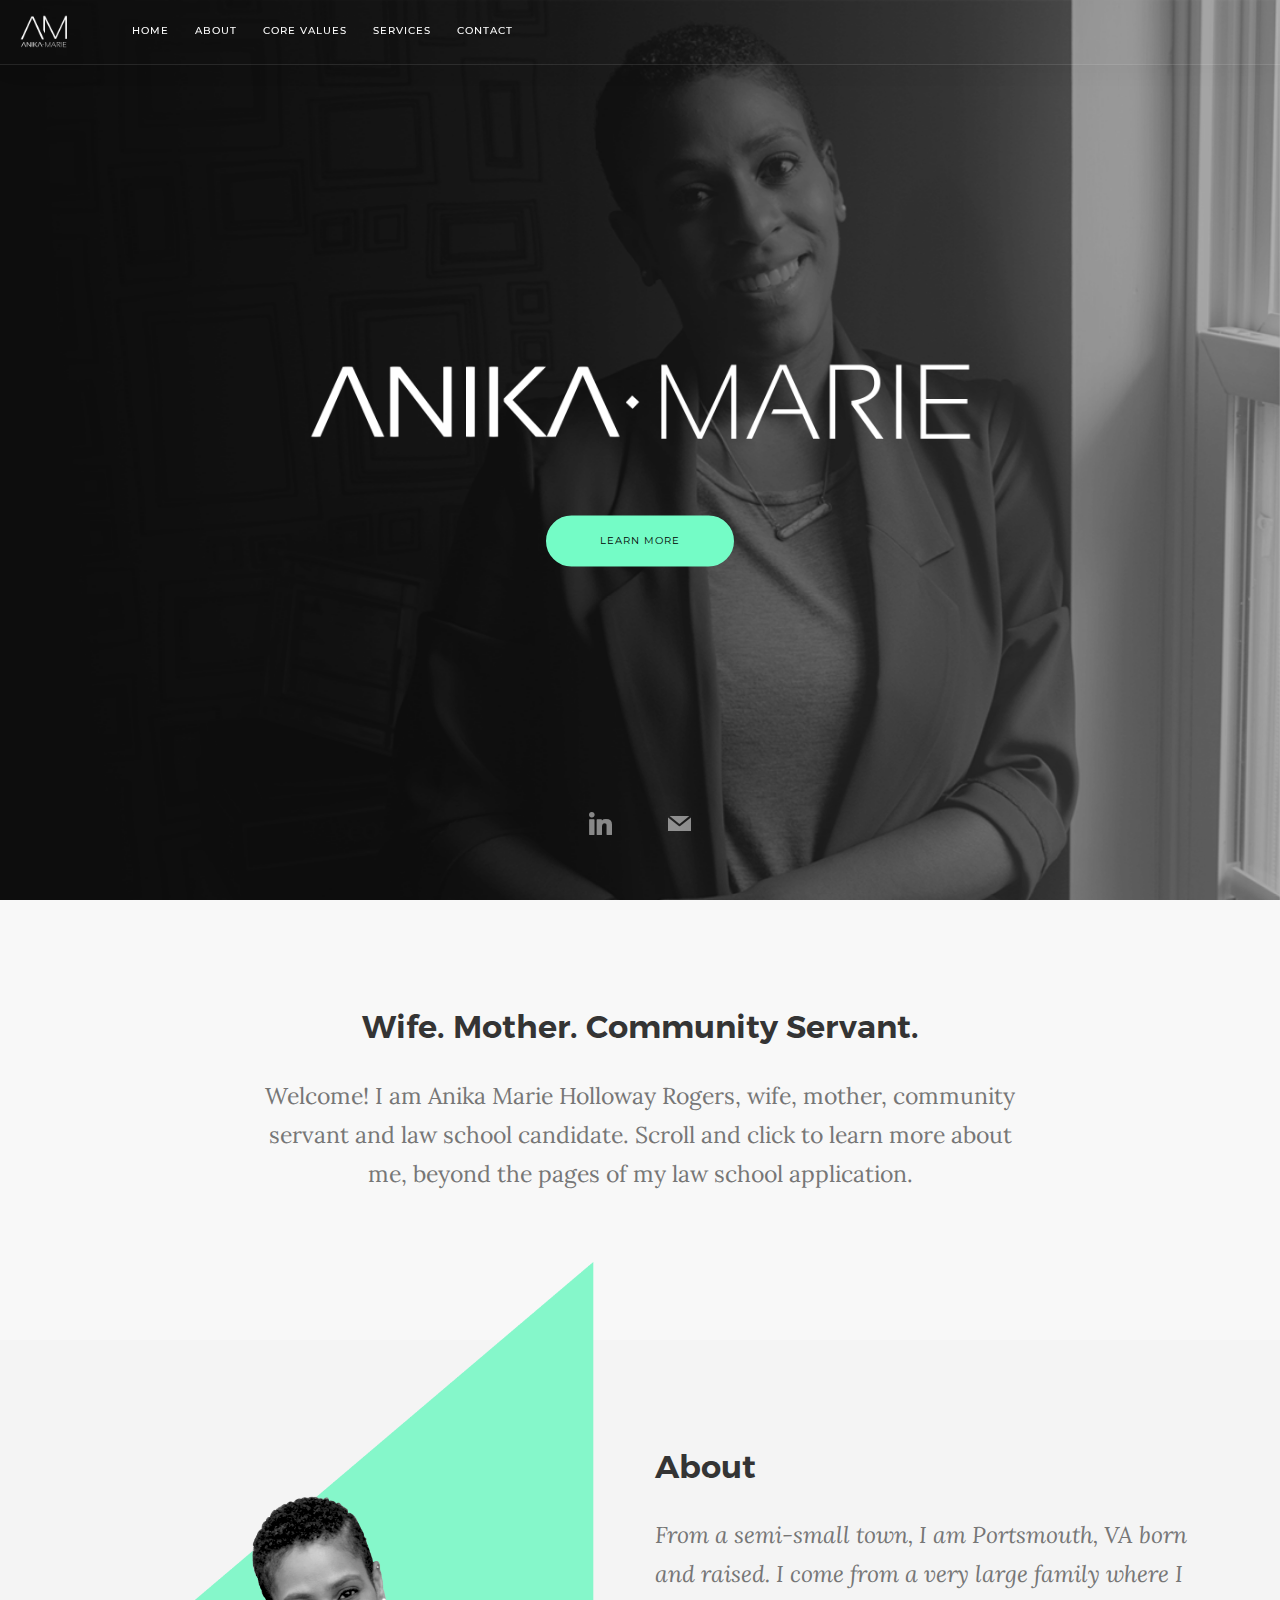
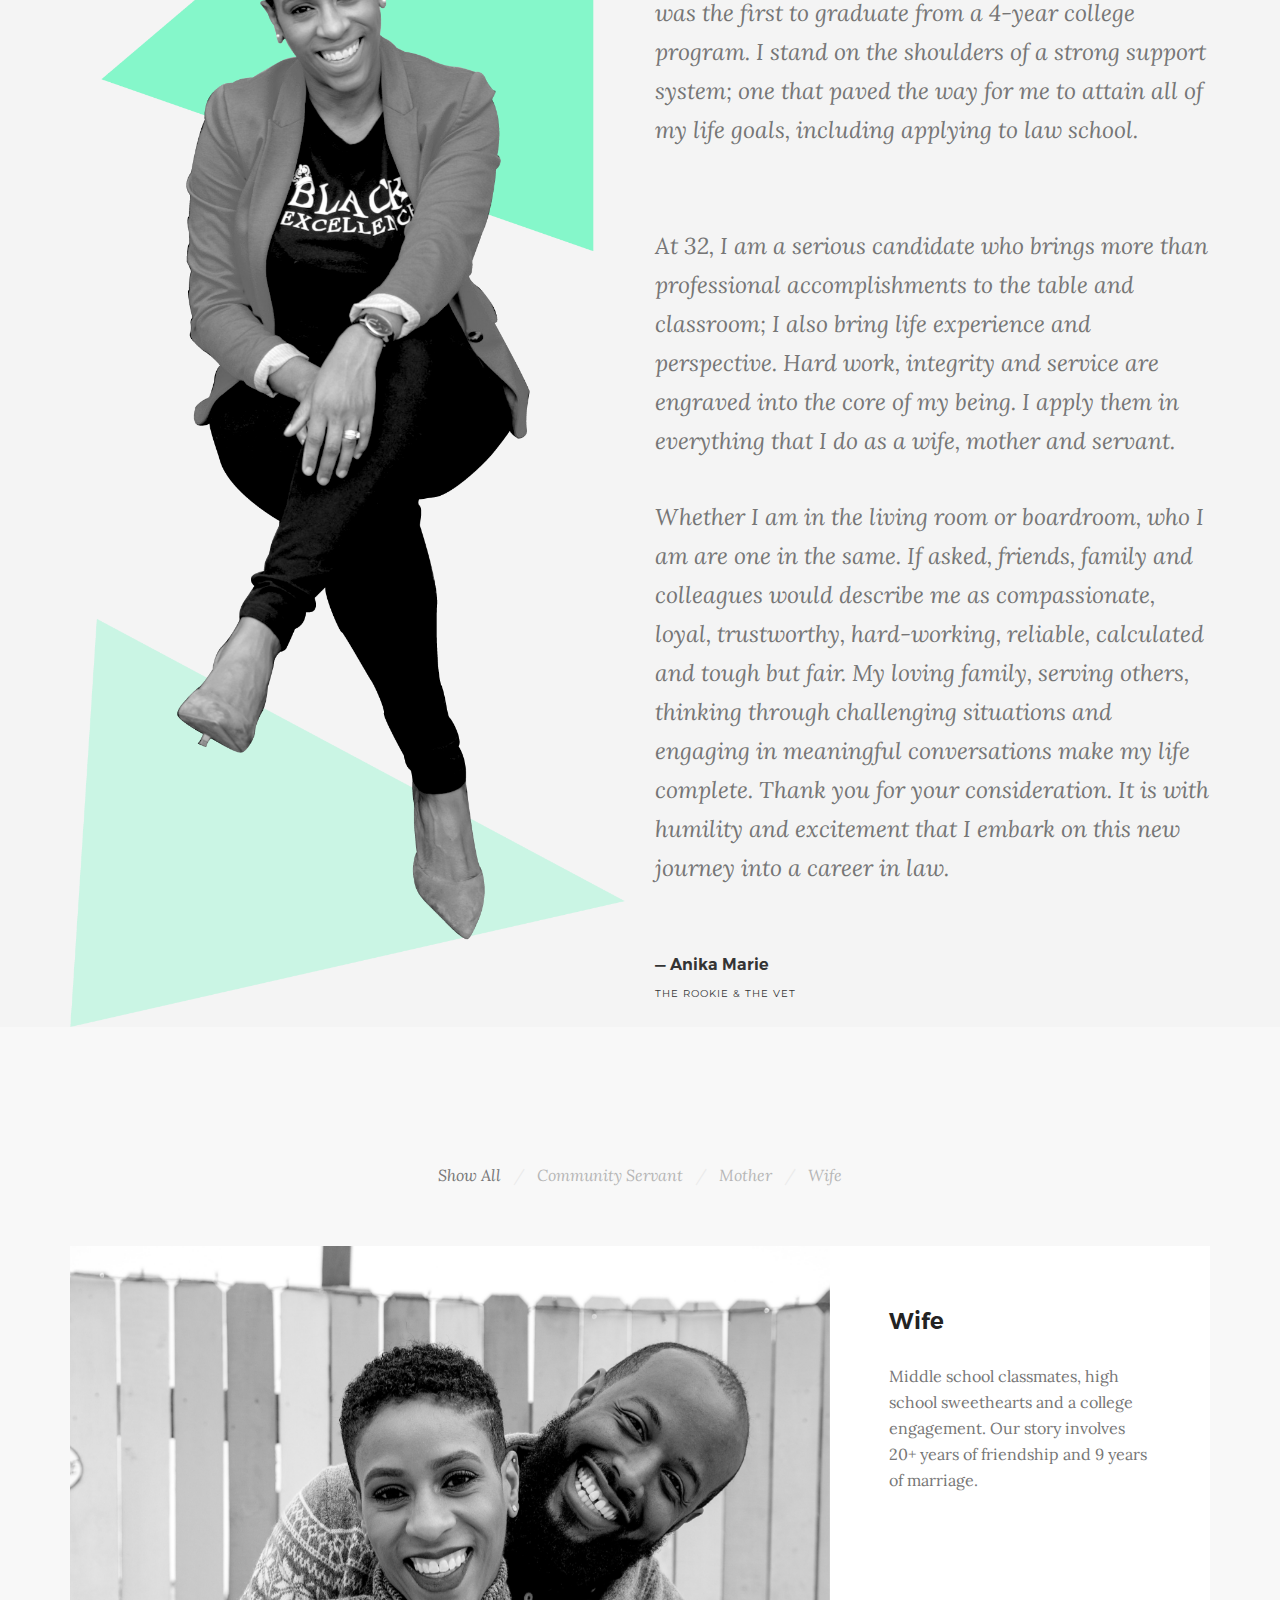
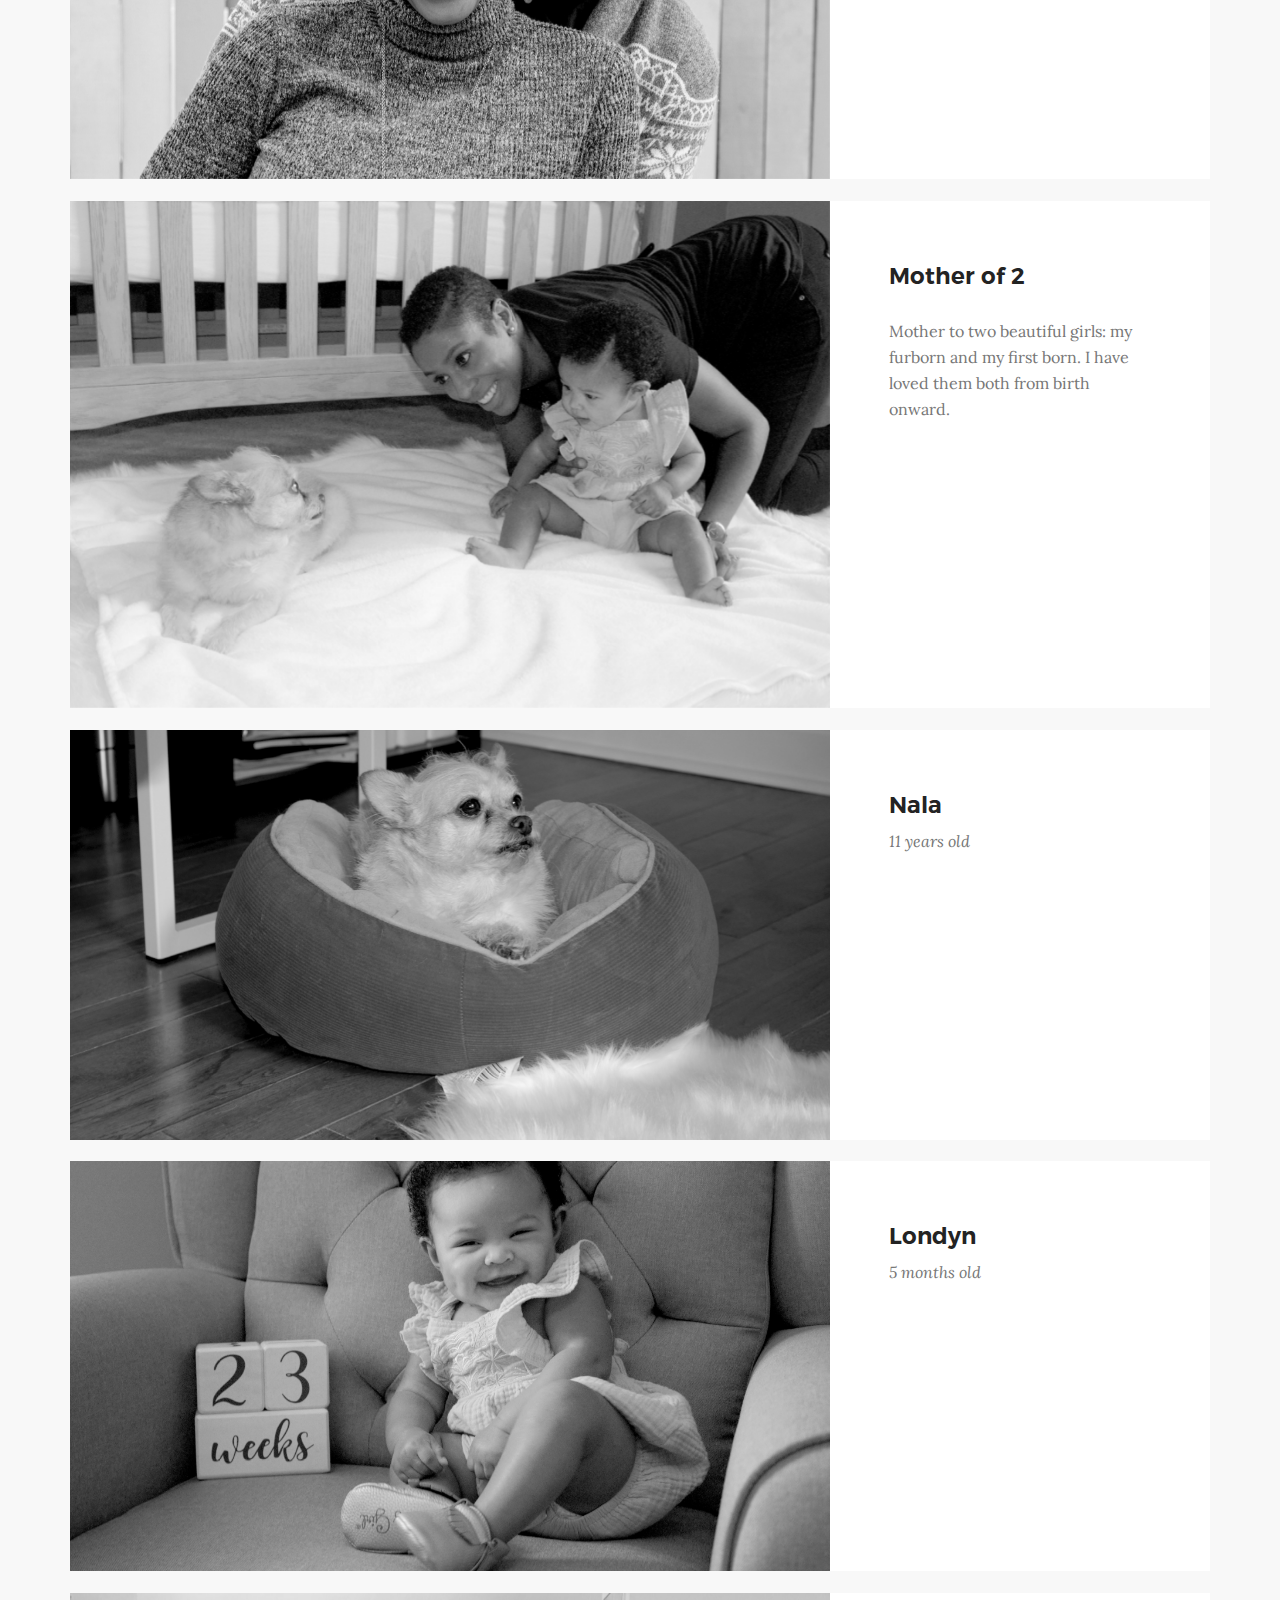
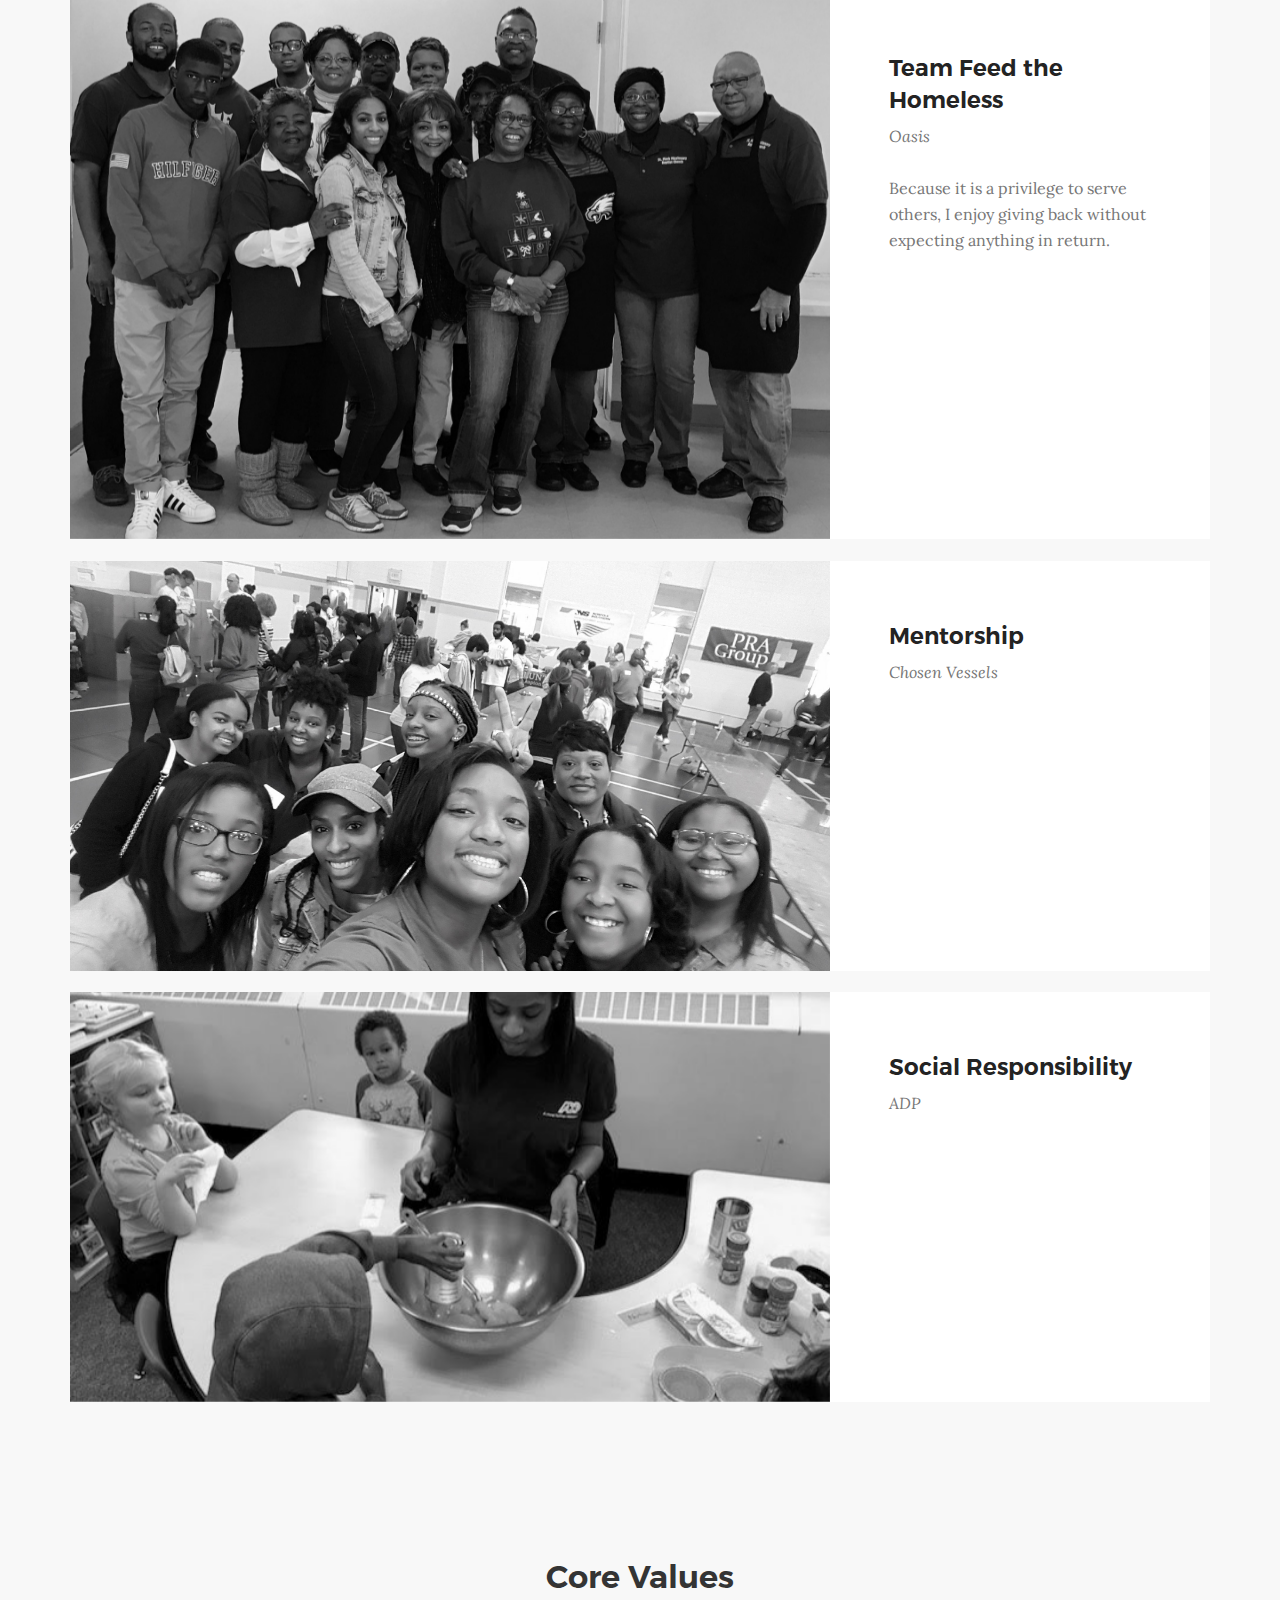
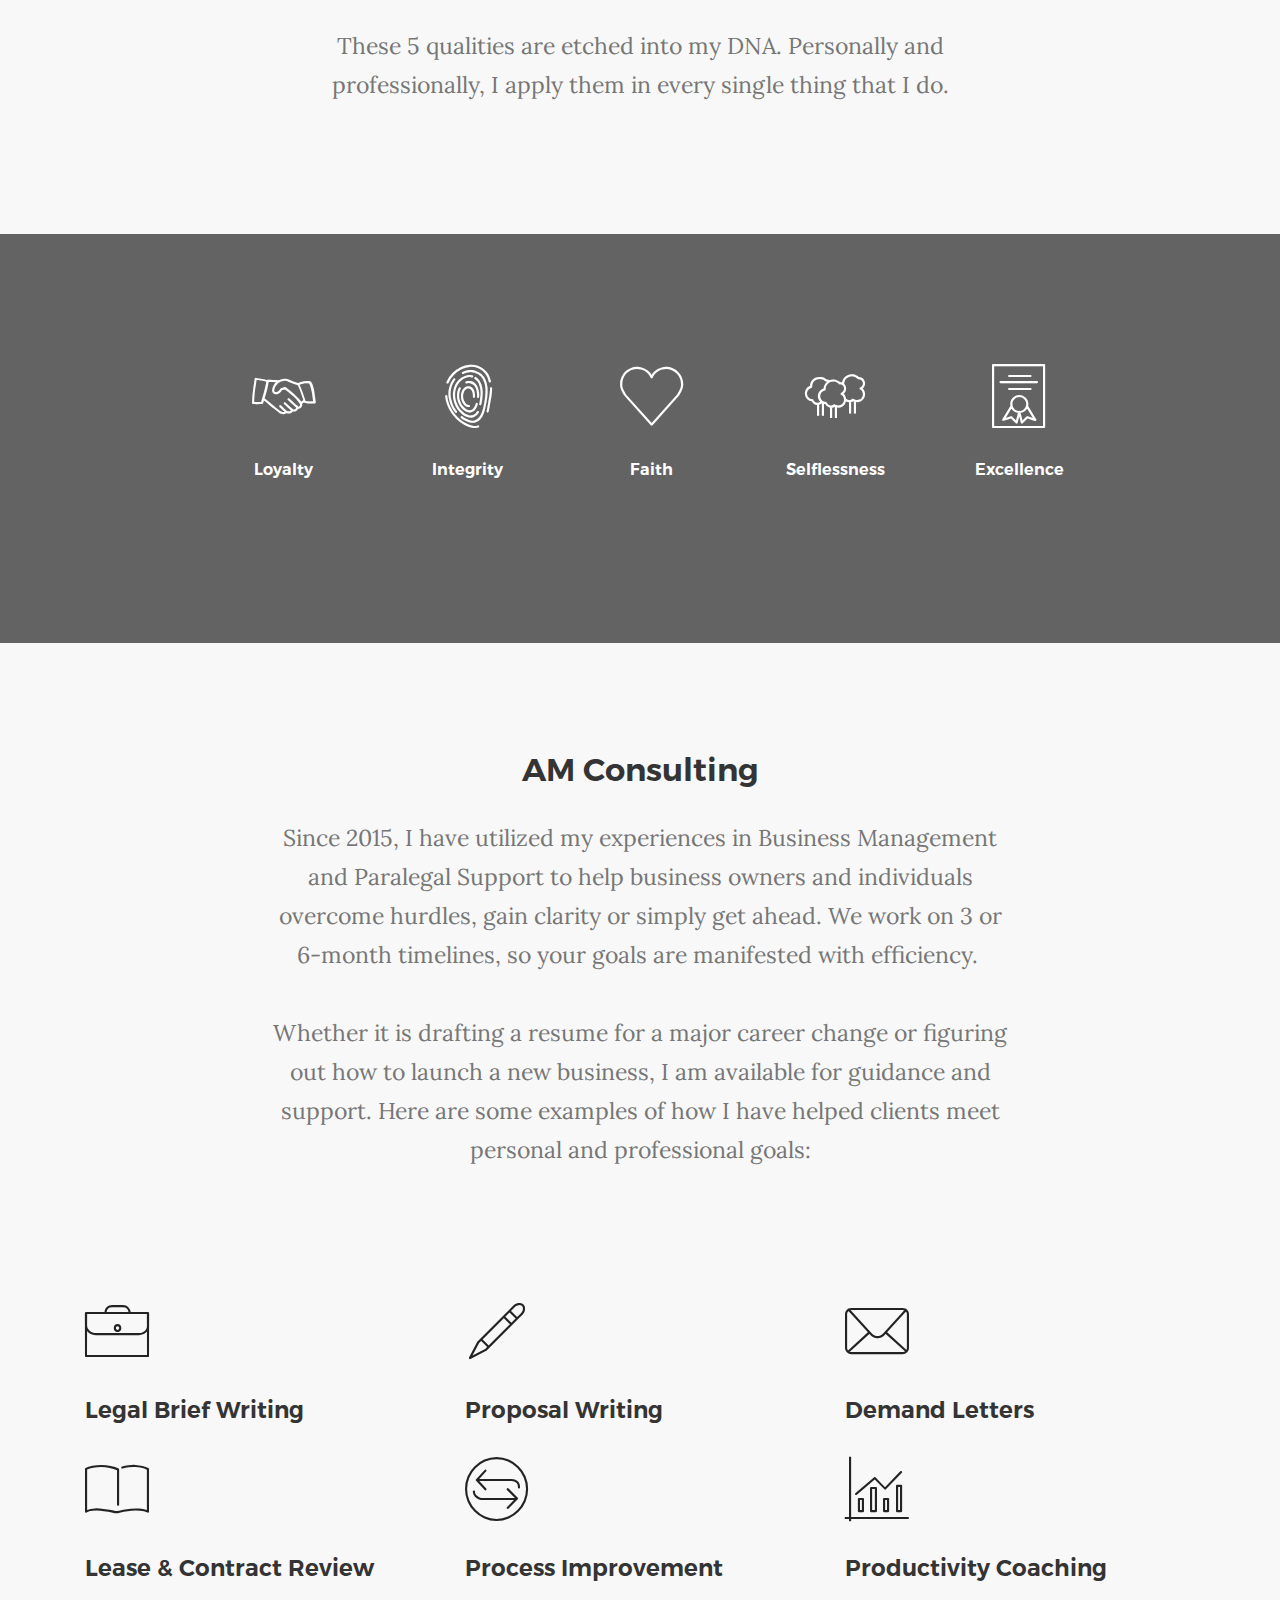
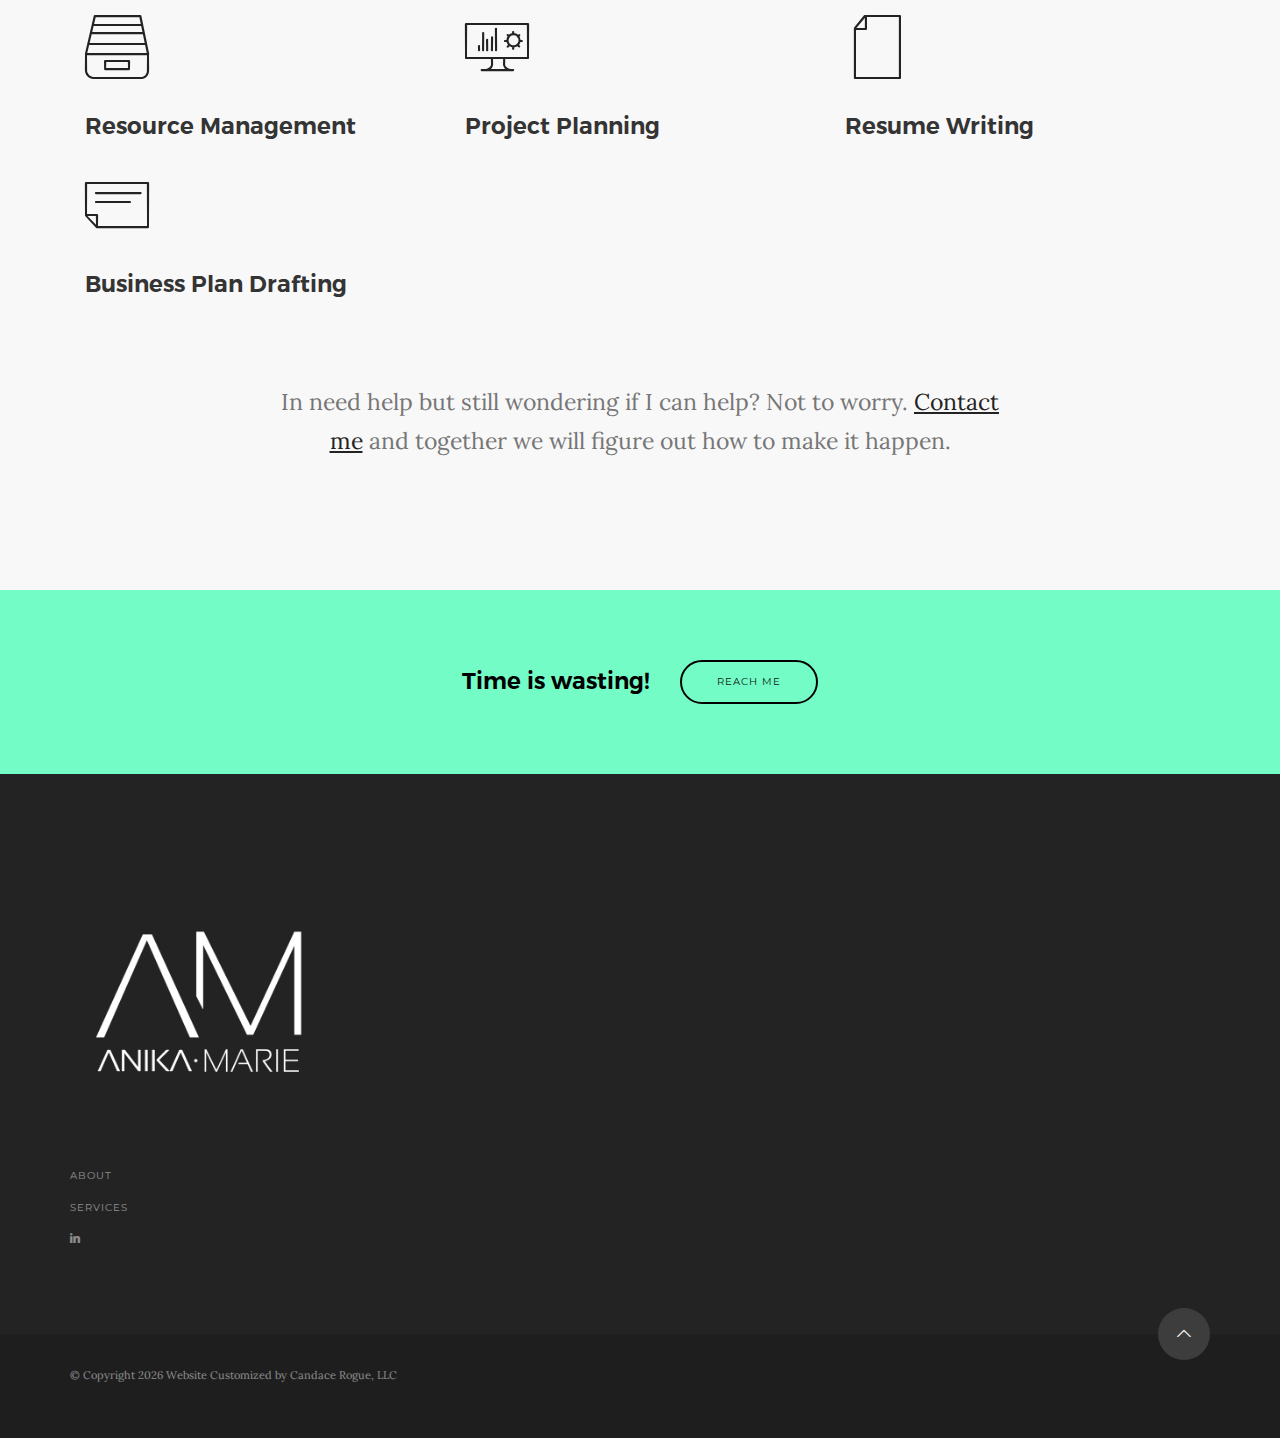
==== home.html @ 7bc2d52d "Updates for deployment" ====
<!doctype html>
<html lang="en">
    <head>
        <meta charset="utf-8">
        <title>Anika Marie Rogers - Law Student Candidate</title>
        <meta name="viewport" content="width=device-width, initial-scale=1.0">
        <link href="css/bootstrap.css" rel="stylesheet" type="text/css" media="all" />
        <link href="css/socicon.css" rel="stylesheet" type="text/css" media="all" />
        <link href="css/iconsmind.css" rel="stylesheet" type="text/css" media="all" />
        <link href="css/interface-icons.css" rel="stylesheet" type="text/css" media="all" />
        <link href="css/owl.carousel.css" rel="stylesheet" type="text/css" media="all" />
        <link href="css/lightbox.min.css" rel="stylesheet" type="text/css" media="all" />
        <link href="css/theme.css" rel="stylesheet" type="text/css" media="all" />
        <link href="css/custom.css" rel="stylesheet" type="text/css" media="all" />
        <link href='https://fonts.googleapis.com/css?family=Lora:400,400italic,700%7CMontserrat:400,700' rel='stylesheet' type='text/css'>
    </head>
    <body class="scroll-assist">
        <a id="top"></a>
        <div class="loader"></div>
        <nav class="transition--fade">
            <div class="nav-bar nav--absolute nav--transparent" data-fixed-at="200">
                <div class="nav-module logo-module left">
                    <a href="index.html">
                        <img class="logo logo-dark" alt="logo" src="img/Anika-logo-black.png" />
                        <img class="logo logo-light" alt="logo" src="img/Anika-logo-white.png" />
                    </a>
                </div>
                <div class="nav-module menu-module left">
                    <ul class="menu">
                        <li>
                            <a href="#">
                                Home
                            </a>
                        </li>
                        <li>
                            <a href="#about">
                                About
                            </a>
                        </li>
                        <li>
                            <a href="#core">
                                Core Values
                            </a>
                        </li>
                        <li>
                            <a href="#services">
                                Services
                            </a>
                        </li>
                        <li>
                            <a href="#contact">
                                Contact
                            </a>
                            <!--end multi column-->
                        </li>
                    </ul>
                </div>
                <!--end nav module-->
            </div>
            <!--end nav bar-->
        </nav>
        <!--end of modal-container-->
        <div class="main-container transition--fade">
            <section class="height-100 imagebg cover cover-1 parallax" data-overlay="3">
                <div class="background-image-holder">
                    <img alt="image" src="img/Anika-Header-2.png" />
                </div>
                <div class="container pos-vertical-center">
                    <div class="row">
                        <div class="col-lg text-center text-center-lg">
                            <img class="logo" alt="Anika-Wordmark-Logo" src="img/Anika-long-white.png" />
                        </div>
                    </div>
                    <div class="row">
                        <div class="col-sm-12 text-center">
                            <div class="modal-instance modal-video-1">
                                <a class="btn btn--primary" href="#about">
                                    <span class="btn__text" style="color: black;">
                                        Learn More
                                    </span>
                                </a>
                                <!--end of modal-container-->
                            </div>
                            <!--end of modal instance-->
                        </div>
                    </div>
                </div>
                <div class="col-sm-12 pos-absolute pos-bottom">
                    <div class="row">
                        <div class="col-sm-12 text-center">
                            <ul class="social-list">
                                <li>
                                    <a href="https://www.linkedin.com/in/anikarogers/">
                                        <i class="socicon-linkedin"></i>
                                    </a>
                                </li>
                                <li>
                                    <a href="malito:anika@anika-marie.com">
                                        <i class="socicon-mail"></i>
                                    </a>
                                </li>
                            </ul>
                        </div>
                    </div>
                </div>
            </section>
            <section class="space-bottom--sm">
                <div class="container">
                    <div class="row">
                        <div class="col-sm-8 col-sm-offset-2 text-center">
                            <h3>Wife. Mother. Community Servant.</h3>
                            <p class="lead">
                                Welcome! I am Anika Marie Holloway Rogers, wife, mother, community servant and law school candidate. Scroll and click to learn more about me, beyond the pages of my law school application.
                            </p>
                        </div>
                    </div>
                    <!--end of row-->
                </div>
                <!--end of container-->
            </section>
            <section class="testimonial testimonial-3" id="about">
                <div class="container">
                    <div class="row">
                        <div class="col-sm-6 col-sm-push-6">
                            <div class="testimonial__text">
                                <h3>About</h3>
                                <blockquote>
                                    <p>From a semi-small town, I am Portsmouth, VA born and raised. I come from a very large family where I was the first to graduate from a 4-year college program. I stand on the shoulders of a strong support system; one that paved the way for me to attain all of my life goals, including applying to law school.</p> 
                                    <p>At 32, I am a serious candidate who brings more than professional accomplishments to the table and classroom; I also bring life experience and perspective. Hard work, integrity and service are engraved into the core of my being. I apply them in everything that I do as a wife, mother and servant.</p>
                                     <p>Whether I am in the living room or boardroom, who I am are one in the same. If asked, friends, family and colleagues would describe me as compassionate, loyal, trustworthy, hard-working, reliable, calculated and tough but fair. My loving family, serving others, thinking through challenging situations and engaging in meaningful conversations make my life complete.
                                    Thank you for your consideration. It is with humility and excitement that I embark on this new journey into a career in law.</p> 
                                </blockquote>
                                <h5>&mdash; Anika Marie</h5>
                                <span class="h6">The Rookie & The Vet</span>
                            </div>
                        </div>
                        <div class="col-sm-6 col-sm-pull-6">
                            <img alt="avatar" src="img/Anika-Outline-2.png" />
                        </div>
                    </div>
                    <!--end of row-->
                </div>
                <!--end of container-->
            </section>
            <section class="masonry-contained">
                <div class="container">
                    <div class="row">
                        <div class="masonry">
                            <div class="masonry__filters text-center" data-filter-all-text="Show All"></div>
                            <div class="masonry__container masonry--animate">
                                <div class="col-sm-12 masonry__item" data-masonry-filter="wife">
                                    <a href="#">
                                        <div class="card card--horizontal card-5">
                                            <div class="card__image col-sm-7 col-md-8">
                                                <div class="background-image-holder">
                                                    <img alt="Pic" src="img/wife.jpg" />
                                                </div>
                                            </div>
                                            <div class="card__body col-sm-5 col-md-4 boxed boxed--lg bg--white">
                                                <div class="card__title">
                                                    <h4>Wife</h4>
                                                </div>
                                                <!-- <span>
                                                    <em>Digital Storefront</em>
                                                </span> -->
                                                <p>
                                                    Middle school classmates, high school sweethearts and a college engagement. Our story involves 20+ years of friendship and 9 years of marriage.
                                                </p>
                                            </div>
                                        </div>
                                    </a>
                                </div>
                                <!--end item-->                                
                                <div class="col-sm-12 masonry__item" data-masonry-filter="mother">
                                    <a href="#">
                                        <div class="card card--horizontal card-5">
                                            <div class="card__image col-sm-7 col-md-8">
                                                <div class="background-image-holder">
                                                    <img alt="Pic" src="img/lon-nala-mommy.jpg" />
                                                </div>
                                            </div>
                                            <div class="card__body col-sm-5 col-md-4 boxed boxed--lg bg--white">
                                                <div class="card__title">
                                                    <h4>Mother of 2</h4>
                                                </div>
                                                <!-- <span>
                                                    <em>11 years old</em>
                                                </span> -->
                                                <p>
                                                    Mother to two beautiful girls: my furborn and my first born. I have loved them both from birth onward. 
                                                </p>
                                            </div>
                                        </div>
                                    </a>
                                </div>
                                <!--end item-->
                                <div class="col-sm-12 masonry__item" data-masonry-filter="mother">
                                    <a href="#">
                                        <div class="card card--horizontal card-5">
                                            <div class="card__image col-sm-7 col-md-8">
                                                <div class="background-image-holder">
                                                    <img alt="Pic" src="img/nala.jpg" />
                                                </div>
                                            </div>
                                            <div class="card__body col-sm-5 col-md-4 boxed boxed--lg bg--white">
                                                <div class="card__title">
                                                    <h4>Nala</h4>
                                                </div>
                                                <span>
                                                    <em>11 years old</em>
                                                </span>
                                                <!-- <p>
                                                    Mother to two beautiful girls: my furborn and my first born. I have loved them both from birth onward. 
                                                </p> -->
                                            </div>
                                        </div>
                                    </a>
                                </div>
                                <!--end item-->
                                <div class="col-sm-12 masonry__item" data-masonry-filter="mother">
                                    <a href="#">
                                        <div class="card card--horizontal card-5">
                                            <div class="card__image col-sm-7 col-md-8">
                                                <div class="background-image-holder">
                                                    <img alt="Pic" src="img/londyn.jpg" />
                                                </div>
                                            </div>
                                            <div class="card__body col-sm-5 col-md-4 boxed boxed--lg bg--white">
                                                <div class="card__title">
                                                    <h4>Londyn</h4>
                                                </div>
                                                <span>
                                                    <em>5 months old</em>
                                                </span>
                                                <!-- <p>
                                                    Mother to two beautiful girls: my furborn and my first born. I have loved them both from birth onward. 
                                                </p> -->
                                            </div>
                                        </div>
                                    </a>
                                </div>
                                <!--end item-->
                                <div class="col-sm-12 masonry__item" data-masonry-filter="community servant">
                                    <a href="#">
                                        <div class="card card--horizontal card-5">
                                            <div class="card__image col-sm-7 col-md-8">
                                                <div class="background-image-holder">
                                                    <img alt="Pic" src="img/oasis.jpg" />
                                                </div>
                                            </div>
                                            <div class="card__body col-sm-5 col-md-4 boxed boxed--lg bg--white">
                                                <div class="card__title">
                                                    <h4>Team Feed the Homeless</h4>
                                                </div>
                                                <span>
                                                    <em>Oasis</em>
                                                </span>
                                                <p>
                                                    Because it is a privilege to serve others, I enjoy giving back without expecting anything in return.
                                                </p>
                                            </div>
                                        </div>
                                    </a>
                                </div>
                                <!--end item-->
                                <div class="col-sm-12 masonry__item" data-masonry-filter="community servant">
                                    <a href="#">
                                        <div class="card card--horizontal card-5">
                                            <div class="card__image col-sm-7 col-md-8">
                                                <div class="background-image-holder">
                                                    <img alt="Pic" src="img/mentorship.jpg" />
                                                </div>
                                            </div>
                                            <div class="card__body col-sm-5 col-md-4 boxed boxed--lg bg--white">
                                                <div class="card__title">
                                                    <h4>Mentorship</h4>
                                                </div>
                                                <span>
                                                    <em>Chosen Vessels</em>
                                                </span>
                                                <!-- <p>
                                                    Sticky note agile personas engaging ship it ideate disrupt earned media.
                                                </p> -->
                                            </div>
                                        </div>
                                    </a>
                                </div>
                                <!--end item-->
                                <div class="col-sm-12 masonry__item" data-masonry-filter="community servant">
                                    <a href="#">
                                        <div class="card card--horizontal card-5">
                                            <div class="card__image col-sm-7 col-md-8">
                                                <div class="background-image-holder">
                                                    <img alt="Pic" src="img/adp.jpg" />
                                                </div>
                                            </div>
                                            <div class="card__body col-sm-5 col-md-4 boxed boxed--lg bg--white">
                                                <div class="card__title">
                                                    <h4>Social Responsibility</h4>
                                                </div>
                                                <span>
                                                    <em>ADP</em>
                                                </span>
                                                <!-- <p>
                                                    Sticky note agile personas engaging ship it ideate disrupt earned media.
                                                </p> -->
                                            </div>
                                        </div>
                                    </a>
                                </div>
                                <!--end item-->
                            </div>
                            <!--end masonry container-->
                        </div>
                    </div>
                    <!--end of row-->
                </div>
                <!--end of container-->
            </section>
            <section id="core">
                <div class="container">
                    <div class="row">
                        <div class="col-sm-8 col-sm-offset-2 text-center">
                            <h3>Core Values</h3>
                            <p class="lead">
                                These 5 qualities are etched into my DNA. Personally and professionally, I apply them in every single thing that I do.
                            </p>
                        </div>
                    </div>
                    <!--end of row-->
                </div>
                <!--end of container-->
            </section>
            <section class="imagebg section--even stats-1 parallax" data-overlay="7">
                <div class="background-image-holder">
                    <img alt="image" src="img/hero16.jpg" />
                </div>
                <div class="row wide-grid" style="margin-left: 15%;">
                    <div class="col-sm-2 col-xs-6 special-icon">
                        <div class="feature feature-1 text-center">
                            <i class="icon icon--lg icon-Handshake"></i>
                            <h5>Loyalty</h5>
                            <!-- <span>
                                <em>Customers strong</em>
                            </span> -->
                        </div>
                    </div>
                    <div class="col-sm-2 col-xs-6 special-icon">
                        <div class="feature feature-1 text-center">
                            <i class="icon icon--lg icon-Fingerprint"></i>
                            <h5>Integrity</h5>
                            <!-- <span>
                                <em>Passionate team members</em>
                            </span> -->
                        </div>
                    </div>
                    <div class="col-sm-2 col-xs-6 special-icon">
                        <div class="feature feature-1 text-center">
                            <i class="icon icon--lg icon-Heart"></i>
                            <h5>Faith</h5>
                            <!-- <span>
                                <em>Launched startups</em>
                            </span> -->
                        </div>
                    </div>
                    <div class="col-sm-2 col-xs-6 special-icon">
                        <div class="feature feature-1 text-center">
                            <i class="icon icon--lg icon-Forest"></i>
                            <h5>Selflessness</h5>
                            <!-- <span>
                                <em>Plaid cardigans</em>
                            </span> -->
                        </div>
                    </div>
                    <div class="col-sm-2 col-xs-6 special-icon">
                        <div class="feature feature-1 text-center">
                            <i class="icon icon--lg icon-Diploma-2"></i>
                            <h5>Excellence</h5>
                            <!-- <span>
                                <em>Plaid cardigans</em>
                            </span> -->
                        </div>
                    </div>
                </div>
                <!--end of row-->
            </section>
            <section id="services">
                <div class="container">
                    <div class="row">
                        <div class="col-sm-8 col-sm-offset-2 text-center">
                            <h3>AM Consulting</h3>
                            <p class="lead">
                                Since 2015, I have utilized my experiences in Business Management and Paralegal Support to help business owners and individuals overcome hurdles, gain clarity or simply get ahead. We work on 3 or 6-month timelines, so your goals are manifested with efficiency. </br></br>
                                Whether it is drafting a resume for a major career change or figuring out how to launch a new business, I am available for guidance and support. Here are some examples of how I have helped clients meet personal and professional goals:
                            </p>
                        </div>
                    </div>
                    <!--end of row-->
                </div>
                <!--end of container-->
            </section>
            <section>
                <div class="container">
                    <div class="row" style="margin: 0 auto;">
                        <!-- <div class="col-sm-12">
                            <div class="elements--title">
                                <h4>Large Grid-Based Icons</h4>
                            </div>
                        </div> -->
                        <div class="col-sm-4">
                            <div class="feature feature-1">
                                <i class="icon icon--lg icon-Management"></i>
                                <h4>Legal Brief Writing</h4>
                                <!-- <p>Grok integrate thinker-maker-doer piverate entrepreneur sticky note iterate waterfall is so 2000 and late 360 campaign cortado quantitative vs. qualitative.</p> -->
                            </div>
                        </div>
                        <div class="col-sm-4">
                            <div class="feature feature-1">
                                <i class="icon icon--lg icon-Pen-3"></i>
                                <h4>Proposal Writing</h4>
                                <!-- <p>Grok integrate thinker-maker-doer piverate entrepreneur sticky note iterate waterfall is so 2000 and late 360 campaign cortado quantitative vs. qualitative.</p> -->
                            </div>
                        </div>
                        <div class="col-sm-4">
                            <div class="feature feature-1">
                                <i class="icon icon--lg icon-Envelope"></i>
                                <h4>Demand Letters</h4>
                                <!-- <p>Grok integrate thinker-maker-doer piverate entrepreneur sticky note iterate waterfall is so 2000 and late 360 campaign cortado quantitative vs. qualitative.</p> -->
                            </div>
                        </div>
                        <div class="col-sm-4">
                            <div class="feature feature-1">
                                <i class="icon icon--lg icon-Open-Book"></i>
                                <h4>Lease & Contract Review</h4>
                                <!-- <p>Grok integrate thinker-maker-doer piverate entrepreneur sticky note iterate waterfall is so 2000 and late 360 campaign cortado quantitative vs. qualitative.</p> -->
                            </div>
                        </div>
                        <div class="col-sm-4">
                            <div class="feature feature-1">
                                <i class="icon icon--lg icon-Synchronize"></i>
                                <h4>Process Improvement</h4>
                                <!-- <p>Grok integrate thinker-maker-doer piverate entrepreneur sticky note iterate waterfall is so 2000 and late 360 campaign cortado quantitative vs. qualitative.</p> -->
                            </div>
                        </div>
                        <div class="col-sm-4">
                            <div class="feature feature-1">
                                <i class="icon icon--lg icon-Bar-Chart"></i>
                                <h4>Productivity Coaching</h4>
                                <!-- <p>One-on-one or team based.</p> -->
                            </div>
                        </div>
                        <div class="col-sm-4">
                            <div class="feature feature-1">
                                <i class="icon icon--lg icon-Folder-Organizing"></i>
                                <h4>Resource Management</h4>
                                <!-- <p>Human|Fiscal|Time|Asset</p> -->
                            </div>
                        </div>
                        <div class="col-sm-4">
                            <div class="feature feature-1">
                                <i class="icon icon--lg icon-Optimization"></i>
                                <h4>Project Planning</h4>
                                <!-- <p>Grok integrate thinker-maker-doer piverate entrepreneur sticky note iterate waterfall is so 2000 and late 360 campaign cortado quantitative vs. qualitative.</p> -->
                            </div>
                        </div>
                        <div class="col-sm-4">
                            <div class="feature feature-1">
                                <i class="icon icon--lg icon-Paper"></i>
                                <h4>Resume Writing</h4>
                                <!-- <p>One-on-one or team based.</p> -->
                            </div>
                        </div>
                        <div class="col-sm-4">
                            <div class="feature feature-1">
                                <i class="icon icon--lg icon-Note"></i>
                                <h4>Business Plan Drafting </h4>
                                <!-- <p>Human|Fiscal|Time|Asset</p> -->
                            </div>
                        </div>
                    </div>
                    <!--end row-->
                    <div class="row">
                        <div class="col-sm-8 col-sm-offset-2 text-center">
                            </br>
                            </br>
                            <p class="lead">
                                In need help but still wondering if I can help? Not to worry. <a href="malito:anika@anika-marie.com">Contact me</a> and together we will figure out how to make it happen.
                            </p>
                        </div>
                    </div>
                </div>
                <!--end of container-->
            </section>
            <section class="bg--primary space--sm cta cta-5" id="contact">
                <div class="container">
                    <div class="row">
                        <div class="col-sm-12 text-center">
                            <h4>Time is wasting!</h4>
                            <a class="btn btn--sm" href="malito:anika@anika-marie.com">
                                <span class="btn__text">
                                    Reach Me
                                </span>
                            </a>
                        </div>
                    </div>
                    <!--end of row-->
                </div>
                <!--end of container-->
            </section>
            <footer class="bg--dark footer-4">
                <div class="container">
                    <div class="row">
                        <div class="col-md-3 col-sm-4">
                            <img alt="logo" class="logo" src="img/Anika-logo-white.png" style="max-height: 20%;"/>
                            <!-- <p>
                                <em>Digital Design Melbourne</em>
                            </p> -->
                            <ul class="footer__navigation">
                                <li>
                                    <a href="#about">
                                        <span>About</span>
                                    </a>
                                </li>
                                <li>
                                    <a href="#services">
                                        <span>Services</span>
                                    </a>
                                </li>
                                <li>
                                    <a href="https://www.linkedin.com/in/anikarogers/">
                                        <i class="socicon-linkedin"></i>
                                    </a>
                                </li>
                            </ul>
                        </div>
                    </div>
                    <!--end of row-->
                </div>
                <!--end of container-->
                <div class="footer__lower">
                    <div class="container">
                        <div class="row">
                            <div class="col-sm-6 text-center-xs">
                                <span class="type--fine-print">&copy; Copyright
                                    <span class="update-year">2020</span> Website Customized by Candace Rogue, LLC</span>
                            </div>
                            <div class="col-sm-6 text-right text-center-xs">
                                <a href="#top" class="inner-link top-link">
                                    <i class="interface-up-open-big"></i>
                                </a>
                            </div>
                        </div>
                        <!--end of row-->
                    </div>
                    <!--end of container-->
                </div>
            </footer>
        </div>
        <script src="js/jquery-2.1.4.min.js"></script>
        <script src="js/isotope.min.js"></script>
        <script src="js/ytplayer.min.js"></script>
        <script src="js/easypiechart.min.js"></script>
        <script src="js/owl.carousel.min.js"></script>
        <script src="js/lightbox.min.js"></script>
        <script src="js/twitterfetcher.min.js"></script>
        <script src="js/smooth-scroll.min.js"></script>
        <script src="js/scrollreveal.min.js"></script>
        <script src="js/parallax.js"></script>
        <script src="js/scripts.js"></script>
    </body>
</html>
---- css/socicon.css ----
@charset "UTF-8";

@font-face {
  font-family: "socicon";
  src: url("../fonts/socicon.ttf") format("truetype");
  font-weight: normal;
  font-style: normal;

}

[data-icon]:before {
  font-family: "socicon" !important;
  content: attr(data-icon);
  font-style: normal !important;
  font-weight: normal !important;
  font-variant: normal !important;
  text-transform: none !important;
  speak: none;
  line-height: 1;
  -webkit-font-smoothing: antialiased;
  -moz-osx-font-smoothing: grayscale;
}

[class^="socicon-"]:before,
[class*=" socicon-"]:before {
  font-family: "socicon" !important;
  font-style: normal !important;
  font-weight: normal !important;
  font-variant: normal !important;
  text-transform: none !important;
  speak: none;
  line-height: 1;
  -webkit-font-smoothing: antialiased;
  -moz-osx-font-smoothing: grayscale;
}

.socicon-modelmayhem:before {
  content: "\e000";
}
.socicon-mixcloud:before {
  content: "\e001";
}
.socicon-drupal:before {
  content: "\e002";
}
.socicon-swarm:before {
  content: "\e003";
}
.socicon-istock:before {
  content: "\e004";
}
.socicon-yammer:before {
  content: "\e005";
}
.socicon-ello:before {
  content: "\e006";
}
.socicon-stackoverflow:before {
  content: "\e007";
}
.socicon-persona:before {
  content: "\e008";
}
.socicon-triplej:before {
  content: "\e009";
}
.socicon-houzz:before {
  content: "\e00a";
}
.socicon-rss:before {
  content: "\e00b";
}
.socicon-paypal:before {
  content: "\e00c";
}
.socicon-odnoklassniki:before {
  content: "\e00d";
}
.socicon-airbnb:before {
  content: "\e00e";
}
.socicon-periscope:before {
  content: "\e00f";
}
.socicon-outlook:before {
  content: "\e010";
}
.socicon-coderwall:before {
  content: "\e011";
}
.socicon-tripadvisor:before {
  content: "\e012";
}
.socicon-appnet:before {
  content: "\e013";
}
.socicon-goodreads:before {
  content: "\e014";
}
.socicon-tripit:before {
  content: "\e015";
}
.socicon-lanyrd:before {
  content: "\e016";
}
.socicon-slideshare:before {
  content: "\e017";
}
.socicon-buffer:before {
  content: "\e018";
}
.socicon-disqus:before {
  content: "\e019";
}
.socicon-vkontakte:before {
  content: "\e01a";
}
.socicon-whatsapp:before {
  content: "\e01b";
}
.socicon-patreon:before {
  content: "\e01c";
}
.socicon-storehouse:before {
  content: "\e01d";
}
.socicon-pocket:before {
  content: "\e01e";
}
.socicon-mail:before {
  content: "\e01f";
}
.socicon-blogger:before {
  content: "\e020";
}
.socicon-technorati:before {
  content: "\e021";
}
.socicon-reddit:before {
  content: "\e022";
}
.socicon-dribbble:before {
  content: "\e023";
}
.socicon-stumbleupon:before {
  content: "\e024";
}
.socicon-digg:before {
  content: "\e025";
}
.socicon-envato:before {
  content: "\e026";
}
.socicon-behance:before {
  content: "\e027";
}
.socicon-delicious:before {
  content: "\e028";
}
.socicon-deviantart:before {
  content: "\e029";
}
.socicon-forrst:before {
  content: "\e02a";
}
.socicon-play:before {
  content: "\e02b";
}
.socicon-zerply:before {
  content: "\e02c";
}
.socicon-wikipedia:before {
  content: "\e02d";
}
.socicon-apple:before {
  content: "\e02e";
}
.socicon-flattr:before {
  content: "\e02f";
}
.socicon-github:before {
  content: "\e030";
}
.socicon-renren:before {
  content: "\e031";
}
.socicon-friendfeed:before {
  content: "\e032";
}
.socicon-newsvine:before {
  content: "\e033";
}
.socicon-identica:before {
  content: "\e034";
}
.socicon-bebo:before {
  content: "\e035";
}
.socicon-zynga:before {
  content: "\e036";
}
.socicon-steam:before {
  content: "\e037";
}
.socicon-xbox:before {
  content: "\e038";
}
.socicon-windows:before {
  content: "\e039";
}
.socicon-qq:before {
  content: "\e03a";
}
.socicon-douban:before {
  content: "\e03b";
}
.socicon-meetup:before {
  content: "\e03c";
}
.socicon-playstation:before {
  content: "\e03d";
}
.socicon-android:before {
  content: "\e03e";
}
.socicon-snapchat:before {
  content: "\e03f";
}
.socicon-twitter:before {
  content: "\e040";
}
.socicon-facebook:before {
  content: "\e041";
}
.socicon-googleplus:before {
  content: "\e042";
}
.socicon-pinterest:before {
  content: "\e043";
}
.socicon-foursquare:before {
  content: "\e044";
}
.socicon-yahoo:before {
  content: "\e045";
}
.socicon-skype:before {
  content: "\e046";
}
.socicon-yelp:before {
  content: "\e047";
}
.socicon-feedburner:before {
  content: "\e048";
}
.socicon-linkedin:before {
  content: "\e049";
}
.socicon-viadeo:before {
  content: "\e04a";
}
.socicon-xing:before {
  content: "\e04b";
}
.socicon-myspace:before {
  content: "\e04c";
}
.socicon-soundcloud:before {
  content: "\e04d";
}
.socicon-spotify:before {
  content: "\e04e";
}
.socicon-grooveshark:before {
  content: "\e04f";
}
.socicon-lastfm:before {
  content: "\e050";
}
.socicon-youtube:before {
  content: "\e051";
}
.socicon-vimeo:before {
  content: "\e052";
}
.socicon-dailymotion:before {
  content: "\e053";
}
.socicon-vine:before {
  content: "\e054";
}
.socicon-flickr:before {
  content: "\e055";
}
.socicon-500px:before {
  content: "\e056";
}
.socicon-instagram:before {
  content: "\e057";
}
.socicon-wordpress:before {
  content: "\e058";
}
.socicon-tumblr:before {
  content: "\e059";
}
.socicon-twitch:before {
  content: "\e05a";
}
.socicon-8tracks:before {
  content: "\e05b";
}
.socicon-amazon:before {
  content: "\e05c";
}
.socicon-icq:before {
  content: "\e05d";
}
.socicon-smugmug:before {
  content: "\e05e";
}
.socicon-ravelry:before {
  content: "\e05f";
}
.socicon-weibo:before {
  content: "\e060";
}
.socicon-baidu:before {
  content: "\e061";
}
.socicon-angellist:before {
  content: "\e062";
}
.socicon-ebay:before {
  content: "\e063";
}
.socicon-imdb:before {
  content: "\e064";
}
.socicon-stayfriends:before {
  content: "\e065";
}
.socicon-residentadvisor:before {
  content: "\e066";
}
.socicon-google:before {
  content: "\e067";
}
.socicon-yandex:before {
  content: "\e068";
}
.socicon-sharethis:before {
  content: "\e069";
}
.socicon-bandcamp:before {
  content: "\e06a";
}
.socicon-itunes:before {
  content: "\e06b";
}
.socicon-deezer:before {
  content: "\e06c";
}
.socicon-medium:before {
  content: "\e06d";
}
.socicon-telegram:before {
  content: "\e06e";
}
.socicon-openid:before {
  content: "\e06f";
}
.socicon-amplement:before {
  content: "\e070";
}
---- css/iconsmind.css ----
@font-face {
	font-family: 'iconsmind';
	src:url('../fonts/iconsmind.eot?#iefix-rdmvgc') format('embedded-opentype');
	src:url('../fonts/iconsmind.woff') format('woff'),
		url('../fonts/iconsmind.ttf') format('truetype');
	font-weight: normal;
	font-style: normal;
}

[class^="icon-"], [class*=" icon-"] {
	font-family: 'iconsmind';
	speak: none;
	font-style: normal;
	font-weight: normal;
	font-variant: normal;
	text-transform: none;
	line-height: 1;
	/* Better Font Rendering =========== */
	-webkit-font-smoothing: antialiased;
	-moz-osx-font-smoothing: grayscale;
}

.icon-A-Z:before {
	content: "\e600";
}
.icon-Aa:before {
	content: "\e601";
}
.icon-Add-Bag:before {
	content: "\e602";
}
.icon-Add-Basket:before {
	content: "\e603";
}
.icon-Add-Cart:before {
	content: "\e604";
}
.icon-Add-File:before {
	content: "\e605";
}
.icon-Add-SpaceAfterParagraph:before {
	content: "\e606";
}
.icon-Add-SpaceBeforeParagraph:before {
	content: "\e607";
}
.icon-Add-User:before {
	content: "\e608";
}
.icon-Add-UserStar:before {
	content: "\e609";
}
.icon-Add-Window:before {
	content: "\e60a";
}
.icon-Add:before {
	content: "\e60b";
}
.icon-Address-Book:before {
	content: "\e60c";
}
.icon-Address-Book2:before {
	content: "\e60d";
}
.icon-Administrator:before {
	content: "\e60e";
}
.icon-Aerobics-2:before {
	content: "\e60f";
}
.icon-Aerobics-3:before {
	content: "\e610";
}
.icon-Aerobics:before {
	content: "\e611";
}
.icon-Affiliate:before {
	content: "\e612";
}
.icon-Aim:before {
	content: "\e613";
}
.icon-Air-Balloon:before {
	content: "\e614";
}
.icon-Airbrush:before {
	content: "\e615";
}
.icon-Airship:before {
	content: "\e616";
}
.icon-Alarm-Clock:before {
	content: "\e617";
}
.icon-Alarm-Clock2:before {
	content: "\e618";
}
.icon-Alarm:before {
	content: "\e619";
}
.icon-Alien-2:before {
	content: "\e61a";
}
.icon-Alien:before {
	content: "\e61b";
}
.icon-Aligator:before {
	content: "\e61c";
}
.icon-Align-Center:before {
	content: "\e61d";
}
.icon-Align-JustifyAll:before {
	content: "\e61e";
}
.icon-Align-JustifyCenter:before {
	content: "\e61f";
}
.icon-Align-JustifyLeft:before {
	content: "\e620";
}
.icon-Align-JustifyRight:before {
	content: "\e621";
}
.icon-Align-Left:before {
	content: "\e622";
}
.icon-Align-Right:before {
	content: "\e623";
}
.icon-Alpha:before {
	content: "\e624";
}
.icon-Ambulance:before {
	content: "\e625";
}
.icon-AMX:before {
	content: "\e626";
}
.icon-Anchor-2:before {
	content: "\e627";
}
.icon-Anchor:before {
	content: "\e628";
}
.icon-Android-Store:before {
	content: "\e629";
}
.icon-Android:before {
	content: "\e62a";
}
.icon-Angel-Smiley:before {
	content: "\e62b";
}
.icon-Angel:before {
	content: "\e62c";
}
.icon-Angry:before {
	content: "\e62d";
}
.icon-Apple-Bite:before {
	content: "\e62e";
}
.icon-Apple-Store:before {
	content: "\e62f";
}
.icon-Apple:before {
	content: "\e630";
}
.icon-Approved-Window:before {
	content: "\e631";
}
.icon-Aquarius-2:before {
	content: "\e632";
}
.icon-Aquarius:before {
	content: "\e633";
}
.icon-Archery-2:before {
	content: "\e634";
}
.icon-Archery:before {
	content: "\e635";
}
.icon-Argentina:before {
	content: "\e636";
}
.icon-Aries-2:before {
	content: "\e637";
}
.icon-Aries:before {
	content: "\e638";
}
.icon-Army-Key:before {
	content: "\e639";
}
.icon-Arrow-Around:before {
	content: "\e63a";
}
.icon-Arrow-Back3:before {
	content: "\e63b";
}
.icon-Arrow-Back:before {
	content: "\e63c";
}
.icon-Arrow-Back2:before {
	content: "\e63d";
}
.icon-Arrow-Barrier:before {
	content: "\e63e";
}
.icon-Arrow-Circle:before {
	content: "\e63f";
}
.icon-Arrow-Cross:before {
	content: "\e640";
}
.icon-Arrow-Down:before {
	content: "\e641";
}
.icon-Arrow-Down2:before {
	content: "\e642";
}
.icon-Arrow-Down3:before {
	content: "\e643";
}
.icon-Arrow-DowninCircle:before {
	content: "\e644";
}
.icon-Arrow-Fork:before {
	content: "\e645";
}
.icon-Arrow-Forward:before {
	content: "\e646";
}
.icon-Arrow-Forward2:before {
	content: "\e647";
}
.icon-Arrow-From:before {
	content: "\e648";
}
.icon-Arrow-Inside:before {
	content: "\e649";
}
.icon-Arrow-Inside45:before {
	content: "\e64a";
}
.icon-Arrow-InsideGap:before {
	content: "\e64b";
}
.icon-Arrow-InsideGap45:before {
	content: "\e64c";
}
.icon-Arrow-Into:before {
	content: "\e64d";
}
.icon-Arrow-Join:before {
	content: "\e64e";
}
.icon-Arrow-Junction:before {
	content: "\e64f";
}
.icon-Arrow-Left:before {
	content: "\e650";
}
.icon-Arrow-Left2:before {
	content: "\e651";
}
.icon-Arrow-LeftinCircle:before {
	content: "\e652";
}
.icon-Arrow-Loop:before {
	content: "\e653";
}
.icon-Arrow-Merge:before {
	content: "\e654";
}
.icon-Arrow-Mix:before {
	content: "\e655";
}
.icon-Arrow-Next:before {
	content: "\e656";
}
.icon-Arrow-OutLeft:before {
	content: "\e657";
}
.icon-Arrow-OutRight:before {
	content: "\e658";
}
.icon-Arrow-Outside:before {
	content: "\e659";
}
.icon-Arrow-Outside45:before {
	content: "\e65a";
}
.icon-Arrow-OutsideGap:before {
	content: "\e65b";
}
.icon-Arrow-OutsideGap45:before {
	content: "\e65c";
}
.icon-Arrow-Over:before {
	content: "\e65d";
}
.icon-Arrow-Refresh:before {
	content: "\e65e";
}
.icon-Arrow-Refresh2:before {
	content: "\e65f";
}
.icon-Arrow-Right:before {
	content: "\e660";
}
.icon-Arrow-Right2:before {
	content: "\e661";
}
.icon-Arrow-RightinCircle:before {
	content: "\e662";
}
.icon-Arrow-Shuffle:before {
	content: "\e663";
}
.icon-Arrow-Squiggly:before {
	content: "\e664";
}
.icon-Arrow-Through:before {
	content: "\e665";
}
.icon-Arrow-To:before {
	content: "\e666";
}
.icon-Arrow-TurnLeft:before {
	content: "\e667";
}
.icon-Arrow-TurnRight:before {
	content: "\e668";
}
.icon-Arrow-Up:before {
	content: "\e669";
}
.icon-Arrow-Up2:before {
	content: "\e66a";
}
.icon-Arrow-Up3:before {
	content: "\e66b";
}
.icon-Arrow-UpinCircle:before {
	content: "\e66c";
}
.icon-Arrow-XLeft:before {
	content: "\e66d";
}
.icon-Arrow-XRight:before {
	content: "\e66e";
}
.icon-Ask:before {
	content: "\e66f";
}
.icon-Assistant:before {
	content: "\e670";
}
.icon-Astronaut:before {
	content: "\e671";
}
.icon-At-Sign:before {
	content: "\e672";
}
.icon-ATM:before {
	content: "\e673";
}
.icon-Atom:before {
	content: "\e674";
}
.icon-Audio:before {
	content: "\e675";
}
.icon-Auto-Flash:before {
	content: "\e676";
}
.icon-Autumn:before {
	content: "\e677";
}
.icon-Baby-Clothes:before {
	content: "\e678";
}
.icon-Baby-Clothes2:before {
	content: "\e679";
}
.icon-Baby-Cry:before {
	content: "\e67a";
}
.icon-Baby:before {
	content: "\e67b";
}
.icon-Back2:before {
	content: "\e67c";
}
.icon-Back-Media:before {
	content: "\e67d";
}
.icon-Back-Music:before {
	content: "\e67e";
}
.icon-Back:before {
	content: "\e67f";
}
.icon-Background:before {
	content: "\e680";
}
.icon-Bacteria:before {
	content: "\e681";
}
.icon-Bag-Coins:before {
	content: "\e682";
}
.icon-Bag-Items:before {
	content: "\e683";
}
.icon-Bag-Quantity:before {
	content: "\e684";
}
.icon-Bag:before {
	content: "\e685";
}
.icon-Bakelite:before {
	content: "\e686";
}
.icon-Ballet-Shoes:before {
	content: "\e687";
}
.icon-Balloon:before {
	content: "\e688";
}
.icon-Banana:before {
	content: "\e689";
}
.icon-Band-Aid:before {
	content: "\e68a";
}
.icon-Bank:before {
	content: "\e68b";
}
.icon-Bar-Chart:before {
	content: "\e68c";
}
.icon-Bar-Chart2:before {
	content: "\e68d";
}
.icon-Bar-Chart3:before {
	content: "\e68e";
}
.icon-Bar-Chart4:before {
	content: "\e68f";
}
.icon-Bar-Chart5:before {
	content: "\e690";
}
.icon-Bar-Code:before {
	content: "\e691";
}
.icon-Barricade-2:before {
	content: "\e692";
}
.icon-Barricade:before {
	content: "\e693";
}
.icon-Baseball:before {
	content: "\e694";
}
.icon-Basket-Ball:before {
	content: "\e695";
}
.icon-Basket-Coins:before {
	content: "\e696";
}
.icon-Basket-Items:before {
	content: "\e697";
}
.icon-Basket-Quantity:before {
	content: "\e698";
}
.icon-Bat-2:before {
	content: "\e699";
}
.icon-Bat:before {
	content: "\e69a";
}
.icon-Bathrobe:before {
	content: "\e69b";
}
.icon-Batman-Mask:before {
	content: "\e69c";
}
.icon-Battery-0:before {
	content: "\e69d";
}
.icon-Battery-25:before {
	content: "\e69e";
}
.icon-Battery-50:before {
	content: "\e69f";
}
.icon-Battery-75:before {
	content: "\e6a0";
}
.icon-Battery-100:before {
	content: "\e6a1";
}
.icon-Battery-Charge:before {
	content: "\e6a2";
}
.icon-Bear:before {
	content: "\e6a3";
}
.icon-Beard-2:before {
	content: "\e6a4";
}
.icon-Beard-3:before {
	content: "\e6a5";
}
.icon-Beard:before {
	content: "\e6a6";
}
.icon-Bebo:before {
	content: "\e6a7";
}
.icon-Bee:before {
	content: "\e6a8";
}
.icon-Beer-Glass:before {
	content: "\e6a9";
}
.icon-Beer:before {
	content: "\e6aa";
}
.icon-Bell-2:before {
	content: "\e6ab";
}
.icon-Bell:before {
	content: "\e6ac";
}
.icon-Belt-2:before {
	content: "\e6ad";
}
.icon-Belt-3:before {
	content: "\e6ae";
}
.icon-Belt:before {
	content: "\e6af";
}
.icon-Berlin-Tower:before {
	content: "\e6b0";
}
.icon-Beta:before {
	content: "\e6b1";
}
.icon-Betvibes:before {
	content: "\e6b2";
}
.icon-Bicycle-2:before {
	content: "\e6b3";
}
.icon-Bicycle-3:before {
	content: "\e6b4";
}
.icon-Bicycle:before {
	content: "\e6b5";
}
.icon-Big-Bang:before {
	content: "\e6b6";
}
.icon-Big-Data:before {
	content: "\e6b7";
}
.icon-Bike-Helmet:before {
	content: "\e6b8";
}
.icon-Bikini:before {
	content: "\e6b9";
}
.icon-Bilk-Bottle2:before {
	content: "\e6ba";
}
.icon-Billing:before {
	content: "\e6bb";
}
.icon-Bing:before {
	content: "\e6bc";
}
.icon-Binocular:before {
	content: "\e6bd";
}
.icon-Bio-Hazard:before {
	content: "\e6be";
}
.icon-Biotech:before {
	content: "\e6bf";
}
.icon-Bird-DeliveringLetter:before {
	content: "\e6c0";
}
.icon-Bird:before {
	content: "\e6c1";
}
.icon-Birthday-Cake:before {
	content: "\e6c2";
}
.icon-Bisexual:before {
	content: "\e6c3";
}
.icon-Bishop:before {
	content: "\e6c4";
}
.icon-Bitcoin:before {
	content: "\e6c5";
}
.icon-Black-Cat:before {
	content: "\e6c6";
}
.icon-Blackboard:before {
	content: "\e6c7";
}
.icon-Blinklist:before {
	content: "\e6c8";
}
.icon-Block-Cloud:before {
	content: "\e6c9";
}
.icon-Block-Window:before {
	content: "\e6ca";
}
.icon-Blogger:before {
	content: "\e6cb";
}
.icon-Blood:before {
	content: "\e6cc";
}
.icon-Blouse:before {
	content: "\e6cd";
}
.icon-Blueprint:before {
	content: "\e6ce";
}
.icon-Board:before {
	content: "\e6cf";
}
.icon-Bodybuilding:before {
	content: "\e6d0";
}
.icon-Bold-Text:before {
	content: "\e6d1";
}
.icon-Bone:before {
	content: "\e6d2";
}
.icon-Bones:before {
	content: "\e6d3";
}
.icon-Book:before {
	content: "\e6d4";
}
.icon-Bookmark:before {
	content: "\e6d5";
}
.icon-Books-2:before {
	content: "\e6d6";
}
.icon-Books:before {
	content: "\e6d7";
}
.icon-Boom:before {
	content: "\e6d8";
}
.icon-Boot-2:before {
	content: "\e6d9";
}
.icon-Boot:before {
	content: "\e6da";
}
.icon-Bottom-ToTop:before {
	content: "\e6db";
}
.icon-Bow-2:before {
	content: "\e6dc";
}
.icon-Bow-3:before {
	content: "\e6dd";
}
.icon-Bow-4:before {
	content: "\e6de";
}
.icon-Bow-5:before {
	content: "\e6df";
}
.icon-Bow-6:before {
	content: "\e6e0";
}
.icon-Bow:before {
	content: "\e6e1";
}
.icon-Bowling-2:before {
	content: "\e6e2";
}
.icon-Bowling:before {
	content: "\e6e3";
}
.icon-Box2:before {
	content: "\e6e4";
}
.icon-Box-Close:before {
	content: "\e6e5";
}
.icon-Box-Full:before {
	content: "\e6e6";
}
.icon-Box-Open:before {
	content: "\e6e7";
}
.icon-Box-withFolders:before {
	content: "\e6e8";
}
.icon-Box:before {
	content: "\e6e9";
}
.icon-Boy:before {
	content: "\e6ea";
}
.icon-Bra:before {
	content: "\e6eb";
}
.icon-Brain-2:before {
	content: "\e6ec";
}
.icon-Brain-3:before {
	content: "\e6ed";
}
.icon-Brain:before {
	content: "\e6ee";
}
.icon-Brazil:before {
	content: "\e6ef";
}
.icon-Bread-2:before {
	content: "\e6f0";
}
.icon-Bread:before {
	content: "\e6f1";
}
.icon-Bridge:before {
	content: "\e6f2";
}
.icon-Brightkite:before {
	content: "\e6f3";
}
.icon-Broke-Link2:before {
	content: "\e6f4";
}
.icon-Broken-Link:before {
	content: "\e6f5";
}
.icon-Broom:before {
	content: "\e6f6";
}
.icon-Brush:before {
	content: "\e6f7";
}
.icon-Bucket:before {
	content: "\e6f8";
}
.icon-Bug:before {
	content: "\e6f9";
}
.icon-Building:before {
	content: "\e6fa";
}
.icon-Bulleted-List:before {
	content: "\e6fb";
}
.icon-Bus-2:before {
	content: "\e6fc";
}
.icon-Bus:before {
	content: "\e6fd";
}
.icon-Business-Man:before {
	content: "\e6fe";
}
.icon-Business-ManWoman:before {
	content: "\e6ff";
}
.icon-Business-Mens:before {
	content: "\e700";
}
.icon-Business-Woman:before {
	content: "\e701";
}
.icon-Butterfly:before {
	content: "\e702";
}
.icon-Button:before {
	content: "\e703";
}
.icon-Cable-Car:before {
	content: "\e704";
}
.icon-Cake:before {
	content: "\e705";
}
.icon-Calculator-2:before {
	content: "\e706";
}
.icon-Calculator-3:before {
	content: "\e707";
}
.icon-Calculator:before {
	content: "\e708";
}
.icon-Calendar-2:before {
	content: "\e709";
}
.icon-Calendar-3:before {
	content: "\e70a";
}
.icon-Calendar-4:before {
	content: "\e70b";
}
.icon-Calendar-Clock:before {
	content: "\e70c";
}
.icon-Calendar:before {
	content: "\e70d";
}
.icon-Camel:before {
	content: "\e70e";
}
.icon-Camera-2:before {
	content: "\e70f";
}
.icon-Camera-3:before {
	content: "\e710";
}
.icon-Camera-4:before {
	content: "\e711";
}
.icon-Camera-5:before {
	content: "\e712";
}
.icon-Camera-Back:before {
	content: "\e713";
}
.icon-Camera:before {
	content: "\e714";
}
.icon-Can-2:before {
	content: "\e715";
}
.icon-Can:before {
	content: "\e716";
}
.icon-Canada:before {
	content: "\e717";
}
.icon-Cancer-2:before {
	content: "\e718";
}
.icon-Cancer-3:before {
	content: "\e719";
}
.icon-Cancer:before {
	content: "\e71a";
}
.icon-Candle:before {
	content: "\e71b";
}
.icon-Candy-Cane:before {
	content: "\e71c";
}
.icon-Candy:before {
	content: "\e71d";
}
.icon-Cannon:before {
	content: "\e71e";
}
.icon-Cap-2:before {
	content: "\e71f";
}
.icon-Cap-3:before {
	content: "\e720";
}
.icon-Cap-Smiley:before {
	content: "\e721";
}
.icon-Cap:before {
	content: "\e722";
}
.icon-Capricorn-2:before {
	content: "\e723";
}
.icon-Capricorn:before {
	content: "\e724";
}
.icon-Car-2:before {
	content: "\e725";
}
.icon-Car-3:before {
	content: "\e726";
}
.icon-Car-Coins:before {
	content: "\e727";
}
.icon-Car-Items:before {
	content: "\e728";
}
.icon-Car-Wheel:before {
	content: "\e729";
}
.icon-Car:before {
	content: "\e72a";
}
.icon-Cardigan:before {
	content: "\e72b";
}
.icon-Cardiovascular:before {
	content: "\e72c";
}
.icon-Cart-Quantity:before {
	content: "\e72d";
}
.icon-Casette-Tape:before {
	content: "\e72e";
}
.icon-Cash-Register:before {
	content: "\e72f";
}
.icon-Cash-register2:before {
	content: "\e730";
}
.icon-Castle:before {
	content: "\e731";
}
.icon-Cat:before {
	content: "\e732";
}
.icon-Cathedral:before {
	content: "\e733";
}
.icon-Cauldron:before {
	content: "\e734";
}
.icon-CD-2:before {
	content: "\e735";
}
.icon-CD-Cover:before {
	content: "\e736";
}
.icon-CD:before {
	content: "\e737";
}
.icon-Cello:before {
	content: "\e738";
}
.icon-Celsius:before {
	content: "\e739";
}
.icon-Chacked-Flag:before {
	content: "\e73a";
}
.icon-Chair:before {
	content: "\e73b";
}
.icon-Charger:before {
	content: "\e73c";
}
.icon-Check-2:before {
	content: "\e73d";
}
.icon-Check:before {
	content: "\e73e";
}
.icon-Checked-User:before {
	content: "\e73f";
}
.icon-Checkmate:before {
	content: "\e740";
}
.icon-Checkout-Bag:before {
	content: "\e741";
}
.icon-Checkout-Basket:before {
	content: "\e742";
}
.icon-Checkout:before {
	content: "\e743";
}
.icon-Cheese:before {
	content: "\e744";
}
.icon-Cheetah:before {
	content: "\e745";
}
.icon-Chef-Hat:before {
	content: "\e746";
}
.icon-Chef-Hat2:before {
	content: "\e747";
}
.icon-Chef:before {
	content: "\e748";
}
.icon-Chemical-2:before {
	content: "\e749";
}
.icon-Chemical-3:before {
	content: "\e74a";
}
.icon-Chemical-4:before {
	content: "\e74b";
}
.icon-Chemical-5:before {
	content: "\e74c";
}
.icon-Chemical:before {
	content: "\e74d";
}
.icon-Chess-Board:before {
	content: "\e74e";
}
.icon-Chess:before {
	content: "\e74f";
}
.icon-Chicken:before {
	content: "\e750";
}
.icon-Chile:before {
	content: "\e751";
}
.icon-Chimney:before {
	content: "\e752";
}
.icon-China:before {
	content: "\e753";
}
.icon-Chinese-Temple:before {
	content: "\e754";
}
.icon-Chip:before {
	content: "\e755";
}
.icon-Chopsticks-2:before {
	content: "\e756";
}
.icon-Chopsticks:before {
	content: "\e757";
}
.icon-Christmas-Ball:before {
	content: "\e758";
}
.icon-Christmas-Bell:before {
	content: "\e759";
}
.icon-Christmas-Candle:before {
	content: "\e75a";
}
.icon-Christmas-Hat:before {
	content: "\e75b";
}
.icon-Christmas-Sleigh:before {
	content: "\e75c";
}
.icon-Christmas-Snowman:before {
	content: "\e75d";
}
.icon-Christmas-Sock:before {
	content: "\e75e";
}
.icon-Christmas-Tree:before {
	content: "\e75f";
}
.icon-Christmas:before {
	content: "\e760";
}
.icon-Chrome:before {
	content: "\e761";
}
.icon-Chrysler-Building:before {
	content: "\e762";
}
.icon-Cinema:before {
	content: "\e763";
}
.icon-Circular-Point:before {
	content: "\e764";
}
.icon-City-Hall:before {
	content: "\e765";
}
.icon-Clamp:before {
	content: "\e766";
}
.icon-Clapperboard-Close:before {
	content: "\e767";
}
.icon-Clapperboard-Open:before {
	content: "\e768";
}
.icon-Claps:before {
	content: "\e769";
}
.icon-Clef:before {
	content: "\e76a";
}
.icon-Clinic:before {
	content: "\e76b";
}
.icon-Clock-2:before {
	content: "\e76c";
}
.icon-Clock-3:before {
	content: "\e76d";
}
.icon-Clock-4:before {
	content: "\e76e";
}
.icon-Clock-Back:before {
	content: "\e76f";
}
.icon-Clock-Forward:before {
	content: "\e770";
}
.icon-Clock:before {
	content: "\e771";
}
.icon-Close-Window:before {
	content: "\e772";
}
.icon-Close:before {
	content: "\e773";
}
.icon-Clothing-Store:before {
	content: "\e774";
}
.icon-Cloud--:before {
	content: "\e775";
}
.icon-Cloud-:before {
	content: "\e776";
}
.icon-Cloud-Camera:before {
	content: "\e777";
}
.icon-Cloud-Computer:before {
	content: "\e778";
}
.icon-Cloud-Email:before {
	content: "\e779";
}
.icon-Cloud-Hail:before {
	content: "\e77a";
}
.icon-Cloud-Laptop:before {
	content: "\e77b";
}
.icon-Cloud-Lock:before {
	content: "\e77c";
}
.icon-Cloud-Moon:before {
	content: "\e77d";
}
.icon-Cloud-Music:before {
	content: "\e77e";
}
.icon-Cloud-Picture:before {
	content: "\e77f";
}
.icon-Cloud-Rain:before {
	content: "\e780";
}
.icon-Cloud-Remove:before {
	content: "\e781";
}
.icon-Cloud-Secure:before {
	content: "\e782";
}
.icon-Cloud-Settings:before {
	content: "\e783";
}
.icon-Cloud-Smartphone:before {
	content: "\e784";
}
.icon-Cloud-Snow:before {
	content: "\e785";
}
.icon-Cloud-Sun:before {
	content: "\e786";
}
.icon-Cloud-Tablet:before {
	content: "\e787";
}
.icon-Cloud-Video:before {
	content: "\e788";
}
.icon-Cloud-Weather:before {
	content: "\e789";
}
.icon-Cloud:before {
	content: "\e78a";
}
.icon-Clouds-Weather:before {
	content: "\e78b";
}
.icon-Clouds:before {
	content: "\e78c";
}
.icon-Clown:before {
	content: "\e78d";
}
.icon-CMYK:before {
	content: "\e78e";
}
.icon-Coat:before {
	content: "\e78f";
}
.icon-Cocktail:before {
	content: "\e790";
}
.icon-Coconut:before {
	content: "\e791";
}
.icon-Code-Window:before {
	content: "\e792";
}
.icon-Coding:before {
	content: "\e793";
}
.icon-Coffee-2:before {
	content: "\e794";
}
.icon-Coffee-Bean:before {
	content: "\e795";
}
.icon-Coffee-Machine:before {
	content: "\e796";
}
.icon-Coffee-toGo:before {
	content: "\e797";
}
.icon-Coffee:before {
	content: "\e798";
}
.icon-Coffin:before {
	content: "\e799";
}
.icon-Coin:before {
	content: "\e79a";
}
.icon-Coins-2:before {
	content: "\e79b";
}
.icon-Coins-3:before {
	content: "\e79c";
}
.icon-Coins:before {
	content: "\e79d";
}
.icon-Colombia:before {
	content: "\e79e";
}
.icon-Colosseum:before {
	content: "\e79f";
}
.icon-Column-2:before {
	content: "\e7a0";
}
.icon-Column-3:before {
	content: "\e7a1";
}
.icon-Column:before {
	content: "\e7a2";
}
.icon-Comb-2:before {
	content: "\e7a3";
}
.icon-Comb:before {
	content: "\e7a4";
}
.icon-Communication-Tower:before {
	content: "\e7a5";
}
.icon-Communication-Tower2:before {
	content: "\e7a6";
}
.icon-Compass-2:before {
	content: "\e7a7";
}
.icon-Compass-3:before {
	content: "\e7a8";
}
.icon-Compass-4:before {
	content: "\e7a9";
}
.icon-Compass-Rose:before {
	content: "\e7aa";
}
.icon-Compass:before {
	content: "\e7ab";
}
.icon-Computer-2:before {
	content: "\e7ac";
}
.icon-Computer-3:before {
	content: "\e7ad";
}
.icon-Computer-Secure:before {
	content: "\e7ae";
}
.icon-Computer:before {
	content: "\e7af";
}
.icon-Conference:before {
	content: "\e7b0";
}
.icon-Confused:before {
	content: "\e7b1";
}
.icon-Conservation:before {
	content: "\e7b2";
}
.icon-Consulting:before {
	content: "\e7b3";
}
.icon-Contrast:before {
	content: "\e7b4";
}
.icon-Control-2:before {
	content: "\e7b5";
}
.icon-Control:before {
	content: "\e7b6";
}
.icon-Cookie-Man:before {
	content: "\e7b7";
}
.icon-Cookies:before {
	content: "\e7b8";
}
.icon-Cool-Guy:before {
	content: "\e7b9";
}
.icon-Cool:before {
	content: "\e7ba";
}
.icon-Copyright:before {
	content: "\e7bb";
}
.icon-Costume:before {
	content: "\e7bc";
}
.icon-Couple-Sign:before {
	content: "\e7bd";
}
.icon-Cow:before {
	content: "\e7be";
}
.icon-CPU:before {
	content: "\e7bf";
}
.icon-Crane:before {
	content: "\e7c0";
}
.icon-Cranium:before {
	content: "\e7c1";
}
.icon-Credit-Card:before {
	content: "\e7c2";
}
.icon-Credit-Card2:before {
	content: "\e7c3";
}
.icon-Credit-Card3:before {
	content: "\e7c4";
}
.icon-Cricket:before {
	content: "\e7c5";
}
.icon-Criminal:before {
	content: "\e7c6";
}
.icon-Croissant:before {
	content: "\e7c7";
}
.icon-Crop-2:before {
	content: "\e7c8";
}
.icon-Crop-3:before {
	content: "\e7c9";
}
.icon-Crown-2:before {
	content: "\e7ca";
}
.icon-Crown:before {
	content: "\e7cb";
}
.icon-Crying:before {
	content: "\e7cc";
}
.icon-Cube-Molecule:before {
	content: "\e7cd";
}
.icon-Cube-Molecule2:before {
	content: "\e7ce";
}
.icon-Cupcake:before {
	content: "\e7cf";
}
.icon-Cursor-Click:before {
	content: "\e7d0";
}
.icon-Cursor-Click2:before {
	content: "\e7d1";
}
.icon-Cursor-Move:before {
	content: "\e7d2";
}
.icon-Cursor-Move2:before {
	content: "\e7d3";
}
.icon-Cursor-Select:before {
	content: "\e7d4";
}
.icon-Cursor:before {
	content: "\e7d5";
}
.icon-D-Eyeglasses:before {
	content: "\e7d6";
}
.icon-D-Eyeglasses2:before {
	content: "\e7d7";
}
.icon-Dam:before {
	content: "\e7d8";
}
.icon-Danemark:before {
	content: "\e7d9";
}
.icon-Danger-2:before {
	content: "\e7da";
}
.icon-Danger:before {
	content: "\e7db";
}
.icon-Dashboard:before {
	content: "\e7dc";
}
.icon-Data-Backup:before {
	content: "\e7dd";
}
.icon-Data-Block:before {
	content: "\e7de";
}
.icon-Data-Center:before {
	content: "\e7df";
}
.icon-Data-Clock:before {
	content: "\e7e0";
}
.icon-Data-Cloud:before {
	content: "\e7e1";
}
.icon-Data-Compress:before {
	content: "\e7e2";
}
.icon-Data-Copy:before {
	content: "\e7e3";
}
.icon-Data-Download:before {
	content: "\e7e4";
}
.icon-Data-Financial:before {
	content: "\e7e5";
}
.icon-Data-Key:before {
	content: "\e7e6";
}
.icon-Data-Lock:before {
	content: "\e7e7";
}
.icon-Data-Network:before {
	content: "\e7e8";
}
.icon-Data-Password:before {
	content: "\e7e9";
}
.icon-Data-Power:before {
	content: "\e7ea";
}
.icon-Data-Refresh:before {
	content: "\e7eb";
}
.icon-Data-Save:before {
	content: "\e7ec";
}
.icon-Data-Search:before {
	content: "\e7ed";
}
.icon-Data-Security:before {
	content: "\e7ee";
}
.icon-Data-Settings:before {
	content: "\e7ef";
}
.icon-Data-Sharing:before {
	content: "\e7f0";
}
.icon-Data-Shield:before {
	content: "\e7f1";
}
.icon-Data-Signal:before {
	content: "\e7f2";
}
.icon-Data-Storage:before {
	content: "\e7f3";
}
.icon-Data-Stream:before {
	content: "\e7f4";
}
.icon-Data-Transfer:before {
	content: "\e7f5";
}
.icon-Data-Unlock:before {
	content: "\e7f6";
}
.icon-Data-Upload:before {
	content: "\e7f7";
}
.icon-Data-Yes:before {
	content: "\e7f8";
}
.icon-Data:before {
	content: "\e7f9";
}
.icon-David-Star:before {
	content: "\e7fa";
}
.icon-Daylight:before {
	content: "\e7fb";
}
.icon-Death:before {
	content: "\e7fc";
}
.icon-Debian:before {
	content: "\e7fd";
}
.icon-Dec:before {
	content: "\e7fe";
}
.icon-Decrase-Inedit:before {
	content: "\e7ff";
}
.icon-Deer-2:before {
	content: "\e800";
}
.icon-Deer:before {
	content: "\e801";
}
.icon-Delete-File:before {
	content: "\e802";
}
.icon-Delete-Window:before {
	content: "\e803";
}
.icon-Delicious:before {
	content: "\e804";
}
.icon-Depression:before {
	content: "\e805";
}
.icon-Deviantart:before {
	content: "\e806";
}
.icon-Device-SyncwithCloud:before {
	content: "\e807";
}
.icon-Diamond:before {
	content: "\e808";
}
.icon-Dice-2:before {
	content: "\e809";
}
.icon-Dice:before {
	content: "\e80a";
}
.icon-Digg:before {
	content: "\e80b";
}
.icon-Digital-Drawing:before {
	content: "\e80c";
}
.icon-Diigo:before {
	content: "\e80d";
}
.icon-Dinosaur:before {
	content: "\e80e";
}
.icon-Diploma-2:before {
	content: "\e80f";
}
.icon-Diploma:before {
	content: "\e810";
}
.icon-Direction-East:before {
	content: "\e811";
}
.icon-Direction-North:before {
	content: "\e812";
}
.icon-Direction-South:before {
	content: "\e813";
}
.icon-Direction-West:before {
	content: "\e814";
}
.icon-Director:before {
	content: "\e815";
}
.icon-Disk:before {
	content: "\e816";
}
.icon-Dj:before {
	content: "\e817";
}
.icon-DNA-2:before {
	content: "\e818";
}
.icon-DNA-Helix:before {
	content: "\e819";
}
.icon-DNA:before {
	content: "\e81a";
}
.icon-Doctor:before {
	content: "\e81b";
}
.icon-Dog:before {
	content: "\e81c";
}
.icon-Dollar-Sign:before {
	content: "\e81d";
}
.icon-Dollar-Sign2:before {
	content: "\e81e";
}
.icon-Dollar:before {
	content: "\e81f";
}
.icon-Dolphin:before {
	content: "\e820";
}
.icon-Domino:before {
	content: "\e821";
}
.icon-Door-Hanger:before {
	content: "\e822";
}
.icon-Door:before {
	content: "\e823";
}
.icon-Doplr:before {
	content: "\e824";
}
.icon-Double-Circle:before {
	content: "\e825";
}
.icon-Double-Tap:before {
	content: "\e826";
}
.icon-Doughnut:before {
	content: "\e827";
}
.icon-Dove:before {
	content: "\e828";
}
.icon-Down-2:before {
	content: "\e829";
}
.icon-Down-3:before {
	content: "\e82a";
}
.icon-Down-4:before {
	content: "\e82b";
}
.icon-Down:before {
	content: "\e82c";
}
.icon-Download-2:before {
	content: "\e82d";
}
.icon-Download-fromCloud:before {
	content: "\e82e";
}
.icon-Download-Window:before {
	content: "\e82f";
}
.icon-Download:before {
	content: "\e830";
}
.icon-Downward:before {
	content: "\e831";
}
.icon-Drag-Down:before {
	content: "\e832";
}
.icon-Drag-Left:before {
	content: "\e833";
}
.icon-Drag-Right:before {
	content: "\e834";
}
.icon-Drag-Up:before {
	content: "\e835";
}
.icon-Drag:before {
	content: "\e836";
}
.icon-Dress:before {
	content: "\e837";
}
.icon-Drill-2:before {
	content: "\e838";
}
.icon-Drill:before {
	content: "\e839";
}
.icon-Drop:before {
	content: "\e83a";
}
.icon-Dropbox:before {
	content: "\e83b";
}
.icon-Drum:before {
	content: "\e83c";
}
.icon-Dry:before {
	content: "\e83d";
}
.icon-Duck:before {
	content: "\e83e";
}
.icon-Dumbbell:before {
	content: "\e83f";
}
.icon-Duplicate-Layer:before {
	content: "\e840";
}
.icon-Duplicate-Window:before {
	content: "\e841";
}
.icon-DVD:before {
	content: "\e842";
}
.icon-Eagle:before {
	content: "\e843";
}
.icon-Ear:before {
	content: "\e844";
}
.icon-Earphones-2:before {
	content: "\e845";
}
.icon-Earphones:before {
	content: "\e846";
}
.icon-Eci-Icon:before {
	content: "\e847";
}
.icon-Edit-Map:before {
	content: "\e848";
}
.icon-Edit:before {
	content: "\e849";
}
.icon-Eggs:before {
	content: "\e84a";
}
.icon-Egypt:before {
	content: "\e84b";
}
.icon-Eifel-Tower:before {
	content: "\e84c";
}
.icon-eject-2:before {
	content: "\e84d";
}
.icon-Eject:before {
	content: "\e84e";
}
.icon-El-Castillo:before {
	content: "\e84f";
}
.icon-Elbow:before {
	content: "\e850";
}
.icon-Electric-Guitar:before {
	content: "\e851";
}
.icon-Electricity:before {
	content: "\e852";
}
.icon-Elephant:before {
	content: "\e853";
}
.icon-Email:before {
	content: "\e854";
}
.icon-Embassy:before {
	content: "\e855";
}
.icon-Empire-StateBuilding:before {
	content: "\e856";
}
.icon-Empty-Box:before {
	content: "\e857";
}
.icon-End2:before {
	content: "\e858";
}
.icon-End-2:before {
	content: "\e859";
}
.icon-End:before {
	content: "\e85a";
}
.icon-Endways:before {
	content: "\e85b";
}
.icon-Engineering:before {
	content: "\e85c";
}
.icon-Envelope-2:before {
	content: "\e85d";
}
.icon-Envelope:before {
	content: "\e85e";
}
.icon-Environmental-2:before {
	content: "\e85f";
}
.icon-Environmental-3:before {
	content: "\e860";
}
.icon-Environmental:before {
	content: "\e861";
}
.icon-Equalizer:before {
	content: "\e862";
}
.icon-Eraser-2:before {
	content: "\e863";
}
.icon-Eraser-3:before {
	content: "\e864";
}
.icon-Eraser:before {
	content: "\e865";
}
.icon-Error-404Window:before {
	content: "\e866";
}
.icon-Euro-Sign:before {
	content: "\e867";
}
.icon-Euro-Sign2:before {
	content: "\e868";
}
.icon-Euro:before {
	content: "\e869";
}
.icon-Evernote:before {
	content: "\e86a";
}
.icon-Evil:before {
	content: "\e86b";
}
.icon-Explode:before {
	content: "\e86c";
}
.icon-Eye-2:before {
	content: "\e86d";
}
.icon-Eye-Blind:before {
	content: "\e86e";
}
.icon-Eye-Invisible:before {
	content: "\e86f";
}
.icon-Eye-Scan:before {
	content: "\e870";
}
.icon-Eye-Visible:before {
	content: "\e871";
}
.icon-Eye:before {
	content: "\e872";
}
.icon-Eyebrow-2:before {
	content: "\e873";
}
.icon-Eyebrow-3:before {
	content: "\e874";
}
.icon-Eyebrow:before {
	content: "\e875";
}
.icon-Eyeglasses-Smiley:before {
	content: "\e876";
}
.icon-Eyeglasses-Smiley2:before {
	content: "\e877";
}
.icon-Face-Style:before {
	content: "\e878";
}
.icon-Face-Style2:before {
	content: "\e879";
}
.icon-Face-Style3:before {
	content: "\e87a";
}
.icon-Face-Style4:before {
	content: "\e87b";
}
.icon-Face-Style5:before {
	content: "\e87c";
}
.icon-Face-Style6:before {
	content: "\e87d";
}
.icon-Facebook-2:before {
	content: "\e87e";
}
.icon-Facebook:before {
	content: "\e87f";
}
.icon-Factory-2:before {
	content: "\e880";
}
.icon-Factory:before {
	content: "\e881";
}
.icon-Fahrenheit:before {
	content: "\e882";
}
.icon-Family-Sign:before {
	content: "\e883";
}
.icon-Fan:before {
	content: "\e884";
}
.icon-Farmer:before {
	content: "\e885";
}
.icon-Fashion:before {
	content: "\e886";
}
.icon-Favorite-Window:before {
	content: "\e887";
}
.icon-Fax:before {
	content: "\e888";
}
.icon-Feather:before {
	content: "\e889";
}
.icon-Feedburner:before {
	content: "\e88a";
}
.icon-Female-2:before {
	content: "\e88b";
}
.icon-Female-Sign:before {
	content: "\e88c";
}
.icon-Female:before {
	content: "\e88d";
}
.icon-File-Block:before {
	content: "\e88e";
}
.icon-File-Bookmark:before {
	content: "\e88f";
}
.icon-File-Chart:before {
	content: "\e890";
}
.icon-File-Clipboard:before {
	content: "\e891";
}
.icon-File-ClipboardFileText:before {
	content: "\e892";
}
.icon-File-ClipboardTextImage:before {
	content: "\e893";
}
.icon-File-Cloud:before {
	content: "\e894";
}
.icon-File-Copy:before {
	content: "\e895";
}
.icon-File-Copy2:before {
	content: "\e896";
}
.icon-File-CSV:before {
	content: "\e897";
}
.icon-File-Download:before {
	content: "\e898";
}
.icon-File-Edit:before {
	content: "\e899";
}
.icon-File-Excel:before {
	content: "\e89a";
}
.icon-File-Favorite:before {
	content: "\e89b";
}
.icon-File-Fire:before {
	content: "\e89c";
}
.icon-File-Graph:before {
	content: "\e89d";
}
.icon-File-Hide:before {
	content: "\e89e";
}
.icon-File-Horizontal:before {
	content: "\e89f";
}
.icon-File-HorizontalText:before {
	content: "\e8a0";
}
.icon-File-HTML:before {
	content: "\e8a1";
}
.icon-File-JPG:before {
	content: "\e8a2";
}
.icon-File-Link:before {
	content: "\e8a3";
}
.icon-File-Loading:before {
	content: "\e8a4";
}
.icon-File-Lock:before {
	content: "\e8a5";
}
.icon-File-Love:before {
	content: "\e8a6";
}
.icon-File-Music:before {
	content: "\e8a7";
}
.icon-File-Network:before {
	content: "\e8a8";
}
.icon-File-Pictures:before {
	content: "\e8a9";
}
.icon-File-Pie:before {
	content: "\e8aa";
}
.icon-File-Presentation:before {
	content: "\e8ab";
}
.icon-File-Refresh:before {
	content: "\e8ac";
}
.icon-File-Search:before {
	content: "\e8ad";
}
.icon-File-Settings:before {
	content: "\e8ae";
}
.icon-File-Share:before {
	content: "\e8af";
}
.icon-File-TextImage:before {
	content: "\e8b0";
}
.icon-File-Trash:before {
	content: "\e8b1";
}
.icon-File-TXT:before {
	content: "\e8b2";
}
.icon-File-Upload:before {
	content: "\e8b3";
}
.icon-File-Video:before {
	content: "\e8b4";
}
.icon-File-Word:before {
	content: "\e8b5";
}
.icon-File-Zip:before {
	content: "\e8b6";
}
.icon-File:before {
	content: "\e8b7";
}
.icon-Files:before {
	content: "\e8b8";
}
.icon-Film-Board:before {
	content: "\e8b9";
}
.icon-Film-Cartridge:before {
	content: "\e8ba";
}
.icon-Film-Strip:before {
	content: "\e8bb";
}
.icon-Film-Video:before {
	content: "\e8bc";
}
.icon-Film:before {
	content: "\e8bd";
}
.icon-Filter-2:before {
	content: "\e8be";
}
.icon-Filter:before {
	content: "\e8bf";
}
.icon-Financial:before {
	content: "\e8c0";
}
.icon-Find-User:before {
	content: "\e8c1";
}
.icon-Finger-DragFourSides:before {
	content: "\e8c2";
}
.icon-Finger-DragTwoSides:before {
	content: "\e8c3";
}
.icon-Finger-Print:before {
	content: "\e8c4";
}
.icon-Finger:before {
	content: "\e8c5";
}
.icon-Fingerprint-2:before {
	content: "\e8c6";
}
.icon-Fingerprint:before {
	content: "\e8c7";
}
.icon-Fire-Flame:before {
	content: "\e8c8";
}
.icon-Fire-Flame2:before {
	content: "\e8c9";
}
.icon-Fire-Hydrant:before {
	content: "\e8ca";
}
.icon-Fire-Staion:before {
	content: "\e8cb";
}
.icon-Firefox:before {
	content: "\e8cc";
}
.icon-Firewall:before {
	content: "\e8cd";
}
.icon-First-Aid:before {
	content: "\e8ce";
}
.icon-First:before {
	content: "\e8cf";
}
.icon-Fish-Food:before {
	content: "\e8d0";
}
.icon-Fish:before {
	content: "\e8d1";
}
.icon-Fit-To:before {
	content: "\e8d2";
}
.icon-Fit-To2:before {
	content: "\e8d3";
}
.icon-Five-Fingers:before {
	content: "\e8d4";
}
.icon-Five-FingersDrag:before {
	content: "\e8d5";
}
.icon-Five-FingersDrag2:before {
	content: "\e8d6";
}
.icon-Five-FingersTouch:before {
	content: "\e8d7";
}
.icon-Flag-2:before {
	content: "\e8d8";
}
.icon-Flag-3:before {
	content: "\e8d9";
}
.icon-Flag-4:before {
	content: "\e8da";
}
.icon-Flag-5:before {
	content: "\e8db";
}
.icon-Flag-6:before {
	content: "\e8dc";
}
.icon-Flag:before {
	content: "\e8dd";
}
.icon-Flamingo:before {
	content: "\e8de";
}
.icon-Flash-2:before {
	content: "\e8df";
}
.icon-Flash-Video:before {
	content: "\e8e0";
}
.icon-Flash:before {
	content: "\e8e1";
}
.icon-Flashlight:before {
	content: "\e8e2";
}
.icon-Flask-2:before {
	content: "\e8e3";
}
.icon-Flask:before {
	content: "\e8e4";
}
.icon-Flick:before {
	content: "\e8e5";
}
.icon-Flickr:before {
	content: "\e8e6";
}
.icon-Flowerpot:before {
	content: "\e8e7";
}
.icon-Fluorescent:before {
	content: "\e8e8";
}
.icon-Fog-Day:before {
	content: "\e8e9";
}
.icon-Fog-Night:before {
	content: "\e8ea";
}
.icon-Folder-Add:before {
	content: "\e8eb";
}
.icon-Folder-Archive:before {
	content: "\e8ec";
}
.icon-Folder-Binder:before {
	content: "\e8ed";
}
.icon-Folder-Binder2:before {
	content: "\e8ee";
}
.icon-Folder-Block:before {
	content: "\e8ef";
}
.icon-Folder-Bookmark:before {
	content: "\e8f0";
}
.icon-Folder-Close:before {
	content: "\e8f1";
}
.icon-Folder-Cloud:before {
	content: "\e8f2";
}
.icon-Folder-Delete:before {
	content: "\e8f3";
}
.icon-Folder-Download:before {
	content: "\e8f4";
}
.icon-Folder-Edit:before {
	content: "\e8f5";
}
.icon-Folder-Favorite:before {
	content: "\e8f6";
}
.icon-Folder-Fire:before {
	content: "\e8f7";
}
.icon-Folder-Hide:before {
	content: "\e8f8";
}
.icon-Folder-Link:before {
	content: "\e8f9";
}
.icon-Folder-Loading:before {
	content: "\e8fa";
}
.icon-Folder-Lock:before {
	content: "\e8fb";
}
.icon-Folder-Love:before {
	content: "\e8fc";
}
.icon-Folder-Music:before {
	content: "\e8fd";
}
.icon-Folder-Network:before {
	content: "\e8fe";
}
.icon-Folder-Open:before {
	content: "\e8ff";
}
.icon-Folder-Open2:before {
	content: "\e900";
}
.icon-Folder-Organizing:before {
	content: "\e901";
}
.icon-Folder-Pictures:before {
	content: "\e902";
}
.icon-Folder-Refresh:before {
	content: "\e903";
}
.icon-Folder-Remove-:before {
	content: "\e904";
}
.icon-Folder-Search:before {
	content: "\e905";
}
.icon-Folder-Settings:before {
	content: "\e906";
}
.icon-Folder-Share:before {
	content: "\e907";
}
.icon-Folder-Trash:before {
	content: "\e908";
}
.icon-Folder-Upload:before {
	content: "\e909";
}
.icon-Folder-Video:before {
	content: "\e90a";
}
.icon-Folder-WithDocument:before {
	content: "\e90b";
}
.icon-Folder-Zip:before {
	content: "\e90c";
}
.icon-Folder:before {
	content: "\e90d";
}
.icon-Folders:before {
	content: "\e90e";
}
.icon-Font-Color:before {
	content: "\e90f";
}
.icon-Font-Name:before {
	content: "\e910";
}
.icon-Font-Size:before {
	content: "\e911";
}
.icon-Font-Style:before {
	content: "\e912";
}
.icon-Font-StyleSubscript:before {
	content: "\e913";
}
.icon-Font-StyleSuperscript:before {
	content: "\e914";
}
.icon-Font-Window:before {
	content: "\e915";
}
.icon-Foot-2:before {
	content: "\e916";
}
.icon-Foot:before {
	content: "\e917";
}
.icon-Football-2:before {
	content: "\e918";
}
.icon-Football:before {
	content: "\e919";
}
.icon-Footprint-2:before {
	content: "\e91a";
}
.icon-Footprint-3:before {
	content: "\e91b";
}
.icon-Footprint:before {
	content: "\e91c";
}
.icon-Forest:before {
	content: "\e91d";
}
.icon-Fork:before {
	content: "\e91e";
}
.icon-Formspring:before {
	content: "\e91f";
}
.icon-Formula:before {
	content: "\e920";
}
.icon-Forsquare:before {
	content: "\e921";
}
.icon-Forward:before {
	content: "\e922";
}
.icon-Fountain-Pen:before {
	content: "\e923";
}
.icon-Four-Fingers:before {
	content: "\e924";
}
.icon-Four-FingersDrag:before {
	content: "\e925";
}
.icon-Four-FingersDrag2:before {
	content: "\e926";
}
.icon-Four-FingersTouch:before {
	content: "\e927";
}
.icon-Fox:before {
	content: "\e928";
}
.icon-Frankenstein:before {
	content: "\e929";
}
.icon-French-Fries:before {
	content: "\e92a";
}
.icon-Friendfeed:before {
	content: "\e92b";
}
.icon-Friendster:before {
	content: "\e92c";
}
.icon-Frog:before {
	content: "\e92d";
}
.icon-Fruits:before {
	content: "\e92e";
}
.icon-Fuel:before {
	content: "\e92f";
}
.icon-Full-Bag:before {
	content: "\e930";
}
.icon-Full-Basket:before {
	content: "\e931";
}
.icon-Full-Cart:before {
	content: "\e932";
}
.icon-Full-Moon:before {
	content: "\e933";
}
.icon-Full-Screen:before {
	content: "\e934";
}
.icon-Full-Screen2:before {
	content: "\e935";
}
.icon-Full-View:before {
	content: "\e936";
}
.icon-Full-View2:before {
	content: "\e937";
}
.icon-Full-ViewWindow:before {
	content: "\e938";
}
.icon-Function:before {
	content: "\e939";
}
.icon-Funky:before {
	content: "\e93a";
}
.icon-Funny-Bicycle:before {
	content: "\e93b";
}
.icon-Furl:before {
	content: "\e93c";
}
.icon-Gamepad-2:before {
	content: "\e93d";
}
.icon-Gamepad:before {
	content: "\e93e";
}
.icon-Gas-Pump:before {
	content: "\e93f";
}
.icon-Gaugage-2:before {
	content: "\e940";
}
.icon-Gaugage:before {
	content: "\e941";
}
.icon-Gay:before {
	content: "\e942";
}
.icon-Gear-2:before {
	content: "\e943";
}
.icon-Gear:before {
	content: "\e944";
}
.icon-Gears-2:before {
	content: "\e945";
}
.icon-Gears:before {
	content: "\e946";
}
.icon-Geek-2:before {
	content: "\e947";
}
.icon-Geek:before {
	content: "\e948";
}
.icon-Gemini-2:before {
	content: "\e949";
}
.icon-Gemini:before {
	content: "\e94a";
}
.icon-Genius:before {
	content: "\e94b";
}
.icon-Gentleman:before {
	content: "\e94c";
}
.icon-Geo--:before {
	content: "\e94d";
}
.icon-Geo-:before {
	content: "\e94e";
}
.icon-Geo-Close:before {
	content: "\e94f";
}
.icon-Geo-Love:before {
	content: "\e950";
}
.icon-Geo-Number:before {
	content: "\e951";
}
.icon-Geo-Star:before {
	content: "\e952";
}
.icon-Geo:before {
	content: "\e953";
}
.icon-Geo2--:before {
	content: "\e954";
}
.icon-Geo2-:before {
	content: "\e955";
}
.icon-Geo2-Close:before {
	content: "\e956";
}
.icon-Geo2-Love:before {
	content: "\e957";
}
.icon-Geo2-Number:before {
	content: "\e958";
}
.icon-Geo2-Star:before {
	content: "\e959";
}
.icon-Geo2:before {
	content: "\e95a";
}
.icon-Geo3--:before {
	content: "\e95b";
}
.icon-Geo3-:before {
	content: "\e95c";
}
.icon-Geo3-Close:before {
	content: "\e95d";
}
.icon-Geo3-Love:before {
	content: "\e95e";
}
.icon-Geo3-Number:before {
	content: "\e95f";
}
.icon-Geo3-Star:before {
	content: "\e960";
}
.icon-Geo3:before {
	content: "\e961";
}
.icon-Gey:before {
	content: "\e962";
}
.icon-Gift-Box:before {
	content: "\e963";
}
.icon-Giraffe:before {
	content: "\e964";
}
.icon-Girl:before {
	content: "\e965";
}
.icon-Glass-Water:before {
	content: "\e966";
}
.icon-Glasses-2:before {
	content: "\e967";
}
.icon-Glasses-3:before {
	content: "\e968";
}
.icon-Glasses:before {
	content: "\e969";
}
.icon-Global-Position:before {
	content: "\e96a";
}
.icon-Globe-2:before {
	content: "\e96b";
}
.icon-Globe:before {
	content: "\e96c";
}
.icon-Gloves:before {
	content: "\e96d";
}
.icon-Go-Bottom:before {
	content: "\e96e";
}
.icon-Go-Top:before {
	content: "\e96f";
}
.icon-Goggles:before {
	content: "\e970";
}
.icon-Golf-2:before {
	content: "\e971";
}
.icon-Golf:before {
	content: "\e972";
}
.icon-Google-Buzz:before {
	content: "\e973";
}
.icon-Google-Drive:before {
	content: "\e974";
}
.icon-Google-Play:before {
	content: "\e975";
}
.icon-Google-Plus:before {
	content: "\e976";
}
.icon-Google:before {
	content: "\e977";
}
.icon-Gopro:before {
	content: "\e978";
}
.icon-Gorilla:before {
	content: "\e979";
}
.icon-Gowalla:before {
	content: "\e97a";
}
.icon-Grave:before {
	content: "\e97b";
}
.icon-Graveyard:before {
	content: "\e97c";
}
.icon-Greece:before {
	content: "\e97d";
}
.icon-Green-Energy:before {
	content: "\e97e";
}
.icon-Green-House:before {
	content: "\e97f";
}
.icon-Guitar:before {
	content: "\e980";
}
.icon-Gun-2:before {
	content: "\e981";
}
.icon-Gun-3:before {
	content: "\e982";
}
.icon-Gun:before {
	content: "\e983";
}
.icon-Gymnastics:before {
	content: "\e984";
}
.icon-Hair-2:before {
	content: "\e985";
}
.icon-Hair-3:before {
	content: "\e986";
}
.icon-Hair-4:before {
	content: "\e987";
}
.icon-Hair:before {
	content: "\e988";
}
.icon-Half-Moon:before {
	content: "\e989";
}
.icon-Halloween-HalfMoon:before {
	content: "\e98a";
}
.icon-Halloween-Moon:before {
	content: "\e98b";
}
.icon-Hamburger:before {
	content: "\e98c";
}
.icon-Hammer:before {
	content: "\e98d";
}
.icon-Hand-Touch:before {
	content: "\e98e";
}
.icon-Hand-Touch2:before {
	content: "\e98f";
}
.icon-Hand-TouchSmartphone:before {
	content: "\e990";
}
.icon-Hand:before {
	content: "\e991";
}
.icon-Hands:before {
	content: "\e992";
}
.icon-Handshake:before {
	content: "\e993";
}
.icon-Hanger:before {
	content: "\e994";
}
.icon-Happy:before {
	content: "\e995";
}
.icon-Hat-2:before {
	content: "\e996";
}
.icon-Hat:before {
	content: "\e997";
}
.icon-Haunted-House:before {
	content: "\e998";
}
.icon-HD-Video:before {
	content: "\e999";
}
.icon-HD:before {
	content: "\e99a";
}
.icon-HDD:before {
	content: "\e99b";
}
.icon-Headphone:before {
	content: "\e99c";
}
.icon-Headphones:before {
	content: "\e99d";
}
.icon-Headset:before {
	content: "\e99e";
}
.icon-Heart-2:before {
	content: "\e99f";
}
.icon-Heart:before {
	content: "\e9a0";
}
.icon-Heels-2:before {
	content: "\e9a1";
}
.icon-Heels:before {
	content: "\e9a2";
}
.icon-Height-Window:before {
	content: "\e9a3";
}
.icon-Helicopter-2:before {
	content: "\e9a4";
}
.icon-Helicopter:before {
	content: "\e9a5";
}
.icon-Helix-2:before {
	content: "\e9a6";
}
.icon-Hello:before {
	content: "\e9a7";
}
.icon-Helmet-2:before {
	content: "\e9a8";
}
.icon-Helmet-3:before {
	content: "\e9a9";
}
.icon-Helmet:before {
	content: "\e9aa";
}
.icon-Hipo:before {
	content: "\e9ab";
}
.icon-Hipster-Glasses:before {
	content: "\e9ac";
}
.icon-Hipster-Glasses2:before {
	content: "\e9ad";
}
.icon-Hipster-Glasses3:before {
	content: "\e9ae";
}
.icon-Hipster-Headphones:before {
	content: "\e9af";
}
.icon-Hipster-Men:before {
	content: "\e9b0";
}
.icon-Hipster-Men2:before {
	content: "\e9b1";
}
.icon-Hipster-Men3:before {
	content: "\e9b2";
}
.icon-Hipster-Sunglasses:before {
	content: "\e9b3";
}
.icon-Hipster-Sunglasses2:before {
	content: "\e9b4";
}
.icon-Hipster-Sunglasses3:before {
	content: "\e9b5";
}
.icon-Hokey:before {
	content: "\e9b6";
}
.icon-Holly:before {
	content: "\e9b7";
}
.icon-Home-2:before {
	content: "\e9b8";
}
.icon-Home-3:before {
	content: "\e9b9";
}
.icon-Home-4:before {
	content: "\e9ba";
}
.icon-Home-5:before {
	content: "\e9bb";
}
.icon-Home-Window:before {
	content: "\e9bc";
}
.icon-Home:before {
	content: "\e9bd";
}
.icon-Homosexual:before {
	content: "\e9be";
}
.icon-Honey:before {
	content: "\e9bf";
}
.icon-Hong-Kong:before {
	content: "\e9c0";
}
.icon-Hoodie:before {
	content: "\e9c1";
}
.icon-Horror:before {
	content: "\e9c2";
}
.icon-Horse:before {
	content: "\e9c3";
}
.icon-Hospital-2:before {
	content: "\e9c4";
}
.icon-Hospital:before {
	content: "\e9c5";
}
.icon-Host:before {
	content: "\e9c6";
}
.icon-Hot-Dog:before {
	content: "\e9c7";
}
.icon-Hotel:before {
	content: "\e9c8";
}
.icon-Hour:before {
	content: "\e9c9";
}
.icon-Hub:before {
	content: "\e9ca";
}
.icon-Humor:before {
	content: "\e9cb";
}
.icon-Hurt:before {
	content: "\e9cc";
}
.icon-Ice-Cream:before {
	content: "\e9cd";
}
.icon-ICQ:before {
	content: "\e9ce";
}
.icon-ID-2:before {
	content: "\e9cf";
}
.icon-ID-3:before {
	content: "\e9d0";
}
.icon-ID-Card:before {
	content: "\e9d1";
}
.icon-Idea-2:before {
	content: "\e9d2";
}
.icon-Idea-3:before {
	content: "\e9d3";
}
.icon-Idea-4:before {
	content: "\e9d4";
}
.icon-Idea-5:before {
	content: "\e9d5";
}
.icon-Idea:before {
	content: "\e9d6";
}
.icon-Identification-Badge:before {
	content: "\e9d7";
}
.icon-ImDB:before {
	content: "\e9d8";
}
.icon-Inbox-Empty:before {
	content: "\e9d9";
}
.icon-Inbox-Forward:before {
	content: "\e9da";
}
.icon-Inbox-Full:before {
	content: "\e9db";
}
.icon-Inbox-Into:before {
	content: "\e9dc";
}
.icon-Inbox-Out:before {
	content: "\e9dd";
}
.icon-Inbox-Reply:before {
	content: "\e9de";
}
.icon-Inbox:before {
	content: "\e9df";
}
.icon-Increase-Inedit:before {
	content: "\e9e0";
}
.icon-Indent-FirstLine:before {
	content: "\e9e1";
}
.icon-Indent-LeftMargin:before {
	content: "\e9e2";
}
.icon-Indent-RightMargin:before {
	content: "\e9e3";
}
.icon-India:before {
	content: "\e9e4";
}
.icon-Info-Window:before {
	content: "\e9e5";
}
.icon-Information:before {
	content: "\e9e6";
}
.icon-Inifity:before {
	content: "\e9e7";
}
.icon-Instagram:before {
	content: "\e9e8";
}
.icon-Internet-2:before {
	content: "\e9e9";
}
.icon-Internet-Explorer:before {
	content: "\e9ea";
}
.icon-Internet-Smiley:before {
	content: "\e9eb";
}
.icon-Internet:before {
	content: "\e9ec";
}
.icon-iOS-Apple:before {
	content: "\e9ed";
}
.icon-Israel:before {
	content: "\e9ee";
}
.icon-Italic-Text:before {
	content: "\e9ef";
}
.icon-Jacket-2:before {
	content: "\e9f0";
}
.icon-Jacket:before {
	content: "\e9f1";
}
.icon-Jamaica:before {
	content: "\e9f2";
}
.icon-Japan:before {
	content: "\e9f3";
}
.icon-Japanese-Gate:before {
	content: "\e9f4";
}
.icon-Jeans:before {
	content: "\e9f5";
}
.icon-Jeep-2:before {
	content: "\e9f6";
}
.icon-Jeep:before {
	content: "\e9f7";
}
.icon-Jet:before {
	content: "\e9f8";
}
.icon-Joystick:before {
	content: "\e9f9";
}
.icon-Juice:before {
	content: "\e9fa";
}
.icon-Jump-Rope:before {
	content: "\e9fb";
}
.icon-Kangoroo:before {
	content: "\e9fc";
}
.icon-Kenya:before {
	content: "\e9fd";
}
.icon-Key-2:before {
	content: "\e9fe";
}
.icon-Key-3:before {
	content: "\e9ff";
}
.icon-Key-Lock:before {
	content: "\ea00";
}
.icon-Key:before {
	content: "\ea01";
}
.icon-Keyboard:before {
	content: "\ea02";
}
.icon-Keyboard3:before {
	content: "\ea03";
}
.icon-Keypad:before {
	content: "\ea04";
}
.icon-King-2:before {
	content: "\ea05";
}
.icon-King:before {
	content: "\ea06";
}
.icon-Kiss:before {
	content: "\ea07";
}
.icon-Knee:before {
	content: "\ea08";
}
.icon-Knife-2:before {
	content: "\ea09";
}
.icon-Knife:before {
	content: "\ea0a";
}
.icon-Knight:before {
	content: "\ea0b";
}
.icon-Koala:before {
	content: "\ea0c";
}
.icon-Korea:before {
	content: "\ea0d";
}
.icon-Lamp:before {
	content: "\ea0e";
}
.icon-Landscape-2:before {
	content: "\ea0f";
}
.icon-Landscape:before {
	content: "\ea10";
}
.icon-Lantern:before {
	content: "\ea11";
}
.icon-Laptop-2:before {
	content: "\ea12";
}
.icon-Laptop-3:before {
	content: "\ea13";
}
.icon-Laptop-Phone:before {
	content: "\ea14";
}
.icon-Laptop-Secure:before {
	content: "\ea15";
}
.icon-Laptop-Tablet:before {
	content: "\ea16";
}
.icon-Laptop:before {
	content: "\ea17";
}
.icon-Laser:before {
	content: "\ea18";
}
.icon-Last-FM:before {
	content: "\ea19";
}
.icon-Last:before {
	content: "\ea1a";
}
.icon-Laughing:before {
	content: "\ea1b";
}
.icon-Layer-1635:before {
	content: "\ea1c";
}
.icon-Layer-1646:before {
	content: "\ea1d";
}
.icon-Layer-Backward:before {
	content: "\ea1e";
}
.icon-Layer-Forward:before {
	content: "\ea1f";
}
.icon-Leafs-2:before {
	content: "\ea20";
}
.icon-Leafs:before {
	content: "\ea21";
}
.icon-Leaning-Tower:before {
	content: "\ea22";
}
.icon-Left--Right:before {
	content: "\ea23";
}
.icon-Left--Right3:before {
	content: "\ea24";
}
.icon-Left-2:before {
	content: "\ea25";
}
.icon-Left-3:before {
	content: "\ea26";
}
.icon-Left-4:before {
	content: "\ea27";
}
.icon-Left-ToRight:before {
	content: "\ea28";
}
.icon-Left:before {
	content: "\ea29";
}
.icon-Leg-2:before {
	content: "\ea2a";
}
.icon-Leg:before {
	content: "\ea2b";
}
.icon-Lego:before {
	content: "\ea2c";
}
.icon-Lemon:before {
	content: "\ea2d";
}
.icon-Len-2:before {
	content: "\ea2e";
}
.icon-Len-3:before {
	content: "\ea2f";
}
.icon-Len:before {
	content: "\ea30";
}
.icon-Leo-2:before {
	content: "\ea31";
}
.icon-Leo:before {
	content: "\ea32";
}
.icon-Leopard:before {
	content: "\ea33";
}
.icon-Lesbian:before {
	content: "\ea34";
}
.icon-Lesbians:before {
	content: "\ea35";
}
.icon-Letter-Close:before {
	content: "\ea36";
}
.icon-Letter-Open:before {
	content: "\ea37";
}
.icon-Letter-Sent:before {
	content: "\ea38";
}
.icon-Libra-2:before {
	content: "\ea39";
}
.icon-Libra:before {
	content: "\ea3a";
}
.icon-Library-2:before {
	content: "\ea3b";
}
.icon-Library:before {
	content: "\ea3c";
}
.icon-Life-Jacket:before {
	content: "\ea3d";
}
.icon-Life-Safer:before {
	content: "\ea3e";
}
.icon-Light-Bulb:before {
	content: "\ea3f";
}
.icon-Light-Bulb2:before {
	content: "\ea40";
}
.icon-Light-BulbLeaf:before {
	content: "\ea41";
}
.icon-Lighthouse:before {
	content: "\ea42";
}
.icon-Like-2:before {
	content: "\ea43";
}
.icon-Like:before {
	content: "\ea44";
}
.icon-Line-Chart:before {
	content: "\ea45";
}
.icon-Line-Chart2:before {
	content: "\ea46";
}
.icon-Line-Chart3:before {
	content: "\ea47";
}
.icon-Line-Chart4:before {
	content: "\ea48";
}
.icon-Line-Spacing:before {
	content: "\ea49";
}
.icon-Line-SpacingText:before {
	content: "\ea4a";
}
.icon-Link-2:before {
	content: "\ea4b";
}
.icon-Link:before {
	content: "\ea4c";
}
.icon-Linkedin-2:before {
	content: "\ea4d";
}
.icon-Linkedin:before {
	content: "\ea4e";
}
.icon-Linux:before {
	content: "\ea4f";
}
.icon-Lion:before {
	content: "\ea50";
}
.icon-Livejournal:before {
	content: "\ea51";
}
.icon-Loading-2:before {
	content: "\ea52";
}
.icon-Loading-3:before {
	content: "\ea53";
}
.icon-Loading-Window:before {
	content: "\ea54";
}
.icon-Loading:before {
	content: "\ea55";
}
.icon-Location-2:before {
	content: "\ea56";
}
.icon-Location:before {
	content: "\ea57";
}
.icon-Lock-2:before {
	content: "\ea58";
}
.icon-Lock-3:before {
	content: "\ea59";
}
.icon-Lock-User:before {
	content: "\ea5a";
}
.icon-Lock-Window:before {
	content: "\ea5b";
}
.icon-Lock:before {
	content: "\ea5c";
}
.icon-Lollipop-2:before {
	content: "\ea5d";
}
.icon-Lollipop-3:before {
	content: "\ea5e";
}
.icon-Lollipop:before {
	content: "\ea5f";
}
.icon-Loop:before {
	content: "\ea60";
}
.icon-Loud:before {
	content: "\ea61";
}
.icon-Loudspeaker:before {
	content: "\ea62";
}
.icon-Love-2:before {
	content: "\ea63";
}
.icon-Love-User:before {
	content: "\ea64";
}
.icon-Love-Window:before {
	content: "\ea65";
}
.icon-Love:before {
	content: "\ea66";
}
.icon-Lowercase-Text:before {
	content: "\ea67";
}
.icon-Luggafe-Front:before {
	content: "\ea68";
}
.icon-Luggage-2:before {
	content: "\ea69";
}
.icon-Macro:before {
	content: "\ea6a";
}
.icon-Magic-Wand:before {
	content: "\ea6b";
}
.icon-Magnet:before {
	content: "\ea6c";
}
.icon-Magnifi-Glass-:before {
	content: "\ea6d";
}
.icon-Magnifi-Glass:before {
	content: "\ea6e";
}
.icon-Magnifi-Glass2:before {
	content: "\ea6f";
}
.icon-Mail-2:before {
	content: "\ea70";
}
.icon-Mail-3:before {
	content: "\ea71";
}
.icon-Mail-Add:before {
	content: "\ea72";
}
.icon-Mail-Attachement:before {
	content: "\ea73";
}
.icon-Mail-Block:before {
	content: "\ea74";
}
.icon-Mail-Delete:before {
	content: "\ea75";
}
.icon-Mail-Favorite:before {
	content: "\ea76";
}
.icon-Mail-Forward:before {
	content: "\ea77";
}
.icon-Mail-Gallery:before {
	content: "\ea78";
}
.icon-Mail-Inbox:before {
	content: "\ea79";
}
.icon-Mail-Link:before {
	content: "\ea7a";
}
.icon-Mail-Lock:before {
	content: "\ea7b";
}
.icon-Mail-Love:before {
	content: "\ea7c";
}
.icon-Mail-Money:before {
	content: "\ea7d";
}
.icon-Mail-Open:before {
	content: "\ea7e";
}
.icon-Mail-Outbox:before {
	content: "\ea7f";
}
.icon-Mail-Password:before {
	content: "\ea80";
}
.icon-Mail-Photo:before {
	content: "\ea81";
}
.icon-Mail-Read:before {
	content: "\ea82";
}
.icon-Mail-Removex:before {
	content: "\ea83";
}
.icon-Mail-Reply:before {
	content: "\ea84";
}
.icon-Mail-ReplyAll:before {
	content: "\ea85";
}
.icon-Mail-Search:before {
	content: "\ea86";
}
.icon-Mail-Send:before {
	content: "\ea87";
}
.icon-Mail-Settings:before {
	content: "\ea88";
}
.icon-Mail-Unread:before {
	content: "\ea89";
}
.icon-Mail-Video:before {
	content: "\ea8a";
}
.icon-Mail-withAtSign:before {
	content: "\ea8b";
}
.icon-Mail-WithCursors:before {
	content: "\ea8c";
}
.icon-Mail:before {
	content: "\ea8d";
}
.icon-Mailbox-Empty:before {
	content: "\ea8e";
}
.icon-Mailbox-Full:before {
	content: "\ea8f";
}
.icon-Male-2:before {
	content: "\ea90";
}
.icon-Male-Sign:before {
	content: "\ea91";
}
.icon-Male:before {
	content: "\ea92";
}
.icon-MaleFemale:before {
	content: "\ea93";
}
.icon-Man-Sign:before {
	content: "\ea94";
}
.icon-Management:before {
	content: "\ea95";
}
.icon-Mans-Underwear:before {
	content: "\ea96";
}
.icon-Mans-Underwear2:before {
	content: "\ea97";
}
.icon-Map-Marker:before {
	content: "\ea98";
}
.icon-Map-Marker2:before {
	content: "\ea99";
}
.icon-Map-Marker3:before {
	content: "\ea9a";
}
.icon-Map:before {
	content: "\ea9b";
}
.icon-Map2:before {
	content: "\ea9c";
}
.icon-Marker-2:before {
	content: "\ea9d";
}
.icon-Marker-3:before {
	content: "\ea9e";
}
.icon-Marker:before {
	content: "\ea9f";
}
.icon-Martini-Glass:before {
	content: "\eaa0";
}
.icon-Mask:before {
	content: "\eaa1";
}
.icon-Master-Card:before {
	content: "\eaa2";
}
.icon-Maximize-Window:before {
	content: "\eaa3";
}
.icon-Maximize:before {
	content: "\eaa4";
}
.icon-Medal-2:before {
	content: "\eaa5";
}
.icon-Medal-3:before {
	content: "\eaa6";
}
.icon-Medal:before {
	content: "\eaa7";
}
.icon-Medical-Sign:before {
	content: "\eaa8";
}
.icon-Medicine-2:before {
	content: "\eaa9";
}
.icon-Medicine-3:before {
	content: "\eaaa";
}
.icon-Medicine:before {
	content: "\eaab";
}
.icon-Megaphone:before {
	content: "\eaac";
}
.icon-Memory-Card:before {
	content: "\eaad";
}
.icon-Memory-Card2:before {
	content: "\eaae";
}
.icon-Memory-Card3:before {
	content: "\eaaf";
}
.icon-Men:before {
	content: "\eab0";
}
.icon-Menorah:before {
	content: "\eab1";
}
.icon-Mens:before {
	content: "\eab2";
}
.icon-Metacafe:before {
	content: "\eab3";
}
.icon-Mexico:before {
	content: "\eab4";
}
.icon-Mic:before {
	content: "\eab5";
}
.icon-Microphone-2:before {
	content: "\eab6";
}
.icon-Microphone-3:before {
	content: "\eab7";
}
.icon-Microphone-4:before {
	content: "\eab8";
}
.icon-Microphone-5:before {
	content: "\eab9";
}
.icon-Microphone-6:before {
	content: "\eaba";
}
.icon-Microphone-7:before {
	content: "\eabb";
}
.icon-Microphone:before {
	content: "\eabc";
}
.icon-Microscope:before {
	content: "\eabd";
}
.icon-Milk-Bottle:before {
	content: "\eabe";
}
.icon-Mine:before {
	content: "\eabf";
}
.icon-Minimize-Maximize-Close-Window:before {
	content: "\eac0";
}
.icon-Minimize-Window:before {
	content: "\eac1";
}
.icon-Minimize:before {
	content: "\eac2";
}
.icon-Mirror:before {
	content: "\eac3";
}
.icon-Mixer:before {
	content: "\eac4";
}
.icon-Mixx:before {
	content: "\eac5";
}
.icon-Money-2:before {
	content: "\eac6";
}
.icon-Money-Bag:before {
	content: "\eac7";
}
.icon-Money-Smiley:before {
	content: "\eac8";
}
.icon-Money:before {
	content: "\eac9";
}
.icon-Monitor-2:before {
	content: "\eaca";
}
.icon-Monitor-3:before {
	content: "\eacb";
}
.icon-Monitor-4:before {
	content: "\eacc";
}
.icon-Monitor-5:before {
	content: "\eacd";
}
.icon-Monitor-Analytics:before {
	content: "\eace";
}
.icon-Monitor-Laptop:before {
	content: "\eacf";
}
.icon-Monitor-phone:before {
	content: "\ead0";
}
.icon-Monitor-Tablet:before {
	content: "\ead1";
}
.icon-Monitor-Vertical:before {
	content: "\ead2";
}
.icon-Monitor:before {
	content: "\ead3";
}
.icon-Monitoring:before {
	content: "\ead4";
}
.icon-Monkey:before {
	content: "\ead5";
}
.icon-Monster:before {
	content: "\ead6";
}
.icon-Morocco:before {
	content: "\ead7";
}
.icon-Motorcycle:before {
	content: "\ead8";
}
.icon-Mouse-2:before {
	content: "\ead9";
}
.icon-Mouse-3:before {
	content: "\eada";
}
.icon-Mouse-4:before {
	content: "\eadb";
}
.icon-Mouse-Pointer:before {
	content: "\eadc";
}
.icon-Mouse:before {
	content: "\eadd";
}
.icon-Moustache-Smiley:before {
	content: "\eade";
}
.icon-Movie-Ticket:before {
	content: "\eadf";
}
.icon-Movie:before {
	content: "\eae0";
}
.icon-Mp3-File:before {
	content: "\eae1";
}
.icon-Museum:before {
	content: "\eae2";
}
.icon-Mushroom:before {
	content: "\eae3";
}
.icon-Music-Note:before {
	content: "\eae4";
}
.icon-Music-Note2:before {
	content: "\eae5";
}
.icon-Music-Note3:before {
	content: "\eae6";
}
.icon-Music-Note4:before {
	content: "\eae7";
}
.icon-Music-Player:before {
	content: "\eae8";
}
.icon-Mustache-2:before {
	content: "\eae9";
}
.icon-Mustache-3:before {
	content: "\eaea";
}
.icon-Mustache-4:before {
	content: "\eaeb";
}
.icon-Mustache-5:before {
	content: "\eaec";
}
.icon-Mustache-6:before {
	content: "\eaed";
}
.icon-Mustache-7:before {
	content: "\eaee";
}
.icon-Mustache-8:before {
	content: "\eaef";
}
.icon-Mustache:before {
	content: "\eaf0";
}
.icon-Mute:before {
	content: "\eaf1";
}
.icon-Myspace:before {
	content: "\eaf2";
}
.icon-Navigat-Start:before {
	content: "\eaf3";
}
.icon-Navigate-End:before {
	content: "\eaf4";
}
.icon-Navigation-LeftWindow:before {
	content: "\eaf5";
}
.icon-Navigation-RightWindow:before {
	content: "\eaf6";
}
.icon-Nepal:before {
	content: "\eaf7";
}
.icon-Netscape:before {
	content: "\eaf8";
}
.icon-Network-Window:before {
	content: "\eaf9";
}
.icon-Network:before {
	content: "\eafa";
}
.icon-Neutron:before {
	content: "\eafb";
}
.icon-New-Mail:before {
	content: "\eafc";
}
.icon-New-Tab:before {
	content: "\eafd";
}
.icon-Newspaper-2:before {
	content: "\eafe";
}
.icon-Newspaper:before {
	content: "\eaff";
}
.icon-Newsvine:before {
	content: "\eb00";
}
.icon-Next2:before {
	content: "\eb01";
}
.icon-Next-3:before {
	content: "\eb02";
}
.icon-Next-Music:before {
	content: "\eb03";
}
.icon-Next:before {
	content: "\eb04";
}
.icon-No-Battery:before {
	content: "\eb05";
}
.icon-No-Drop:before {
	content: "\eb06";
}
.icon-No-Flash:before {
	content: "\eb07";
}
.icon-No-Smoking:before {
	content: "\eb08";
}
.icon-Noose:before {
	content: "\eb09";
}
.icon-Normal-Text:before {
	content: "\eb0a";
}
.icon-Note:before {
	content: "\eb0b";
}
.icon-Notepad-2:before {
	content: "\eb0c";
}
.icon-Notepad:before {
	content: "\eb0d";
}
.icon-Nuclear:before {
	content: "\eb0e";
}
.icon-Numbering-List:before {
	content: "\eb0f";
}
.icon-Nurse:before {
	content: "\eb10";
}
.icon-Office-Lamp:before {
	content: "\eb11";
}
.icon-Office:before {
	content: "\eb12";
}
.icon-Oil:before {
	content: "\eb13";
}
.icon-Old-Camera:before {
	content: "\eb14";
}
.icon-Old-Cassette:before {
	content: "\eb15";
}
.icon-Old-Clock:before {
	content: "\eb16";
}
.icon-Old-Radio:before {
	content: "\eb17";
}
.icon-Old-Sticky:before {
	content: "\eb18";
}
.icon-Old-Sticky2:before {
	content: "\eb19";
}
.icon-Old-Telephone:before {
	content: "\eb1a";
}
.icon-Old-TV:before {
	content: "\eb1b";
}
.icon-On-Air:before {
	content: "\eb1c";
}
.icon-On-Off-2:before {
	content: "\eb1d";
}
.icon-On-Off-3:before {
	content: "\eb1e";
}
.icon-On-off:before {
	content: "\eb1f";
}
.icon-One-Finger:before {
	content: "\eb20";
}
.icon-One-FingerTouch:before {
	content: "\eb21";
}
.icon-One-Window:before {
	content: "\eb22";
}
.icon-Open-Banana:before {
	content: "\eb23";
}
.icon-Open-Book:before {
	content: "\eb24";
}
.icon-Opera-House:before {
	content: "\eb25";
}
.icon-Opera:before {
	content: "\eb26";
}
.icon-Optimization:before {
	content: "\eb27";
}
.icon-Orientation-2:before {
	content: "\eb28";
}
.icon-Orientation-3:before {
	content: "\eb29";
}
.icon-Orientation:before {
	content: "\eb2a";
}
.icon-Orkut:before {
	content: "\eb2b";
}
.icon-Ornament:before {
	content: "\eb2c";
}
.icon-Over-Time:before {
	content: "\eb2d";
}
.icon-Over-Time2:before {
	content: "\eb2e";
}
.icon-Owl:before {
	content: "\eb2f";
}
.icon-Pac-Man:before {
	content: "\eb30";
}
.icon-Paint-Brush:before {
	content: "\eb31";
}
.icon-Paint-Bucket:before {
	content: "\eb32";
}
.icon-Paintbrush:before {
	content: "\eb33";
}
.icon-Palette:before {
	content: "\eb34";
}
.icon-Palm-Tree:before {
	content: "\eb35";
}
.icon-Panda:before {
	content: "\eb36";
}
.icon-Panorama:before {
	content: "\eb37";
}
.icon-Pantheon:before {
	content: "\eb38";
}
.icon-Pantone:before {
	content: "\eb39";
}
.icon-Pants:before {
	content: "\eb3a";
}
.icon-Paper-Plane:before {
	content: "\eb3b";
}
.icon-Paper:before {
	content: "\eb3c";
}
.icon-Parasailing:before {
	content: "\eb3d";
}
.icon-Parrot:before {
	content: "\eb3e";
}
.icon-Password-2shopping:before {
	content: "\eb3f";
}
.icon-Password-Field:before {
	content: "\eb40";
}
.icon-Password-shopping:before {
	content: "\eb41";
}
.icon-Password:before {
	content: "\eb42";
}
.icon-pause-2:before {
	content: "\eb43";
}
.icon-Pause:before {
	content: "\eb44";
}
.icon-Paw:before {
	content: "\eb45";
}
.icon-Pawn:before {
	content: "\eb46";
}
.icon-Paypal:before {
	content: "\eb47";
}
.icon-Pen-2:before {
	content: "\eb48";
}
.icon-Pen-3:before {
	content: "\eb49";
}
.icon-Pen-4:before {
	content: "\eb4a";
}
.icon-Pen-5:before {
	content: "\eb4b";
}
.icon-Pen-6:before {
	content: "\eb4c";
}
.icon-Pen:before {
	content: "\eb4d";
}
.icon-Pencil-Ruler:before {
	content: "\eb4e";
}
.icon-Pencil:before {
	content: "\eb4f";
}
.icon-Penguin:before {
	content: "\eb50";
}
.icon-Pentagon:before {
	content: "\eb51";
}
.icon-People-onCloud:before {
	content: "\eb52";
}
.icon-Pepper-withFire:before {
	content: "\eb53";
}
.icon-Pepper:before {
	content: "\eb54";
}
.icon-Petrol:before {
	content: "\eb55";
}
.icon-Petronas-Tower:before {
	content: "\eb56";
}
.icon-Philipines:before {
	content: "\eb57";
}
.icon-Phone-2:before {
	content: "\eb58";
}
.icon-Phone-3:before {
	content: "\eb59";
}
.icon-Phone-3G:before {
	content: "\eb5a";
}
.icon-Phone-4G:before {
	content: "\eb5b";
}
.icon-Phone-Simcard:before {
	content: "\eb5c";
}
.icon-Phone-SMS:before {
	content: "\eb5d";
}
.icon-Phone-Wifi:before {
	content: "\eb5e";
}
.icon-Phone:before {
	content: "\eb5f";
}
.icon-Photo-2:before {
	content: "\eb60";
}
.icon-Photo-3:before {
	content: "\eb61";
}
.icon-Photo-Album:before {
	content: "\eb62";
}
.icon-Photo-Album2:before {
	content: "\eb63";
}
.icon-Photo-Album3:before {
	content: "\eb64";
}
.icon-Photo:before {
	content: "\eb65";
}
.icon-Photos:before {
	content: "\eb66";
}
.icon-Physics:before {
	content: "\eb67";
}
.icon-Pi:before {
	content: "\eb68";
}
.icon-Piano:before {
	content: "\eb69";
}
.icon-Picasa:before {
	content: "\eb6a";
}
.icon-Pie-Chart:before {
	content: "\eb6b";
}
.icon-Pie-Chart2:before {
	content: "\eb6c";
}
.icon-Pie-Chart3:before {
	content: "\eb6d";
}
.icon-Pilates-2:before {
	content: "\eb6e";
}
.icon-Pilates-3:before {
	content: "\eb6f";
}
.icon-Pilates:before {
	content: "\eb70";
}
.icon-Pilot:before {
	content: "\eb71";
}
.icon-Pinch:before {
	content: "\eb72";
}
.icon-Ping-Pong:before {
	content: "\eb73";
}
.icon-Pinterest:before {
	content: "\eb74";
}
.icon-Pipe:before {
	content: "\eb75";
}
.icon-Pipette:before {
	content: "\eb76";
}
.icon-Piramids:before {
	content: "\eb77";
}
.icon-Pisces-2:before {
	content: "\eb78";
}
.icon-Pisces:before {
	content: "\eb79";
}
.icon-Pizza-Slice:before {
	content: "\eb7a";
}
.icon-Pizza:before {
	content: "\eb7b";
}
.icon-Plane-2:before {
	content: "\eb7c";
}
.icon-Plane:before {
	content: "\eb7d";
}
.icon-Plant:before {
	content: "\eb7e";
}
.icon-Plasmid:before {
	content: "\eb7f";
}
.icon-Plaster:before {
	content: "\eb80";
}
.icon-Plastic-CupPhone:before {
	content: "\eb81";
}
.icon-Plastic-CupPhone2:before {
	content: "\eb82";
}
.icon-Plate:before {
	content: "\eb83";
}
.icon-Plates:before {
	content: "\eb84";
}
.icon-Plaxo:before {
	content: "\eb85";
}
.icon-Play-Music:before {
	content: "\eb86";
}
.icon-Plug-In:before {
	content: "\eb87";
}
.icon-Plug-In2:before {
	content: "\eb88";
}
.icon-Plurk:before {
	content: "\eb89";
}
.icon-Pointer:before {
	content: "\eb8a";
}
.icon-Poland:before {
	content: "\eb8b";
}
.icon-Police-Man:before {
	content: "\eb8c";
}
.icon-Police-Station:before {
	content: "\eb8d";
}
.icon-Police-Woman:before {
	content: "\eb8e";
}
.icon-Police:before {
	content: "\eb8f";
}
.icon-Polo-Shirt:before {
	content: "\eb90";
}
.icon-Portrait:before {
	content: "\eb91";
}
.icon-Portugal:before {
	content: "\eb92";
}
.icon-Post-Mail:before {
	content: "\eb93";
}
.icon-Post-Mail2:before {
	content: "\eb94";
}
.icon-Post-Office:before {
	content: "\eb95";
}
.icon-Post-Sign:before {
	content: "\eb96";
}
.icon-Post-Sign2ways:before {
	content: "\eb97";
}
.icon-Posterous:before {
	content: "\eb98";
}
.icon-Pound-Sign:before {
	content: "\eb99";
}
.icon-Pound-Sign2:before {
	content: "\eb9a";
}
.icon-Pound:before {
	content: "\eb9b";
}
.icon-Power-2:before {
	content: "\eb9c";
}
.icon-Power-3:before {
	content: "\eb9d";
}
.icon-Power-Cable:before {
	content: "\eb9e";
}
.icon-Power-Station:before {
	content: "\eb9f";
}
.icon-Power:before {
	content: "\eba0";
}
.icon-Prater:before {
	content: "\eba1";
}
.icon-Present:before {
	content: "\eba2";
}
.icon-Presents:before {
	content: "\eba3";
}
.icon-Press:before {
	content: "\eba4";
}
.icon-Preview:before {
	content: "\eba5";
}
.icon-Previous:before {
	content: "\eba6";
}
.icon-Pricing:before {
	content: "\eba7";
}
.icon-Printer:before {
	content: "\eba8";
}
.icon-Professor:before {
	content: "\eba9";
}
.icon-Profile:before {
	content: "\ebaa";
}
.icon-Project:before {
	content: "\ebab";
}
.icon-Projector-2:before {
	content: "\ebac";
}
.icon-Projector:before {
	content: "\ebad";
}
.icon-Pulse:before {
	content: "\ebae";
}
.icon-Pumpkin:before {
	content: "\ebaf";
}
.icon-Punk:before {
	content: "\ebb0";
}
.icon-Punker:before {
	content: "\ebb1";
}
.icon-Puzzle:before {
	content: "\ebb2";
}
.icon-QIK:before {
	content: "\ebb3";
}
.icon-QR-Code:before {
	content: "\ebb4";
}
.icon-Queen-2:before {
	content: "\ebb5";
}
.icon-Queen:before {
	content: "\ebb6";
}
.icon-Quill-2:before {
	content: "\ebb7";
}
.icon-Quill-3:before {
	content: "\ebb8";
}
.icon-Quill:before {
	content: "\ebb9";
}
.icon-Quotes-2:before {
	content: "\ebba";
}
.icon-Quotes:before {
	content: "\ebbb";
}
.icon-Radio:before {
	content: "\ebbc";
}
.icon-Radioactive:before {
	content: "\ebbd";
}
.icon-Rafting:before {
	content: "\ebbe";
}
.icon-Rain-Drop:before {
	content: "\ebbf";
}
.icon-Rainbow-2:before {
	content: "\ebc0";
}
.icon-Rainbow:before {
	content: "\ebc1";
}
.icon-Ram:before {
	content: "\ebc2";
}
.icon-Razzor-Blade:before {
	content: "\ebc3";
}
.icon-Receipt-2:before {
	content: "\ebc4";
}
.icon-Receipt-3:before {
	content: "\ebc5";
}
.icon-Receipt-4:before {
	content: "\ebc6";
}
.icon-Receipt:before {
	content: "\ebc7";
}
.icon-Record2:before {
	content: "\ebc8";
}
.icon-Record-3:before {
	content: "\ebc9";
}
.icon-Record-Music:before {
	content: "\ebca";
}
.icon-Record:before {
	content: "\ebcb";
}
.icon-Recycling-2:before {
	content: "\ebcc";
}
.icon-Recycling:before {
	content: "\ebcd";
}
.icon-Reddit:before {
	content: "\ebce";
}
.icon-Redhat:before {
	content: "\ebcf";
}
.icon-Redirect:before {
	content: "\ebd0";
}
.icon-Redo:before {
	content: "\ebd1";
}
.icon-Reel:before {
	content: "\ebd2";
}
.icon-Refinery:before {
	content: "\ebd3";
}
.icon-Refresh-Window:before {
	content: "\ebd4";
}
.icon-Refresh:before {
	content: "\ebd5";
}
.icon-Reload-2:before {
	content: "\ebd6";
}
.icon-Reload-3:before {
	content: "\ebd7";
}
.icon-Reload:before {
	content: "\ebd8";
}
.icon-Remote-Controll:before {
	content: "\ebd9";
}
.icon-Remote-Controll2:before {
	content: "\ebda";
}
.icon-Remove-Bag:before {
	content: "\ebdb";
}
.icon-Remove-Basket:before {
	content: "\ebdc";
}
.icon-Remove-Cart:before {
	content: "\ebdd";
}
.icon-Remove-File:before {
	content: "\ebde";
}
.icon-Remove-User:before {
	content: "\ebdf";
}
.icon-Remove-Window:before {
	content: "\ebe0";
}
.icon-Remove:before {
	content: "\ebe1";
}
.icon-Rename:before {
	content: "\ebe2";
}
.icon-Repair:before {
	content: "\ebe3";
}
.icon-Repeat-2:before {
	content: "\ebe4";
}
.icon-Repeat-3:before {
	content: "\ebe5";
}
.icon-Repeat-4:before {
	content: "\ebe6";
}
.icon-Repeat-5:before {
	content: "\ebe7";
}
.icon-Repeat-6:before {
	content: "\ebe8";
}
.icon-Repeat-7:before {
	content: "\ebe9";
}
.icon-Repeat:before {
	content: "\ebea";
}
.icon-Reset:before {
	content: "\ebeb";
}
.icon-Resize:before {
	content: "\ebec";
}
.icon-Restore-Window:before {
	content: "\ebed";
}
.icon-Retouching:before {
	content: "\ebee";
}
.icon-Retro-Camera:before {
	content: "\ebef";
}
.icon-Retro:before {
	content: "\ebf0";
}
.icon-Retweet:before {
	content: "\ebf1";
}
.icon-Reverbnation:before {
	content: "\ebf2";
}
.icon-Rewind:before {
	content: "\ebf3";
}
.icon-RGB:before {
	content: "\ebf4";
}
.icon-Ribbon-2:before {
	content: "\ebf5";
}
.icon-Ribbon-3:before {
	content: "\ebf6";
}
.icon-Ribbon:before {
	content: "\ebf7";
}
.icon-Right-2:before {
	content: "\ebf8";
}
.icon-Right-3:before {
	content: "\ebf9";
}
.icon-Right-4:before {
	content: "\ebfa";
}
.icon-Right-ToLeft:before {
	content: "\ebfb";
}
.icon-Right:before {
	content: "\ebfc";
}
.icon-Road-2:before {
	content: "\ebfd";
}
.icon-Road-3:before {
	content: "\ebfe";
}
.icon-Road:before {
	content: "\ebff";
}
.icon-Robot-2:before {
	content: "\ec00";
}
.icon-Robot:before {
	content: "\ec01";
}
.icon-Rock-andRoll:before {
	content: "\ec02";
}
.icon-Rocket:before {
	content: "\ec03";
}
.icon-Roller:before {
	content: "\ec04";
}
.icon-Roof:before {
	content: "\ec05";
}
.icon-Rook:before {
	content: "\ec06";
}
.icon-Rotate-Gesture:before {
	content: "\ec07";
}
.icon-Rotate-Gesture2:before {
	content: "\ec08";
}
.icon-Rotate-Gesture3:before {
	content: "\ec09";
}
.icon-Rotation-390:before {
	content: "\ec0a";
}
.icon-Rotation:before {
	content: "\ec0b";
}
.icon-Router-2:before {
	content: "\ec0c";
}
.icon-Router:before {
	content: "\ec0d";
}
.icon-RSS:before {
	content: "\ec0e";
}
.icon-Ruler-2:before {
	content: "\ec0f";
}
.icon-Ruler:before {
	content: "\ec10";
}
.icon-Running-Shoes:before {
	content: "\ec11";
}
.icon-Running:before {
	content: "\ec12";
}
.icon-Safari:before {
	content: "\ec13";
}
.icon-Safe-Box:before {
	content: "\ec14";
}
.icon-Safe-Box2:before {
	content: "\ec15";
}
.icon-Safety-PinClose:before {
	content: "\ec16";
}
.icon-Safety-PinOpen:before {
	content: "\ec17";
}
.icon-Sagittarus-2:before {
	content: "\ec18";
}
.icon-Sagittarus:before {
	content: "\ec19";
}
.icon-Sailing-Ship:before {
	content: "\ec1a";
}
.icon-Sand-watch:before {
	content: "\ec1b";
}
.icon-Sand-watch2:before {
	content: "\ec1c";
}
.icon-Santa-Claus:before {
	content: "\ec1d";
}
.icon-Santa-Claus2:before {
	content: "\ec1e";
}
.icon-Santa-onSled:before {
	content: "\ec1f";
}
.icon-Satelite-2:before {
	content: "\ec20";
}
.icon-Satelite:before {
	content: "\ec21";
}
.icon-Save-Window:before {
	content: "\ec22";
}
.icon-Save:before {
	content: "\ec23";
}
.icon-Saw:before {
	content: "\ec24";
}
.icon-Saxophone:before {
	content: "\ec25";
}
.icon-Scale:before {
	content: "\ec26";
}
.icon-Scarf:before {
	content: "\ec27";
}
.icon-Scissor:before {
	content: "\ec28";
}
.icon-Scooter-Front:before {
	content: "\ec29";
}
.icon-Scooter:before {
	content: "\ec2a";
}
.icon-Scorpio-2:before {
	content: "\ec2b";
}
.icon-Scorpio:before {
	content: "\ec2c";
}
.icon-Scotland:before {
	content: "\ec2d";
}
.icon-Screwdriver:before {
	content: "\ec2e";
}
.icon-Scroll-Fast:before {
	content: "\ec2f";
}
.icon-Scroll:before {
	content: "\ec30";
}
.icon-Scroller-2:before {
	content: "\ec31";
}
.icon-Scroller:before {
	content: "\ec32";
}
.icon-Sea-Dog:before {
	content: "\ec33";
}
.icon-Search-onCloud:before {
	content: "\ec34";
}
.icon-Search-People:before {
	content: "\ec35";
}
.icon-secound:before {
	content: "\ec36";
}
.icon-secound2:before {
	content: "\ec37";
}
.icon-Security-Block:before {
	content: "\ec38";
}
.icon-Security-Bug:before {
	content: "\ec39";
}
.icon-Security-Camera:before {
	content: "\ec3a";
}
.icon-Security-Check:before {
	content: "\ec3b";
}
.icon-Security-Settings:before {
	content: "\ec3c";
}
.icon-Security-Smiley:before {
	content: "\ec3d";
}
.icon-Securiy-Remove:before {
	content: "\ec3e";
}
.icon-Seed:before {
	content: "\ec3f";
}
.icon-Selfie:before {
	content: "\ec40";
}
.icon-Serbia:before {
	content: "\ec41";
}
.icon-Server-2:before {
	content: "\ec42";
}
.icon-Server:before {
	content: "\ec43";
}
.icon-Servers:before {
	content: "\ec44";
}
.icon-Settings-Window:before {
	content: "\ec45";
}
.icon-Sewing-Machine:before {
	content: "\ec46";
}
.icon-Sexual:before {
	content: "\ec47";
}
.icon-Share-onCloud:before {
	content: "\ec48";
}
.icon-Share-Window:before {
	content: "\ec49";
}
.icon-Share:before {
	content: "\ec4a";
}
.icon-Sharethis:before {
	content: "\ec4b";
}
.icon-Shark:before {
	content: "\ec4c";
}
.icon-Sheep:before {
	content: "\ec4d";
}
.icon-Sheriff-Badge:before {
	content: "\ec4e";
}
.icon-Shield:before {
	content: "\ec4f";
}
.icon-Ship-2:before {
	content: "\ec50";
}
.icon-Ship:before {
	content: "\ec51";
}
.icon-Shirt:before {
	content: "\ec52";
}
.icon-Shoes-2:before {
	content: "\ec53";
}
.icon-Shoes-3:before {
	content: "\ec54";
}
.icon-Shoes:before {
	content: "\ec55";
}
.icon-Shop-2:before {
	content: "\ec56";
}
.icon-Shop-3:before {
	content: "\ec57";
}
.icon-Shop-4:before {
	content: "\ec58";
}
.icon-Shop:before {
	content: "\ec59";
}
.icon-Shopping-Bag:before {
	content: "\ec5a";
}
.icon-Shopping-Basket:before {
	content: "\ec5b";
}
.icon-Shopping-Cart:before {
	content: "\ec5c";
}
.icon-Short-Pants:before {
	content: "\ec5d";
}
.icon-Shoutwire:before {
	content: "\ec5e";
}
.icon-Shovel:before {
	content: "\ec5f";
}
.icon-Shuffle-2:before {
	content: "\ec60";
}
.icon-Shuffle-3:before {
	content: "\ec61";
}
.icon-Shuffle-4:before {
	content: "\ec62";
}
.icon-Shuffle:before {
	content: "\ec63";
}
.icon-Shutter:before {
	content: "\ec64";
}
.icon-Sidebar-Window:before {
	content: "\ec65";
}
.icon-Signal:before {
	content: "\ec66";
}
.icon-Singapore:before {
	content: "\ec67";
}
.icon-Skate-Shoes:before {
	content: "\ec68";
}
.icon-Skateboard-2:before {
	content: "\ec69";
}
.icon-Skateboard:before {
	content: "\ec6a";
}
.icon-Skeleton:before {
	content: "\ec6b";
}
.icon-Ski:before {
	content: "\ec6c";
}
.icon-Skirt:before {
	content: "\ec6d";
}
.icon-Skrill:before {
	content: "\ec6e";
}
.icon-Skull:before {
	content: "\ec6f";
}
.icon-Skydiving:before {
	content: "\ec70";
}
.icon-Skype:before {
	content: "\ec71";
}
.icon-Sled-withGifts:before {
	content: "\ec72";
}
.icon-Sled:before {
	content: "\ec73";
}
.icon-Sleeping:before {
	content: "\ec74";
}
.icon-Sleet:before {
	content: "\ec75";
}
.icon-Slippers:before {
	content: "\ec76";
}
.icon-Smart:before {
	content: "\ec77";
}
.icon-Smartphone-2:before {
	content: "\ec78";
}
.icon-Smartphone-3:before {
	content: "\ec79";
}
.icon-Smartphone-4:before {
	content: "\ec7a";
}
.icon-Smartphone-Secure:before {
	content: "\ec7b";
}
.icon-Smartphone:before {
	content: "\ec7c";
}
.icon-Smile:before {
	content: "\ec7d";
}
.icon-Smoking-Area:before {
	content: "\ec7e";
}
.icon-Smoking-Pipe:before {
	content: "\ec7f";
}
.icon-Snake:before {
	content: "\ec80";
}
.icon-Snorkel:before {
	content: "\ec81";
}
.icon-Snow-2:before {
	content: "\ec82";
}
.icon-Snow-Dome:before {
	content: "\ec83";
}
.icon-Snow-Storm:before {
	content: "\ec84";
}
.icon-Snow:before {
	content: "\ec85";
}
.icon-Snowflake-2:before {
	content: "\ec86";
}
.icon-Snowflake-3:before {
	content: "\ec87";
}
.icon-Snowflake-4:before {
	content: "\ec88";
}
.icon-Snowflake:before {
	content: "\ec89";
}
.icon-Snowman:before {
	content: "\ec8a";
}
.icon-Soccer-Ball:before {
	content: "\ec8b";
}
.icon-Soccer-Shoes:before {
	content: "\ec8c";
}
.icon-Socks:before {
	content: "\ec8d";
}
.icon-Solar:before {
	content: "\ec8e";
}
.icon-Sound-Wave:before {
	content: "\ec8f";
}
.icon-Sound:before {
	content: "\ec90";
}
.icon-Soundcloud:before {
	content: "\ec91";
}
.icon-Soup:before {
	content: "\ec92";
}
.icon-South-Africa:before {
	content: "\ec93";
}
.icon-Space-Needle:before {
	content: "\ec94";
}
.icon-Spain:before {
	content: "\ec95";
}
.icon-Spam-Mail:before {
	content: "\ec96";
}
.icon-Speach-Bubble:before {
	content: "\ec97";
}
.icon-Speach-Bubble2:before {
	content: "\ec98";
}
.icon-Speach-Bubble3:before {
	content: "\ec99";
}
.icon-Speach-Bubble4:before {
	content: "\ec9a";
}
.icon-Speach-Bubble5:before {
	content: "\ec9b";
}
.icon-Speach-Bubble6:before {
	content: "\ec9c";
}
.icon-Speach-Bubble7:before {
	content: "\ec9d";
}
.icon-Speach-Bubble8:before {
	content: "\ec9e";
}
.icon-Speach-Bubble9:before {
	content: "\ec9f";
}
.icon-Speach-Bubble10:before {
	content: "\eca0";
}
.icon-Speach-Bubble11:before {
	content: "\eca1";
}
.icon-Speach-Bubble12:before {
	content: "\eca2";
}
.icon-Speach-Bubble13:before {
	content: "\eca3";
}
.icon-Speach-BubbleAsking:before {
	content: "\eca4";
}
.icon-Speach-BubbleComic:before {
	content: "\eca5";
}
.icon-Speach-BubbleComic2:before {
	content: "\eca6";
}
.icon-Speach-BubbleComic3:before {
	content: "\eca7";
}
.icon-Speach-BubbleComic4:before {
	content: "\eca8";
}
.icon-Speach-BubbleDialog:before {
	content: "\eca9";
}
.icon-Speach-Bubbles:before {
	content: "\ecaa";
}
.icon-Speak-2:before {
	content: "\ecab";
}
.icon-Speak:before {
	content: "\ecac";
}
.icon-Speaker-2:before {
	content: "\ecad";
}
.icon-Speaker:before {
	content: "\ecae";
}
.icon-Spell-Check:before {
	content: "\ecaf";
}
.icon-Spell-CheckABC:before {
	content: "\ecb0";
}
.icon-Spermium:before {
	content: "\ecb1";
}
.icon-Spider:before {
	content: "\ecb2";
}
.icon-Spiderweb:before {
	content: "\ecb3";
}
.icon-Split-FourSquareWindow:before {
	content: "\ecb4";
}
.icon-Split-Horizontal:before {
	content: "\ecb5";
}
.icon-Split-Horizontal2Window:before {
	content: "\ecb6";
}
.icon-Split-Vertical:before {
	content: "\ecb7";
}
.icon-Split-Vertical2:before {
	content: "\ecb8";
}
.icon-Split-Window:before {
	content: "\ecb9";
}
.icon-Spoder:before {
	content: "\ecba";
}
.icon-Spoon:before {
	content: "\ecbb";
}
.icon-Sport-Mode:before {
	content: "\ecbc";
}
.icon-Sports-Clothings1:before {
	content: "\ecbd";
}
.icon-Sports-Clothings2:before {
	content: "\ecbe";
}
.icon-Sports-Shirt:before {
	content: "\ecbf";
}
.icon-Spot:before {
	content: "\ecc0";
}
.icon-Spray:before {
	content: "\ecc1";
}
.icon-Spread:before {
	content: "\ecc2";
}
.icon-Spring:before {
	content: "\ecc3";
}
.icon-Spurl:before {
	content: "\ecc4";
}
.icon-Spy:before {
	content: "\ecc5";
}
.icon-Squirrel:before {
	content: "\ecc6";
}
.icon-SSL:before {
	content: "\ecc7";
}
.icon-St-BasilsCathedral:before {
	content: "\ecc8";
}
.icon-St-PaulsCathedral:before {
	content: "\ecc9";
}
.icon-Stamp-2:before {
	content: "\ecca";
}
.icon-Stamp:before {
	content: "\eccb";
}
.icon-Stapler:before {
	content: "\eccc";
}
.icon-Star-Track:before {
	content: "\eccd";
}
.icon-Star:before {
	content: "\ecce";
}
.icon-Starfish:before {
	content: "\eccf";
}
.icon-Start2:before {
	content: "\ecd0";
}
.icon-Start-3:before {
	content: "\ecd1";
}
.icon-Start-ways:before {
	content: "\ecd2";
}
.icon-Start:before {
	content: "\ecd3";
}
.icon-Statistic:before {
	content: "\ecd4";
}
.icon-Stethoscope:before {
	content: "\ecd5";
}
.icon-stop--2:before {
	content: "\ecd6";
}
.icon-Stop-Music:before {
	content: "\ecd7";
}
.icon-Stop:before {
	content: "\ecd8";
}
.icon-Stopwatch-2:before {
	content: "\ecd9";
}
.icon-Stopwatch:before {
	content: "\ecda";
}
.icon-Storm:before {
	content: "\ecdb";
}
.icon-Street-View:before {
	content: "\ecdc";
}
.icon-Street-View2:before {
	content: "\ecdd";
}
.icon-Strikethrough-Text:before {
	content: "\ecde";
}
.icon-Stroller:before {
	content: "\ecdf";
}
.icon-Structure:before {
	content: "\ece0";
}
.icon-Student-Female:before {
	content: "\ece1";
}
.icon-Student-Hat:before {
	content: "\ece2";
}
.icon-Student-Hat2:before {
	content: "\ece3";
}
.icon-Student-Male:before {
	content: "\ece4";
}
.icon-Student-MaleFemale:before {
	content: "\ece5";
}
.icon-Students:before {
	content: "\ece6";
}
.icon-Studio-Flash:before {
	content: "\ece7";
}
.icon-Studio-Lightbox:before {
	content: "\ece8";
}
.icon-Stumbleupon:before {
	content: "\ece9";
}
.icon-Suit:before {
	content: "\ecea";
}
.icon-Suitcase:before {
	content: "\eceb";
}
.icon-Sum-2:before {
	content: "\ecec";
}
.icon-Sum:before {
	content: "\eced";
}
.icon-Summer:before {
	content: "\ecee";
}
.icon-Sun-CloudyRain:before {
	content: "\ecef";
}
.icon-Sun:before {
	content: "\ecf0";
}
.icon-Sunglasses-2:before {
	content: "\ecf1";
}
.icon-Sunglasses-3:before {
	content: "\ecf2";
}
.icon-Sunglasses-Smiley:before {
	content: "\ecf3";
}
.icon-Sunglasses-Smiley2:before {
	content: "\ecf4";
}
.icon-Sunglasses-W:before {
	content: "\ecf5";
}
.icon-Sunglasses-W2:before {
	content: "\ecf6";
}
.icon-Sunglasses-W3:before {
	content: "\ecf7";
}
.icon-Sunglasses:before {
	content: "\ecf8";
}
.icon-Sunrise:before {
	content: "\ecf9";
}
.icon-Sunset:before {
	content: "\ecfa";
}
.icon-Superman:before {
	content: "\ecfb";
}
.icon-Support:before {
	content: "\ecfc";
}
.icon-Surprise:before {
	content: "\ecfd";
}
.icon-Sushi:before {
	content: "\ecfe";
}
.icon-Sweden:before {
	content: "\ecff";
}
.icon-Swimming-Short:before {
	content: "\ed00";
}
.icon-Swimming:before {
	content: "\ed01";
}
.icon-Swimmwear:before {
	content: "\ed02";
}
.icon-Switch:before {
	content: "\ed03";
}
.icon-Switzerland:before {
	content: "\ed04";
}
.icon-Sync-Cloud:before {
	content: "\ed05";
}
.icon-Sync:before {
	content: "\ed06";
}
.icon-Synchronize-2:before {
	content: "\ed07";
}
.icon-Synchronize:before {
	content: "\ed08";
}
.icon-T-Shirt:before {
	content: "\ed09";
}
.icon-Tablet-2:before {
	content: "\ed0a";
}
.icon-Tablet-3:before {
	content: "\ed0b";
}
.icon-Tablet-Orientation:before {
	content: "\ed0c";
}
.icon-Tablet-Phone:before {
	content: "\ed0d";
}
.icon-Tablet-Secure:before {
	content: "\ed0e";
}
.icon-Tablet-Vertical:before {
	content: "\ed0f";
}
.icon-Tablet:before {
	content: "\ed10";
}
.icon-Tactic:before {
	content: "\ed11";
}
.icon-Tag-2:before {
	content: "\ed12";
}
.icon-Tag-3:before {
	content: "\ed13";
}
.icon-Tag-4:before {
	content: "\ed14";
}
.icon-Tag-5:before {
	content: "\ed15";
}
.icon-Tag:before {
	content: "\ed16";
}
.icon-Taj-Mahal:before {
	content: "\ed17";
}
.icon-Talk-Man:before {
	content: "\ed18";
}
.icon-Tap:before {
	content: "\ed19";
}
.icon-Target-Market:before {
	content: "\ed1a";
}
.icon-Target:before {
	content: "\ed1b";
}
.icon-Taurus-2:before {
	content: "\ed1c";
}
.icon-Taurus:before {
	content: "\ed1d";
}
.icon-Taxi-2:before {
	content: "\ed1e";
}
.icon-Taxi-Sign:before {
	content: "\ed1f";
}
.icon-Taxi:before {
	content: "\ed20";
}
.icon-Teacher:before {
	content: "\ed21";
}
.icon-Teapot:before {
	content: "\ed22";
}
.icon-Technorati:before {
	content: "\ed23";
}
.icon-Teddy-Bear:before {
	content: "\ed24";
}
.icon-Tee-Mug:before {
	content: "\ed25";
}
.icon-Telephone-2:before {
	content: "\ed26";
}
.icon-Telephone:before {
	content: "\ed27";
}
.icon-Telescope:before {
	content: "\ed28";
}
.icon-Temperature-2:before {
	content: "\ed29";
}
.icon-Temperature-3:before {
	content: "\ed2a";
}
.icon-Temperature:before {
	content: "\ed2b";
}
.icon-Temple:before {
	content: "\ed2c";
}
.icon-Tennis-Ball:before {
	content: "\ed2d";
}
.icon-Tennis:before {
	content: "\ed2e";
}
.icon-Tent:before {
	content: "\ed2f";
}
.icon-Test-Tube:before {
	content: "\ed30";
}
.icon-Test-Tube2:before {
	content: "\ed31";
}
.icon-Testimonal:before {
	content: "\ed32";
}
.icon-Text-Box:before {
	content: "\ed33";
}
.icon-Text-Effect:before {
	content: "\ed34";
}
.icon-Text-HighlightColor:before {
	content: "\ed35";
}
.icon-Text-Paragraph:before {
	content: "\ed36";
}
.icon-Thailand:before {
	content: "\ed37";
}
.icon-The-WhiteHouse:before {
	content: "\ed38";
}
.icon-This-SideUp:before {
	content: "\ed39";
}
.icon-Thread:before {
	content: "\ed3a";
}
.icon-Three-ArrowFork:before {
	content: "\ed3b";
}
.icon-Three-Fingers:before {
	content: "\ed3c";
}
.icon-Three-FingersDrag:before {
	content: "\ed3d";
}
.icon-Three-FingersDrag2:before {
	content: "\ed3e";
}
.icon-Three-FingersTouch:before {
	content: "\ed3f";
}
.icon-Thumb:before {
	content: "\ed40";
}
.icon-Thumbs-DownSmiley:before {
	content: "\ed41";
}
.icon-Thumbs-UpSmiley:before {
	content: "\ed42";
}
.icon-Thunder:before {
	content: "\ed43";
}
.icon-Thunderstorm:before {
	content: "\ed44";
}
.icon-Ticket:before {
	content: "\ed45";
}
.icon-Tie-2:before {
	content: "\ed46";
}
.icon-Tie-3:before {
	content: "\ed47";
}
.icon-Tie-4:before {
	content: "\ed48";
}
.icon-Tie:before {
	content: "\ed49";
}
.icon-Tiger:before {
	content: "\ed4a";
}
.icon-Time-Backup:before {
	content: "\ed4b";
}
.icon-Time-Bomb:before {
	content: "\ed4c";
}
.icon-Time-Clock:before {
	content: "\ed4d";
}
.icon-Time-Fire:before {
	content: "\ed4e";
}
.icon-Time-Machine:before {
	content: "\ed4f";
}
.icon-Time-Window:before {
	content: "\ed50";
}
.icon-Timer-2:before {
	content: "\ed51";
}
.icon-Timer:before {
	content: "\ed52";
}
.icon-To-Bottom:before {
	content: "\ed53";
}
.icon-To-Bottom2:before {
	content: "\ed54";
}
.icon-To-Left:before {
	content: "\ed55";
}
.icon-To-Right:before {
	content: "\ed56";
}
.icon-To-Top:before {
	content: "\ed57";
}
.icon-To-Top2:before {
	content: "\ed58";
}
.icon-Token-:before {
	content: "\ed59";
}
.icon-Tomato:before {
	content: "\ed5a";
}
.icon-Tongue:before {
	content: "\ed5b";
}
.icon-Tooth-2:before {
	content: "\ed5c";
}
.icon-Tooth:before {
	content: "\ed5d";
}
.icon-Top-ToBottom:before {
	content: "\ed5e";
}
.icon-Touch-Window:before {
	content: "\ed5f";
}
.icon-Tourch:before {
	content: "\ed60";
}
.icon-Tower-2:before {
	content: "\ed61";
}
.icon-Tower-Bridge:before {
	content: "\ed62";
}
.icon-Tower:before {
	content: "\ed63";
}
.icon-Trace:before {
	content: "\ed64";
}
.icon-Tractor:before {
	content: "\ed65";
}
.icon-traffic-Light:before {
	content: "\ed66";
}
.icon-Traffic-Light2:before {
	content: "\ed67";
}
.icon-Train-2:before {
	content: "\ed68";
}
.icon-Train:before {
	content: "\ed69";
}
.icon-Tram:before {
	content: "\ed6a";
}
.icon-Transform-2:before {
	content: "\ed6b";
}
.icon-Transform-3:before {
	content: "\ed6c";
}
.icon-Transform-4:before {
	content: "\ed6d";
}
.icon-Transform:before {
	content: "\ed6e";
}
.icon-Trash-withMen:before {
	content: "\ed6f";
}
.icon-Tree-2:before {
	content: "\ed70";
}
.icon-Tree-3:before {
	content: "\ed71";
}
.icon-Tree-4:before {
	content: "\ed72";
}
.icon-Tree-5:before {
	content: "\ed73";
}
.icon-Tree:before {
	content: "\ed74";
}
.icon-Trekking:before {
	content: "\ed75";
}
.icon-Triangle-ArrowDown:before {
	content: "\ed76";
}
.icon-Triangle-ArrowLeft:before {
	content: "\ed77";
}
.icon-Triangle-ArrowRight:before {
	content: "\ed78";
}
.icon-Triangle-ArrowUp:before {
	content: "\ed79";
}
.icon-Tripod-2:before {
	content: "\ed7a";
}
.icon-Tripod-andVideo:before {
	content: "\ed7b";
}
.icon-Tripod-withCamera:before {
	content: "\ed7c";
}
.icon-Tripod-withGopro:before {
	content: "\ed7d";
}
.icon-Trophy-2:before {
	content: "\ed7e";
}
.icon-Trophy:before {
	content: "\ed7f";
}
.icon-Truck:before {
	content: "\ed80";
}
.icon-Trumpet:before {
	content: "\ed81";
}
.icon-Tumblr:before {
	content: "\ed82";
}
.icon-Turkey:before {
	content: "\ed83";
}
.icon-Turn-Down:before {
	content: "\ed84";
}
.icon-Turn-Down2:before {
	content: "\ed85";
}
.icon-Turn-DownFromLeft:before {
	content: "\ed86";
}
.icon-Turn-DownFromRight:before {
	content: "\ed87";
}
.icon-Turn-Left:before {
	content: "\ed88";
}
.icon-Turn-Left3:before {
	content: "\ed89";
}
.icon-Turn-Right:before {
	content: "\ed8a";
}
.icon-Turn-Right3:before {
	content: "\ed8b";
}
.icon-Turn-Up:before {
	content: "\ed8c";
}
.icon-Turn-Up2:before {
	content: "\ed8d";
}
.icon-Turtle:before {
	content: "\ed8e";
}
.icon-Tuxedo:before {
	content: "\ed8f";
}
.icon-TV:before {
	content: "\ed90";
}
.icon-Twister:before {
	content: "\ed91";
}
.icon-Twitter-2:before {
	content: "\ed92";
}
.icon-Twitter:before {
	content: "\ed93";
}
.icon-Two-Fingers:before {
	content: "\ed94";
}
.icon-Two-FingersDrag:before {
	content: "\ed95";
}
.icon-Two-FingersDrag2:before {
	content: "\ed96";
}
.icon-Two-FingersScroll:before {
	content: "\ed97";
}
.icon-Two-FingersTouch:before {
	content: "\ed98";
}
.icon-Two-Windows:before {
	content: "\ed99";
}
.icon-Type-Pass:before {
	content: "\ed9a";
}
.icon-Ukraine:before {
	content: "\ed9b";
}
.icon-Umbrela:before {
	content: "\ed9c";
}
.icon-Umbrella-2:before {
	content: "\ed9d";
}
.icon-Umbrella-3:before {
	content: "\ed9e";
}
.icon-Under-LineText:before {
	content: "\ed9f";
}
.icon-Undo:before {
	content: "\eda0";
}
.icon-United-Kingdom:before {
	content: "\eda1";
}
.icon-United-States:before {
	content: "\eda2";
}
.icon-University-2:before {
	content: "\eda3";
}
.icon-University:before {
	content: "\eda4";
}
.icon-Unlike-2:before {
	content: "\eda5";
}
.icon-Unlike:before {
	content: "\eda6";
}
.icon-Unlock-2:before {
	content: "\eda7";
}
.icon-Unlock-3:before {
	content: "\eda8";
}
.icon-Unlock:before {
	content: "\eda9";
}
.icon-Up--Down:before {
	content: "\edaa";
}
.icon-Up--Down3:before {
	content: "\edab";
}
.icon-Up-2:before {
	content: "\edac";
}
.icon-Up-3:before {
	content: "\edad";
}
.icon-Up-4:before {
	content: "\edae";
}
.icon-Up:before {
	content: "\edaf";
}
.icon-Upgrade:before {
	content: "\edb0";
}
.icon-Upload-2:before {
	content: "\edb1";
}
.icon-Upload-toCloud:before {
	content: "\edb2";
}
.icon-Upload-Window:before {
	content: "\edb3";
}
.icon-Upload:before {
	content: "\edb4";
}
.icon-Uppercase-Text:before {
	content: "\edb5";
}
.icon-Upward:before {
	content: "\edb6";
}
.icon-URL-Window:before {
	content: "\edb7";
}
.icon-Usb-2:before {
	content: "\edb8";
}
.icon-Usb-Cable:before {
	content: "\edb9";
}
.icon-Usb:before {
	content: "\edba";
}
.icon-User:before {
	content: "\edbb";
}
.icon-Ustream:before {
	content: "\edbc";
}
.icon-Vase:before {
	content: "\edbd";
}
.icon-Vector-2:before {
	content: "\edbe";
}
.icon-Vector-3:before {
	content: "\edbf";
}
.icon-Vector-4:before {
	content: "\edc0";
}
.icon-Vector-5:before {
	content: "\edc1";
}
.icon-Vector:before {
	content: "\edc2";
}
.icon-Venn-Diagram:before {
	content: "\edc3";
}
.icon-Vest-2:before {
	content: "\edc4";
}
.icon-Vest:before {
	content: "\edc5";
}
.icon-Viddler:before {
	content: "\edc6";
}
.icon-Video-2:before {
	content: "\edc7";
}
.icon-Video-3:before {
	content: "\edc8";
}
.icon-Video-4:before {
	content: "\edc9";
}
.icon-Video-5:before {
	content: "\edca";
}
.icon-Video-6:before {
	content: "\edcb";
}
.icon-Video-GameController:before {
	content: "\edcc";
}
.icon-Video-Len:before {
	content: "\edcd";
}
.icon-Video-Len2:before {
	content: "\edce";
}
.icon-Video-Photographer:before {
	content: "\edcf";
}
.icon-Video-Tripod:before {
	content: "\edd0";
}
.icon-Video:before {
	content: "\edd1";
}
.icon-Vietnam:before {
	content: "\edd2";
}
.icon-View-Height:before {
	content: "\edd3";
}
.icon-View-Width:before {
	content: "\edd4";
}
.icon-Vimeo:before {
	content: "\edd5";
}
.icon-Virgo-2:before {
	content: "\edd6";
}
.icon-Virgo:before {
	content: "\edd7";
}
.icon-Virus-2:before {
	content: "\edd8";
}
.icon-Virus-3:before {
	content: "\edd9";
}
.icon-Virus:before {
	content: "\edda";
}
.icon-Visa:before {
	content: "\eddb";
}
.icon-Voice:before {
	content: "\eddc";
}
.icon-Voicemail:before {
	content: "\eddd";
}
.icon-Volleyball:before {
	content: "\edde";
}
.icon-Volume-Down:before {
	content: "\eddf";
}
.icon-Volume-Up:before {
	content: "\ede0";
}
.icon-VPN:before {
	content: "\ede1";
}
.icon-Wacom-Tablet:before {
	content: "\ede2";
}
.icon-Waiter:before {
	content: "\ede3";
}
.icon-Walkie-Talkie:before {
	content: "\ede4";
}
.icon-Wallet-2:before {
	content: "\ede5";
}
.icon-Wallet-3:before {
	content: "\ede6";
}
.icon-Wallet:before {
	content: "\ede7";
}
.icon-Warehouse:before {
	content: "\ede8";
}
.icon-Warning-Window:before {
	content: "\ede9";
}
.icon-Watch-2:before {
	content: "\edea";
}
.icon-Watch-3:before {
	content: "\edeb";
}
.icon-Watch:before {
	content: "\edec";
}
.icon-Wave-2:before {
	content: "\eded";
}
.icon-Wave:before {
	content: "\edee";
}
.icon-Webcam:before {
	content: "\edef";
}
.icon-weight-Lift:before {
	content: "\edf0";
}
.icon-Wheelbarrow:before {
	content: "\edf1";
}
.icon-Wheelchair:before {
	content: "\edf2";
}
.icon-Width-Window:before {
	content: "\edf3";
}
.icon-Wifi-2:before {
	content: "\edf4";
}
.icon-Wifi-Keyboard:before {
	content: "\edf5";
}
.icon-Wifi:before {
	content: "\edf6";
}
.icon-Wind-Turbine:before {
	content: "\edf7";
}
.icon-Windmill:before {
	content: "\edf8";
}
.icon-Window-2:before {
	content: "\edf9";
}
.icon-Window:before {
	content: "\edfa";
}
.icon-Windows-2:before {
	content: "\edfb";
}
.icon-Windows-Microsoft:before {
	content: "\edfc";
}
.icon-Windows:before {
	content: "\edfd";
}
.icon-Windsock:before {
	content: "\edfe";
}
.icon-Windy:before {
	content: "\edff";
}
.icon-Wine-Bottle:before {
	content: "\ee00";
}
.icon-Wine-Glass:before {
	content: "\ee01";
}
.icon-Wink:before {
	content: "\ee02";
}
.icon-Winter-2:before {
	content: "\ee03";
}
.icon-Winter:before {
	content: "\ee04";
}
.icon-Wireless:before {
	content: "\ee05";
}
.icon-Witch-Hat:before {
	content: "\ee06";
}
.icon-Witch:before {
	content: "\ee07";
}
.icon-Wizard:before {
	content: "\ee08";
}
.icon-Wolf:before {
	content: "\ee09";
}
.icon-Woman-Sign:before {
	content: "\ee0a";
}
.icon-WomanMan:before {
	content: "\ee0b";
}
.icon-Womans-Underwear:before {
	content: "\ee0c";
}
.icon-Womans-Underwear2:before {
	content: "\ee0d";
}
.icon-Women:before {
	content: "\ee0e";
}
.icon-Wonder-Woman:before {
	content: "\ee0f";
}
.icon-Wordpress:before {
	content: "\ee10";
}
.icon-Worker-Clothes:before {
	content: "\ee11";
}
.icon-Worker:before {
	content: "\ee12";
}
.icon-Wrap-Text:before {
	content: "\ee13";
}
.icon-Wreath:before {
	content: "\ee14";
}
.icon-Wrench:before {
	content: "\ee15";
}
.icon-X-Box:before {
	content: "\ee16";
}
.icon-X-ray:before {
	content: "\ee17";
}
.icon-Xanga:before {
	content: "\ee18";
}
.icon-Xing:before {
	content: "\ee19";
}
.icon-Yacht:before {
	content: "\ee1a";
}
.icon-Yahoo-Buzz:before {
	content: "\ee1b";
}
.icon-Yahoo:before {
	content: "\ee1c";
}
.icon-Yelp:before {
	content: "\ee1d";
}
.icon-Yes:before {
	content: "\ee1e";
}
.icon-Ying-Yang:before {
	content: "\ee1f";
}
.icon-Youtube:before {
	content: "\ee20";
}
.icon-Z-A:before {
	content: "\ee21";
}
.icon-Zebra:before {
	content: "\ee22";
}
.icon-Zombie:before {
	content: "\ee23";
}
.icon-Zoom-Gesture:before {
	content: "\ee24";
}
.icon-Zootool:before {
	content: "\ee25";
}
---- css/interface-icons.css ----
@font-face {
  font-family: 'pillar-interface';
  src: url('../fonts/pillar-interface.eot?95514741');
  src: url('../fonts/pillar-interface.eot?95514741#iefix') format('embedded-opentype'),
       url('../fonts/pillar-interface.woff2?95514741') format('woff2'),
       url('../fonts/pillar-interface.woff?95514741') format('woff'),
       url('../fonts/pillar-interface.ttf?95514741') format('truetype'),
       url('../fonts/pillar-interface.svg?95514741#pillar-interface') format('svg');
  font-weight: normal;
  font-style: normal;
}
/* Chrome hack: SVG is rendered more smooth in Windozze. 100% magic, uncomment if you need it. */
/* Note, that will break hinting! In other OS-es font will be not as sharp as it could be */
/*
@media screen and (-webkit-min-device-pixel-ratio:0) {
  @font-face {
    font-family: 'pillar-interface';
    src: url('../font/pillar-interface.svg?95514741#pillar-interface') format('svg');
  }
}
*/
 
 [class^="interface-"]:before, [class*=" interface-"]:before {
  font-family: "pillar-interface";
  font-style: normal;
  font-weight: normal;
  speak: none;
 
  display: inline-block;
  text-decoration: inherit;
  width: 1em;
  margin-right: .2em;
  text-align: center;
  /* opacity: .8; */
 
  /* For safety - reset parent styles, that can break glyph codes*/
  font-variant: normal;
  text-transform: none;
 
  /* fix buttons height, for twitter bootstrap */
  line-height: 1em;
 
  /* Animation center compensation - margins should be symmetric */
  /* remove if not needed */
  margin-left: .2em;
 
  /* you can be more comfortable with increased icons size */
  /* font-size: 120%; */
 
  /* Font smoothing. That was taken from TWBS */
  -webkit-font-smoothing: antialiased;
  -moz-osx-font-smoothing: grayscale;
 
  /* Uncomment for 3D effect */
  /* text-shadow: 1px 1px 1px rgba(127, 127, 127, 0.3); */
}
 
.interface-down-open-big:before { content: '\e800'; } /* '' */
.interface-left-open-big:before { content: '\e801'; } /* '' */
.interface-right-open-big:before { content: '\e802'; } /* '' */
.interface-up-open-big:before { content: '\e803'; } /* '' */
.interface-bag:before { content: '\e804'; } /* '' */
.interface-search:before { content: '\e805'; } /* '' */
---- css/theme.css ----
/**!**************/
/**! Contents **/
/**! 1. Reset **/
/**! 2. Helper Classes **/
/**! 3. Typography **/
/**! 4. Position **/
/**! 5. Element Size **/
/**! 6. Images **/
/**! 7. Colors **/
/**! 8. Buttons **/
/**! 9. Icons **/
/**! 10. Lists **/
/**! 11. Lightbox **/
/**! 12. Nav Bar **/
/**! 13. Form Elements **/
/**! 14. Accordions **/
/**! 15. Breadcrumbs **/
/**! 16. Pie Charts **/
/**! 17. Tabs **/
/**! 18. Boxes **/
/**! 19. Sliders **/
/**! 20. Hover Elements **/
/**! 21. Masonry **/
/**! 22. Modals **/
/**! 23. Maps **/
/**! 24. Parallax **/
/**! 25. Notifications **/
/**! 26. Video **/
/**! 27. Image Blocks **/
/**! 28. Mail Chimp & Campaign Monitor **/
/**! 29. Twitter **/
/**! 30. Transitions **/
/**! 31. Spacing **/
/**! 32. Theme Overrides **/
/**!**************/
/**!**************/
/**!**************/
/**! 1. Reset **/
*,
h1,
h2,
h3,
h4,
h5,
h6,
p,
ul,
a {
  margin: 0;
  padding: 0;
}
/**! 2. Helper Classes **/
.clearfix {
  overflow: hidden;
}
.allow-overflow {
  overflow: visible;
}
.container .row--gapless {
  padding-left: 15px;
  padding-right: 15px;
}
.container .row--gapless > div[class*='col-'] {
  padding: 0;
}
section > .row--gapless {
  padding-left: 0;
  padding-right: 0;
}
section > .row--gapless > div[class*='col-'] {
  padding: 0;
}
.unpad {
  padding: 0;
}
.unpad--bottom {
  padding-bottom: 0;
}
.unpad--top {
  padding-top: 0;
}
section.unpad--bottom {
  padding-bottom: 0;
}
section.unpad {
  padding: 0;
}
section.unpad--top {
  padding-top: 0;
}
.unmarg--bottom {
  margin-bottom: 0;
}
.unmarg {
  margin: 0;
}
div.right {
  float: right;
}
div.left {
  float: left;
}
/**! 3. Typography **/
html {
  font-size: 100%;
}
@media all and (max-width: 768px) {
  html {
    font-size: 87.5%;
  }
}
body {
  font-size: 1em;
  line-height: 1.625em;
  -webkit-font-smoothing: antialiased;
  -moz-osx-font-smoothing: grayscale;
  font-family: 'Lora', 'Helvetica', 'Arial', sans-serif;
  color: #767676;
  font-weight: 400;
}
h1,
h2,
h3,
h4,
h5,
h6,
.h1,
.h2,
.h3,
.h4,
.h5,
.h6 {
  font-family: 'Montserrat', 'Helvetica', 'Arial', sans-serif;
  color: #343434;
  font-weight: 600;
  font-variant-ligatures: common-ligatures;
  margin-top: 0;
  margin-bottom: 0;
}
h1,
.h1 {
  font-size: 4em;
  line-height: 1.015625em;
}
h2,
.h2 {
  font-size: 2.8125em;
  line-height: 1.15555556em;
}
h3,
.h3 {
  font-size: 2em;
  line-height: 1.421875em;
}
h4,
.h4 {
  font-size: 1.4375em;
  line-height: 1.41304348em;
}
h5,
.h5 {
  font-size: 1em;
  line-height: 1.625em;
}
h6,
.h6 {
  font-size: 0.625em;
  line-height: 2.6em;
}
.lead {
  font-size: 1.4375em;
  line-height: 1.69565217em;
}
@media all and (max-width: 767px) {
  h1,
  .h1 {
    font-size: 2.8125em;
    line-height: 1.15555556em;
  }
  h2,
  .h2 {
    font-size: 2em;
    line-height: 1.421875em;
  }
  h3,
  .h3 {
    font-size: 1.4375em;
    line-height: 1.625em;
  }
  .lead {
    font-size: 1.4375em;
    line-height: 1.41304348em;
  }
}
p,
ul,
ol,
pre,
table,
blockquote {
  margin-bottom: 1.625em;
}
ul,
ol {
  list-style: none;
}
ul:not(.menu):not(.slides):not(.accordion):not(.tabs):not(.tabs-content),
ol:not(.menu):not(.slides):not(.accordion):not(.tabs):not(.tabs-content) {
  line-height: 2.34375em;
}
ul.bullets {
  list-style: inside;
}
ol {
  list-style-type: upper-roman;
  list-style-position: inside;
}
blockquote {
  font-size: 2em;
  line-height: 1.421875em;
  padding: 0;
  margin: 0;
  border-left: 0;
}
strong {
  font-weight: 600;
}
hr {
  margin: 1.625em 0;
  border-color: #f4f4f4;
}
a:hover,
a:focus,
a:active {
  text-decoration: none;
  outline: none;
}
/*! Typography -- Helpers */
.type--fade {
  opacity: .5;
}
.type--uppercase {
  text-transform: uppercase;
}
.type--bold {
  font-weight: bold;
}
.type--italic {
  font-style: italic;
}
.type--fine-print {
  font-size: 0.6875em;
}
.type--strikethrough {
  text-decoration: line-through;
  opacity: .5;
}
.type--underline {
  text-decoration: underline;
}
.type--body-font {
  font-family: 'Lora', 'Helvetica';
}
/**! 4. Position **/
body {
  overflow-x: hidden;
}
.pos-relative {
  position: relative;
}
.pos-absolute {
  position: absolute;
}
.pos-absolute.container {
  left: 0;
  right: 0;
}
.pos-top {
  top: 0;
}
.pos-bottom {
  bottom: 0;
}
.pos-right {
  right: 0;
}
.pos-left {
  left: 0;
}
.float-left {
  float: left;
}
.float-right {
  float: right;
}
@media all and (max-width: 767px) {
  .float-left,
  .float-right {
    float: none;
  }
  .float-left-xs {
    float: left;
  }
  .float-right-xs {
    float: right;
  }
}
.pos-vertical-center {
  position: relative;
  top: 50%;
  transform: translateY(-50%);
  -webkit-transform: translateY(-50%);
}
@media all and (max-width: 767px) {
  .pos-vertical-center {
    top: 0;
    transform: none;
    -webkit-transform: none;
  }
}
@media all and (max-height: 600px) {
  .pos-vertical-center {
    top: 0;
    transform: none;
    -webkit-transform: none;
  }
}
.pos-vertical-align-columns {
  display: table;
  table-layout: fixed;
  width: 100%;
}
.pos-vertical-align-columns > div[class*='col-'] {
  display: table-cell;
  float: none;
  vertical-align: middle;
}
@media all and (max-width: 990px) {
  .pos-vertical-align-columns {
    display: block;
    width: auto;
  }
  .pos-vertical-align-columns > div[class*='col-'] {
    display: block;
  }
}
.inline-block {
  display: inline-block;
}
.block {
  display: block;
}
.text-center {
  text-align: center;
}
.text-left {
  text-align: left;
}
.text-right {
  text-align: right;
}
@media all and (max-width: 767px) {
  .block--xs {
    display: block;
  }
}
@media all and (max-width: 990px) {
  .text-center-md {
    text-align: center;
  }
  .text-left-md {
    text-align: left;
  }
  .text-right-md {
    text-align: right;
  }
}
@media all and (max-width: 767px) {
  .text-center-xs {
    text-align: center;
  }
  .text-left-xs {
    text-align: left;
  }
  .text-right-xs {
    text-align: right;
  }
}
/**! 5. Element Size **/
.height-100,
.height-90,
.height-80,
.height-70,
.height-60,
.height-50,
.height-40,
.height-30,
.height-20,
.height-10 {
  height: auto;
  padding: 5em 0;
}
@media all and (max-width: 767px) {
  .height-100,
  .height-90,
  .height-80,
  .height-70,
  .height-60,
  .height-50,
  .height-40,
  .height-30,
  .height-20,
  .height-10 {
    height: auto;
    padding: 4em 0;
  }
}
@media all and (min-height: 600px) and (min-width: 767px) {
  .height-10 {
    height: 10vh;
  }
  .height-20 {
    height: 20vh;
  }
  .height-30 {
    height: 30vh;
  }
  .height-40 {
    height: 40vh;
  }
  .height-50 {
    height: 50vh;
  }
  .height-60 {
    height: 60vh;
  }
  .height-70 {
    height: 70vh;
  }
  .height-80 {
    height: 80vh;
  }
  .height-90 {
    height: 90vh;
  }
  .height-100 {
    height: 100vh;
  }
}
/**! 6. Images **/
img {
  max-width: 100%;
  margin-bottom: 1.625em;
}
/*p+img, img:last-child{
	margin-bottom: 0;
}*/
.img--fullwidth {
  width: 100%;
}
[data-grid="2"].masonry {
  -webkit-column-count: 2;
  -webkit-column-gap: 0;
  -moz-column-count: 2;
  -moz-column-gap: 0;
  column-count: 2;
  column-gap: 0;
}
[data-grid="2"].masonry li {
  width: 100%;
  float: none;
}
[data-grid="2"] li {
  width: 50%;
  display: inline-block;
}
[data-grid="3"].masonry {
  -webkit-column-count: 3;
  -webkit-column-gap: 0;
  -moz-column-count: 3;
  -moz-column-gap: 0;
  column-count: 3;
  column-gap: 0;
}
[data-grid="3"].masonry li {
  width: 100%;
  float: none;
}
[data-grid="3"] li {
  width: 33.33333333%;
  display: inline-block;
}
[data-grid="4"].masonry {
  -webkit-column-count: 4;
  -webkit-column-gap: 0;
  -moz-column-count: 4;
  -moz-column-gap: 0;
  column-count: 4;
  column-gap: 0;
}
[data-grid="4"].masonry li {
  width: 100%;
  float: none;
}
[data-grid="4"] li {
  width: 25%;
  display: inline-block;
}
[data-grid="5"].masonry {
  -webkit-column-count: 5;
  -webkit-column-gap: 0;
  -moz-column-count: 5;
  -moz-column-gap: 0;
  column-count: 5;
  column-gap: 0;
}
[data-grid="5"].masonry li {
  width: 100%;
  float: none;
}
[data-grid="5"] li {
  width: 20%;
  display: inline-block;
}
[data-grid="6"].masonry {
  -webkit-column-count: 6;
  -webkit-column-gap: 0;
  -moz-column-count: 6;
  -moz-column-gap: 0;
  column-count: 6;
  column-gap: 0;
}
[data-grid="6"].masonry li {
  width: 100%;
  float: none;
}
[data-grid="6"] li {
  width: 16.66666667%;
  display: inline-block;
}
[data-grid="7"].masonry {
  -webkit-column-count: 7;
  -webkit-column-gap: 0;
  -moz-column-count: 7;
  -moz-column-gap: 0;
  column-count: 7;
  column-gap: 0;
}
[data-grid="7"].masonry li {
  width: 100%;
  float: none;
}
[data-grid="7"] li {
  width: 14.28571429%;
  display: inline-block;
}
[data-grid="8"].masonry {
  -webkit-column-count: 8;
  -webkit-column-gap: 0;
  -moz-column-count: 8;
  -moz-column-gap: 0;
  column-count: 8;
  column-gap: 0;
}
[data-grid="8"].masonry li {
  width: 100%;
  float: none;
}
[data-grid="8"] li {
  width: 12.5%;
  display: inline-block;
}
@media all and (max-width: 767px) {
  [data-grid]:not(.masonry) li {
    width: 33.333333%;
  }
  [data-grid="2"]:not(.masonry) li {
    width: 50%;
  }
  [data-grid].masonry {
    -webkit-column-count: 1;
    -moz-column-count: 1;
    column-count: 1;
  }
}
.background-image-holder {
  will-change: transform, top;
  position: absolute;
  height: 100%;
  top: 0;
  left: 0;
  background-size: cover !important;
  background-position: 50% 50% !important;
  z-index: 0;
  transition: 0.3s linear;
  -webkit-transition: 0.3s linear;
  -moz-transition: 0.3s linear;
  opacity: 0;
  background: #232323;
}
.background-image-holder:not([class*='col-']) {
  width: 100%;
}
.background-image-holder.background--bottom {
  background-position: 50% 100% !important;
}
.background-image-holder.background--top {
  background-position: 50% 0% !important;
}
.image--light .background-image-holder {
  background: none;
}
.background-image-holder img {
  display: none;
}
[data-overlay] {
  position: relative;
}
[data-overlay]:before {
  position: absolute;
  content: '';
  background: #232323;
  width: 100%;
  height: 100%;
  top: 0;
  left: 0;
  z-index: 1;
}
[data-overlay] *:not(.container):not(.background-image-holder) {
  z-index: 2;
}
[data-overlay].image--light:before {
  background: #fff;
}
[data-overlay].bg--primary:before {
  background: #6ff7c1;
}
[data-overlay="1"]:before {
  opacity: 0.1;
}
[data-overlay="2"]:before {
  opacity: 0.2;
}
[data-overlay="3"]:before {
  opacity: 0.3;
}
[data-overlay="4"]:before {
  opacity: 0.4;
}
[data-overlay="5"]:before {
  opacity: 0.5;
}
[data-overlay="6"]:before {
  opacity: 0.6;
}
[data-overlay="7"]:before {
  opacity: 0.7;
}
[data-overlay="8"]:before {
  opacity: 0.8;
}
[data-overlay="9"]:before {
  opacity: 0.9;
}
[data-overlay="10"]:before {
  opacity: 1;
}
[data-overlay="0"]:before {
  opacity: 0;
}
[data-scrim-bottom] {
  position: relative;
}
[data-scrim-bottom]:before {
  position: absolute;
  content: '';
  width: 100%;
  height: 80%;
  background: -moz-linear-gradient(top, rgba(0, 0, 0, 0) 0%, #232323 100%);
  /* FF3.6+ */
  background: -webkit-gradient(linear, left top, left bottom, color-stop(0%, rgba(0, 0, 0, 0)), color-stop(100%, #232323));
  /* Chrome,Safari4+ */
  background: -webkit-linear-gradient(top, rgba(0, 0, 0, 0) 0%, #232323 100%);
  /* Chrome10+,Safari5.1+ */
  background: -o-linear-gradient(top, rgba(0, 0, 0, 0) 0%, #232323 100%);
  /* Opera 11.10+ */
  background: -ms-linear-gradient(top, rgba(0, 0, 0, 0) 0%, #232323 100%);
  /* IE10+ */
  background: linear-gradient(to bottom, rgba(0, 0, 0, 0) 0%, #232323 100%);
  bottom: 0;
  left: 0;
  z-index: 1;
  backface-visibility: hidden;
}
[data-scrim-bottom]:not(.image--light) h1,
[data-scrim-bottom]:not(.image--light) h2,
[data-scrim-bottom]:not(.image--light) h3,
[data-scrim-bottom]:not(.image--light) h4,
[data-scrim-bottom]:not(.image--light) h5,
[data-scrim-bottom]:not(.image--light) h6 {
  color: #b3b3b3;
}
[data-scrim-bottom]:not(.image--light) p,
[data-scrim-bottom]:not(.image--light) span,
[data-scrim-bottom]:not(.image--light) ul {
  color: #f6f6f6;
}
[data-scrim-bottom].image--light:before {
  background: #fff;
}
[data-scrim-bottom="1"]:before {
  opacity: 0.1;
}
[data-scrim-bottom="2"]:before {
  opacity: 0.2;
}
[data-scrim-bottom="3"]:before {
  opacity: 0.3;
}
[data-scrim-bottom="4"]:before {
  opacity: 0.4;
}
[data-scrim-bottom="5"]:before {
  opacity: 0.5;
}
[data-scrim-bottom="6"]:before {
  opacity: 0.6;
}
[data-scrim-bottom="7"]:before {
  opacity: 0.7;
}
[data-scrim-bottom="8"]:before {
  opacity: 0.8;
}
[data-scrim-bottom="9"]:before {
  opacity: 0.9;
}
[data-scrim-bottom="10"]:before {
  opacity: 1;
}
[data-scrim-top] {
  position: relative;
}
[data-scrim-top]:before {
  position: absolute;
  content: '';
  width: 100%;
  height: 80%;
  background: -moz-linear-gradient(bottom, #232323 0%, rgba(0, 0, 0, 0) 100%);
  /* FF3.6+ */
  background: -webkit-gradient(linear, left bottom, left bottom, color-stop(0%, #232323), color-stop(100%, rgba(0, 0, 0, 0)));
  /* Chrome,Safari4+ */
  background: -webkit-linear-gradient(bottom, #232323 0%, rgba(0, 0, 0, 0) 100%);
  /* Chrome10+,Safari5.1+ */
  background: -o-linear-gradient(bottom, #232323 0%, rgba(0, 0, 0, 0) 100%);
  /* Opera 11.10+ */
  background: -ms-linear-gradient(bottom, #232323 0%, rgba(0, 0, 0, 0) 100%);
  /* IE10+ */
  background: linear-gradient(to bottom, #232323 0%, rgba(0, 0, 0, 0) 100%);
  top: 0;
  left: 0;
  z-index: 1;
}
[data-scrim-top]:not(.image--light) h1,
[data-scrim-top]:not(.image--light) h2,
[data-scrim-top]:not(.image--light) h3,
[data-scrim-top]:not(.image--light) h4,
[data-scrim-top]:not(.image--light) h5,
[data-scrim-top]:not(.image--light) h6 {
  color: #fff;
}
[data-scrim-top]:not(.image--light) p,
[data-scrim-top]:not(.image--light) span,
[data-scrim-top]:not(.image--light) ul {
  color: #f6f6f6;
}
[data-scrim-top].image--light:before {
  background: #fff;
}
[data-scrim-top="1"]:before {
  opacity: 0.1;
}
[data-scrim-top="2"]:before {
  opacity: 0.2;
}
[data-scrim-top="3"]:before {
  opacity: 0.3;
}
[data-scrim-top="4"]:before {
  opacity: 0.4;
}
[data-scrim-top="5"]:before {
  opacity: 0.5;
}
[data-scrim-top="6"]:before {
  opacity: 0.6;
}
[data-scrim-top="7"]:before {
  opacity: 0.7;
}
[data-scrim-top="8"]:before {
  opacity: 0.8;
}
[data-scrim-top="9"]:before {
  opacity: 0.9;
}
[data-scrim-top="10"]:before {
  opacity: 1;
}
.imagebg {
  position: relative;
}
.imagebg .container {
  z-index: 2;
}
.imagebg .container:not(.pos-absolute) {
  position: relative;
}
.imagebg:not(.image--light) h1,
.imagebg:not(.image--light) h2,
.imagebg:not(.image--light) h3,
.imagebg:not(.image--light) h4,
.imagebg:not(.image--light) h5,
.imagebg:not(.image--light) h6,
.imagebg:not(.image--light) p,
.imagebg:not(.image--light) ul,
.imagebg:not(.image--light) blockquote {
  color: #fff;
}
.imagebg:not(.image--light) .bg--white h1,
.imagebg:not(.image--light) .bg--white h2,
.imagebg:not(.image--light) .bg--white h3,
.imagebg:not(.image--light) .bg--white h4,
.imagebg:not(.image--light) .bg--white h5,
.imagebg:not(.image--light) .bg--white h6 {
  color: #232323;
}
.imagebg:not(.image--light) .bg--white p,
.imagebg:not(.image--light) .bg--white ul {
  color: #767676;
}
div[data-overlay] h1,
div[data-overlay] h2,
div[data-overlay] h3,
div[data-overlay] h4,
div[data-overlay] h5,
div[data-overlay] h6 {
  color: #fff;
}
div[data-overlay] p,
div[data-overlay] ul {
  color: #fff;
}
.parallax {
  overflow: hidden;
}
.parallax .background-image-holder {
  transition: none !important;
  -webkit-transition: none !important;
  -moz-transition: none !important;
}
.image--xxs {
  max-height: 1.625em;
}
.image--xs {
  max-height: 3.25em;
}
.image--sm {
  max-height: 4.875em;
}
/**! 7. Colors **/
body {
  background: #f8f8f8;
}
.color--primary {
  color: #6ff7c1!important;
}
a {
  color: #74fcc6;
}
.color--primary-1 {
  color: #7cc36a !important;
}
.color--primary-2 {
  color: #d14b4b !important;
}
.color--white {
  color: #fff;
}
.color--dark {
  color: #232323;
}
.bg--dark {
  background: #232323;
}
.bg--dark:not(.nav-bar) {
  color: #f5f5f5;
}
.bg--dark:not(.nav-bar) h1,
.bg--dark:not(.nav-bar) h2,
.bg--dark:not(.nav-bar) h3,
.bg--dark:not(.nav-bar) h4,
.bg--dark:not(.nav-bar) h5,
.bg--dark:not(.nav-bar) h6,
.bg--dark:not(.nav-bar) i,
.bg--dark:not(.nav-bar) span:not(.btn__text),
.bg--dark:not(.nav-bar) p {
  color: #f5f5f5;
}
.bg--dark:not(.nav-bar) a:not(.btn) {
  color: #fff;
}
.bg--site {
  background: #f8f8f8;
}
.bg--secondary {
  background: #f4f4f4;
}
.bg--primary {
  background: #74fcc6;
}
.bg--primary p,
.bg--primary span,
.bg--primary ul,
.bg--primary a:not(.btn) {
  color: #fff;
}
.bg--primary h1,
.bg--primary h2,
.bg--primary h3,
.bg--primary h4,
.bg--primary h5,
.bg--primary h6,
.bg--primary i {
  color: #fff;
}
.bg--white {
  background: #fff;
}
.bg--white p,
.bg--white span,
.bg--white ul,
.bg--white a:not(.btn) {
  color: #767676;
}
.bg--white h1,
.bg--white h2,
.bg--white h3,
.bg--white h4,
.bg--white h5,
.bg--white h6,
.bg--white i {
  color: #232323;
}
.imagebg:not(.image--light) .bg--white p,
.imagebg:not(.image--light) .bg--white span,
.imagebg:not(.image--light) .bg--white ul,
.imagebg:not(.image--light) .bg--white a:not(.btn) {
  color: #767676;
}
.imagebg:not(.image--light) .bg--white h1,
.imagebg:not(.image--light) .bg--white h2,
.imagebg:not(.image--light) .bg--white h3,
.imagebg:not(.image--light) .bg--white h4,
.imagebg:not(.image--light) .bg--white h5,
.imagebg:not(.image--light) .bg--white h6,
.imagebg:not(.image--light) .bg--white i {
  color: #232323;
}
.bg--primary-1 {
  background: #7cc36a;
}
.bg--primary-1 p,
.bg--primary-1 span,
.bg--primary-1 ul,
.bg--primary-1 a:not(.btn) {
  color: #fff;
}
.bg--primary-1 h1,
.bg--primary-1 h2,
.bg--primary-1 h3,
.bg--primary-1 h4,
.bg--primary-1 h5,
.bg--primary-1 h6,
.bg--primary-1 i {
  color: #fff;
}
.bg--primary-2 {
  background: #d14b4b;
}
.bg--primary-2 p,
.bg--primary-2 span,
.bg--primary-2 ul,
.bg--primary-2 a:not(.btn) {
  color: #fff;
}
.bg--primary-2 h1,
.bg--primary-2 h2,
.bg--primary-2 h3,
.bg--primary-2 h4,
.bg--primary-2 h5,
.bg--primary-2 h6,
.bg--primary-2 i {
  color: #fff;
}
.image-bg:not(.image-light) *:not(a) {
  color: #fff;
}
.color--facebook {
  color: #3b5998;
}
.color--twitter {
  color: #00aced;
}
.color--googleplus {
  color: #dd4b39;
}
.color--instagram {
  color: #125688;
}
.color--pinterest {
  color: #cb2027;
}
.color--dribbble {
  color: #ea4c89;
}
.color--behance {
  color: #053eff;
}
.bg--facebook {
  background: #3b5998;
  color: #fff;
}
.bg--twitter {
  background: #00aced;
  color: #fff;
}
.bg--googleplus {
  background: #dd4b39;
  color: #fff;
}
.bg--instagram {
  background: #125688;
  color: #fff;
}
.bg--pinterest {
  background: #cb2027;
  color: #fff;
}
.bg--dribbble {
  background: #ea4c89;
  color: #fff;
}
.bg--behance {
  background: #053eff;
  color: #fff;
}
/**! 8. Buttons **/
.btn {
  font-family: 'Montserrat', 'Helvetica', 'Arial', sans-serif;
  transition: 0.1s linear;
  -webkit-transition: 0.1s linear;
  -moz-transition: 0.1s linear;
  border-radius: 100px;
  padding-top: 0.54166667em;
  padding-bottom: 0.65em;
  padding-right: 3.25em;
  padding-left: 3.25em;
  border: 1px solid #232323;
  border-width: 2px;
  font-size: inherit;
  line-height: 1.625em;
  text-transform: uppercase;
}
.btn .btn__text,
.btn i {
  color: #343434;
  border-color: #343434;
  font-weight: 400;
  font-size: 0.625em;
}
.btn[class*='col-'] {
  margin-left: 0;
  margin-right: 0;
}
.btn:active {
  box-shadow: none;
  -webkit-box-shadow: none;
}
.btn.bg--facebook,
.btn.bg--twitter,
.btn.bg--instagram,
.btn.bg--googleplus,
.btn.bg--pinterest,
.btn.bg--dribbble,
.btn.bg--behance,
.btn.bg--dark {
  border-color: rgba(0, 0, 0, 0) !important;
}
.btn.bg--facebook .btn__text,
.btn.bg--twitter .btn__text,
.btn.bg--instagram .btn__text,
.btn.bg--googleplus .btn__text,
.btn.bg--pinterest .btn__text,
.btn.bg--dribbble .btn__text,
.btn.bg--behance .btn__text,
.btn.bg--dark .btn__text {
  color: #fff;
}
.btn.bg--facebook .btn__text i,
.btn.bg--twitter .btn__text i,
.btn.bg--instagram .btn__text i,
.btn.bg--googleplus .btn__text i,
.btn.bg--pinterest .btn__text i,
.btn.bg--dribbble .btn__text i,
.btn.bg--behance .btn__text i,
.btn.bg--dark .btn__text i {
  color: #fff;
}
.btn.bg--facebook:hover,
.btn.bg--twitter:hover,
.btn.bg--instagram:hover,
.btn.bg--googleplus:hover,
.btn.bg--pinterest:hover,
.btn.bg--dribbble:hover,
.btn.bg--behance:hover,
.btn.bg--dark:hover {
  opacity: .9;
}
@media all and (min-width: 768px) {
  .btn + .btn {
    margin-left: 1.625em;
  }
}
.btn:first-child {
  margin-left: 0;
}
.btn:last-child {
  margin-right: 0;
}
.btn--xs {
  padding-top: 0;
  padding-bottom: 0;
  padding-right: 1.625em;
  padding-left: 1.625em;
}
.btn--sm {
  padding-top: 0.36111111em;
  padding-bottom: 0.43333333em;
  padding-right: 2.16666667em;
  padding-left: 2.16666667em;
}
.btn--lg {
  padding-top: 0.67708333em;
  padding-bottom: 0.8125em;
  padding-right: 4.0625em;
  padding-left: 4.0625em;
}
.btn--lg .btn__text {
  font-size: 0.78125em;
}
.btn--primary,
.btn--primary:visited {
  background: #74fcc6;
  border-color: #74fcc6;
}
.btn--primary .btn__text,
.btn--primary:visited .btn__text {
  color: #fff;
}
.btn--primary .btn__text i,
.btn--primary:visited .btn__text i {
  color: #fff;
}
.btn--primary:hover {
  background: #546cc3;
}
.btn--primary:active {
  background: #3b53a8;
}
.btn--primary-1,
.btn--primary-1:visited {
  background: #7cc36a;
  border-color: #7cc36a;
}
.btn--primary-1 .btn__text,
.btn--primary-1:visited .btn__text {
  color: #fff;
}
.btn--primary-1:hover {
  background: #8cca7c;
}
.btn--primary-1:active {
  background: #6cbc58;
}
.btn--primary-2,
.btn--primary-2:visited {
  background: #d14b4b;
  border-color: #d14b4b;
}
.btn--primary-2 .btn__text,
.btn--primary-2:visited .btn__text {
  color: #fff;
}
.btn--primary-2:hover {
  background: #d65f5f;
}
.btn--primary-2:active {
  background: #cc3737;
}
.btn--secondary {
  background: #f4f4f4;
  border-color: #f4f4f4;
}
.btn--secondary:hover {
  background: #f9f9f9;
}
.btn--secondary:active {
  background: #efefef;
}
.btn--white {
  background: #fff;
  color: #343434;
  border-color: #fff;
}
.btn--white i {
  color: #343434;
}
.btn--transparent {
  background: none;
  border-color: rgba(0, 0, 0, 0);
  padding-left: 0;
  padding-right: 0;
}
.btn--transparent.btn--white .btn__text {
  color: #fff;
}
.btn--unfilled {
  background: none;
}
.btn--unfilled.btn--white .btn__text {
  color: #fff;
}
.btn--unfilled.btn--white i {
  color: #fff;
}
.btn--floating {
  position: fixed;
  bottom: 3.25em;
  right: 3.25em;
  z-index: 10;
}
/**! 9. Icons **/
.icon {
  line-height: 1em;
  font-size: 2.8125em;
}
.icon--xs {
  font-size: 1em;
}
.icon--sm {
  font-size: 2em;
}
.icon--lg {
  font-size: 4em;
}
/**! 10. Lists **/
ul:last-child {
  margin: 0;
}
.list-inline li {
  padding: 0 1em;
}
.list-inline li:first-child {
  padding-left: 0;
}
.list-inline li:last-child {
  padding-right: 0;
}
.list-inline.list-inline--narrow li {
  padding: 0 .5em;
}
.list-inline.list-inline--wide li {
  padding: 0 2em;
}
/**! 11. Lightbox **/
.lb-outerContainer {
  border-radius: 0;
}
.lb-outerContainer .lb-container {
  padding: 0;
}
.lb-outerContainer .lb-container img {
  margin: 0;
}
.lightbox-gallery {
  overflow: hidden;
}
.lightbox-gallery li {
  float: left;
}
.lightbox-gallery li img {
  margin: 0;
  width: 100%;
}
.lightbox-gallery.gallery--gaps li {
  padding: 0.40625em;
}
/**! 12. Nav Bar **/
nav {
  background: none;
  z-index: 10;
}
.nav-bar {
  will-change: scroll-position, transform;
  height: 65px;
  max-height: 65px;
  line-height: 62px;
}
.nav-bar .logo {
  max-height: 90%;
  margin: 0;
}
.nav-bar .nav-module {
  display: inline-block;
  height: 65px;
  padding: 0 1em;
}
.nav-bar .nav-module > a:not(.btn) {
  height: 100%;
  display: inline-block;
}
.nav-bar.nav--fixed {
  position: fixed;
  width: 100%;
  left: 0;
  z-index: 999;
  top: 0;
}
.nav-bar.nav--fixed:not(.bg--dark):not(.bg--primary):not(.bg--white) {
  background: #f8f8f8;
}
.nav-bar.nav--fixed + .nav-mobile-toggle {
  position: fixed;
  top: 0;
  right: 0;
  z-index: 999;
  color: #222;
}
.nav-module.left {
  float: left;
}
.nav-module.right {
  float: right;
}
.nav-module:first-of-type {
  padding-left: 0;
}
.nav-module:last-of-type {
  padding-right: 0;
}
.nav-bar,
.utility-bar {
  padding: 0 3.25em 0 3.25em;
}
.utility-bar {
  overflow: hidden;
}
.utility-bar:not(.hidden) + .nav-bar + .nav-mobile-toggle {
  top: 65px;
}
@media all and (max-width: 1280px) {
  .nav-bar {
    padding: 0 15px;
  }
}
.container .nav-bar {
  padding: 0;
}
.menu {
  height: 65px;
}
.menu li {
  position: relative;
}
.menu > li {
  position: relative;
  float: left;
  font-size: 10px;
  font-weight: 400;
  letter-spacing: 0px;
  font-family: 'Montserrat', 'Helvetica', 'Arial', sans-serif;
}
.menu > li > a {
  padding: 0 1.3em;
  height: 100%;
  display: inline-block;
}
.menu > li:first-child > a {
  padding-left: 0;
}
.menu > li:last-child a {
  padding-right: 0;
}
.nav-bar.bg--white .menu > li > a {
  color: #767676;
}
.nav-bar.bg--dark .menu > li > a {
  color: #fff;
}
.menu > li ul {
  left: 0;
  margin: 0;
  line-height: 1.625em !important;
  padding: 1em 0;
  background: none;
  opacity: 0;
  visibility: hidden;
  position: absolute;
  min-width: 13em;
  float: left;
}
.menu > li > ul a {
  padding: 0 1em 1.625em 1em;
  display: inline-block;
}
.menu > li > ul li:last-child > a {
  padding-bottom: 0;
}
.menu > li:hover > ul,
.menu > li > ul > li:hover ul {
  opacity: 1;
  visibility: visible;
  z-index: 10;
}
.menu > li:hover .multi-column ul {
  position: relative !important;
  visibility: visible !important;
  opacity: 1 !important;
}
.menu > li > ul:not(.multi-column) ul {
  top: 0;
  left: 100%;
}
.multi-column {
  width: auto !important;
  white-space: nowrap;
}
.multi-column li {
  width: 13em;
  overflow: hidden;
  display: inline-block;
  vertical-align: top;
}
.multi-column li ul {
  position: relative;
}
.multi-column ul li {
  float: none;
  display: block;
}
.module-applet {
  position: relative;
  padding: 0 1em;
}
.module-applet__handle {
  cursor: pointer;
  position: relative;
}
.module-applet__body {
  position: absolute;
  width: 26em;
  background: none;
  z-index: 10;
  padding: 1em;
  visibility: hidden;
  opacity: 0;
}
.module-applet__body * {
  line-height: 1.625em;
}
.module-applet:hover .module-applet__body {
  opacity: 1;
  visibility: visible;
}
.nav-mobile-toggle {
  position: absolute;
  top: 0;
  right: 15px;
  z-index: 99;
  cursor: pointer;
  line-height: 62px;
  padding: 0 1em;
  user-select: none;
  -webkit-user-select: none;
}
@media all and (max-width: 990px) {
  .nav-bar {
    height: auto;
    overflow: hidden;
  }
  .nav-bar .nav-module.left,
  .nav-bar .nav-module.right {
    float: none;
    display: block;
  }
  .nav-bar .nav-module {
    padding: 0;
  }
  .nav-bar .nav-module:not(.logo-module) {
    height: auto;
    line-height: 2em;
  }
  .menu {
    height: auto;
  }
  .menu li {
    float: none;
    width: 100%;
  }
  .menu > li > a {
    padding: 0;
  }
  .menu > li ul {
    position: relative;
    float: none;
    display: none;
    width: 100%;
  }
  .menu > li ul ul {
    left: 0 !important;
    padding-left: 2em;
  }
  .menu > li > ul:not(.multi-column) ul {
    padding-top: 0;
    padding-bottom: 1.5em;
  }
  .menu li.active > ul,
  .menu li.active .multi-column ul {
    display: block;
    opacity: 1;
    visibility: visible;
  }
  .menu .multi-column {
    white-space: initial;
  }
  .menu .multi-column ul {
    padding-top: 0;
    padding-bottom: 0;
  }
  .menu .multi-column ul li a {
    padding-left: 0;
  }
  .menu .multi-column ul li:last-child a {
    padding-bottom: 1.625em;
  }
  .module-applet {
    padding: 0;
  }
  .module-applet .module-applet__body {
    position: relative;
    display: none;
    padding: 1em 0;
    opacity: 1;
    visibility: visible;
  }
  .module-applet.active .module-applet__body {
    display: block;
  }
}
.nav-open .nav-bar {
  max-height: 100000px !important;
}
.nav--fixed,
.nav--absolute {
  width: 100%;
  z-index: 99;
}
.nav--fixed {
  position: fixed;
}
.nav--absolute {
  position: absolute;
}
.nav--transparent:not(.nav--fixed) {
  background: none !important;
}
nav:not(.nav--fixed):not(.nav--absolute) {
  position: relative;
}
@media all and (max-width: 990px) {
  .nav-bar.nav--absolute,
  .nav-bar.nav--fixed {
    position: relative;
  }
  .nav-bar.nav--absolute + .nav-mobile-toggle,
  .nav-bar.nav--fixed + .nav-mobile-toggle {
    position: absolute;
  }
}
/**! 13. Form Elements **/
form {
  max-width: 100%;
}
form + form {
  margin-top: 30px;
}
form:before,
form:after {
  content: ".";
  display: block;
  height: 0;
  overflow: hidden;
}
form:after {
  clear: both;
}
label {
  margin: 0;
  font-size: 1em;
  font-weight: 400;
}
input[type],
textarea,
select {
  -webkit-appearance: none;
  background: #ffffff;
  padding: 0.8125em;
  border-radius: 50px;
  border: none;
}
input[type]:focus,
textarea:focus,
select:focus {
  outline: none;
}
input[type]:active,
textarea:active,
select:active {
  outline: none;
}
input[type]::-webkit-input-placeholder,
textarea::-webkit-input-placeholder,
select::-webkit-input-placeholder {
  color: #c3c3c3;
  font-size: 1em;
}
input[type]:-moz-placeholder,
textarea:-moz-placeholder,
select:-moz-placeholder {
  /* Firefox 18- */
  color: #c3c3c3;
  font-size: 1em;
}
input[type]::-moz-placeholder,
textarea::-moz-placeholder,
select::-moz-placeholder {
  /* Firefox 19+ */
  color: #c3c3c3;
  font-size: 1em;
}
input[type]:-ms-input-placeholder,
textarea:-ms-input-placeholder,
select:-ms-input-placeholder {
  color: #c3c3c3;
  font-size: 1em;
}
textarea {
  display: block;
  width: 100%;
  max-width: 100%;
}
select {
  cursor: pointer;
  padding-right: 3.25em;
  -webkit-appearance: none;
}
select::ms-expand {
  display: none;
}
input[type="submit"] {
  background: none;
  outline: none;
  border: none;
  background: #74fcc6;
  padding: 0.8125em 3.25em 0.8125em 3.25em;
  color: #fff;
}
@keyframes load {
  0% {
    opacity: 0;
    width: 0;
  }
  50% {
    width: 100%;
    opacity: .8;
    left: 0;
  }
  100% {
    left: 100%;
    opacity: 0;
  }
}
button {
  background: none;
}
button[type="submit"].btn--loading {
  position: relative;
  overflow: hidden;
  pointer-events: none;
  color: rgba(0, 0, 0, 0);
}
button[type="submit"].btn--loading * {
  opacity: 0;
}
button[type="submit"].btn--loading:after {
  content: '';
  position: absolute;
  width: 0;
  height: 100%;
  background: #ddd;
  animation: load 1.5s ease-out infinite;
  left: 0;
  top: 0;
}
button[type="submit"].btn--loading .btn__text {
  opacity: 0;
}
button:focus {
  outline: none !important;
}
.input-checkbox,
.input-radio,
.input-select {
  -webkit-user-select: none;
  -moz-user-select: none;
  -ms-user-select: none;
  user-select: none;
  display: inline-block;
  cursor: pointer;
}
.input-checkbox .inner,
.input-radio .inner,
.input-select .inner {
  display: inline-block;
}
.input-checkbox input,
.input-radio input,
.input-select input {
  display: none;
}
.input-checkbox.checked .inner,
.input-radio.checked .inner,
.input-select.checked .inner {
  background: #74fcc6;
}
.input-checkbox label,
.input-radio label,
.input-select label {
  display: block;
}
.input-checkbox {
  padding: 0;
}
.input-checkbox .inner {
  width: 1.625em;
  height: 1.625em;
  border-radius: 50%;
  background: #000;
}
.input-radio {
  padding: 0;
}
.input-radio .inner {
  width: 1.625em;
  height: 1.625em;
  border-radius: 50%;
  background: #000;
}
.input-select {
  position: relative;
}
.input-select i {
  position: absolute;
  top: 50%;
  transform: translateY(-50%);
  -webkit-transform: translateY(-50%);
  right: 1em;
  font-size: .87em;
}
.input-file {
  position: relative;
  display: inline-block;
}
.input-file input {
  display: none;
}
.form-error {
  margin-top: 1.5625em;
  padding: 0.78125em;
  background: #D84D4D;
  color: #fff;
  position: fixed;
  min-width: 350px;
  left: 50%;
  bottom: 1.5625em;
  transform: translate3d(-50%, 0, 0);
  -webkit-transform: translate3d(-50%, 0, 0);
  z-index: 999;
  box-shadow: 0 1px 3px rgba(0, 0, 0, 0.12), 0 1px 2px rgba(0, 0, 0, 0.24);
  box-shadow: 0px 0px 15px 0px rgba(0, 0, 0, 0.1);
}
.form-success {
  margin-top: 1.5625em;
  padding: 0.78125em;
  background: #1DC020;
  color: #fff;
  position: fixed;
  min-width: 350px;
  left: 50%;
  bottom: 1.5625em;
  transform: translate3d(-50%, 0, 0);
  -webkit-transform: translate3d(-50%, 0, 0);
  z-index: 999;
  box-shadow: 0 1px 3px rgba(0, 0, 0, 0.12), 0 1px 2px rgba(0, 0, 0, 0.24);
  box-shadow: 0px 0px 15px 0px rgba(0, 0, 0, 0.1);
}
.attempted-submit .field-error {
  border-color: #D84D4D !important;
}
/**! 14. Accordions **/
.accordion li .accordion__title,
.accordion li .accordion__content,
.accordion li .accordion__content * {
  transition: 0.3s linear;
  -webkit-transition: 0.3s linear;
  -moz-transition: 0.3s linear;
}
.accordion li .accordion__title {
  cursor: pointer;
  padding: 1.08333333em 1.625em;
  border: 1px solid #dfdfdf;
  border-bottom: none;
  background: #f4f4f4;
  -webkit-user-select: none;
  -moz-user-select: none;
  -ms-user-select: none;
  user-select: none;
}
.accordion li:last-child .accordion__title {
  border-bottom: 1px solid #dfdfdf;
}
.accordion li .accordion__content {
  opacity: 0;
  visibility: hidden;
  max-height: 0;
}
.accordion li .accordion__content > * {
  display: none;
}
.accordion li .accordion__content *:first-child {
  padding-top: 1.625em;
}
.accordion li .accordion__content *:last-child {
  padding-bottom: 1.625em;
}
.accordion li.active .accordion__title {
  background: #74fcc6;
  border-bottom: 1px solid #dfdfdf;
}
.accordion li.active .accordion__content {
  opacity: 1;
  visibility: visible;
  max-height: 500px;
}
.accordion li.active .accordion__content > * {
  display: inline-block;
}
/**! 15. Breadcrumbs **/
.breadcrumb {
  padding: 0;
  margin: 0;
  background: none;
  display: inline-block;
}
.breadcrumb li {
  font-size: 1em;
  text-transform: uppercase;
}
.breadcrumb li + li:before {
  padding: 0 0.40625em;
}
/**! 17. Tabs **/
.tabs {
  display: block;
  margin-bottom: 0;
}
.tabs > li {
  display: inline-block;
  opacity: .5;
  transition: 0.3s ease;
  -webkit-transition: 0.3s ease;
  -moz-transition: 0.3s ease;
  -webkit-user-select: none;
  -moz-user-select: none;
  -ms-user-select: none;
  user-select: none;
}
.tabs > .active,
.tabs:hover {
  opacity: 1;
}
.tabs .tab__title {
  cursor: pointer;
}
.tabs .tab__title:not(.btn) {
  padding: 0 1.625em;
}
.tabs li:first-child .tab__title:not(.btn) {
  padding-left: 0;
}
.tabs .tab__content {
  display: none;
}
.tabs-content {
  margin-top: 1em;
}
.tabs-content li > .tab__content {
  width: 100%;
  display: none;
}
.tabs-content > .active > .tab__content {
  display: block;
}
.tabs-container[data-content-align="left"] .tabs-content {
  text-align: left;
}
/**! 18. Boxes **/
.boxed {
  position: relative;
  overflow: hidden;
  padding: 2.4375em;
  margin-bottom: 30px;
}
.boxed.boxed--lg {
  padding: 3.65625em;
}
.boxed.boxed--sm {
  padding: 1.625em;
}
.boxed.boxed--border {
  border: 1px solid #c9c9c9;
}
.boxed > div[class*='col-']:first-child:not(.boxed) {
  padding-left: 0;
}
.boxed > div[class*='col-']:last-child:not(.boxed) {
  padding-right: 0;
}
img + .boxed {
  margin-top: -1.625em;
}
@media all and (max-width: 767px) {
  .boxed {
    padding: 1.625em;
    margin-bottom: 15px;
  }
  .boxed.boxed--lg {
    padding: 1.625em;
  }
  .boxed div[class*='col-']:not(.boxed) {
    padding: 0;
  }
  .boxed:last-child {
    margin-bottom: 15px;
  }
  .row:last-child div[class*='col-']:last-child .boxed:last-child {
    margin-bottom: 0;
  }
}
/**! 19. Sliders **/
section.slider {
  padding: 0 !important;
  overflow: hidden;
  position: relative;
}
section.slider .owl-theme .owl-controls .owl-nav div.owl-prev,
section.slider .owl-theme .owl-controls .owl-nav div.owl-next {
  color: #fff;
}
.slides {
  margin: 0;
  overflow: hidden;
}
.slides li > [class*='col-']:first-child:last-child:not([class*='offset']) {
  width: 100% !important;
}
.slider {
  position: relative;
  overflow: hidden;
}
.slider .slides li {
  position: relative;
  padding: 6.5em 0;
}
.slider.space--lg .slides li {
  padding: 13em 0;
}
.slider.space--xlg .slides li {
  padding: 26em 0;
}
.slider:hover .flex-direction-nav a {
  opacity: 1;
}
.slider.height-10 {
  height: auto;
}
.slider.height-10 .slides li {
  height: 10vh;
  padding: 0;
}
.slider.height-20 {
  height: auto;
}
.slider.height-20 .slides li {
  height: 20vh;
  padding: 0;
}
.slider.height-30 {
  height: auto;
}
.slider.height-30 .slides li {
  height: 30vh;
  padding: 0;
}
.slider.height-40 {
  height: auto;
}
.slider.height-40 .slides li {
  height: 40vh;
  padding: 0;
}
.slider.height-50 {
  height: auto;
}
.slider.height-50 .slides li {
  height: 50vh;
  padding: 0;
}
.slider.height-60 {
  height: auto;
}
.slider.height-60 .slides li {
  height: 60vh;
  padding: 0;
}
.slider.height-70 {
  height: auto;
}
.slider.height-70 .slides li {
  height: 70vh;
  padding: 0;
}
.slider.height-80 {
  height: auto;
}
.slider.height-80 .slides li {
  height: 80vh;
  padding: 0;
}
.slider.height-90 {
  height: auto;
}
.slider.height-90 .slides li {
  height: 90vh;
  padding: 0;
}
.slider.height-100 {
  height: auto;
}
.slider.height-100 .slides li {
  height: 100vh;
  padding: 0;
}
.slider.slider-controls--white .flex-direction-nav a {
  color: #fff;
}
.slider.slider-controls--white .flex-control-paging a {
  background: #fff;
}
.slider[data-animation="slide"] .slides li {
  -webkit-backface-visibility: hidden;
}
@media all and (max-width: 767px) {
  .slider[class*='height-'] .slides li {
    height: auto;
    padding: 6.5em 0;
  }
  .slider.space--lg .slides li {
    padding: 9.75em 0;
  }
  .slider.space--xlg .slides li {
    padding: 9.75em 0;
  }
}
.owl-theme .owl-controls {
  margin: 0;
}
.owl-theme .owl-controls .owl-dots {
  position: absolute;
  width: 100%;
  bottom: 1.625em;
  z-index: 99;
  text-align: center;
}
.owl-theme .owl-controls .owl-dots .owl-dot {
  display: inline-block;
  margin: 0 0.40625em;
  overflow: hidden;
}
.owl-theme .owl-controls .owl-dots .owl-dot span {
  display: inline-block;
  height: 6px;
  width: 6px;
  border-radius: 50%;
  background: rgba(255, 255, 255, 0.4);
  border: none;
  box-shadow: none;
  margin: 0;
}
.owl-theme .owl-controls .owl-dots .owl-dot span:hover {
  background: #ffffff;
}
.owl-theme .owl-controls .owl-dots .owl-dot.active span {
  background: #ffffff;
}
.owl-theme .owl-controls .owl-nav {
  position: absolute;
  z-index: 99;
  top: 50%;
  width: 100%;
  transform: translate3d(0, -50%, 0);
  -webkit-transform: translate3d(0, -50%, 0);
}
.owl-theme .owl-controls .owl-nav div {
  transition: 0.3s ease;
  -webkit-transition: 0.3s ease;
  -moz-transition: 0.3s ease;
  position: absolute;
  margin: 0;
  padding: 0;
  background: none;
}
.owl-theme .owl-controls .owl-nav div:before {
  font-family: 'pillar-interface';
  font-size: 2em;
  text-align: center;
}
.owl-theme .owl-controls .owl-nav div.owl-next {
  right: 1.625em;
}
.owl-theme .owl-controls .owl-nav div.owl-next:before {
  content: "\e802";
}
.owl-theme .owl-controls .owl-nav div.owl-prev {
  left: 1.625em;
}
.owl-theme .owl-controls .owl-nav div.owl-prev:before {
  content: "\e801";
}
.slider.slider--controlsoutside {
  overflow: visible;
}
.slider.slider--controlsoutside .slides li {
  padding: 0;
}
.slider.slider--controlsoutside[data-paging="true"] .owl-theme .owl-controls .owl-dots {
  position: relative;
  bottom: 0;
}
.slider.slider--controlsoutside[data-paging="true"] .owl-theme .owl-controls .owl-dots .owl-dot {
  display: inline-block;
}
.slider.slider--controlsoutside[data-paging="true"] .owl-theme .owl-controls .owl-dots .owl-dot span {
  background: #232323;
  display: inline-block;
}
.slider.slider--controlsoutside[data-arrows="true"] .owl-theme .owl-controls .owl-nav .owl-next {
  right: -4em;
}
.slider.slider--controlsoutside[data-arrows="true"] .owl-theme .owl-controls .owl-nav .owl-prev {
  left: -4em;
}
.imagebg .slider.slider--controlsoutside[data-paging="true"] .owl-theme .owl-controls .owl-dots,
section.bg--dark .slider.slider--controlsoutside[data-paging="true"] .owl-theme .owl-controls .owl-dots {
  position: relative;
  bottom: 0;
}
.imagebg .slider.slider--controlsoutside[data-paging="true"] .owl-theme .owl-controls .owl-dots .owl-dot span,
section.bg--dark .slider.slider--controlsoutside[data-paging="true"] .owl-theme .owl-controls .owl-dots .owl-dot span {
  background: #fff;
}
/**! 20. Hover Elements **/
.hover-element {
  position: relative;
  overflow: hidden;
  margin-bottom: 30px;
}
.hover-element * {
  transition: 0.3s ease;
  -webkit-transition: 0.3s ease;
  -moz-transition: 0.3s ease;
}
.hover-element .hover-element__reveal {
  position: absolute;
  top: 0;
  left: 0;
  opacity: 0;
  width: 100%;
  height: 100%;
}
.hover-element .hover-element__reveal .boxed {
  height: 100%;
}
.hover-element:hover .hover-element__reveal,
.hover-element.hover--active .hover-element__reveal {
  opacity: 1;
}
.hover-element img {
  margin-bottom: 0;
}
@media all and (max-width: 1024px) {
  .hover-element {
    cursor: pointer;
  }
}
.row:last-child div[class*='col-']:last-child .hover-element {
  margin-bottom: 0;
}
/**! 21. Masonry **/
.masonry .masonry__container.masonry--active .masonry__item {
  opacity: 1;
  pointer-events: initial;
}
.masonry .masonry__container .masonry__item {
  opacity: 0;
  pointer-events: none;
}
.masonry .masonry__filters li {
  display: inline-block;
  cursor: pointer;
  text-transform: capitalize;
  -webkit-user-select: none;
  -moz-user-select: none;
  -ms-user-select: none;
  user-select: none;
}
.masonry .masonry__filters li.active {
  cursor: default;
}
/**! 22. Modals **/
.modal-instance .modal-body {
  display: none;
}
.modal-container {
  transition: 0.3s linear;
  -webkit-transition: 0.3s linear;
  -moz-transition: 0.3s linear;
  padding: 0;
  visibility: hidden;
  opacity: 0;
  z-index: -1;
  position: fixed;
  width: 100%;
  height: 100%;
  top: 0;
  left: 0;
}
.modal-container.modal-active {
  opacity: 1;
  visibility: visible;
  z-index: 999;
}
.modal-container:before {
  background: rgba(0, 0, 0, 0.85);
  content: '';
  position: fixed;
  width: 100%;
  height: 100%;
  top: 0;
  left: 0;
  z-index: 1;
}
.modal-container .modal-content {
  backface-visibility: hidden;
  position: fixed;
  z-index: 2;
  top: 50%;
  left: 50%;
  max-height: 100%;
  overflow-y: auto;
  border: none;
  transform: translate3d(-50%, -50%, 0);
  -webkit-transform: translate3d(-50%, -50%, 0);
  padding: 0;
  border-radius: 0;
  box-shadow: none;
}
.modal-container .modal-content:not(.height--natural) {
  width: 50%;
  height: 50%;
}
.modal-container .modal-content .modal-close-cross {
  cursor: pointer;
  position: absolute;
  opacity: .5;
  transition: 0.1s linear;
  -webkit-transition: 0.1s linear;
  -moz-transition: 0.1s linear;
  top: 1em;
  right: 1em;
  z-index: 99;
}
.modal-container .modal-content .modal-close-cross:before {
  content: '\2715';
  font-size: 1.5em;
}
.modal-container .modal-content .modal-close-cross:hover {
  opacity: 1;
}
.modal-container .modal-content.imagebg:not(.image--light) .modal-close-cross:before {
  color: #fff;
}
.modal-container .modal-content iframe {
  width: 100%;
  outline: none;
  border: none;
  height: 100%;
  backface-visibility: hidden;
}
.modal-container .modal-content iframe:first-child + .modal-close-cross:last-child {
  top: -3.25em;
}
@media all and (max-width: 767px) {
  .modal-container .modal-content {
    width: 97% !important;
    height: auto !important;
    padding-top: 2em;
    padding-bottom: 2em;
  }
}
/**! 23. Maps **/
.map-container {
  position: relative;
  overflow: hidden;
}
.map-container iframe,
.map-container .map-canvas {
  position: absolute;
  width: 100%;
  height: 100%;
  top: 0;
}
/**! 24. Parallax **/
.parallax > .background-image-holder,
.parallax .slides li > .background-image-holder {
  height: 100vh;
  top: -50vh;
  transition: opacity 0.3s ease !important;
  -webkit-transition: opacity 0.3s ease !important;
  -webkit-transform-style: preserve-3d;
}
.parallax:first-child .slides li > .background-image-holder,
.parallax:first-child .background-image-holder {
  top: 0;
}
.main-container > a:first-child + .parallax .background-image-holder {
  top: 0;
}
@media all and (max-width: 1024px) {
  .parallax > .background-image-holder,
  .parallax .slides li > .background-image-holder {
    top: 0 !important;
    transform: none !important;
    -webkit-transform: none !important;
    height: 100%;
  }
}
.parallax {
  will-change: contents;
}
/**! 25. Notifications **/
.notification {
  max-width: 100%;
  box-shadow: 0 1px 3px rgba(0, 0, 0, 0.12), 0 1px 2px rgba(0, 0, 0, 0.24);
  position: fixed;
  z-index: 99;
  pointer-events: none;
  padding: 0;
  margin: 1em;
  opacity: 0;
  transition: 0.3s linear;
  -webkit-transition: 0.3s linear;
  -moz-transition: 0.3s linear;
}
.notification:not([class*='bg-']) {
  background: #fff;
}
.notification[class*='col-'] {
  min-width: 400px;
}
.notification .notification-close-cross {
  position: absolute;
  top: 1em;
  z-index: 99;
  right: 1em;
  cursor: pointer;
  transition: 0.1s linear;
  -webkit-transition: 0.1s linear;
  -moz-transition: 0.1s linear;
  opacity: .7;
}
.notification .notification-close-cross:before {
  content: '\2715';
  font-size: 1.5em;
}
.notification .notification-close-cross:hover {
  opacity: 1;
}
.notification.notification--reveal {
  z-index: 99;
  pointer-events: initial;
}
.notification.notification--reveal[data-animation="from-bottom"] {
  animation: from-bottom 0.3s linear 0s forwards;
  -webkit-animation: from-bottom 0.3s linear 0s forwards;
  -moz-animation: from-bottom 0.3s linear 0s forwards;
}
.notification.notification--reveal[data-animation="from-top"] {
  animation: from-top 0.3s linear 0s forwards;
  -webkit-animation: from-top 0.3s linear 0s forwards;
  -moz-animation: from-top 0.3s linear 0s forwards;
}
.notification.notification--reveal[data-animation="from-left"] {
  animation: from-left 0.3s linear 0s forwards;
  -webkit-animation: from-left 0.3s linear 0s forwards;
  -moz-animation: from-left 0.3s linear 0s forwards;
}
.notification.notification--reveal[data-animation="from-right"] {
  animation: from-right 0.3s linear 0s forwards;
  -webkit-animation: from-right 0.3s linear 0s forwards;
  -moz-animation: from-right 0.3s linear 0s forwards;
}
.notification.notification--dismissed {
  animation: fade-out 0.4s linear 0s forwards !important;
  -webkit-animation: fade-out 0.4s linear 0s forwards !important;
  -moz-animation: fade-out 0.4s linear 0s forwards !important;
  pointer-events: none;
}
a[data-notification-link] {
  text-decoration: none;
}
a[data-notification-link]:hover {
  text-decoration: none;
}
@media all and (max-width: 767px) {
  .notification[class*='col-'] {
    min-width: 0;
  }
}
@keyframes from-bottom {
  from {
    transform: translate3d(0, 100%, 0);
    -webkit-transform: translate3d(0, 100%, 0);
    opacity: 0;
  }
  to {
    transform: translate3d(0, 0, 0);
    -webkit-transform: translate3d(0, 0, 0);
    opacity: 1;
  }
}
@-moz-keyframes from-bottom {
  from {
    transform: translate3d(0, 100%, 0);
    -webkit-transform: translate3d(0, 100%, 0);
    opacity: 0;
  }
  to {
    transform: translate3d(0, 0, 0);
    -webkit-transform: translate3d(0, 0, 0);
    opacity: 1;
  }
}
@-webkit-keyframes from-bottom {
  from {
    transform: translate3d(0, 100%, 0);
    -webkit-transform: translate3d(0, 100%, 0);
    opacity: 0;
  }
  to {
    transform: translate3d(0, 0, 0);
    -webkit-transform: translate3d(0, 0, 0);
    opacity: 1;
  }
}
@keyframes from-top {
  from {
    transform: translate3d(0, -100%, 0);
    -webkit-transform: translate3d(0, -100%, 0);
    opacity: 0;
  }
  to {
    transform: translate3d(0, 0, 0);
    -webkit-transform: translate3d(0, 0, 0);
    opacity: 1;
  }
}
@-moz-keyframes from-top {
  from {
    transform: translate3d(0, -100%, 0);
    -webkit-transform: translate3d(0, -100%, 0);
    opacity: 0;
  }
  to {
    transform: translate3d(0, 0, 0);
    -webkit-transform: translate3d(0, 0, 0);
    opacity: 1;
  }
}
@-webkit-keyframes from-top {
  from {
    transform: translate3d(0, -100%, 0);
    -webkit-transform: translate3d(0, -100%, 0);
    opacity: 0;
  }
  to {
    transform: translate3d(0, 0, 0);
    -webkit-transform: translate3d(0, 0, 0);
    opacity: 1;
  }
}
@keyframes from-left {
  from {
    transform: translate3d(-100%, 0, 0);
    -webkit-transform: translate3d(-100%, 0, 0);
    opacity: 0;
  }
  to {
    transform: translate3d(0, 0, 0);
    -webkit-transform: translate3d(0, 0, 0);
    opacity: 1;
  }
}
@-moz-keyframes from-left {
  from {
    transform: translate3d(-100%, 0, 0);
    -webkit-transform: translate3d(-100%, 0, 0);
    opacity: 0;
  }
  to {
    transform: translate3d(0, 0, 0);
    -webkit-transform: translate3d(0, 0, 0);
    opacity: 1;
  }
}
@-webkit-keyframes from-left {
  from {
    transform: translate3d(-100%, 0, 0);
    -webkit-transform: translate3d(-100%, 0, 0);
    opacity: 0;
  }
  to {
    transform: translate3d(0, 0, 0);
    -webkit-transform: translate3d(0, 0, 0);
    opacity: 1;
  }
}
@keyframes from-right {
  from {
    transform: translate3d(100%, 0, 0);
    -webkit-transform: translate3d(100%, 0, 0);
    opacity: 1;
  }
  to {
    transform: translate3d(0, 0, 0);
    -webkit-transform: translate3d(0, 0, 0);
    opacity: 1;
  }
}
@-moz-keyframes from-right {
  from {
    transform: translate3d(100%, 0, 0);
    -webkit-transform: translate3d(100%, 0, 0);
    opacity: 0;
  }
  to {
    transform: translate3d(0, 0, 0);
    -webkit-transform: translate3d(0, 0, 0);
    opacity: 1;
  }
}
@-webkit-keyframes from-right {
  from {
    transform: translate3d(100%, 0, 0);
    -webkit-transform: translate3d(100%, 0, 0);
    opacity: 0;
  }
  to {
    transform: translate3d(0, 0, 0);
    -webkit-transform: translate3d(0, 0, 0);
    opacity: 1;
  }
}
@keyframes fade-out {
  0% {
    opacity: 1;
  }
  100% {
    opacity: 0;
  }
}
@-webkit-keyframes fade-out {
  0% {
    opacity: 1;
  }
  100% {
    opacity: 0;
  }
}
@-moz-keyframes fade-out {
  0% {
    opacity: 1;
  }
  100% {
    opacity: 0;
  }
}
/**! 26. Video **/
iframe {
  width: 100%;
  min-height: 350px;
  border: none;
}
@media all and (max-width: 767px) {
  iframe {
    min-height: 220px;
  }
}
.videobg {
  background: #232323;
  position: relative;
  overflow: hidden;
}
.videobg .container,
.videobg .background-image-holder {
  opacity: 0;
  transition: 0.3s linear;
  -webkit-transition: 0.3s linear;
  -moz-transition: 0.3s linear;
}
.videobg .background-image-holder {
  opacity: 0 !important;
}
.videobg.video-active .container {
  opacity: 1;
}
.videobg.video-active .loading-indicator {
  opacity: 0;
  visibility: hidden;
}
.videobg video {
  object-fit: cover;
  height: 100%;
  min-width: 100%;
  position: absolute;
  top: 0;
  z-index: 0 !important;
  left: 0;
}
@media all and (max-width: 1024px) {
  .videobg .background-image-holder,
  .videobg .container {
    opacity: 1 !important;
  }
  .videobg .loading-indicator {
    display: none;
  }
  .videobg video {
    display: none;
  }
}
.youtube-background {
  position: absolute;
  height: 100%;
  width: 100%;
  top: 0;
  z-index: 0 !important;
}
.youtube-background .mb_YTPBar {
  opacity: 0;
  height: 0;
  visibility: hidden;
}
@media all and (max-width: 1024px) {
  .youtube-background {
    display: none;
  }
}
.loading-indicator {
  position: absolute !important;
  top: 50%;
  left: 50%;
  z-index: 99 !important;
  width: 50px;
  height: 50px;
  margin-top: -25px;
  margin-left: -25px;
  background-color: #fff;
  border-radius: 100%;
  -webkit-animation: loading-spinner 1s infinite ease-in-out;
  animation: loading-spinner 1s infinite ease-in-out;
  transition: 0.3s linear;
  -webkit-transition: 0.3s linear;
  -moz-transition: 0.3s linear;
}
@-webkit-keyframes loading-spinner {
  0% {
    -webkit-transform: scale(0);
  }
  100% {
    -webkit-transform: scale(1);
    opacity: 0;
  }
}
@keyframes loading-spinner {
  0% {
    -webkit-transform: scale(0);
    transform: scale(0);
  }
  100% {
    -webkit-transform: scale(1);
    transform: scale(1);
    opacity: 0;
  }
}
.video-cover {
  position: relative;
}
.video-cover video {
  max-width: 100%;
}
.video-cover iframe {
  background: #232323;
}
.video-cover .background-image-holder {
  z-index: 3;
}
.video-cover .video-play-icon {
  position: absolute;
  top: 50%;
  left: 50%;
  transform: translate3d(-50%, -50%, 0);
  -webkit-transform: translate3d(-50%, -50%, 0);
}
.video-cover .video-play-icon,
.video-cover .background-image-holder {
  transition: 0.3s linear;
  -webkit-transition: 0.3s linear;
  -moz-transition: 0.3s linear;
}
.video-cover.reveal-video .video-play-icon,
.video-cover.reveal-video .background-image-holder {
  opacity: 0 !important;
  pointer-events: none;
}
.video-cover[data-scrim-bottom]:before,
.video-cover[data-overlay]:before,
.video-cover[data-scrim-top]:before {
  transition: 0.3s linear;
  -webkit-transition: 0.3s linear;
  -moz-transition: 0.3s linear;
  z-index: 4;
}
.video-cover.reveal-video[data-scrim-bottom]:before,
.video-cover.reveal-video[data-overlay]:before,
.video-cover.reveal-video[data-scrim-top]:before {
  opacity: 0;
  pointer-events: none;
}
.video-play-icon {
  width: 6.5em;
  height: 6.5em;
  border-radius: 50%;
  position: relative;
  z-index: 4;
  display: inline-block;
  border: 2px solid #ffffff;
  cursor: pointer;
  background: #ffffff;
}
.video-play-icon.video-play-icon--sm {
  width: 3.25em;
  height: 3.25em;
}
.video-play-icon.video-play-icon--sm:before {
  border-width: 4px 0 4px 9px;
}
.video-play-icon.video-play-icon--xs {
  width: 1.625em;
  height: 1.625em;
}
.video-play-icon.video-play-icon--xs:before {
  border-width: 3px 0 3px 6px;
  margin-left: -3px;
}
.video-play-icon.bg--primary:before {
  border-color: transparent transparent transparent #fff;
}
.video-play-icon:before {
  position: absolute;
  top: 50%;
  margin-top: -5px;
  left: 50%;
  margin-left: -4px;
  content: '';
  width: 0;
  height: 0;
  border-style: solid;
  border-width: 6px 0 6px 12px;
  border-color: transparent transparent transparent #ffffff;
  border-color: transparent transparent transparent #808080;
}
.video-play-icon.video-play-icon--dark {
  border-color: #232323;
  background: #232323;
}
.video-play-icon.video-play-icon--dark:before {
  border-color: transparent transparent transparent #232323;
}
.video-play-icon.video-play-icon--dark:before {
  border-color: transparent transparent transparent #fff;
}
@media all and (max-width: 767px) {
  .video-play-icon {
    width: 4.33333333em;
    height: 4.33333333em;
  }
}
div[class*='col-'][class*='12']:not([class*='xs-12']) .video-cover iframe {
  min-height: 550px;
}
@media all and (max-width: 990px) {
  div[class*='col-'][class*='12']:not([class*='xs-12']) .video-cover iframe {
    min-height: 350px;
  }
}
div[class*='col-'][class*='10'] .video-cover iframe {
  min-height: 450px;
}
div[class*='col-'][class*='8'] .video-cover iframe {
  min-height: 400px;
}
div[class*='col-'][class*='6'] .video-cover iframe {
  min-height: 350px;
}
@media all and (max-width: 1200px) {
  div[class*='col-'][class*='6'] .video-cover iframe {
    min-height: 300px;
  }
}
@media all and (max-width: 990px) {
  div[class*='col-'][class*='6'] .video-cover iframe {
    min-height: 220px;
  }
}
@media all and (max-width: 767px) {
  div[class*='col-'] .video-cover iframe {
    min-height: 220px !important;
  }
}
.modal-container video {
  max-width: 100%;
}
/**! 27. Image Blocks **/
.imageblock {
  position: relative;
  padding: 0;
}
.imageblock > .container,
.imageblock > div[class*='col-']:not(.imageblock__content) {
  padding-top: 6.5em;
  padding-bottom: 8.125em;
  float: none;
  overflow: hidden;
}
.imageblock.imageblock--lg > .container,
.imageblock.imageblock--lg > div[class*='col-']:not(.imageblock__content) {
  padding-top: 10.15625em;
  padding-bottom: 10.15625em;
  float: none;
  overflow: hidden;
}
.imageblock .imageblock__content {
  position: absolute;
  height: 100%;
  top: 0;
  z-index: 2;
  padding: 0;
}
.imageblock .imageblock__content .slider {
  position: absolute;
  width: 100%;
  height: 100%;
  top: 0;
}
.imageblock .imageblock__content .slider .slides > li {
  padding: 0;
  min-height: 100%;
  position: absolute !important;
}
.imageblock.allow-overflow .imageblock__content {
  overflow: visible;
}
@media all and (max-width: 767px) {
  .imageblock[class*='space-'] {
    padding-bottom: 0;
    padding-top: 0;
  }
  .imageblock .imageblock__content {
    position: relative;
    min-height: 16.25em;
  }
  .imageblock > .container,
  .imageblock > div[class*='col-']:not(.imageblock__content) {
    padding-top: 4.875em;
    padding-bottom: 4.875em;
    float: none;
    overflow: hidden;
  }
  .imageblock.imageblock--lg > .container,
  .imageblock.imageblock--lg > div[class*='col-']:not(.imageblock__content) {
    padding-top: 4.875em;
    padding-bottom: 4.875em;
    float: none;
    overflow: hidden;
  }
}
/**! 28. MailChimp & Campaign Monitor **/
form[action*='createsend.com'] * {
  transition: 0.3s linear;
  -webkit-transition: 0.3s linear;
  -moz-transition: 0.3s linear;
  opacity: 0;
}
form[action*='createsend.com'].form--active * {
  opacity: 1;
}
form[action*='createsend.com'] .input-checkbox + br {
  display: none;
}
form[action*='createsend.com'].no-labels label {
  display: none;
}
form[action*='createsend.com'] br {
  display: none;
}
form[action*='createsend.com'] p > label:first-child {
  margin-bottom: 0.8125em;
}
form[action*='list-manage.com'] h2 {
  font-family: 'Montserrat', 'Helvetica', 'Arial', sans-serif;
  color: #343434;
  font-weight: 600;
  font-variant-ligatures: common-ligatures;
  margin-bottom: 0;
  font-size: 1.4375em;
  line-height: 1.41304348em;
  margin-top: 0;
  margin-bottom: 1.1304347826087em;
}
form[action*='list-manage.com'] .input-group ul {
  overflow: hidden;
}
form[action*='list-manage.com'] .input-group ul li {
  float: left;
}
form[action*='list-manage.com'] * {
  transition: 0.3s linear;
  -webkit-transition: 0.3s linear;
  -moz-transition: 0.3s linear;
  opacity: 0;
}
form[action*='list-manage.com'].form--active * {
  opacity: 1;
}
form[action*='list-manage.com'].no-labels label {
  display: none;
}
form[action*='list-manage.com'] .small-meta {
  font-size: 0.5em;
}
/**! 29. Twitter **/
.twitter-feed .user {
  display: none;
}
.twitter-feed .interact {
  display: none;
}
.twitter-feed .timePosted {
  font-size: .87em;
}
/**! 30. Transitions **/
[class*='transition--'] {
  transition: 0.3s ease;
  -webkit-transition: 0.3s ease;
  -moz-transition: 0.3s ease;
  opacity: 0;
}
[class*='transition--'].transition--active {
  opacity: 1;
}
.transition--scale {
  transform: scale(0.98);
  -webkit-transform: scale(0.98);
}
.transition--scale.transition--active {
  opacity: 1;
  transform: scale(1);
  -webkit-transform: scale(1);
}
.transition--slide {
  transform: translate3d(200px, 0, 0);
  -webkit-transform: translate3d(200px, 0, 0);
  transform: translate3d(30vw, 0, 0);
  -webkit-transform: translate3d(30vw, 0, 0);
}
.transition--slide.transition--active {
  transform: translate3d(0, 0, 0);
  -webkit-transform: translate3d(0, 0, 0);
}
/**! 31. Spacing **/
section,
footer {
  padding-top: 6.5em;
  padding-bottom: 8.125em;
}
section.space--xxs,
footer.space--xxs {
  padding-top: 1.625em;
  padding-bottom: 1.625em;
}
section.space--xs,
footer.space--xs {
  padding-top: 3.25em;
  padding-bottom: 3.25em;
}
section.space--sm,
footer.space--sm {
  padding-top: 4.33333333em;
  padding-bottom: 4.33333333em;
}
section.space--md,
footer.space--md {
  padding-top: 9.75em;
  padding-bottom: 9.75em;
}
section.space--lg,
footer.space--lg {
  padding-top: 13em;
  padding-bottom: 13em;
}
section.space--xlg,
footer.space--xlg {
  padding-top: 26em;
  padding-bottom: 32.5em;
}
section.space--0,
footer.space--0 {
  padding: 0;
}
section.section--even,
footer.section--even {
  padding-top: 8.125em;
  padding-bottom: 8.125em;
}
section.space-bottom--sm,
footer.space-bottom--sm {
  padding-bottom: 4.33333333em;
}
@media all and (max-width: 767px) {
  section,
  footer,
  section.section--even {
    padding: 4.875em 0;
  }
  section.space--lg,
  footer.space--lg,
  section.section--even.space--lg {
    padding: 4.875em 0;
  }
  section.space--xlg,
  footer.space--xlg,
  section.section--even.space--xlg {
    padding: 7.3125em 0;
  }
}
div[class*='col-'] > div[class*='col-']:first-child {
  padding-left: 0;
}
div[class*='col-'] > div[class*='col-']:last-child {
  padding-right: 0;
}
@media all and (max-width: 767px) {
  .col-xs-6:nth-child(odd) {
    padding-right: 7.5px;
  }
  .col-xs-6:nth-child(even) {
    padding-left: 7.5px;
  }
}
@media all and (min-width: 768px) {
  .mt--1 {
    margin-top: 1.625em;
  }
  .mt--2 {
    margin-top: 3.25em;
  }
  .mt--3 {
    margin-top: 4.875em;
  }
}
@media all and (max-width: 990px) {
  .mt--1,
  .mt--2 {
    margin-top: 1.625em;
  }
  .mt--3 {
    margin-top: 2.4375em;
  }
}
/**! 32. Theme Overrides **/
/*! -- Pillar Customizers -- */
body.theme--square .btn {
  border-radius: 0 0 0 0;
}
body.theme--square input {
  border-radius: 0 0 0 0;
}
body.theme--square button {
  border-radius: 0 0 0 0 !important;
}
body[data-scroll-reveal="true"] section:not(:first-child) {
  visibility: hidden;
}
body.theme--boxed {
  padding: 4.875em 0;
  background: #eeeeee;
}
body.theme--boxed .main-container,
body.theme--boxed nav,
body.theme--boxed .nav-bar.nav--fixed {
  max-width: 1400px;
  margin: 0 auto;
  left: 0;
  right: 0;
}
body.theme--boxed section:not(.bg--white):not(.bg--dark):not(.bg--secondary):not(.bg--dark):not(.bg--primary):not(.section--overlap) {
  background: #f8f8f8;
}
body.theme--boxed section.section--overlap + section:not(.bg--white):not(.bg--dark):not(.bg--secondary):not(.bg--dark):not(.bg--primary):not(.section--overlap) {
  padding-top: 6.5em !important;
}
@media all and (max-width: 1400px) {
  body.theme--boxed {
    padding: 0;
  }
}
.btn.btn--square {
  border-radius: 0 0 0 0;
}
.btn.btn--transparent {
  border: none !important;
}
.loader {
  height: 4px;
  width: 100%;
  position: absolute;
  top: 0;
  z-index: 999;
  overflow: hidden;
  pointer-events: none;
  transition: 0.3s ease;
  -webkit-transition: 0.3s ease;
  -moz-transition: 0.3s ease;
}
.loader.loader--fade {
  transition: none;
  -webkit-transition: none;
  opacity: 0;
}
.loader.loader--fade:before {
  animation: none;
}
.loader:before {
  display: block;
  position: absolute;
  content: "";
  left: -25%;
  width: 25%;
  height: 3px;
  background-color: #74fcc6;
  animation: loading 5s linear infinite;
}
@keyframes loading {
  from {
    left: -25%;
  }
  to {
    left: 125%;
  }
}
/*! -- Pillar Typography -- */
@media all and (max-width: 1024px) {
  html {
    font-size: 87.5%;
  }
}
@font-face {
  font-family: 'Montserrat';
  src: url('../fonts/Montserrat-SemiBold.otf') format('opentype');
  font-weight: 600;
  font-style: normal;
}
h1,
h2,
h3,
h4,
h5,
h6,
.h1,
.h2,
.h3,
.h4,
.h5,
.h6 {
  margin-top: 0;
}
h1,
.h1 {
  margin-bottom: 0.40625em;
}
h2,
.h2 {
  margin-bottom: 0.57777777777778em;
}
h3,
.h3 {
  margin-bottom: 0.8125em;
}
h4,
.h4 {
  margin-bottom: 1.1304347826087em;
}
h5,
.h5 {
  margin-bottom: 1.625em;
}
h6,
.h6 {
  text-transform: uppercase;
  letter-spacing: 1px;
  font-weight: 400;
  margin-bottom: 2.36363636363636em;
}
@media all and (max-width: 767px) {
  h1,
  .h1 {
    font-size: 2em;
    line-height: 1.421875em;
  }
}
.lead {
  margin-bottom: 1.1304347826087em;
  font-weight: 400;
}
.lead:last-child {
  margin-bottom: 0;
}
a {
  color: #232323;
}
a:hover {
  color: #232323;
}
span a,
p a {
  text-decoration: underline;
}
span a:hover,
p a:hover {
  text-decoration: underline;
  opacity: .9;
}
h1 em,
h2 em,
h3 em,
h4 em,
h5 em,
h6 em {
  font-family: 'Lora';
  font-weight: 400;
  font-style: italic;
}
.type--body-font {
  font-weight: 400;
}
.type--body-font em {
  font-family: 'Montserrat';
  font-style: normal;
  font-weight: 600;
}
.imagebg:not(.image--light) .h1,
.imagebg:not(.image--light) .h2,
.imagebg:not(.image--light) .h3,
.imagebg:not(.image--light) .h4,
.imagebg:not(.image--light) .h5,
.imagebg:not(.image--light) .h6,
.imagebg:not(.image--light) i {
  color: #fff;
}
.imagebg:not(.image--light) p {
  opacity: .9;
}
.imagebg:not(.image--light) p a {
  color: #fff;
}
hr,
.boxed.boxed--border {
  border-color: #ebebeb;
}
.bg--secondary hr {
  border-color: #e7e7e7;
}
blockquote {
  font-size: 1.4375em;
  line-height: 1.69565217391304em;
  font-style: italic;
  margin-bottom: 1.1304347826087em;
}
.bg--primary p,
.bg--primary span,
.bg--primary ul,
.bg--primary a:not(.btn),
.bg--primary .icon {
  color: #fff;
  opacity: .9;
}
.bg--primary h1,
.bg--primary h2,
.bg--primary h3,
.bg--primary h4,
.bg--primary h5,
.bg--primary h6,
.bg--primary i {
  color: black;
}
.link-list li:nth-child(even) {
  background: #f4f4f4;
}
.link-list li a {
  display: inline-block;
  padding: 0.40625em;
  font-style: italic;
  opacity: .5;
  transition: 0.2s linear;
  -webkit-transition: 0.2s linear;
  -moz-transition: 0.2s linear;
}
.link-list li a:before {
  content: '\203A';
  opacity: .5;
  margin-right: 0.8125em;
}
.link-list li a:hover {
  opacity: 1;
}
p[class*='col-'] {
  padding: 0;
}
span.label {
  display: inline-block;
  font-family: 'Montserrat', 'Helvetica', 'Arial', sans-serif;
  color: #343434;
  font-weight: 600;
  font-variant-ligatures: common-ligatures;
  margin-bottom: 0;
  font-size: 0.625em;
  line-height: 2.6em;
  margin-top: 0;
  text-transform: uppercase;
  letter-spacing: 1px;
  font-weight: 400;
  margin-bottom: 2.36363636363636em;
  font-size: 10px;
  padding: 0 8px;
  color: #fff !important;
  background: #64b671;
  position: absolute;
  top: 13px;
  right: 13px;
  margin: 0;
}
.menu li a + span.label {
  right: 26px;
  top: 0;
  max-height: 20px;
  line-height: 20px;
}
/*! -- Pillar Mixins & Variable -- */
.box-shadow {
  box-shadow: 0px 0px 30px 0px rgba(0, 0, 0, 0.05);
}
.box-shadow-light {
  box-shadow: 0px 0px 20px 0px rgba(255, 255, 255, 0.05);
}
.box-shadow-inset {
  box-shadow: inset 0px 0px 60px 0px rgba(0, 0, 0, 0.07);
}
.box-shadow-wide {
  box-shadow: 0px 0px 60px 0px rgba(0, 0, 0, 0.07);
}
.iconsmind {
  font-family: 'icomoon';
  speak: none;
  font-style: normal;
  font-weight: normal;
  font-variant: normal;
  text-transform: none;
  line-height: 1;
  -webkit-font-smoothing: antialiased;
  -moz-osx-font-smoothing: grayscale;
}
/*! -- Pillar Buttons -- */
.btn.btn--primary {
  border-color: #74fcc6;
}
.btn.btn--primary:hover {
  border-color: #546cc3;
}
.btn.btn--success {
  background: #64b671;
  border-color: #64b671;
}
.btn.btn--success:hover {
  border-color: #75be81;
}
.btn.btn--success .btn__text {
  color: #fff;
}
@media all and (max-width: 767px) {
  .btn + .btn {
    margin-left: 0;
    margin-top: 4px;
  }
}
@media all and (min-width: 990px) {
  .btn--merge {
    border-radius: 100px 0 0 100px;
    position: relative;
  }
  .btn--merge + .btn {
    border-radius: 0 100px 100px 0;
    margin-left: -5px;
  }
  .btn--merge + .btn.btn--primary {
    background: #546cc3;
    border-color: #546cc3;
  }
  .btn--merge + .btn.btn--primary:hover {
    background: #5f75c7;
    border-color: #5f75c7;
  }
}
.btn--xs {
  padding-bottom: 1px;
}
.bg--primary .btn {
  border-color: black;
}
.bg--primary .btn .btn__text {
  color: black;
}
.bg--primary .btn:hover {
  border-color: rgba(255, 255, 255, 0.6);
}
.btn-round {
  width: 4.0625em;
  height: 4.0625em;
  display: inline-block;
  border-radius: 50%;
  background: #fff;
  text-align: center;
  cursor: pointer;
  position: relative;
  transition: 0.2s linear !important;
  -webkit-transition: 0.2s linear !important;
  -moz-transition: 0.2s linear !important;
}
.btn-round i {
  position: absolute;
  top: 50%;
  left: 0;
  transform: translate3d(0, -50%, 0);
  -webkit-transform: translate3d(0, -50%, 0);
  font-size: 1.5em;
  width: 100%;
}
.btn-round:hover {
  transform: scale(1.05);
  -webkit-transform: scale(1.05);
}
/*! -- Pillar Nav Bar -- */
.logo {
  margin: 0;
}
.nav-bar {
  padding-right: 0;
  box-shadow: 0 1px 3px rgba(0, 0, 0, 0.12), 0 1px 2px rgba(0, 0, 0, 0.24);
  box-shadow: 0px 0px 30px 0px rgba(0, 0, 0, 0.05);
}
.nav-bar .logo {
  margin-right: 1.625em;
}
.nav-bar .logo-light {
  display: none;
}
.nav-bar .logo-dark {
  display: inline;
}
.nav-bar.nav--absolute {
  border-bottom: 1px solid rgba(255, 255, 255, 0.1);
}
.nav-bar.nav--absolute:not(.nav--fixed) .nav-module.right:not(.logo-module):not(.menu-module):not( :nth-last-child(2)) {
  border-left: 1px solid rgba(255, 255, 255, 0.1);
}
.nav-bar .nav-module.right:not(.logo-module):not(.menu-module) {
  padding: 0 1.625em;
  transition: 0.2s linear;
  -webkit-transition: 0.2s linear;
  -moz-transition: 0.2s linear;
}
.nav-bar .nav-module.right:not(.logo-module):not(.menu-module):not( :nth-last-child(2)) {
  border-left: 1px solid rgba(0, 0, 0, 0.05);
  padding-right: 0;
}
.nav-bar.nav--fixed {
  box-shadow: 0px 0px 60px 0px rgba(0, 0, 0, 0.07);
  border-bottom: none;
}
.nav-bar.nav--fixed:not(.no-animation) {
  animation: navslide .5s ease forwards;
}
.nav-bar.bg--dark .logo-light {
  display: inline;
}
.nav-bar.bg--dark .logo-dark {
  display: none;
}
.nav-bar a.nav-function {
  transition: 0.2s linear;
  -webkit-transition: 0.2s linear;
  -moz-transition: 0.2s linear;
}
.nav-bar a.nav-function span {
  font-size: 10px;
  text-transform: uppercase;
  font-family: 'Montserrat';
  letter-spacing: 1px;
  margin-left: 0.8125em;
  display: none;
}
.nav-bar a.nav-function i {
  font-size: 1.1em;
  display: inline-block;
  position: relative;
  top: 3px;
}
.nav-bar a.nav-function:hover {
  opacity: .5;
}
@media all and (min-width: 991px) {
  .nav-bar.nav--transparent:not(.nav--scrolled):not(.nav--fixed) .menu > li > a {
    color: #fff;
  }
  .nav-bar.nav--transparent:not(.nav--scrolled):not(.nav--fixed) .logo-dark {
    display: none;
  }
  .nav-bar.nav--transparent:not(.nav--scrolled):not(.nav--fixed) .logo-light {
    display: inline;
  }
  .nav-bar.nav--transparent:not(.nav--scrolled):not(.nav--fixed) a.nav-function i,
  .nav-bar.nav--transparent:not(.nav--scrolled):not(.nav--fixed) a.nav-function span {
    color: #fff;
  }
}
@media all and (max-width: 767px) {
  .nav-bar a.nav-function span {
    display: inline-block;
  }
}
@keyframes navslide {
  from {
    transform: translate3d(0, -100px, 0);
    -webkit-transform: translate3d(0, -100px, 0);
    opacity: 0;
  }
  to {
    transform: translate3d(0, 0, 0);
    -webkit-transform: translate3d(0, 0, 0);
    opacity: 1;
  }
}
@media all and (max-width: 990px) {
  .nav-bar {
    padding: 0 15px;
  }
  .nav-bar .nav-module.right:not(.logo-module):not(.menu-module) {
    padding: 0;
    margin-bottom: 0.8125em;
  }
}
.menu > li {
  transition: 0.3s linear;
  -webkit-transition: 0.3s linear;
  -moz-transition: 0.3s linear;
}
.menu > li:hover > a {
  opacity: .6;
}
.menu > li a {
  color: #232323;
  text-transform: uppercase;
  letter-spacing: 1px;
  font-weight: 500;
  transition: 0.2s linear;
  -webkit-transition: 0.2s linear;
  -moz-transition: 0.2s linear;
}
.menu > li ul {
  white-space: nowrap;
  background: #232323;
  margin-top: 3px;
  transition: 0.2s linear;
  -webkit-transition: 0.2s linear;
  -moz-transition: 0.2s linear;
  padding: 1.625em;
  min-width: 16em;
}
.menu > li ul li {
  padding-left: 0.42307692307692em;
}
.menu > li ul li a {
  padding-left: 0;
  width: 100%;
  color: #fff;
}
.menu > li ul li a:hover {
  transform: translate3d(5px, 0, 0);
  -webkit-transform: translate3d(5px, 0, 0);
}
.menu > li > ul {
  box-shadow: 0px 0px 20px 0px rgba(255, 255, 255, 0.05);
}
.menu > li > ul:not(.multi-column) > li.dropdown > a:after {
  content: '';
  display: block;
  width: 6px;
  height: 6px;
  background: #fff;
  border-radius: 50%;
  position: absolute;
  right: 0;
  top: 4px;
  opacity: .4;
  transition: 0.4s ease;
  -webkit-transition: 0.4s ease;
  -moz-transition: 0.4s ease;
  transform: translate3d(-10px, 0, 0);
  -webkit-transform: translate3d(-10px, 0, 0);
}
.menu > li > ul:not(.multi-column) > li.dropdown:hover > a {
  transform: translate3d(5px, 0, 0);
  -webkit-transform: translate3d(5px, 0, 0);
  opacity: 1;
}
.menu > li > ul:not(.multi-column) > li.dropdown:hover > a:after {
  opacity: 1;
  transform: translate3d(-3px, 0, 0);
  -webkit-transform: translate3d(-3px, 0, 0);
}
.menu > li > ul:not(.multi-column) ul {
  left: calc(112%);
}
.menu > li > ul a {
  padding: 0 1em 1.3em 1em;
  transition: 0.2s linear;
  -webkit-transition: 0.2s linear;
  -moz-transition: 0.2s linear;
  opacity: .5;
}
.menu > li > ul a:hover {
  opacity: 1;
}
@media all and (max-width: 990px) {
  .menu > li ul ul {
    padding-left: 0;
  }
}
.multi-column {
  padding: 2.4375em !important;
}
.multi-column li {
  width: 20em;
}
.multi-column li ul {
  padding: 0;
}
.multi-column .multi-column__title {
  display: inline-block;
  color: #fff;
  margin-bottom: 1em;
  text-transform: uppercase;
  letter-spacing: 1px;
}
.utility-bar {
  padding-top: 0.8125em;
  padding-bottom: 0.8125em;
  padding-right: 1.625em;
}
.utility-bar .social-list {
  line-height: 1.625em !important;
}
.utility-bar .social-list li a {
  font-size: 13px;
}
.utility-bar .nav-module + .nav-module {
  margin-left: 1.625em;
}
.utility-bar:not(.hidden) + .nav-bar + .nav-mobile-toggle {
  top: 42px;
}
.nav-mobile-toggle {
  transition: 0.2s linear;
  -webkit-transition: 0.2s linear;
  -moz-transition: 0.2s linear;
  opacity: .75;
}
.nav-mobile-toggle i {
  display: inline-block;
  margin-top: 18px;
}
.nav-mobile-toggle:hover {
  opacity: 1;
}
@media all and (max-width: 767px) {
  .utility-bar:not(.hidden) + .nav-bar + .nav-mobile-toggle {
    top: 46px;
  }
}
/*! -- Pillar Nav Stack -- */
.nav-stack .nav-stack__upper {
  overflow: hidden;
  margin: 1.625em 0;
}
.nav-stack .nav-stack__upper .logo {
  max-height: 2.84375em;
  display: inline-block;
}
.nav-stack .nav-bar {
  border-top: 1px solid rgba(0, 0, 0, 0.05);
}
.nav-stack .nav-bar:not(.nav--fixed) {
  box-shadow: none;
}
.nav-stack .nav-bar:not(.nav--fixed) .logo-module {
  display: none !important;
}
.nav-stack .nav-bar:not(.nav--fixed) .menu-module {
  padding-left: 0;
}
.nav-stack .nav-bar.nav--fixed .logo-module {
  padding-left: 1.625em;
}
@media all and (max-width: 990px) {
  .nav-stack .menu-module {
    padding-top: 65px;
  }
  .nav-stack .nav-mobile-toggle {
    width: 100%;
    right: 0;
    text-align: center;
  }
}
/*! -- Pillar Offscreen Nav -- */
.nav-bar + .nav-mobile-toggle[data-modal-id] i {
  display: inline-block;
  margin-right: 7px;
}
.nav-bar + .nav-mobile-toggle[data-modal-id] span {
  position: relative;
  bottom: 10px;
}
@media all and (min-width: 991px) {
  .nav-bar.nav--transparent:not(.nav--scrolled):not(.nav--fixed) + .nav-mobile-toggle[data-modal-id] {
    color: #fff;
  }
  .nav-bar.nav--transparent:not(.nav--scrolled):not(.nav--fixed) + .nav-mobile-toggle[data-modal-id] .h6 {
    color: #fff;
  }
}
@media all and (max-width: 767px) {
  .nav-bar:not(.bg--dark) + .nav-mobile-toggle[data-modal-id] i,
  .nav-bar:not(.bg--dark) + .nav-mobile-toggle[data-modal-id] .h6 {
    color: #232323 !important;
  }
}
.nav-modal .menu,
.nav-modal .pos-bottom {
  transition: 0.5s ease-out;
  -webkit-transition: 0.5s ease-out;
  -moz-transition: 0.5s ease-out;
  transition-delay: .3s;
  opacity: 0;
}
.nav-modal .pos-vertical-center {
  overflow: hidden;
}
.nav-modal .pos-bottom {
  bottom: 3.25em;
  transform: translate3d(0, 100px, 0);
  -webkit-transform: translate3d(0, 100px, 0);
}
.nav-modal .menu {
  display: inline-block;
  transform: rotateY(90deg);
  -webkit-transform: rotateY(90deg);
  text-align: center;
}
.nav-modal .menu > li {
  display: block;
  text-align: center;
  float: none;
}
.nav-modal .menu > li:not(:last-child) {
  margin-bottom: 3.25em;
}
.nav-modal .menu > li > a {
  padding: 0;
}
.nav-modal .menu > li > a span {
  text-transform: capitalize;
  letter-spacing: 0;
}
.nav-modal .menu > li:not(:last-child) > a {
  margin-right: 0;
}
.nav-modal .menu > li ul {
  background: none;
  padding: 1.625em 0 0 0;
  text-align: left;
}
.nav-modal .menu > li ul li {
  padding-left: 0;
}
.nav-modal .bg--dark {
  background: rgba(35, 35, 35, 0.9);
}
.nav-modal .bg--primary {
  background: #6ff7c1;
}
.nav-modal.modal-active .menu {
  transform: rotateY(0deg);
  -webkit-transform: rotateY(0deg);
  opacity: 1;
}
.nav-modal.modal-active .pos-bottom {
  transform: translate3d(0, 0, 0);
  -webkit-transform: translate3d(0, 0, 0);
  opacity: 1;
}
@media all and (max-width: 767px) {
  .nav-modal .modal-content {
    width: 100% !important;
    height: 100% !important;
    padding: 0;
  }
  .nav-modal .modal-content .pos-vertical-center {
    top: 50%;
    transform: translate3d(0, -50%, 0);
    -webkit-transform: translate3d(0, -50%, 0);
  }
  .nav-modal .menu > li:not(:last-child) > a {
    margin-right: 0;
  }
}
/*! -- Pillar Nav Slide -- */
.nav-slide {
  min-height: 100vh;
  height: 100vh;
  padding: 3.25em;
}
.nav-slide .logo {
  display: block;
  margin-bottom: 3.25em;
}
.nav-slide .logo img {
  max-height: 4.875em;
}
.nav-slide .menu {
  height: auto;
  display: inline-block;
}
.nav-slide .menu li {
  float: none;
  margin-right: 0;
}
.nav-slide .menu li:not(:last-child) {
  margin-bottom: 1.625em;
}
.nav-slide .menu li a {
  padding: 0;
}
.nav-slide .menu li a span {
  text-transform: capitalize;
  letter-spacing: 0px;
}
.nav-slide .pos-bottom {
  bottom: 1.625em;
  width: 100%;
  left: 0;
}
.nav-slide .pos-bottom .social-list {
  margin-bottom: 0.40625em;
}
.nav-slide .pos-bottom span.type--fine-print {
  opacity: .5;
}
.nav-slide .nav-slide__content {
  position: absolute;
  width: 100%;
  height: 100%;
  top: 0;
  left: 0;
  min-height: 100vh;
  opacity: 0;
}
.nav-slide.notification--reveal:not(.notification--dismissed) .nav-slide__content {
  animation: slidein .5s ease .3s forwards;
  -webkit-animation: slidein .5s ease .3s forwards;
}
@keyframes slidein {
  from {
    opacity: 0;
    transform: translate3d(200px, 0, 0);
    -webkit-transform: translate3d(200px, 0, 0);
  }
  to {
    opacity: 1;
    transform: translate3d(0, 0, 0);
    -webkit-transform: translate3d(0, 0, 0);
  }
}
@-webkit-keyframes slidein {
  from {
    opacity: 0;
    transform: translate3d(200px, 0, 0);
    -webkit-transform: translate3d(200px, 0, 0);
  }
  to {
    opacity: 1;
    transform: translate3d(0, 0, 0);
    -webkit-transform: translate3d(0, 0, 0);
  }
}
@media all and (max-width: 767px) {
  .nav-slide__content {
    padding-top: 4.875em;
  }
  .nav-slide__content .logo img {
    max-height: 3.25em;
  }
}
/*! -- Pillar Buttons -- */
.btn {
  border-color: rgba(35, 35, 35, 0.1);
}
.btn .btn__text {
  letter-spacing: 1px;
}
.btn:hover {
  border-color: rgba(35, 35, 35, 0.9);
}
/*! -- Pillar Forms -- */
::-webkit-input-placeholder {
  font-style: italic;
}
:-moz-placeholder {
  /* Firefox 18- */
  font-style: italic;
}
::-moz-placeholder {
  /* Firefox 19+ */
  font-style: italic;
}
:-ms-input-placeholder {
  font-style: italic;
}
form div[class*='col-'] > input {
  width: 100%;
}
form div[class*='col-'] > button[type="submit"] {
  width: 100%;
}
form .row {
  margin-left: 0;
  margin-right: 0;
}
form.form--labels .row button[type="submit"] {
  position: relative;
  top: 39px;
}
form.form--center-submit-button button[type="submit"] {
  display: block;
  margin: 0 auto;
}
form.attempted-submit .field-error {
  color: #e34747;
}
form.attempted-submit .field-error::-webkit-input-placeholder {
  color: #e34747;
  font-size: 1em;
}
form.attempted-submit .field-error:-moz-placeholder {
  /* Firefox 18- */
  color: #e34747;
  font-size: 1em;
}
form.attempted-submit .field-error::-moz-placeholder {
  /* Firefox 19+ */
  color: #e34747;
  font-size: 1em;
}
form.attempted-submit .field-error:-ms-input-placeholder {
  color: #e34747;
  font-size: 1em;
}
@media all and (max-width: 1024px) {
  form.form--labels .row button[type="submit"] {
    top: 34px;
  }
}
@media all and (max-width: 767px) {
  form.form--labels .row button[type="submit"] {
    top: 0;
  }
  form input[type='text'],
  form input[type='address'],
  form input[type='url'],
  form input[type='password'],
  form input[type='email'],
  form input[type="search"],
  form input[type="tel"],
  form textearea {
    margin-bottom: 1.625em;
  }
}
input[type='text'],
input[type='address'],
input[type='url'],
input[type='password'],
input[type='email'],
input[type="search"],
input[type="tel"] {
  transition: 0.2s linear;
  -webkit-transition: 0.2s linear;
  -moz-transition: 0.2s linear;
  color: #767676;
  padding-left: 1.625em;
  padding-right: 1.625em;
  height: 52px;
}
input[type='text']:focus,
input[type='address']:focus,
input[type='url']:focus,
input[type='password']:focus,
input[type='email']:focus,
input[type="search"]:focus,
input[type="tel"]:focus {
  box-shadow: 0 1px 3px rgba(0, 0, 0, 0.12), 0 1px 2px rgba(0, 0, 0, 0.24);
  box-shadow: 0px 0px 30px 0px rgba(0, 0, 0, 0.05);
}
textarea {
  margin-bottom: 1.625em;
}
.input-with-icon {
  position: relative;
}
.input-with-icon i {
  position: absolute;
  font-size: 1.4375em;
  margin-left: 1.1304347826087em;
  top: 13px;
  left: 0;
}
.input-with-icon label + i {
  top: 52px;
}
.input-with-icon input {
  padding-left: 4.0625em;
  width: 100%;
}
.input-with-icon label + i + input {
  margin-top: 0.8125em;
}
.input-with-icon:not(:last-child) {
  margin-bottom: 1.625em;
}
.input-with-icon + div > textarea {
  padding-left: 1.625em;
}
@media all and (max-width: 767px) {
  .input-with-icon:not(:last-child) {
    margin: 0;
  }
}
.imagebg:not(.image--light):not(.form--dark) input[type='text'],
.imagebg:not(.image--light):not(.form--dark) input[type='address'],
.imagebg:not(.image--light):not(.form--dark) input[type='url'],
.imagebg:not(.image--light):not(.form--dark) input[type='password'],
.imagebg:not(.image--light):not(.form--dark) input[type='email'],
.imagebg:not(.image--light):not(.form--dark) input[type="search"] {
  background: rgba(255, 255, 255, 0.3);
  color: #fff;
}
.imagebg:not(.image--light):not(.form--dark) input[type='text']::-webkit-input-placeholder,
.imagebg:not(.image--light):not(.form--dark) input[type='address']::-webkit-input-placeholder,
.imagebg:not(.image--light):not(.form--dark) input[type='url']::-webkit-input-placeholder,
.imagebg:not(.image--light):not(.form--dark) input[type='password']::-webkit-input-placeholder,
.imagebg:not(.image--light):not(.form--dark) input[type='email']::-webkit-input-placeholder,
.imagebg:not(.image--light):not(.form--dark) input[type="search"]::-webkit-input-placeholder {
  color: rgba(255, 255, 255, 0.75);
  font-size: 1em;
}
.imagebg:not(.image--light):not(.form--dark) input[type='text']:-moz-placeholder,
.imagebg:not(.image--light):not(.form--dark) input[type='address']:-moz-placeholder,
.imagebg:not(.image--light):not(.form--dark) input[type='url']:-moz-placeholder,
.imagebg:not(.image--light):not(.form--dark) input[type='password']:-moz-placeholder,
.imagebg:not(.image--light):not(.form--dark) input[type='email']:-moz-placeholder,
.imagebg:not(.image--light):not(.form--dark) input[type="search"]:-moz-placeholder {
  /* Firefox 18- */
  color: rgba(255, 255, 255, 0.75);
  font-size: 1em;
}
.imagebg:not(.image--light):not(.form--dark) input[type='text']::-moz-placeholder,
.imagebg:not(.image--light):not(.form--dark) input[type='address']::-moz-placeholder,
.imagebg:not(.image--light):not(.form--dark) input[type='url']::-moz-placeholder,
.imagebg:not(.image--light):not(.form--dark) input[type='password']::-moz-placeholder,
.imagebg:not(.image--light):not(.form--dark) input[type='email']::-moz-placeholder,
.imagebg:not(.image--light):not(.form--dark) input[type="search"]::-moz-placeholder {
  /* Firefox 19+ */
  color: rgba(255, 255, 255, 0.75);
  font-size: 1em;
}
.imagebg:not(.image--light):not(.form--dark) input[type='text']:-ms-input-placeholder,
.imagebg:not(.image--light):not(.form--dark) input[type='address']:-ms-input-placeholder,
.imagebg:not(.image--light):not(.form--dark) input[type='url']:-ms-input-placeholder,
.imagebg:not(.image--light):not(.form--dark) input[type='password']:-ms-input-placeholder,
.imagebg:not(.image--light):not(.form--dark) input[type='email']:-ms-input-placeholder,
.imagebg:not(.image--light):not(.form--dark) input[type="search"]:-ms-input-placeholder {
  color: rgba(255, 255, 255, 0.75);
  font-size: 1em;
}
.imagebg:not(.image--light):not(.form--dark) .input-with-icon i {
  color: #fff;
}
.imagebg:not(.image--light):not(.form--dark) label {
  color: #fff;
}
.form--dark .input-with-icon i {
  color: #232323;
}
.bg--white input[type='text'],
.bg--white input[type='address'],
.bg--white input[type='url'],
.bg--white input[type='password'],
.bg--white input[type='email'],
.bg--white input[type="search"] {
  background: #f8f8f8;
}
label {
  font-family: 'Montserrat', 'Helvetica', 'Arial', sans-serif;
  color: #343434;
  font-weight: 600;
  font-variant-ligatures: common-ligatures;
  margin-bottom: 0;
  font-size: 0.625em;
  line-height: 2.6em;
  margin-top: 0;
  text-transform: uppercase;
  letter-spacing: 1px;
  font-weight: 400;
  margin-bottom: 2.36363636363636em;
  display: block;
  margin: 0;
  margin-left: 2.6em;
}
label + input {
  margin-top: 0.8125em;
}
button {
  height: 52px;
  font-size: 0.625em !important;
  letter-spacing: 1px;
  color: #fff;
  background: #6ff7c1;
  border-color: #6ff7c1;
}
button:hover,
button:focus,
button:active {
  color: #fff !important;
}
button:active,
button:hover,
button:focus {
  border-color: #6ff7c1!important;
}
button.btn--loading:after {
  background: #8c9cd7;
}
button.btn--loading:after {
  background: #fff;
  border-radius: 100px;
}
.form--merge {
  min-width: 100%;
  overflow: hidden;
}
.form--merge input {
  border-radius: 50px 0 0 50px;
}
.form--merge input + button[type="submit"] {
  margin-left: -4px;
}
.form--merge button[type="submit"] {
  border-radius: 0 50px 50px 0;
  position: relative;
  margin: 0;
}
.form--merge button[type="submit"].btn--loading:after {
  border-radius: 0 100px 100px 0;
}
.form--merge.form--square input,
.form--merge.form--square select {
  border-radius: 2px 0 0 2px;
}
.form--merge.form--square button[type="submit"] {
  border-radius: 0 2px 2px 0;
}
@media all and (max-width: 767px) {
  .form--merge input {
    width: 100%;
    border-radius: 50px;
  }
  .form--merge input + button[type="submit"] {
    margin-left: 0;
  }
  .form--merge button[type="submit"] {
    bottom: 0;
    border-radius: 50px;
    width: 100%;
  }
}
.form--square input,
.form--square textarea,
.form--square button,
.form--square select {
  border-radius: 5px;
}
select {
  max-width: 100%;
  min-width: 100%;
  padding-left: 1.625em;
}
.input-checkbox label {
  margin-left: 0;
}
.input-checkbox + span {
  position: relative;
  bottom: 2px;
}
.input-checkbox .inner {
  background: #ececec;
  transition: 0.2s linear;
  -webkit-transition: 0.2s linear;
  -moz-transition: 0.2s linear;
}
.input-checkbox .inner:hover {
  box-shadow: 0 1px 3px rgba(0, 0, 0, 0.12), 0 1px 2px rgba(0, 0, 0, 0.24);
  box-shadow: 0px 0px 30px 0px rgba(0, 0, 0, 0.05);
}
.input-checkbox .inner:before {
  opacity: 0;
  transition: 0.2s linear;
  -webkit-transition: 0.2s linear;
  -moz-transition: 0.2s linear;
}
.input-checkbox.checked .inner {
  text-align: center;
  position: relative;
  background: #64b671;
}
.input-checkbox.checked .inner:before {
  content: '\2713';
  position: absolute;
  color: #fff;
  width: 100%;
  left: 0;
  opacity: 1;
  font-size: 13px;
}
.input-checkbox + br + .input-checkbox {
  margin-left: 1.625em;
}
li .input-checkbox {
  line-height: 1.625em !important;
}
li + li .input-checkbox {
  margin-left: 1.625em;
}
.input-radio {
  display: block;
}
.input-radio .inner {
  position: relative;
  background: #ececec;
  transition: 0.2s linear;
  -webkit-transition: 0.2s linear;
  -moz-transition: 0.2s linear;
}
.input-radio .inner:hover {
  box-shadow: 0 1px 3px rgba(0, 0, 0, 0.12), 0 1px 2px rgba(0, 0, 0, 0.24);
  box-shadow: 0px 0px 30px 0px rgba(0, 0, 0, 0.05);
}
.input-radio .inner:after {
  content: '';
  position: absolute;
  width: 70%;
  height: 70%;
  border-radius: 50%;
  background: #fff;
  display: inline-block;
  top: 50%;
  left: 50%;
  transform: translate3d(-50%, -50%, 0);
  -webkit-transform: translate3d(-50%, -50%, 0);
  transition: 0.2s linear;
  -webkit-transition: 0.2s linear;
  -moz-transition: 0.2s linear;
  opacity: 0;
}
.input-radio.checked .inner {
  background: #64b671;
}
.input-radio.checked .inner:after {
  opacity: 1;
}
.input-radio + label {
  margin-left: 0;
}
.input-select {
  width: 100%;
}
.input-select:not(:last-child) {
  margin-bottom: 1.625em;
}
.input-select select {
  width: 100%;
  padding-left: 1.625em;
}
/*! -- Pillar Subscribe Forms -- */
.subscribe .subscribe__title h1,
.subscribe .subscribe__title h2,
.subscribe .subscribe__title h3,
.subscribe .subscribe__title h4,
.subscribe .subscribe__title h5,
.subscribe .subscribe__title h6 {
  margin: 0;
}
.subscribe-1 {
  padding-bottom: 6.5em;
}
.subscribe-1 .subscribe__title {
  padding-top: 0.40625em;
}
.subscribe-1 + .footer-2 {
  padding-top: 0;
}
@media all and (max-width: 767px) {
  .subscribe-1 {
    padding-bottom: 4.875em;
  }
  .subscribe-1 .subscribe__title {
    margin-bottom: 1.625em;
  }
}
.subscribe-2 .subscribe__title {
  margin-bottom: 3.25em;
}
.subscribe-2 form {
  margin-bottom: 3.25em;
}
@media all and (max-width: 767px) {
  .subscribe-2 form {
    margin-bottom: 1.625em;
  }
}
.subscribe-3 .subscribe__title {
  margin-bottom: 3.25em;
}
.subscribe-3 .subscribe__title p.lead {
  margin-top: 1.1304347826087em;
}
.subscribe-4 {
  padding-bottom: 0;
  position: relative;
}
.subscribe-4 .subscribe__title {
  margin-top: 1.625em;
  margin-bottom: 3.25em;
}
.subscribe-4 .subscribe__title h4 {
  margin-bottom: 1.1304347826087em;
}
.subscribe-4 .input-with-icon {
  margin-bottom: 1.625em;
}
@media all and (max-width: 1200px) {
  .subscribe-4 {
    padding-bottom: 8.125em;
  }
  .subscribe-4 .subscribe__avatar {
    position: absolute;
    bottom: 0;
    right: 0;
  }
}
@media all and (max-width: 767px) {
  .subscribe-4 {
    padding-bottom: 0;
  }
  .subscribe-4 .subscribe__avatar {
    position: relative;
    margin-top: 1.625em;
  }
}
.subscribe-5 .subscribe__title {
  margin-bottom: 3.25em;
}
.subscribe-5 .subscribe__title h4 {
  margin-bottom: 1.1304347826087em;
}
.subscribe-5 form .input-with-icon {
  margin-bottom: 1.625em;
}
.subscribe-5 form .input-with-icon:last-of-type {
  margin-bottom: 3.25em;
}
.subscribe-5 form div:last-child {
  margin-top: 3.25em;
}
.subscribe-5 form button[type="submit"]:last-child {
  display: block;
  margin-top: 4.875em;
}
.subscribe-5 .subscribe__feature {
  margin-bottom: 3.25em;
}
.subscribe-5 .subscribe__feature:first-child {
  margin-top: 4.875em;
}
.subscribe-5 .subscribe__feature h6 {
  margin-bottom: 1.3em;
}
@media all and (max-width: 767px) {
  .subscribe-5 .subscribe__feature {
    text-align: center;
    margin-bottom: 1.625em;
  }
  .subscribe-5 .subscribe__feature:first-child {
    margin-top: 1.625em;
  }
}
.subscribe-6 .subscribe__title {
  margin-bottom: 4.875em;
}
.subscribe-6 .subscribe__features {
  margin-bottom: 4.875em;
}
.subscribe-6 .subscribe__features li {
  display: inline-block;
}
.subscribe-6 .subscribe__features li:not(:last-child) {
  margin-right: 3.25em;
}
.subscribe-6 .subscribe__features li .checkmark {
  margin-right: 0.8125em;
}
.subscribe-6 .subscribe__features li h6 {
  display: inline-block;
  position: relative;
  bottom: 9px;
  margin: 0;
}
.subscribe-6 form {
  margin-bottom: 3.25em;
}
@media all and (max-width: 990px) {
  .subscribe-6 .subscribe__features li:not(:last-child) {
    margin-right: 1.625em;
  }
}
@media all and (max-width: 767px) {
  .subscribe-6 .subscribe__title {
    margin-bottom: 3.25em;
  }
  .subscribe-6 .subscribe__features {
    margin-bottom: 1.625em;
  }
  .subscribe-6 .subscribe__features li {
    display: block;
    margin-bottom: 0.8125em;
  }
  .subscribe-6 .subscribe__features li:not(:last-child) {
    margin-right: 0;
  }
  .subscribe-6 form {
    margin-bottom: 0;
  }
}
.form-subscribe-1 p.lead {
  margin-bottom: 1.76923076923076em;
}
/*! -- Pillar Lists -- */
.social-list {
  overflow: hidden;
  margin: 0;
}
.social-list li {
  transition: 0.2s linear;
  -webkit-transition: 0.2s linear;
  -moz-transition: 0.2s linear;
  opacity: .5;
  display: inline-block;
  margin: 0;
}
.social-list li:not(:last-child) {
  margin-right: 1.625em;
}
.social-list li:hover {
  opacity: 1;
}
.social-list li a {
  color: #232323;
}
.social-list.social-list--circles li {
  opacity: 1;
}
.social-list.social-list--circles li:not(:last-child) {
  margin-right: 0.8125em;
}
.social-list.social-list--circles li a {
  display: inline-block;
  height: 26px;
  width: 26px;
  border-radius: 50%;
  text-align: center;
  padding-top: 2px;
}
.social-list.social-list--circles li a i {
  color: #fff;
  font-size: 12px;
}
.imagebg:not(.image--light) .social-list li a {
  color: #fff;
}
/*! -- Pillar Covers -- */
.imagebg:not(.image--light) .btn:not(.btn--primary) {
  border-color: rgba(255, 255, 255, 0.1);
}
.imagebg:not(.image--light) .btn:not(.btn--primary) .btn__text {
  color: #fff;
}
.imagebg:not(.image--light) .btn:not(.btn--primary):hover {
  border-color: rgba(255, 255, 255, 0.6);
}
.imagebg:not(.image--light) a,
.imagebg:not(.image--light) span {
  color: #fff;
}
.cover .social-list li:not(:last-child) {
  margin-right: 3.25em;
}
.cover .social-list li a {
  font-size: 1.4375em;
}
.cover .pos-bottom .social-list {
  margin-bottom: 3.25em;
}
@media all and (max-width: 767px) {
  .cover .social-list li:not(:last-child) {
    margin-right: 1.625em;
  }
  .cover .social-list li a {
    font-size: 1em;
  }
  .cover .pos-bottom {
    position: relative;
    margin-bottom: 0;
  }
  .cover .pos-bottom .social-list {
    margin-top: 3.25em;
    margin-bottom: 0;
  }
}
.cover-1 .logo {
  max-height: 8.125em;
}
.cover-1 p.lead {
  position: relative;
  top: 48px;
}
.cover-1 .row:first-child:not(:last-child) {
  margin-bottom: 3.25em;
}
@media all and (max-width: 767px) {
  .cover-1 .logo {
    max-height: 4.875em;
    margin-bottom: 1.625em;
  }
  .cover-1 p.lead {
    top: 0;
  }
  .cover-1 .row:first-child:not(:last-child) {
    margin-bottom: 1.625em;
  }
}
.cover-2,
.cover-8 {
  padding: 0;
  position: relative;
  overflow: hidden;
}
.cover-2 > div[class*='col-'],
.cover-8 > div[class*='col-'] {
  position: absolute;
  height: 100%;
}
.cover-2 > div[class*='col-']:first-child,
.cover-8 > div[class*='col-']:first-child {
  left: 0;
}
.cover-2 > div[class*='col-']:last-child,
.cover-8 > div[class*='col-']:last-child {
  right: 0;
}
@media all and (max-height: 600px) {
  .cover-2 > div[class*='col-'],
  .cover-8 > div[class*='col-'] {
    position: relative;
    height: auto;
  }
  .cover-2 > div[class*='col-']:first-child,
  .cover-8 > div[class*='col-']:first-child {
    height: 32.5em;
  }
  .cover-2 > div[class*='col-']:last-child,
  .cover-8 > div[class*='col-']:last-child {
    padding: 4.875em 0;
  }
}
@media all and (max-width: 767px) {
  .cover-2 > div[class*='col-'],
  .cover-8 > div[class*='col-'] {
    position: relative;
    height: auto;
  }
  .cover-2 > div[class*='col-']:first-child,
  .cover-8 > div[class*='col-']:first-child {
    height: 32.5em;
  }
  .cover-2 > div[class*='col-']:last-child,
  .cover-8 > div[class*='col-']:last-child {
    padding: 4.875em 0;
  }
}
.cover-2 .logo {
  max-height: 8.125em;
}
.cover-2 .pos-vertical-center {
  display: inline-block;
  text-align: left;
}
.cover-2 .btn:first-of-type {
  margin-top: 1.625em;
}
@media all and (max-width: 767px) {
  .cover-2 .logo {
    max-height: 4.875em;
  }
  .cover-2 .pos-vertical-center {
    text-align: center;
  }
}
.cover-3 .logo {
  max-height: 3.25em;
}
.cover-3 .pos-bottom {
  margin-bottom: 9.75em;
}
.cover-3 .modal-instance {
  margin-top: 3.25em;
}
@media all and (max-width: 767px) {
  .cover-3.slider .slides li {
    height: 100vh;
  }
  .cover-3.slider .slides li .container {
    top: 50%;
    transform: translate3d(0, -50%, 0);
    -webkit-transform: translate3d(0, -50%, 0);
  }
  .cover-3 .pos-bottom {
    margin-bottom: 19.5em;
  }
}
.cover-4 .modal-instance {
  display: inline-block;
  position: relative;
  top: 21px;
  margin-left: 1.625em;
}
.cover-4 p.lead + div {
  margin-top: 1.625em;
}
@media all and (max-width: 767px) {
  .cover-4 .modal-instance {
    display: block;
    margin-left: 0;
  }
}
.cover-6 .modal-instance {
  display: block;
  margin-bottom: 3.25em;
}
.cover-6 .logo {
  max-height: 8.125em;
}
.cover-6 form {
  margin-bottom: 4.875em;
}
@media all and (max-width: 767px) {
  .cover-6 .modal-instance {
    margin-bottom: 1.625em;
  }
  .cover-6 .logo {
    max-height: 3.25em;
  }
  .cover-6 .pos-bottom {
    margin-top: 3.25em;
  }
}
.cover-7 form {
  margin: 3.25em 0;
}
.cover-7 .h6 {
  display: inline-block;
  color: #fff;
}
.cover-7 .modal-instance {
  display: inline-block;
  margin-left: 1.625em;
}
@media all and (max-width: 767px) {
  .cover-7 form {
    margin: 1.625em 0 1.625em 0;
  }
  .cover-7 form input {
    margin: 0;
  }
}
.cover-8 .logo {
  max-height: 3.25em;
}
.cover-8 .pos-vertical-center {
  overflow: hidden;
}
.cover-8 p.lead + div {
  margin-top: 3.25em;
}
.cover-8 form {
  max-width: 60%;
  margin: 0 auto;
}
.cover-8 form .row {
  margin-bottom: 1.625em;
}
.cover-8 form .input-checkbox {
  margin-right: 0.8125em;
}
.cover-8 form .input-checkbox + span {
  position: relative;
  bottom: 8px;
}
@media all and (max-width: 1300px) {
  .cover-8 form {
    max-width: 80%;
  }
}
@media all and (max-width: 767px) {
  .cover-8 form input {
    margin-bottom: 0;
  }
}
.cover-9 {
  position: relative;
  overflow: hidden;
  padding-bottom: 0;
}
.cover-9:before {
  position: absolute;
  height: 100%;
  width: 100%;
  content: '';
  top: -13em;
  left: 0;
  background: #f4f4f4;
}
.cover-9 .logo {
  max-height: 6.5em;
}
.cover-9 p.lead {
  margin-bottom: 2.26086956521739em;
}
.cover-9 .cover__image {
  margin-top: 4.875em;
}
.cover-9 + section:not(.imagebg):not(.bg--dark):not(.bg--primary) {
  padding-top: 0;
}
@media all and (max-width: 767px) {
  .cover-9 .logo {
    max-height: 3.25em;
  }
  .cover-9 p.lead {
    margin-bottom: 1em;
  }
  .cover-9 .btn:not(:last-of-type) {
    margin-bottom: 1.625em;
  }
  .cover-9 .cover__image {
    margin-top: 3.25em;
  }
}
.cover-10 .logo {
  max-height: 6.5em;
}
.cover-10 > .background-image-holder {
  height: 70%;
  opacity: .2 !important;
}
.cover-10 .video-cover {
  box-shadow: 0px 0px 60px 0px rgba(0, 0, 0, 0.07);
  margin-top: 4.875em;
}
.cover-10 .video-cover iframe {
  height: 488px;
}
.cover-10 + section:not(.imagebg) {
  padding-top: 0;
}
@media all and (max-width: 767px) {
  .cover-10 .video-cover iframe {
    height: auto;
  }
}
.cover-11:not([class*='height-']) {
  padding: 0;
}
.cover-11 .boxed {
  padding-bottom: 3.25em;
  margin-bottom: 0;
}
.cover-11 .pos-bottom {
  margin-bottom: 1.625em;
}
.cover-11 p.lead + .modal-video-1 {
  margin-top: 3.25em;
}
@media all and (max-width: 990px) {
  .cover-11 .boxed {
    padding: 1.625em 0;
  }
  .cover-11 .boxed div[class*='col-'] {
    padding: 0 15px !important;
  }
}
@media all and (max-width: 767px) {
  .cover-11 .imagebg {
    overflow: hidden;
  }
  .cover-11 .pos-bottom {
    margin-top: 1.625em;
  }
}
.cover-12 form {
  margin-top: 3.25em;
}
.cover-12 form .input-with-icon {
  text-align: left;
  margin-bottom: 1.625em;
}
@media all and (max-width: 768px) {
  .cover-12 .modal-instance {
    margin-bottom: 1.625em;
  }
}
.cover-13 form {
  margin-top: 2.4375em;
}
.cover-14 .logo {
  margin-bottom: 2.4375em;
}
.cover-14 .pos-bottom {
  width: 100%;
  bottom: 1.625em;
}
.cover-14 .cover__title {
  margin-bottom: 3.25em;
}
.cover-15 form {
  margin-top: 3.25em;
  margin-bottom: 1.625em;
}
/*! -- Pillar Tabs -- */
.tabs-container {
  overflow: hidden;
}
.tabs-container .tabs {
  margin-bottom: 4.875em;
}
.tabs-container .tabs .tab__title:not(.btn) {
  padding: 0;
}
.tabs-container .tabs li:not(:last-child) {
  margin-right: 3.25em;
}
.tabs-container:not(.tabs-5) .tabs-content {
  margin-bottom: 0;
  position: relative;
}
.tabs-container:not(.tabs-5) .tabs-content > li.active .tab__content {
  animation: fadeIn .75s ease forwards;
}
.tabs-container:not(.tabs-5) .tabs-content > li:not(.active) {
  position: absolute;
  top: 0;
  pointer-events: none;
}
.tabs-container:not(.tabs-5) .tabs-content > li:not(.active) .tab__content {
  display: block;
  pointer-events: none;
  animation: fadeOut .5s ease forwards;
}
@keyframes fadeIn {
  from {
    opacity: 0;
    transform: translate3d(0, 20px, 0);
    -webkit-transform: translate3d(0, 20px, 0);
  }
  to {
    opacity: 1;
    transform: translate3d(0, 0, 0);
    -webkit-transform: translate3d(0, 0, 0);
  }
}
@keyframes fadeOut {
  from {
    opacity: 1;
    transform: translate3d(0, 0, 0);
    -webkit-transform: translate3d(0, 0, 0);
  }
  to {
    opacity: 0;
    transform: translate3d(0, -20px, 0);
    -webkit-transform: translate3d(0, -20px, 0);
  }
}
@media all and (max-width: 767px) {
  .tabs-container .tabs {
    margin-bottom: 1.625em;
  }
  .tabs-container .tabs li {
    margin: 0 1.625em 0.40625em 1.625em;
  }
  .tabs-container .tabs li:not(:last-child) {
    margin-right: 0;
  }
}
.tabs-1 .tabs li {
  transition: 0.3s linear;
  -webkit-transition: 0.3s linear;
  -moz-transition: 0.3s linear;
}
.tabs-1 .tabs li:not(.active) {
  opacity: .4;
}
.tabs-1 .tabs li:hover {
  opacity: .9;
}
.tabs-1 .tabs li .btn {
  border-color: rgba(0, 0, 0, 0);
  transition: 0.3s ease;
  -webkit-transition: 0.3s ease;
  -moz-transition: 0.3s ease;
  backface-visibility: hidden;
}
.tabs-1 .tabs li:not(:last-child) {
  margin-right: 1.625em;
}
.tabs-1 .tabs li.active .btn {
  border-color: rgba(35, 35, 35, 0.9);
}
.tabs-2 .tabs h5,
.tabs-2 .tabs h6 {
  margin: 0;
}
.tabs-3.tabs-container .tabs li {
  margin-right: 0;
}
.tabs-3.tabs-container .tabs .tab__title {
  position: relative;
  overflow: hidden;
  width: 250px;
  height: 150px;
  text-align: center;
}
.tabs-3.tabs-container .tabs .tab__title h5 {
  position: absolute;
  top: 50%;
  left: 50%;
  transform: translate3d(-50%, -50%, 0);
  -webkit-transform: translate3d(-50%, -50%, 0);
  z-index: 2;
  color: #fff;
  width: 100%;
}
.tabs-4.tabs-container .tabs li {
  margin-right: 0;
}
.tabs-4.tabs-container .tabs li:first-child {
  position: relative;
  left: 5px;
}
.tabs-4.tabs-container .tabs li:first-child .btn {
  border-radius: 50px 0 0 50px;
}
.tabs-4.tabs-container .tabs li:last-child {
  position: relative;
  right: 5px;
}
.tabs-4.tabs-container .tabs li:last-child .btn {
  border-radius: 0 50px 50px 0;
}
.tabs-4.tabs-container .tabs li.active .btn {
  background: #232323;
}
.tabs-4.tabs-container .tabs li.active .btn .btn__text {
  color: #fff;
}
.tabs-4.tabs-container .tabs li:not(.active) .btn {
  border-color: #232323;
}
@media all and (max-width: 767px) {
  .tabs-4.tabs-container .tabs li {
    margin: 0;
  }
}
.tabs-5 {
  padding: 0;
}
.tabs-5 .tabs {
  margin-bottom: 0;
}
.tabs-5 .tabs li .tab__title {
  background: #fff;
  padding: 0.8125em 3.25em !important;
}
.tabs-5 .tabs li .tab__title h6 {
  margin: 0;
}
.tabs-5 .tabs li:not(.active) .tab__title {
  background: #f4f4f4;
}
.tabs-5 .tabs li:not(:last-child) {
  margin-right: 0;
}
.tabs-5 .tabs li:first-child .tab__title {
  border-radius: 20px 0 0 0;
}
.tabs-5 .tabs li:last-child .tab__title {
  border-radius: 0 20px 0 0;
}
.tabs-5 .tabs-content {
  background: #fff;
  padding-top: 6.5em;
  padding-bottom: 8.125em;
  margin-top: 0;
  margin-bottom: 0;
}
@media all and (max-width: 767px) {
  .tabs-5 .tabs {
    margin-bottom: 1.625em;
  }
  .tabs-5 li .tab__title,
  .tabs-5 li:first-child .tab__title,
  .tabs-5 li:last-child .tab__title {
    border-radius: 50px !important;
  }
}
/*! -- Pillar Accordions -- */
.accordion .active .accordion__title span {
  color: #fff;
}
.accordion .active .accordion__content {
  animation: fadeIn 0.7s ease forwards;
}
.accordion li {
  position: relative;
}
.accordion li .accordion__content {
  position: relative;
}
.accordion li:not(.active) .accordion__content * {
  display: block;
  position: absolute;
  top: 0;
  animation: fadeOut 0.7s ease forwards;
}
.accordion li:not(.active):hover .accordion__title {
  background: #efefef;
}
/*! -- Pillar Twitter Feed -- */
.twitter-feed {
  position: relative;
}
.twitter-feed .timePosted {
  margin: 0;
}
.twitter-feed.twitter-feed--slider ul:not(.owl-carousel) {
  max-height: 8.125em;
  opacity: 0;
}
.twitter-feed .timePosted a {
  font-family: 'Montserrat', 'Helvetica', 'Arial', sans-serif;
  color: #343434;
  font-weight: 600;
  font-variant-ligatures: common-ligatures;
  margin-bottom: 0;
  font-size: 0.625em;
  line-height: 2.6em;
  margin-top: 0;
  text-transform: uppercase;
  letter-spacing: 1px;
  font-weight: 400;
  margin-bottom: 2.36363636363636em;
  text-decoration: none;
  opacity: .5;
}
i + .twitter-feed {
  margin-top: 1.625em;
}
.twitter-feed-1 p {
  font-size: 1.4375em;
  line-height: 1.69565217em;
  margin-bottom: 1.1304347826087em;
  font-weight: 400;
}
.twitter-feed-1 p:last-child {
  margin-bottom: 0;
}
.twitter-feed-1 p a {
  color: #6ff7c1;
}
.twitter-feed-2 li .tweet {
  margin-bottom: 0.8125em;
}
.twitter-feed-2 li:not(:last-child) {
  margin-bottom: 2.4375em;
}
/*! -- Pillar Sliders -- */
section:not(.imagebg):not(.bg--dark):not(.bg--primary):not(.slider) .flex-direction-nav a,
.slider:not(.slider-controls--white) .flex-direction-nav a {
  color: #232323;
}
section:not(.imagebg):not(.bg--dark):not(.bg--primary):not(.slider) .flex-control-nav li a,
.slider:not(.slider-controls--white) .flex-control-nav li a {
  background: #232323;
  opacity: .4;
  backface-visibility: hidden;
}
section:not(.imagebg):not(.bg--dark):not(.bg--primary):not(.slider) .flex-control-nav li a.flex-active,
.slider:not(.slider-controls--white) .flex-control-nav li a.flex-active {
  opacity: 1;
}
.owl-dot {
  transition: 0.2s linear;
  -webkit-transition: 0.2s linear;
  -moz-transition: 0.2s linear;
}
.owl-dot.active {
  transform: scale(1.5);
  -webkit-transform: scale(1.5);
  position: relative;
  bottom: 1px;
}
.owl-prev,
.owl-next {
  opacity: .2;
}
.owl-prev:hover,
.owl-next:hover {
  opacity: 1;
}
@media all and (max-width: 767px) {
  .owl-prev,
  .owl-next {
    display: none !important;
  }
}
.slider:not(section) .slides li {
  padding: 0;
}
.slider--animate div[class*='col-'] {
  transition: 1s ease;
  -webkit-transition: 1s ease;
  -moz-transition: 1s ease;
  transform: translate3d(0, 100px, 0);
  -webkit-transform: translate3d(0, 100px, 0);
  transition-delay: .5s;
  opacity: 0;
}
.slider--animate .active div[class*='col-'] {
  opacity: 1;
  transform: translate3d(0, 0, 0);
  -webkit-transform: translate3d(0, 0, 0);
}
.screenshot-slider {
  margin-top: 3.25em;
}
.screenshot-slider img {
  margin-bottom: 1.625em;
}
/*! -- Pillar Features -- */
.features-1 hr {
  margin: 4.875em 0 3.25em 0;
}
@media all and (max-width: 767px) {
  .features-1 hr {
    display: none;
  }
}
.features-2 p + .feature {
  margin-top: 4.875em;
}
@media all and (max-width: 767px) {
  .features-2 p + .feature {
    margin-top: 3.25em;
  }
}
.features-3 .feature:first-child {
  margin-top: 4.875em;
}
.features-3 .feature h6 {
  margin-bottom: 1.3em;
}
.features-3 .feature:not(:last-child) {
  margin-bottom: 3.25em;
}
@media all and (max-width: 767px) {
  .features-3 .feature:first-child {
    margin-top: 3.25em;
  }
}
.features-4 {
  overflow: hidden;
  position: relative;
  padding-bottom: 0;
}
.features-4 h3 {
  margin-top: 0.8125em;
}
.features-4 .feature h5 {
  margin-bottom: 0.8125em;
}
.features-4 p + .feature {
  margin-top: 3.25em;
}
@media all and (max-width: 1200px) {
  .features-4 {
    padding-bottom: 8.125em;
  }
  .features-4 .features__avatar {
    position: absolute;
    bottom: 0;
    right: 0;
  }
  .features-4 .features__avatar img {
    margin: 0;
    position: relative;
    right: -50px;
    max-height: 32.5em;
  }
}
@media all and (max-width: 990px) {
  .features-4 .features__avatar img {
    right: -200px;
  }
}
@media all and (max-width: 767px) {
  .features-4 {
    padding-bottom: 0;
  }
  .features-4 .features__avatar {
    margin-top: 3.25em;
    position: relative;
  }
  .features-4 .features__avatar img {
    right: 0px;
  }
}
.features-5 {
  position: relative;
  overflow: hidden;
  padding-bottom: 0;
}
.features-5:before {
  content: '';
  position: absolute;
  width: 100%;
  height: 100%;
  background: #f4f4f4;
  top: -13em;
}
.features-5 p.lead {
  margin-bottom: 3.3913043478261em;
}
.features-5 img {
  margin-top: 6.5em;
}
@media all and (max-width: 767px) {
  .features-5 {
    background: #f4f4f4;
    padding-bottom: 4.875em;
  }
  .features-5 p.lead {
    margin-bottom: 1.1304347826087em;
  }
  .features-5 img {
    margin-top: 1.625em;
  }
}
.features-6 p + .feature {
  margin-top: 1.625em;
}
.features-6 .feature:not(:last-child) {
  margin-bottom: 1.625em;
}
.features-6 .feature {
  padding: 0;
}
.features-6 + .cta-2 {
  padding-top: 0;
}
@media all and (max-width: 767px) {
  .features-6 p + .feature {
    margin-top: 0;
  }
  .features-6 .feature:not(:last-child) {
    margin-bottom: 0;
  }
  .features-6 .feature:nth-child(even) {
    padding-left: 7.5px;
  }
}
.features-7 {
  padding-top: 9.75em;
}
.features-7 hr {
  opacity: .3;
  margin: 3.25em 0;
}
.features-7 .feature h6 {
  margin-bottom: 1.3em;
}
@media all and (max-width: 767px) {
  .features-7 {
    padding-top: 4.875em;
  }
}
.features-8 {
  padding-top: 9.75em;
}
.features-8 .boxed {
  box-shadow: 0px 0px 60px 0px rgba(0, 0, 0, 0.07);
  margin-top: 4.875em;
  background: rgba(255, 255, 255, 0.2);
  text-align: center;
}
.features-8 .boxed .feature:first-child {
  border-right: 1px solid rgba(255, 255, 255, 0.3);
}
.features-8 .boxed .feature h5 {
  margin: 1.625em 0;
}
.features-8 .boxed i {
  color: #fff;
}
@media all and (max-width: 767px) {
  .features-8 {
    padding-top: 4.875em;
  }
  .features-8 .boxed .feature:first-child {
    border-right: none;
  }
  .features-8 .boxed .feature:not(:last-child) {
    margin-bottom: 1.625em;
  }
}
.features-9 p.lead {
  margin-bottom: 3.3913043478261em;
}
.features-9 .feature:first-child {
  margin-top: 8.125em;
}
@media all and (max-width: 767px) {
  .features-9 p.lead {
    margin-bottom: 1.1304347826087em;
  }
  .features-9 .feature:first-child {
    margin-top: 0;
  }
  .features-9 img {
    margin-bottom: 3.25em;
  }
}
.features-10 {
  padding: 0;
  overflow: hidden;
}
.features-10 .feature {
  margin: 0;
  padding: 6.5em 0;
  min-height: 434px;
}
.features-10 .feature i {
  display: inline-block;
  margin-bottom: 0.40625em;
}
.features-10 .feature p {
  max-width: 60%;
  margin: 0 auto;
  min-height: 4.875em;
}
@media all and (max-width: 1500px) {
  .features-10 .feature p {
    max-width: 80%;
  }
}
@media all and (max-width: 1200px) {
  .features-10 .feature p {
    max-width: 90%;
  }
}
@media all and (max-width: 990px) {
  .features-10 .feature {
    padding: 3.25em 0;
    margin-bottom: 0;
    min-height: 0;
  }
  .features-10 .feature p {
    max-width: 80%;
    min-height: 0;
  }
}
.features-11 .row:last-child {
  margin-top: 3.25em;
}
@media all and (max-width: 767px) {
  .features-11 .row:last-child {
    margin-top: 1.625em;
  }
}
section.features .feature-2 {
  margin-bottom: 3.25em;
}
.features-12.imageblock > .container {
  padding-top: 13em;
  padding-bottom: 9.75em;
}
.features-12 .feature[class*='col-'] {
  padding: 0;
}
.features-12 p.lead {
  margin-bottom: 3.3913043478261em;
}
@media all and (max-width: 767px) {
  .features-12.imageblock > .container {
    padding-top: 4.875em;
    padding-bottom: 4.875em;
  }
}
/*! -- Pillar Modals -- */
.modal-content.height--natural {
  max-width: 450px;
}
.modal-content.bg--dark {
  background: #000;
}
.modal-instance {
  position: relative;
  display: inline-block;
}
@media all and (max-width: 1024px) {
  .modal-container .modal-content {
    max-width: 100%;
    max-height: 100%;
  }
}
/*! -- Pillar Video -- */
.video-play-icon {
  opacity: 1;
  transition: 0.2s linear;
  -webkit-transition: 0.2s linear;
  -moz-transition: 0.2s linear;
}
.video-play-icon:hover {
  opacity: .9;
}
.video-play-icon:not(.video-play-icon--dark):before {
  border-color: transparent transparent transparent #232323;
}
.video-play-icon.video-play-icon--sm:before {
  margin-top: -3px;
}
.modal-video-1 .video-play-icon {
  display: inline-block;
  margin-right: 1.625em;
}
.modal-video-1 .video-play-icon.video-play-icon--sm {
  margin-right: 0.8125em;
}
.modal-video-1 .h6 {
  position: relative;
  bottom: 48px;
}
.modal-video-1 .video-play-icon--sm + .h6 {
  bottom: 22px;
}
@media all and (max-width: 767px) {
  .modal-video-1 .h6 {
    bottom: 28px;
  }
}
.embedded-video-3 .text {
  margin-top: 3.25em;
}
@media all and (max-width: 767px) {
  .embedded-video-3 .text {
    margin-top: 0;
  }
}
/*! -- Pillar Charts -- */
.piechart {
  overflow: hidden;
  position: relative;
}
.piechart-1 .piechart__overlay {
  position: absolute;
  top: 50%;
  transform: translate3d(0, -50%, 0);
  -webkit-transform: translate3d(0, -50%, 0);
  width: 100%;
}
@media all and (max-width: 990px) {
  .piechart-1 {
    margin-bottom: 1.625em;
  }
}
.piechart-2 .piechart__overlay {
  position: absolute;
  top: 50%;
  transform: translate3d(0, -50%, 0);
  -webkit-transform: translate3d(0, -50%, 0);
  width: 100%;
}
.piechart-2 .piechart__description h6:first-child {
  margin: 0;
  opacity: .5;
}
.piechart-3 .piechart__overlay {
  width: 90%;
  height: 90%;
  box-shadow: 0 1px 3px rgba(0, 0, 0, 0.12), 0 1px 2px rgba(0, 0, 0, 0.24);
  box-shadow: 0px 0px 30px 0px rgba(0, 0, 0, 0.05);
}
.piechart-3 i {
  font-size: 2.8125em;
  color: #6ff7c1;
}
.piechart-3 + h5 {
  margin-top: 1.625em;
}
.piechart[data-size="260"] {
  width: 260px;
  height: 260px;
}
.barchart {
  position: relative;
}
.barchart .barchart__bar {
  background: #f4f4f4;
  border-radius: 50px;
}
.barchart .barchart__progress {
  background: #6ff7c1;
  border-radius: 50px;
}
.barchart .barchart__description {
  z-index: 3;
  position: relative;
}
.barchart:not(:last-child) {
  margin-bottom: 1.625em;
}
.barchart.barchart--vertical {
  display: inline-block;
}
.barchart.barchart--vertical:not(:last-child) {
  margin-right: 0.8125em;
}
.barchart.barchart--vertical .barchart__bar {
  height: 500px;
  margin-bottom: 1.625em;
}
.barchart.barchart--vertical .barchart__progress {
  width: 100%;
  top: auto;
  bottom: 0;
}
.barchart.barchart--vertical .barchart__progress:before {
  right: 0;
  width: 100%;
  text-align: center;
}
.barchart.barchart--vertical .barchart__description {
  position: relative;
  transform: rotate(-45deg);
  -webkit-transform: rotate(-45deg);
  left: -1.625em;
  text-align: left;
}
.barchart.barchart--vertical .barchart__description span {
  color: #232323;
}
.barchart-1 .barchart__bar {
  height: 2.84375em;
}
.barchart-1 .barchart__description {
  top: 0;
  left: 1.625em;
  position: absolute;
  height: 2.84375em;
  width: 100%;
}
.barchart-1 .barchart__description span {
  color: #fff;
  position: absolute;
  top: 50%;
  transform: translate3d(0, -50%, 0);
  -webkit-transform: translate3d(0, -50%, 0);
  margin: 0;
}
.barchart-1 .barchart__progress:before {
  content: attr(data-value);
  position: absolute;
  right: 1.625em;
  font-family: 'Montserrat', 'Helvetica', 'Arial', sans-serif;
  color: #343434;
  font-weight: 600;
  font-variant-ligatures: common-ligatures;
  margin-bottom: 0;
  font-size: 0.625em;
  line-height: 2.6em;
  margin-top: 0;
  text-transform: uppercase;
  letter-spacing: 1px;
  font-weight: 400;
  margin-bottom: 2.36363636363636em;
  color: #fff;
  top: 0.8125em;
}
.barchart-1.barchart--vertical .barchart__bar {
  width: 2.84375em;
}
.barchart-2:before {
  content: attr(data-value) '%';
  position: absolute;
  right: 0;
  font-family: 'Montserrat', 'Helvetica', 'Arial', sans-serif;
  color: #343434;
  font-weight: 600;
  font-variant-ligatures: common-ligatures;
  margin-bottom: 0;
  font-size: 0.625em;
  line-height: 2.6em;
  margin-top: 0;
  text-transform: uppercase;
  letter-spacing: 1px;
  font-weight: 400;
  margin-bottom: 2.36363636363636em;
  top: 0;
}
.barchart-2 .barchart__bar {
  height: 0.40625em;
  background: #efefef;
  backface-visibility: hidden;
}
.barchart-2:not(.barchart--vertical) .barchart__bar {
  max-height: 0.40625em;
}
.barchart-2 .barchart__description {
  margin-bottom: 0.8125em;
}
.barchart-2.barchart--vertical .barchart__bar {
  width: 0.40625em;
}
.barchart-2.barchart--vertical .barchart__description {
  left: -3.25em;
}
.barchart-2.barchart--vertical:before {
  left: 0;
}
.bg--secondary .barchart {
  background: #e7e7e7;
}
.bg--dark .barchart-2:before {
  color: #fff;
}
/*! -- Pillar Pricing Options -- */
.pricing {
  transition: 0.2s linear;
  -webkit-transition: 0.2s linear;
  -moz-transition: 0.2s linear;
}
.pricing i:first-child {
  color: #232323;
}
.pricing h6:first-child,
.pricing h5:first-child {
  margin: 0;
}
.pricing .pricing__price {
  margin-top: 1.625em;
}
.pricing .pricing__dollar {
  vertical-align: top;
}
.pricing p:last-of-type {
  margin-bottom: 3.25em;
}
.pricing:not(.pricing-1):not(.pricing--emphasise) hr {
  border-color: #efefef;
}
.bg--dark .pricing-1 *:not(a) {
  color: #767676;
}
@media all and (max-width: 990px) {
  .pricing {
    margin-bottom: 30px;
  }
}
@media all and (max-width: 767px) {
  .pricing {
    margin-bottom: 15px;
  }
}
.pricing-1 {
  padding: 2.16666667em 3.25em 3.25em 3.25em;
  background: #fff;
}
.pricing-1:hover {
  box-shadow: 0px 0px 60px 0px rgba(0, 0, 0, 0.07);
}
.pricing-1 p {
  min-height: 3.25em;
}
.pricing-2 {
  padding: 2.16666667em 3.25em 3.25em 3.25em;
}
.pricing-2.pricing--emphasise {
  background: #fff;
  box-shadow: 0px 0px 60px 0px rgba(0, 0, 0, 0.07);
}
.pricing-2 p {
  min-height: 4.875em;
}
.pricing-3 img:first-child {
  margin-bottom: -1.625em;
}
.pricing-3 h5 {
  margin-top: 1.625em;
}
.pricing-3 .btn {
  margin-bottom: 1.625em;
  position: relative;
  z-index: 20;
}
.pricing-3 .pricing__body {
  background: #fff;
  padding: 0 3.25em 3.25em 3.25em;
}
.pricing-3 p {
  min-height: 3.25em;
}
.pricing-3 p:last-child {
  margin: 0;
}
.pricing-3:hover {
  box-shadow: 0px 0px 60px 0px rgba(0, 0, 0, 0.07);
}
.pricing-4 {
  padding: 3.25em 3.25em 3.25em 3.25em;
  background: #fff;
}
.pricing-4 .pricing__price {
  margin-top: 0;
  margin-bottom: 1.625em;
}
.pricing-4 h6 {
  opacity: .5;
}
.pricing-4:hover {
  box-shadow: 0px 0px 60px 0px rgba(0, 0, 0, 0.07);
}
.pricing-4 p {
  min-height: 4.875em;
}
@media all and (max-width: 990px) {
  .pricing-4 {
    margin-bottom: 1.625em;
  }
}
.pricing-5 {
  overflow: hidden;
}
.pricing-5 div[class*='col-'] {
  transition: 0.2s linear;
  -webkit-transition: 0.2s linear;
  -moz-transition: 0.2s linear;
  padding: 0;
}
.pricing-5 div[class*='col-'].pricing--emphasise {
  box-shadow: 0px 0px 60px 0px rgba(0, 0, 0, 0.07);
  z-index: 2;
}
.pricing-5 div[class*='col-']:not(:first-child) ul li:last-child {
  height: auto !important;
}
.pricing-5 .pricing__title {
  min-height: 144px;
  padding: 1.625em 0;
  position: relative;
}
.pricing-5 .pricing__title h6,
.pricing-5 .pricing__title h5 {
  margin: 0;
}
.pricing-5 .pricing__title h6 {
  opacity: .5;
}
.pricing-5 .pricing__price {
  margin-top: 0.8125em;
}
.pricing-5 ul {
  margin: 0;
}
.pricing-5 ul li {
  line-height: 1.625em;
  padding: 1.625em 0;
}
.pricing-5 ul li span:not(.btn__text) {
  font-style: italic;
}
.pricing-5 ul li span:not(:first-child) {
  display: inline-block;
  margin-left: 0.8125em;
  position: relative;
  bottom: 6px;
}
.pricing-5 ul li:nth-child(odd) {
  background: #f4f4f4;
}
@media all and (min-width: 990px) {
  .pricing-5 ul li {
    height: 4.875em;
  }
}
@media all and (max-width: 990px) {
  .pricing-5 .pricing__title {
    border: 1px solid rgba(0, 0, 0, 0.05);
  }
  .pricing-5 ul {
    border-right: 1px solid rgba(0, 0, 0, 0.05);
    border-left: 1px solid rgba(0, 0, 0, 0.05);
  }
  .pricing-5 ul li:not(:first-child) {
    border-top: 1px solid rgba(0, 0, 0, 0.05);
  }
  .pricing-5 .pricing__title {
    min-height: auto;
  }
}
@media all and (max-width: 767px) {
  .pricing-5 div[class*='col-'] {
    margin-bottom: 1.625em;
  }
}
.checkmark,
.crossmark {
  width: 1.625em;
  height: 1.625em;
  line-height: 1.625em;
  background: #64b671;
  border-radius: 50%;
  display: inline-block;
  position: relative;
  text-align: center;
}
.checkmark:before,
.crossmark:before {
  content: '\2713';
  position: absolute;
  color: #fff;
  width: 100%;
  left: 0;
  opacity: 1;
  font-size: 13px;
}
.crossmark {
  background: #e34747;
}
.crossmark:before {
  content: '\2715';
}
/*! -- Pillar Cards -- */
.card {
  transition: 0.2s linear;
  -webkit-transition: 0.2s linear;
  -moz-transition: 0.2s linear;
}
.card .card__image img {
  margin: 0;
}
.card .card__title h1,
.card .card__title h2,
.card .card__title h3,
.card .card__title h4,
.card .card__title h5,
.card .card__title h6 {
  margin: 0;
}
.card .card__body {
  margin-bottom: 0;
}
.card .card__lower span {
  margin-bottom: 0;
}
.card .card__lower span:not(.h6) {
  font-size: 0.625em;
  font-style: italic;
  display: inline-block;
  color: #767676;
}
.slider[data-items] .card {
  margin: 0 15px;
  margin-bottom: 3.25em;
}
@media all and (max-width: 990px) {
  .card .card__body {
    margin-bottom: 30px;
  }
}
@media all and (max-width: 767px) {
  .card .card__body {
    margin-bottom: 15px;
    min-width: 100%;
  }
}
.card--horizontal {
  overflow: hidden;
  position: relative;
}
.card--horizontal .card__image {
  position: absolute;
  height: 100%;
  left: 0;
  top: 0;
  padding: 0;
}
.card--horizontal .card__body {
  float: right;
}
@media all and (max-width: 767px) {
  .card--horizontal .card__image {
    position: relative;
  }
  .card--horizontal .card__image .background-image-holder {
    position: relative;
    background: none;
  }
  .card--horizontal .card__image .background-image-holder img {
    display: block;
  }
}
a .card {
  transition: 0.2s ease;
  -webkit-transition: 0.2s ease;
  -moz-transition: 0.2s ease;
}
a .card p,
a .card span {
  color: #767676;
}
a .card:hover {
  box-shadow: 0 1px 3px rgba(0, 0, 0, 0.12), 0 1px 2px rgba(0, 0, 0, 0.24);
  box-shadow: 0px 0px 30px 0px rgba(0, 0, 0, 0.05);
}
a .card.card-6:hover {
  box-shadow: 0 1px 3px rgba(0, 0, 0, 0.12), 0 1px 2px rgba(0, 0, 0, 0.24);
  box-shadow: 0px 0px 30px 0px rgba(0, 0, 0, 0.05);
}
a:active .card {
  transform: scale(0.99);
  -webkit-transform: scale(0.99);
}
.card-1 .card__icon {
  background: #f4f4f4;
  padding: 4.875em 0;
  text-align: center;
}
.card-1 .card__title + p {
  margin-top: 1.625em;
}
@media all and (max-width: 767px) {
  .card-1 .card__icon {
    padding: 3.25em 0;
  }
}
.card-1,
.card-2 {
  margin-bottom: 30px;
}
.card-1 .card__title,
.card-2 .card__title {
  margin-bottom: 0.8125em;
}
.card-1 span:not(:last-child),
.card-2 span:not(:last-child) {
  margin-bottom: 1.625em;
  display: inline-block;
}
.card-1 .card__body p,
.card-2 .card__body p {
  min-height: 8.125em;
}
@media all and (max-width: 767px) {
  .card-1 .card__body p,
  .card-2 .card__body p {
    min-height: 0;
  }
}
.card-3 {
  margin-bottom: 30px;
}
.card-3 .card__body .card__title {
  margin-bottom: 0;
}
.card-4 {
  margin-bottom: 30px;
}
.card-4 .card__body h6:first-child {
  margin-bottom: 1.3em;
  color: #767676;
}
.card-4 .card__body h5 {
  font-weight: 400;
}
.card-4 .card__body .card__title {
  height: 4.875em;
  margin-bottom: 1.625em;
  text-overflow: ellipsis;
  overflow: hidden;
}
.card-4 hr {
  margin-top: 0;
  margin-bottom: 1.625em;
}
.card-5 {
  margin-bottom: 1.625em;
}
.card-5 .card__body {
  padding-bottom: 16.25em;
}
.card-5 .card__body .card__title {
  margin-bottom: 0.40625em;
}
.card-5 .card__body .card__title + span {
  margin-bottom: 1.625em;
  display: inline-block;
}
.card-5 .card__body .card__title + p {
  margin-top: 1.625em;
}
.masonry .card-5 {
  margin-bottom: 0;
}
@media all and (max-width: 990px) {
  .card-5 .card__body {
    padding-bottom: 13em;
  }
}
@media all and (max-width: 767px) {
  .card-5 .card__body {
    padding-bottom: 0.8125em;
  }
}
.card-6 {
  margin-bottom: 1.625em;
}
.card-6 .card__body .card__title {
  margin-bottom: 1.625em;
}
.card-6 .card__body p:last-of-type {
  margin-bottom: 6.5em;
}
@media all and (max-width: 767px) {
  .card-6 .card__body p:last-of-type {
    margin-bottom: 3.25em;
  }
}
.card-7 {
  margin-bottom: 30px;
}
.card-7 .card__body {
  position: relative;
}
.card-7 .card__body .card__title h6,
.card-7 .card__body .card__title h5 {
  margin-bottom: 0;
  max-height: 1.625em;
}
.card-7 .card__body .card__title h6 {
  opacity: .3;
  margin-bottom: 0.65em;
}
.card-7 .card__body .card__price {
  position: absolute;
  top: 2.4375em;
  right: 2.4375em;
}
.card-7 .card__body .card__price span {
  display: block;
}
.card-7 .card__body .card__price span.type--strikethrough {
  opacity: .5;
}
@media all and (max-width: 1200px) {
  .card-7 .card__price {
    margin-bottom: 0.8125em;
  }
}
.card-8 {
  margin-bottom: 30px;
  position: relative;
  overflow: hidden;
}
.card-8 .boxed {
  padding: 3.25em 4.875em;
}
.card-8 .card__title h6 {
  opacity: .5;
}
.card-8 .card__title h3 {
  max-width: 75%;
  overflow: hidden;
  text-overflow: ellipsis;
}
.card-8 .card__body {
  position: absolute;
  height: 100%;
  right: 0;
  top: 0;
}
.card-8 .card__image {
  padding: 0;
  overflow: hidden;
  background: #eee;
}
.card-8 .card__image img {
  transition: 0.2s linear;
  -webkit-transition: 0.2s linear;
  -moz-transition: 0.2s linear;
}
.card-8 .card__image:hover img {
  transform: scale(0.98);
  -webkit-transform: scale(0.98);
}
.card-8 hr {
  margin-bottom: 3.25em;
}
.card-8 p[class*='col-'] {
  padding: 0;
  float: none;
  margin-bottom: 4.875em;
}
.card-8 .card__price {
  position: absolute;
  top: 3.25em;
  right: 4.875em;
}
.card-8 .card__price span {
  font-size: 1.4375em;
}
.card-8 .card__price span.type--strikethrough {
  margin-right: 1.1304347826087em;
}
@media all and (max-width: 1200px) {
  .card-8 .card__body {
    position: relative;
    height: auto;
  }
  .card-8 hr {
    margin-bottom: 1.625em;
  }
  .card-8 p[class*='col-'] {
    margin-bottom: 3.25em;
  }
}
@media all and (max-width: 1024px) {
  .card-8 .boxed {
    padding: 3.25em 3.25em;
  }
  .card-8 .card__price {
    position: relative;
    right: 0;
    top: 0;
    margin-top: 0.8125em;
  }
}
@media all and (max-width: 767px) {
  .card-8 {
    margin-bottom: 0;
  }
  .card-8 .card__title {
    margin-top: 0;
  }
  .card-8 .card__body {
    position: relative;
    height: auto;
  }
  .card-8 .card__price {
    margin-bottom: 1.625em;
  }
}
/*! -- Pillar Page Titles -- */
.page-title.page-title--animate .container * {
  opacity: 0;
  animation: fadeUp 1s ease;
  animation-delay: .5s;
  animation-fill-mode: forwards;
}
@keyframes fadeUp {
  0% {
    opacity: 0;
    transform: translate3d(0, 50px, 0);
    -webkit-transform: translate3d(0, 50px, 0);
  }
  100% {
    opacity: 1;
    transform: translate3d(0, 0, 0);
    -webkit-transform: translate3d(0, 0, 0);
  }
}
/*! -- Pillar Video Covers -- */
iframe {
  background: #f4f4f4;
}
/*! -- Pillar Members -- */
.member-1 {
  margin-bottom: 3.25em;
}
.member-1 h6 {
  margin: 0;
  opacity: .5;
}
.member-1 h5 {
  margin-bottom: 0.8125em;
}
.member-1 p {
  min-height: 6.5em;
}
@media all and (max-width: 767px) {
  .member-1 p {
    min-height: 0;
  }
}
.member-2 h5 {
  margin-bottom: 0.8125em;
}
.member-2 h6 {
  margin-bottom: 0;
  opacity: .75;
}
.member-2 .social-list {
  width: 100%;
  margin-bottom: 1.625em;
}
/*! -- Pillar Icon Features -- */
.feature {
  margin-bottom: 3.25em;
}
.feature.boxed {
  background: #fff;
  transition: 0.2s linear;
  -webkit-transition: 0.2s linear;
  -moz-transition: 0.2s linear;
}
.feature.boxed:hover {
  box-shadow: 0 1px 3px rgba(0, 0, 0, 0.12), 0 1px 2px rgba(0, 0, 0, 0.24);
  box-shadow: 0px 0px 30px 0px rgba(0, 0, 0, 0.05);
  z-index: 2;
}
.feature:not(.bg--primary):not(.bg--dark) i {
  color: #232323;
}
.imagebg .feature:not(.bg--primary):not(.bg--dark) i,
.bg--primary .feature:not(.bg--primary):not(.bg--dark) i {
  color: #fff;
}
.imagebg .feature-1 span,
.bg--primary .feature-1 span {
  color: #fff;
  opacity: .9;
}
@media all and (max-width: 767px) {
  .feature {
    margin-bottom: 1.625em;
  }
}
.feature-1 {
  margin-bottom: 30px;
}
.feature-1 i + h5 {
  margin: 1.625em 0 0.8125em 0;
}
.feature-1 i + h6 {
  margin-top: 1.3em;
  margin-bottom: 1.3em;
}
.feature-1 i + h4 {
  margin-top: 1.23076923076923em;
  margin-bottom: 1.23076923076923em;
}
.feature-1 h4:last-child,
.feature-1 h5:last-child,
.feature-1 h6:last-child {
  margin-bottom: 0;
}
.feature-1 p {
  min-height: 4.875em;
}
@media all and (max-width: 767px) {
  .feature-1 {
    margin-bottom: 1.625em;
  }
}
.feature-2 .feature__title {
  margin-bottom: 0.8125em;
}
.feature-2 .feature__title i {
  margin-right: 0.57777777777778em;
}
.feature-2 .feature__title h6 {
  margin: 0;
  display: inline-block;
  position: relative;
  bottom: 16px;
}
@media all and (max-width: 990px) {
  .feature-2 .feature__title h6 {
    bottom: 0;
    display: block;
    margin-top: 1.3em;
  }
}
.feature-3 {
  overflow: hidden;
}
.feature-3 .feature__left {
  float: left;
  margin-right: 1.625em;
}
.feature-3 .feature__right {
  float: left;
  max-width: 80%;
}
.feature-3 p {
  min-height: 4.875em;
}
@media all and (max-width: 767px) {
  .feature-3 p {
    min-height: 0;
  }
}
.feature-4 {
  margin-bottom: 3.25em;
}
.feature-4 p:last-of-type {
  margin-bottom: 3.25em;
}
@media all and (max-width: 767px) {
  .feature-4 p:last-of-type {
    margin-bottom: 1.625em;
  }
}
/*! -- Pillar Calls to Action -- */
.cta-1 {
  padding: 4.875em 0;
}
.cta-1 .cta__title {
  margin: 0;
}
@media all and (max-width: 990px) {
  .cta-1 .btn:first-child:not(:last-child) {
    margin-bottom: 1.625em;
  }
}
@media all and (max-width: 767px) {
  .cta-1 {
    text-align: center;
  }
  .cta-1 p.lead {
    margin: 1.1304347826087em 0;
  }
  .cta-1 .btn:first-child:not(:last-child) {
    margin-bottom: 0;
  }
}
.cta-2 {
  padding: 4.875em 0;
}
.cta-2 .cta__body {
  overflow: hidden;
  border: 2px solid rgba(0, 0, 0, 0.1);
  border-radius: 50px;
}
.cta-2 .cta__body .cta__feature {
  display: inline-block;
  padding-left: 3.25em;
  position: relative;
}
.cta-2 .cta__body .cta__feature i {
  position: relative;
  top: 10px;
  margin-right: 0.56521739130435em;
}
.cta-2 .cta__body .btn {
  float: right;
  min-height: 3.25em;
}
.cta-2.imagebg:not(.image--light) i {
  color: #fff;
}
.cta-2.imagebg:not(.image--light) .h6 {
  color: #fff;
}
.cta-2.imagebg:not(.image--light) .cta__body {
  border: none;
  background: rgba(255, 255, 255, 0.3);
}
@media all and (max-width: 1200px) {
  .cta-2 .cta__body {
    text-align: center;
    height: auto;
    padding: 1.625em;
  }
  .cta-2 .cta__body .cta__feature {
    margin-bottom: 1.625em;
  }
  .cta-2 .cta__body .cta__feature:first-child {
    padding-left: 0;
  }
  .cta-2 .cta__body .btn {
    float: none;
  }
}
@media all and (max-width: 767px) {
  .cta-2 .cta__body .cta__feature {
    width: 100%;
    padding-left: 0;
    height: auto;
  }
}
.cta-3 span.h2 {
  display: block;
  margin-bottom: 1.15555555555556em;
}
.cta-3.imagebg {
  padding-top: 8.125em;
}
@media all and (max-width: 767px) {
  .cta-3.imagebg {
    padding-top: 4.875em;
  }
}
.cta-5 h4 {
  margin: 0;
  display: inline-block;
  position: relative;
  top: 3px;
  white-space: nowrap;
}
.cta-5 .btn {
  margin-left: 1.625em;
}
@media all and (max-width: 767px) {
  .cta-5 .btn {
    margin-left: 0;
    margin-top: 1.625em;
  }
}
.cta-6 .btn {
  margin-top: 1.625em;
}
.cta-7 form {
  margin-top: 2.4375em;
  margin-bottom: 1.625em;
}
.cta-8 .boxed h4 {
  margin: 0;
}
.cta-8 .boxed form {
  margin-top: 1.625em;
}
.cta-8 .boxed form input,
.cta-8 .boxed form button {
  width: 100%;
  margin-bottom: 0.40625em;
}
.cta-8 .boxed .btn {
  margin-top: 1.625em;
}
.cta-8 .boxed:first-child {
  margin: 0;
}
.cta-8.section--overlap:not(:first-child) [class*='col-']:last-child {
  margin-top: 13em;
}
.cta-8 .signature {
  display: inline-block;
  margin-top: 2.4375em;
}
@media all and (max-width: 767px) {
  .cta-8.section--overlap [class*='col-']:last-child {
    margin-top: 1.625em;
  }
}
/*! -- Pillar Masonry -- */
.wide-grid.masonry {
  transform: none !important;
}
.wide-grid .masonry__container {
  background: #f3f3f3;
}
.wide-grid .masonry__container .masonry__item {
  padding: 0;
}
.wide-grid.bg--dark .masonry__container {
  background: #282828;
}
.masonry {
  position: relative;
}
.masonry .masonry__container {
  overflow: hidden;
}
.masonry--gapless .masonry__item {
  padding: 0;
  margin-bottom: 0 !important;
}
.masonry--animate .masonry__item {
  transition: 0.5s ease;
  -webkit-transition: 0.5s ease;
  -moz-transition: 0.5s ease;
  transform: translate3d(0, 50px, 0);
  -webkit-transform: translate3d(0, 50px, 0);
}
.masonry--animate .masonry__item:nth-child(1) {
  transition-delay: .1s;
}
.masonry--animate .masonry__item:nth-child(2) {
  transition-delay: .2s;
}
.masonry--animate .masonry__item:nth-child(3) {
  transition-delay: .3s;
}
.masonry--animate .masonry__item:nth-child(4) {
  transition-delay: .4s;
}
.masonry--animate .masonry__item:nth-child(5) {
  transition-delay: .5s;
}
.masonry--animate .masonry__item:nth-child(6) {
  transition-delay: .6s;
}
.masonry--animate .masonry__item:nth-child(7) {
  transition-delay: .7s;
}
.masonry--animate .masonry__item:nth-child(8) {
  transition-delay: .8s;
}
.masonry--animate .masonry__item:nth-child(9) {
  transition-delay: .9s;
}
.masonry--animate .masonry__item:nth-child(10) {
  transition-delay: 1s;
}
.masonry--animate .masonry__item:nth-child(11) {
  transition-delay: 1.1s;
}
.masonry--animate .masonry__item:nth-child(12) {
  transition-delay: 1.2s;
}
.masonry--animate .masonry__item:nth-child(13) {
  transition-delay: 1.3s;
}
.masonry--animate .masonry__item:nth-child(14) {
  transition-delay: 1.4s;
}
.masonry--animate .masonry__item:nth-child(15) {
  transition-delay: 1.5s;
}
.masonry--animate.masonry--active .masonry__item {
  transform: translate3d(0, 0, 0);
  -webkit-transform: translate3d(0, 0, 0);
}
.masonry__filters {
  padding: 1.625em 0;
}
.masonry__filters .h6 {
  opacity: .3;
  position: relative;
  bottom: 2px;
  display: inline-block;
  margin: 0;
}
.masonry__filters .h6 + ul {
  margin-left: 1.625em;
}
.masonry__filters ul {
  display: inline-block;
  margin: 0;
}
.masonry__filters ul li {
  transition: 0.2s linear;
  -webkit-transition: 0.2s linear;
  -moz-transition: 0.2s linear;
  font-style: italic;
}
.masonry__filters ul li:not(:last-child) {
  margin-right: 0.8125em;
}
.masonry__filters ul li:not(:last-child):after {
  content: '/';
  margin-left: 0.8125em;
  opacity: 0.1;
}
.masonry__filters ul li:not(.active) {
  opacity: .5;
}
.masonry__filters ul li:not(.active):after {
  opacity: 0.2;
}
.masonry__filters ul li:hover {
  opacity: 1;
}
.masonry__filters ul li:hover:after {
  opacity: 0.1;
}
.masonry__filters.masonry__filters--outside {
  position: absolute;
  width: 100%;
  z-index: 5;
  top: -3.25em;
  background: none !important;
  padding: 0;
}
.masonry__filters.masonry__filters--outside ul li {
  color: #fff;
}
.masonry__filters.masonry__filters--outside ul li:after {
  opacity: .2;
}
@media all and (max-width: 767px) {
  .masonry__filters.masonry__filters--outside {
    position: relative;
    top: 0;
    padding: 1.625em 0;
  }
  .masonry__filters.masonry__filters--outside ul li {
    color: #767676;
  }
}
.row .masonry__filters {
  margin-bottom: 1.625em;
  padding-left: 15px;
  padding-right: 15px;
}
.row .masonry__item {
  margin-bottom: 22px;
}
.row .masonry__item .hover-element {
  margin: 0;
}
.row .masonry__item > a {
  display: block;
}
section:first-of-type.imagebg + .masonry-contained {
  padding-top: 1.625em;
}
.masonry-blog .masonry__item {
  margin-bottom: 30px;
}
.masonry-blog .masonry__item .card .card__body {
  margin-bottom: 0;
}
.masonry-blog .masonry__item .card:not(.card--horizontal) .card__image {
  position: relative;
  overflow: hidden;
}
.masonry-blog .masonry__item .card:not(.card--horizontal) .card__image img {
  transition: 0.4s ease;
  -webkit-transition: 0.4s ease;
  -moz-transition: 0.4s ease;
}
.masonry-blog .masonry__item .card:not(.card--horizontal):hover .card__image img {
  transform: scale(1.05);
  -webkit-transform: scale(1.05);
}
.masonry-blog .masonry__item .card .video-cover iframe {
  min-height: 256px;
}
.masonry-videos .col-sm-4 .video-cover iframe {
  min-height: 20vw;
}
/*! -- Pillar Hover Elements & Portfolio -- */
.hover-element img {
  width: 100%;
}
.hover-element * {
  transition: 0.3s ease-in;
  -webkit-transition: 0.3s ease-in;
  -moz-transition: 0.3s ease-in;
}
.hover-element.bg--primary [data-overlay]:before {
  background: #6ff7c1;
}
.hover-element .modal-instance {
  position: relative;
  top: 50%;
  transform: translate3d(0, -50%, 0);
  -webkit-transform: translate3d(0, -50%, 0);
  display: inline-block;
}
.hover-element .modal-instance:not(:first-child) {
  margin-left: 0.8125em;
}
.hover-element[data-title-position*="right"] {
  text-align: right;
}
.hover-element[data-title-position*=",center"] {
  text-align: center;
}
.hover-element[data-title-position*="center"] .hover-element__reveal .boxed {
  position: absolute;
  height: auto;
  top: 50%;
  width: 100%;
  transform: translate3d(10px, -50%, 0);
  -webkit-transform: translate3d(10px, -50%, 0);
}
.hover-element[data-title-position*="center"] .hover-element__reveal:hover .boxed {
  transform: translate3d(0, -50%, 0);
  -webkit-transform: translate3d(0, -50%, 0);
}
.hover-element[data-title-position*="bottom"] .hover-element__reveal .boxed {
  position: absolute;
  height: auto;
  bottom: 0;
  width: 100%;
}
.hover-element .boxed {
  transform: translate3d(0, 10px, 0);
  -webkit-transform: translate3d(0, 10px, 0);
  opacity: 0;
}
.hover-element .boxed span {
  color: #fff;
}
.hover-element:hover .boxed,
.hover-element.hover--active .boxed {
  transform: translate3d(0, 0, 0);
  -webkit-transform: translate3d(0, 0, 0);
  opacity: 1;
  z-index: 3;
}
.hover-element.hover--active img {
  transition: 0.6s ease;
  -webkit-transition: 0.6s ease;
  -moz-transition: 0.6s ease;
}
.hover-element.hover--active:hover img {
  transform: scale(1.05);
  -webkit-transform: scale(1.05);
}
.hover-element .social-list li a i {
  color: #fff;
}
.hover-element-1 h5,
.hover-element-1 h6 {
  margin: 0;
}
.space--0 .hover-element {
  margin: 0;
}
.portfolio-item-1 {
  margin-bottom: 1.625em;
}
.portfolio-item-1 h5 {
  margin: 0;
}
.portfolio-item-1 span {
  opacity: .5;
}
.portfolio-item-1 img {
  transition: 0.3s ease;
  -webkit-transition: 0.3s ease;
  -moz-transition: 0.3s ease;
}
.portfolio-item-1:hover img {
  opacity: .7;
}
.portfolio-item-2 .portfolio-item__title {
  transition: 0.3s linear;
  -webkit-transition: 0.3s linear;
  -moz-transition: 0.3s linear;
  backface-visibility: hidden;
  position: absolute;
  z-index: 5;
  color: #fff;
  width: 100%;
  bottom: 1.625em;
  text-align: center;
}
.portfolio-item-2 .portfolio-item__title h5,
.portfolio-item-2 .portfolio-item__title h4 {
  margin: 0;
  color: #fff;
}
.portfolio-item-2.reveal-video .portfolio-item__title {
  opacity: 0;
  pointer-events: none;
}
.project-single-title h2 {
  margin: 0;
}
.project-single-title .modal-video-1 {
  margin-bottom: 1.625em;
}
.project-single-description {
  padding: 6.5em 0 3.25em 0;
}
@media all and (max-width: 767px) {
  .project-single-description {
    padding: 0;
  }
}
.project-single-stacked .project__summary {
  margin-bottom: 4.875em;
}
.project-single-stacked .testimonial {
  margin-top: 3.25em;
}
.project__action {
  margin-top: 3.25em;
}
.project__action hr {
  margin: 3.25em 0;
}
.project__action h5 {
  margin-bottom: 3.25em;
}
@media all and (max-width: 767px) {
  .project__action .btn {
    margin: 0;
  }
  .project__action .btn:not(:last-child) {
    margin-bottom: 0.8125em;
  }
}
.project-single-process span.h2 {
  position: absolute;
  opacity: .03;
  font-size: 10em;
  right: 0;
  top: 0;
}
.project-navigation {
  position: relative;
  overflow: hidden;
  padding: 0;
}
.project-navigation a {
  display: inline-block;
  padding: 3.25em 0;
  text-align: center;
  width: 33.333333333333333%;
  float: left;
  background: #f4f4f4;
  transition: 0.3s ease;
  -webkit-transition: 0.3s ease;
  -moz-transition: 0.3s ease;
}
.project-navigation a:hover {
  background: #ececec;
}
.project-navigation a:hover .larr {
  transform: translate3d(-6px, 0, 0);
  -webkit-transform: translate3d(-6px, 0, 0);
}
.project-navigation a:hover .rarr {
  transform: translate3d(6px, 0, 0);
  -webkit-transform: translate3d(6px, 0, 0);
}
.project-navigation a span {
  margin: 0;
  display: inline-block;
}
.project-navigation a span .larr,
.project-navigation a span .rarr {
  transition: 0.2s ease;
  -webkit-transition: 0.2s ease;
  -moz-transition: 0.2s ease;
  position: relative;
  bottom: 2px;
  margin: 0 4px;
}
@media all and (max-width: 767px) {
  .project-navigation a {
    width: 100%;
    padding: 1.625em 0;
  }
}
/*! -- Pillar Blog -- */
.pagination-container {
  margin-top: 3.25em;
  text-align: center;
}
.pagination {
  display: inline-block;
  margin: 0 auto;
}
.pagination li {
  display: inline-block;
}
.pagination li a {
  transition: 0.2s linear;
  -webkit-transition: 0.2s linear;
  -moz-transition: 0.2s linear;
  display: inline-block;
  width: 3.54545454545454em;
  height: 3.54545454545454em;
  line-height: 0;
  padding-top: 4px;
  text-align: center;
  border-radius: 50% !important;
  background: none;
  border: none;
  font-family: 'Montserrat', 'Helvetica', 'Arial', sans-serif;
  color: #343434;
  font-weight: 600;
  font-variant-ligatures: common-ligatures;
  margin-bottom: 0;
  font-size: 0.625em;
  line-height: 2.6em;
  margin-top: 0;
  text-transform: uppercase;
  letter-spacing: 1px;
  font-weight: 400;
  margin-bottom: 2.36363636363636em;
}
.pagination li a:hover {
  background: #efefef;
  color: #232323;
}
.pagination li.active a {
  background: #ececec;
  color: #232323;
}
.pagination li.active a:hover {
  background: #e7e7e7;
  color: #232323;
}
.pagination li:first-child,
.pagination li:last-child {
  opacity: .3;
}
.sidebar .sidebar__widget:not(:last-child) {
  margin-bottom: 3.25em;
}
.tag-cloud li {
  display: inline-block;
}
.tag-cloud .btn--sm {
  padding: 0 0.8125em 1px 0.8125em;
}
.blog-item-1 h4 {
  margin-bottom: 0.56521739130435em;
}
.blog-item-1 .blog-item__author {
  margin-bottom: 1.625em;
}
.blog-item-1 img {
  margin-bottom: 1.625em;
}
.blog-item-1 p:last-of-type {
  margin: 0;
}
.blog-item-1:not(:last-child) hr {
  margin: 3.25em 0;
}
.blog-item-1:nth-last-child(2) hr {
  display: none;
}
@media all and (max-width: 767px) {
  .blog-item-1:not(:last-child) hr {
    margin: 1.625em 0;
  }
}
.blog-post {
  padding-top: 0;
}
.blog-post .blog-post__title {
  padding: 9.75em 0 9.75em 0;
}
.blog-post .blog-post__title:not(.imagebg) + .container {
  position: relative;
  z-index: 4;
  margin-top: -3.25em;
}
.blog-post .blog-post__title.imagebg {
  padding: 13em 0;
}
.blog-post .blog-post__title.imagebg span {
  color: #fff;
}
.blog-post .blog-post__title.imagebg + .container {
  padding-top: 6.5em;
}
.blog-post .blog-post__author {
  margin-top: 3.25em;
}
.blog-post .blog-post__author span:not(.h6) {
  font-size: 0.625em;
}
.blog-post .blog-post__hero {
  margin-bottom: 3.25em;
}
.blog-post blockquote {
  color: #232323;
  text-align: center;
}
.blog-post p + blockquote,
.blog-post img + blockquote {
  margin-top: 3.3913043478261em;
}
.blog-post blockquote + p,
.blog-post blockquote + h5,
.blog-post blockquote + img {
  margin-top: 4.875em;
}
.blog-post p + h5 {
  margin-top: 3.25em;
}
.blog-post hr:last-child {
  margin-top: 4.875em;
}
.blog-post .blog-post__share {
  margin-top: 1.625em;
}
.blog-post .blog-post__comments {
  margin-top: 3.25em;
}
.blog-post .blog-post__comments > ul {
  margin-top: 3.25em;
}
.blog-post .blog-post__comments ul {
  line-height: 1.625em !important;
}
.blog-post .blog-post__comments ul ul {
  padding-left: 20%;
}
.blog-post .blog-post__comments .comment {
  overflow: hidden;
}
.blog-post .blog-post__comments .comment .comment__image {
  display: inline-block;
  width: 20%;
  float: left;
}
.blog-post .blog-post__comments .comment .comment__image img {
  max-height: 4.875em;
}
.blog-post .blog-post__comments .comment .comment__text {
  width: 80%;
  float: left;
}
.blog-post .blog-post__comments .comment .comment__text h5 {
  margin: 0;
}
.blog-post .blog-post__comments .comment .comment__text h5 + span {
  opacity: .75;
  display: inline-block;
  margin-bottom: 0.8125em;
}
.blog-post .blog-post__comments .comment hr {
  margin: 2.4375em 0;
  display: block;
  width: 100%;
}
.blog-post .blog-post__comments .comment__form input {
  width: 100%;
  margin-bottom: 1.625em;
}
.blog-post .blog-post__comments .comment__form textarea {
  margin-bottom: 1.625em;
}
@media all and (max-width: 767px) {
  .blog-post .blog-post__share .btn {
    display: block;
    margin: 0 0 0.8125em 0;
  }
  .blog-post .blog-post__title {
    padding-top: 3.25em;
    padding-bottom: 6.5em;
  }
  .blog-post .blog-post__title.imagebg {
    padding: 4.875em 0;
  }
  .blog-post .blog-post__title.imagebg span {
    color: #fff;
  }
  .blog-post .blog-post__title.imagebg + .container {
    padding-top: 3.25em;
  }
  .blog-post .blog-post__author {
    margin-top: 1.625em;
  }
}
.blog-home {
  padding: 4.875em 0;
}
.blog-home .row:first-child h5 {
  margin: 0;
}
.blog-home .row:last-child .btn {
  margin-top: 1.625em;
}
.blog-home.bg--secondary + .blog-home.bg--secondary {
  padding-top: 0;
}
/*! -- Pillar Testimonials -- */
.testimonial-1 {
  margin-bottom: 30px;
}
.testimonial-1 img {
  max-height: 8.125em;
}
.testimonial-1 h5 {
  margin-bottom: 0;
}
.testimonial-1 h5 + span {
  font-style: italic;
  opacity: .8;
}
.testimonial-1 p {
  min-height: 4.875em;
}
.testimonial-1.boxed {
  margin-bottom: 30px;
}
.testimonial-2 .testimonial__quote {
  font-size: 6em;
  line-height: 1em;
  display: inline-block;
  margin-bottom: -0.54166667em;
}
.testimonial-2 img {
  max-height: 4.875em;
}
.testimonial-2 h5 {
  margin-bottom: 0;
}
.testimonial-2 h5 + span {
  font-style: italic;
  opacity: .8;
}
@media all and (max-width: 767px) {
  .testimonial-2 {
    margin-bottom: 1.625em;
  }
  .testimonial-2 .testimonial__quote {
    display: none;
  }
}
.testimonial-3 {
  position: relative;
  overflow: hidden;
  padding-bottom: 0;
  padding-top: 0;
}
.testimonial-3:before {
  position: absolute;
  content: '';
  width: 100%;
  height: 100%;
  bottom: -4.875em;
  background: #f4f4f4;
}
.testimonial-3 .testimonial__text {
  margin-top: 11.375em;
}
.testimonial-3 .testimonial__text h5 {
  margin: 0;
}
.testimonial-3 img {
  margin: 0;
}
@media all and (max-width: 1200px) {
  .testimonial-3:before {
    display: none;
  }
  .testimonial-3 .testimonial__text {
    margin-top: 3.25em;
  }
}
@media all and (max-width: 767px) {
  .testimonial-3 {
    text-align: center;
  }
  .testimonial-3 .testimonial__text {
    margin-top: 0;
    margin-bottom: 3.25em;
  }
}
.testimonial-4 h3 {
  margin-bottom: 1.625em;
}
@media all and (max-width: 767px) {
  .testimonial-4 {
    padding: 4.875em 0;
  }
}
.testimonial-5 img {
  max-height: 24.375em;
  margin: 0;
}
.testimonial-5 img + hr {
  margin-top: 0;
}
.testimonial-5 .slides {
  padding-bottom: 4.875em;
}
/*! -- Pillar Shop -- */
.cart-overview {
  width: 400px;
  height: 100vh;
  position: fixed;
  background: #fff;
  margin: 0;
  box-shadow: 0px 0px 60px 0px rgba(0, 0, 0, 0.07);
  padding: 1.625em;
}
.cart-overview .cart-overview__subtotal {
  padding-top: 1.625em;
  border-top: 1px solid #f1f1f1;
}
.cart-overview .cart-overview__subtotal h5 {
  display: inline-block;
  margin: 0;
  margin-right: 1.625em;
}
.cart-overview .cart-overview__title {
  margin-bottom: 3.25em;
  border-bottom: 1px solid #f1f1f1;
}
.cart-overview .cart-overview__items {
  max-height: 70vh;
  overflow-x: auto;
  overflow-y: scroll;
  line-height: 1.625em !important;
}
.cart-overview .cart-overview__items li {
  overflow: hidden;
  position: relative;
}
.cart-overview .cart-overview__items li img {
  max-height: 4.875em;
  display: inline-block;
}
.cart-overview .cart-overview__items li .item__image {
  display: inline-block;
  margin-right: 1.625em;
}
.cart-overview .cart-overview__items li .item__detail {
  display: inline-block;
}
.cart-overview .cart-overview__items li .item__detail span {
  display: block;
}
.cart-overview .cart-overview__items li .item__remove {
  position: absolute;
  top: 0;
  right: 0;
  cursor: pointer;
  transition: 0.2s lienar;
  -webkit-transition: 0.2s lienar;
  -moz-transition: 0.2s lienar;
  opacity: .5;
}
.cart-overview .cart-overview__items li .item__remove:before {
  content: '\2715';
}
.cart-overview .cart-overview__items li .item__remove:hover {
  opacity: 1;
}
.cart-overview .cart-overview__items li:not(:last-child) {
  margin-bottom: 1.625em;
}
.cart-overview .cart-overview__action {
  margin-top: 3.25em;
  text-align: center;
  width: 100%;
}
.cart-form .card {
  margin-bottom: 1.625em;
}
.cart-form .card .card__price {
  margin-bottom: 1.625em;
}
.cart-form .card input[type="text"] {
  max-width: 80px;
}
.order-charges {
  margin-top: 3.25em;
}
.order-charges ul {
  margin: 0;
}
.order-charges li span:last-child {
  float: right;
}
.order-charges li:last-child {
  margin-bottom: 0;
}
.shop-checkout .card {
  margin-bottom: 3.25em;
}
.shop-checkout hr {
  margin-bottom: 3.25em;
}
.shop-checkout .billing-title {
  padding: 0 15px;
  margin-bottom: 4.875em;
}
.shop-checkout .billing-title h5 {
  margin-bottom: 0.8125em;
}
.shop-checkout .billing-details {
  overflow: hidden;
}
.shop-checkout .billing-details input,
.shop-checkout .billing-details select {
  margin-bottom: 30px;
}
.shop-item-1 {
  overflow: hidden;
  background: #eee;
  padding: 1.625em;
  position: relative;
  z-index: 1;
}
.shop-item-1 .shop-item__price span.type--strikethrough {
  display: inline-block;
  margin-right: 1.625em;
}
.shop-item-1 .shop-item__price.hover--reveal {
  transition: 0.3s ease-in;
  -webkit-transition: 0.3s ease-in;
  -moz-transition: 0.3s ease-in;
  transform: translate3d(0, -50px, 0);
  -webkit-transform: translate3d(0, -50px, 0);
  opacity: 0;
}
.shop-item-1 .shop-item__image {
  margin: 1.625em 0;
  transition: 0.2s linear;
  -webkit-transition: 0.2s linear;
  -moz-transition: 0.2s linear;
}
.shop-item-1 .shop-item__title h5 {
  margin-bottom: 0;
}
.shop-item-1:hover .shop-item__price.hover--reveal {
  opacity: 1;
  transform: translate3d(0, 0, 0);
  -webkit-transform: translate3d(0, 0, 0);
}
.shop-item-1:hover .shop-item__image {
  transform: scale(0.98);
  -webkit-transform: scale(0.98);
}
@media all and (max-width: 990px) {
  .shop-item-1 .shop-item__price.hover--reveal {
    opacity: 1;
    transform: translate3d(0, 0, 0);
    -webkit-transform: translate3d(0, 0, 0);
  }
}
.wide-grid.masonry-shop .masonry__filters {
  background: #eee;
}
.wide-grid.masonry-shop .masonry__container {
  background: #eee;
}
.wide-grid.masonry-shop .masonry__item .shop-item-1 {
  transition: 0.2s linear;
  -webkit-transition: 0.2s linear;
  -moz-transition: 0.2s linear;
}
.wide-grid.masonry-shop .masonry__item:hover .shop-item-1 {
  box-shadow: inset 0px 0px 60px 0px rgba(0, 0, 0, 0.07);
}
.masonry-contained .masonry-shop .masonry__item {
  margin-bottom: 0;
}
.masonry-contained .masonry-shop .masonry__item .boxed {
  margin-bottom: 30px;
}
.masonry-contained .masonry-shop .masonry__item .shop-item-1 {
  margin-bottom: 30px;
}
.masonry-contained .masonry-shop .masonry__item .card-8 {
  margin-bottom: 30px;
}
.masonry-contained.bg--dark {
  background: #202020;
}
.shop-item-detail.shop-item-detail-1 .item__addtocart {
  margin-bottom: 3.25em;
}
.shop-item-detail.shop-item-detail-1 .item__title {
  margin-top: 1.625em;
}
.shop-item-detail .item__price:not(:last-child) {
  margin-bottom: 3.25em;
}
.shop-item-detail .item__price span {
  display: inline-block;
  font-size: 1.4375em;
}
.shop-item-detail .item__price span.type--strikethrough {
  margin-right: 1.625em;
}
.shop-item-detail .item__addtocart {
  max-width: 80%;
}
.shop-item-detail .item__addtocart input[type="text"] {
  border-radius: 4px 4px 0 0;
  min-width: 100%;
  text-align: center;
}
.shop-item-detail .item__addtocart button {
  border-radius: 0 0 4px 4px;
  min-width: 100%;
}
.shop-item-detail .item__description:not(:last-child) {
  margin-bottom: 3.25em;
}
.shop-item-detail .item__description .item__subinfo:not(:last-child) {
  margin-bottom: 0.8125em;
}
.shop-item-detail .item__description .item__subinfo span {
  display: inline-block;
}
.shop-item-detail .item__description .item__subinfo span:first-child {
  width: 25%;
  color: #232323;
}
.shop-item-detail .item__reviews {
  line-height: 1.625em !important;
}
.shop-item-detail .item__reviews li {
  position: relative;
  overflow: hidden;
}
.shop-item-detail .item__reviews li img {
  float: left;
  max-height: 4.875em;
  margin-right: 1.625em;
}
.shop-item-detail .item__reviews li .review__text {
  width: 80%;
  float: right;
}
.shop-item-detail .item__reviews li .review__text h5 {
  margin: 0;
}
.shop-item-detail .item__reviews li .review__text span.type--fine-print {
  font-style: italic;
  display: inline-block;
  margin-bottom: 1.3em;
}
.shop-item-detail .item__reviews li .review__score {
  position: absolute;
  right: 0;
  top: 0;
}
.shop-item-detail .item__reviews li .review__score .star {
  width: 9px;
  height: 9px;
  border-radius: 50%;
  background: #ebab21;
  display: inline-block;
}
.shop-item-detail .item__reviews li .review__score .star:not(:last-child) {
  margin-right: 0.40625em;
}
.shop-item-detail .item__reviews li .review__score .star.empty {
  background: #e0e0e0;
}
.shop-item-detail .item__reviews li:not(:last-child) {
  margin-bottom: 1.625em;
}
.imagebg:not(.image--light) .shop-item-detail .item__price {
  color: #fff;
  opacity: .9;
}
@media all and (max-width: 767px) {
  .shop-item-detail .item__addtocart input {
    margin: 0;
  }
  .shop-item-detail .item__reviews li img {
    display: none;
  }
  .shop-item-detail .item__reviews li .review__text {
    width: 100%;
  }
}
.shop-item-detail-2 form {
  display: inline-block;
  margin-bottom: 3.25em;
}
.shop-item-detail-2 .item__subinfo:not(:last-child) {
  border-bottom: 1px solid #eee;
  padding-bottom: 0.8125em;
}
.related-products h4 {
  margin-bottom: 2.2608695652174em;
}
@media all and (max-width: 767px) {
  .related-products h4 {
    margin-bottom: 1.1304347826087em;
  }
  .related-products .shop-item {
    margin-bottom: 15px;
  }
}
.signature {
  max-height: 6.5em;
  margin-top: 1.625em;
}
.shop-home .masonry__container {
  margin-bottom: 1.625em;
}
/*! -- Pillar Modals -- */
.search-modal .modal-content {
  background: none;
}
/*! -- Pillar Notifications -- */
.notification {
  box-shadow: 0px 0px 60px 0px rgba(0, 0, 0, 0.07);
  margin: 0;
}
.notification .notification-close-cross {
  width: 2.4375em;
  height: 2.4375em;
  background: #232323;
  text-align: center;
  border-radius: 50%;
}
.notification .notification-close-cross:before {
  font-size: 1em;
  color: #fff;
  line-height: 2.4375em;
}
.notification .boxed {
  margin-bottom: 0;
}
.cookies-notice .notification-close {
  margin-left: 0.8125em;
}
.growl-notice {
  margin: 1.625em;
  background: none !important;
}
.growl-notice .boxed {
  border-radius: 0.8125em;
}
@media all and (max-width: 767px) {
  .growl-notice {
    margin: 0;
  }
}
@media all and (max-width: 990px) {
  .cookies-notice .notification-close {
    margin-left: 0;
    margin-top: 0.8125em;
  }
}
.promo-notification h4,
.promo-notification p {
  margin: 0;
  display: inline-block;
  margin-right: 1.625em;
}
@media all and (max-width: 767px) {
  .promo-notification h4,
  .promo-notification p {
    margin-right: 0;
    margin-bottom: 0.8125em;
  }
}
/*! -- Pillar Footers -- */
footer .logo {
  max-height: 26px;
}
.footer-1 {
  padding-bottom: 0;
}
.footer-1 .footer__navigation {
  width: 50%;
  display: inline-block;
  float: left;
}
.footer-1 .logo {
  margin-bottom: 1.625em;
}
.footer-1 div[class*='col-'] {
  overflow: hidden;
}
.footer-1 .footer__lower {
  margin-top: 1.625em;
  padding: 1.625em 0;
}
.footer-1 .footer__lower .type--fine-print {
  opacity: .4;
}
.footer-1 .footer__lower hr {
  opacity: .05;
}
.footer-1 .footer__navigation li {
  font-family: 'Montserrat', 'Helvetica', 'Arial', sans-serif;
  color: #343434;
  font-weight: 600;
  font-variant-ligatures: common-ligatures;
  margin-bottom: 0;
  font-size: 0.625em;
  line-height: 2.6em;
  margin-top: 0;
  text-transform: uppercase;
  letter-spacing: 1px;
  font-weight: 400;
  margin-bottom: 2.36363636363636em;
  line-height: 3.2em;
  margin: 0;
}
.footer-1 .footer__navigation li a {
  opacity: .5;
  transition: 0.2s linear;
  -webkit-transition: 0.2s linear;
  -moz-transition: 0.2s linear;
}
.footer-1 .footer__navigation li a:hover {
  opacity: 1;
}
@media all and (max-width: 767px) {
  .footer-1 .footer__lower {
    margin-top: 0;
  }
  .footer-1 .footer__lower .social-list {
    display: inline-block;
    margin-top: 0.8125em;
  }
}
.footer-2 .footer__navigation li {
  display: inline-block;
  font-family: 'Montserrat', 'Helvetica', 'Arial', sans-serif;
  color: #343434;
  font-weight: 600;
  font-variant-ligatures: common-ligatures;
  font-size: 1em;
  line-height: 1.625em;
  margin-top: 0;
  margin-bottom: 1.625em;
  margin-bottom: 0;
}
.footer-2 .footer__navigation li:not(:last-child) {
  margin-right: 1.625em;
}
.footer-2 .footer__lower {
  margin-top: 3.25em;
}
@media all and (max-width: 767px) {
  .footer-2 .footer__lower {
    margin-top: 1.625em;
  }
  .footer-2 .social-list {
    margin-bottom: 1.625em;
  }
}
.footer-3 {
  padding: 4.875em 0;
  overflow: hidden;
}
.footer-3 div[class*='col-']:first-child {
  padding-left: 3.25em;
}
.footer-3 div[class*='col-']:last-child {
  padding-right: 3.25em;
}
.footer-3 .logo {
  max-height: 2.4375em;
  display: block;
  margin-bottom: 0.8125em;
}
.footer-3 a.type--underline {
  display: block;
}
.footer-3 .footer__navigation li {
  display: inline-block;
}
.footer-3 .footer__navigation li:not(:last-child) {
  margin-right: 3.25em;
}
.footer-3 .footer__navigation li a {
  font-family: 'Montserrat', 'Helvetica', 'Arial', sans-serif;
  color: #343434;
  font-weight: 600;
  font-variant-ligatures: common-ligatures;
  margin-bottom: 0;
  font-size: 0.625em;
  line-height: 2.6em;
  margin-top: 0;
  text-transform: uppercase;
  letter-spacing: 1px;
  font-weight: 400;
  margin-bottom: 2.36363636363636em;
}
.footer-3 .social-list {
  margin-bottom: 1.625em;
}
.footer-3 .type--fine-print {
  opacity: .5;
}
@media all and (max-width: 990px) {
  .footer-3 div[class*='col-']:first-child {
    padding-left: 1.625em;
  }
  .footer-3 div[class*='col-']:last-child {
    padding-right: 1.625em;
  }
}
@media all and (max-width: 767px) {
  .footer-3 div[class*='col-']:first-child {
    padding-left: 15px;
  }
  .footer-3 div[class*='col-']:last-child {
    padding-right: 15px;
  }
  .footer-3 .logo {
    margin: 0 auto;
    margin-bottom: 1.625em;
  }
  .footer-3 .footer__navigation {
    margin-top: 1.625em;
  }
}
.footer-4 {
  padding-bottom: 0;
}
.footer-4 .logo {
  max-height: 2.03125em;
  margin-bottom: 1.21875em;
}
.footer-4 p {
  opacity: .9;
}
.footer-4 .footer__navigation li {
  font-family: 'Montserrat', 'Helvetica', 'Arial', sans-serif;
  color: #343434;
  font-weight: 600;
  font-variant-ligatures: common-ligatures;
  margin-bottom: 0;
  font-size: 0.625em;
  line-height: 2.6em;
  margin-top: 0;
  text-transform: uppercase;
  letter-spacing: 1px;
  font-weight: 400;
  margin-bottom: 2.36363636363636em;
  line-height: 3.2em;
  margin: 0;
}
.footer-4 .footer__navigation li a {
  opacity: .5;
  transition: 0.2s linear;
  -webkit-transition: 0.2s linear;
  -moz-transition: 0.2s linear;
}
.footer-4 .footer__navigation li a:hover {
  opacity: 1;
}
.footer-4 form {
  margin-bottom: 3.25em;
}
.footer-4 .footer__lower {
  position: relative;
  margin-top: 4.875em;
  background: #1e1e1e;
  padding: 1.625em 0;
}
.footer-4 .footer__lower .type--fine-print {
  opacity: .5;
}
.footer-4 .timePosted {
  display: none;
}
.top-link {
  width: 3.25em;
  height: 3.25em;
  border-radius: 50%;
  background: #3d3d3d;
  display: inline-block;
  text-align: center;
  position: relative;
  z-index: 4;
  bottom: 3.25em;
  padding-top: 12px;
  transition: 0.2s ease;
  -webkit-transition: 0.2s ease;
  -moz-transition: 0.2s ease;
}
.top-link:hover {
  transform: translate3d(0, -5px, 0);
  -webkit-transform: translate3d(0, -5px, 0);
}
@media all and (max-width: 990px) {
  .top-link {
    bottom: 0;
  }
}
@media all and (max-width: 767px) {
  .top-link {
    margin-top: 1.625em;
  }
}
/*! -- Pillar Sections General -- */
section:not(.testimonial-3):not(.map-1):not(.imagebg):not(.imageblock):not(.bg--dark):not(.bg--secondary):not(.bg--primary):not(.bg--white):not(.features-5):not(.features-10):not(.wide-grid):not(.slider) + section:not(.testimonial-3):not(.map-1):not(.imagebg):not(.imageblock):not(.bg--dark):not(.bg--secondary):not(.bg--primary):not(.bg--white):not(.features-5):not(.features-10):not(.wide-grid):not(.slider) {
  padding-top: 0;
}

.wide-grid {
  max-width: 100%;
  padding: 0;
}
.wide-grid > div[class*='col-'] {
  padding: 0;
}
.wide-grid .hover-element {
  margin: 0;
}
.section--overlap:not(:first-child) {
  padding-top: 0;
  position: relative;
  z-index: 2;
  margin-top: -6.5em;
}
.section--overlap:not(:first-child) + .section--overlap {
  margin-top: -13em;
  z-index: 1;
}
.section--overlap:not(:first-child) + .section--overlap .pos-vertical-center {
  transform: translate3d(0, 0, 0);
  -webkit-transform: translate3d(0, 0, 0);
}
@media all and (max-width: 1024px) {
  .section--overlap {
    padding-top: 6.5em;
    margin-top: 0;
  }
}
@media all and (max-width: 767px) {
  .section--overlap {
    padding-top: 4.875em;
    margin-top: 0;
  }
}
section + img {
  margin-bottom: 0;
}
/*! -- Pillar Sections Specific  -- */
.process-1 {
  overflow: hidden;
  position: relative;
}
.process-1 .piechart {
  margin: 0 auto;
  margin-bottom: 6.5em;
}
.process-1:before {
  content: '';
  width: 2px;
  height: 40000px;
  position: absolute;
  top: -200px;
  border-right: 1px dashed #6ff7c1;
  opacity: .3;
  left: 50%;
  margin-left: -1px;
  z-index: 0;
}
.process-1.process-end:before {
  top: 0;
  height: 440px;
}
@media all and (max-width: 767px) {
  .process-1:before {
    display: none;
  }
}
.about-1 {
  padding-top: 4.875em;
}
.about-1 h4 {
  margin-bottom: 2.2608695652174em;
}
.about-1 p.lead + .feature {
  margin-top: 3.25em;
}
@media all and (max-width: 767px) {
  .about-1 {
    padding-top: 0;
  }
}
.about-2 {
  padding: 4.875em 0 3.25em 0;
}
@media all and (max-width: 767px) {
  .about-2 {
    padding-top: 0;
    padding-bottom: 0;
  }
}
.stats-1 h4:first-child {
  margin-bottom: 2.2608695652174em;
}
.stats-1 .feature-1 {
  max-height: 282px;
  margin-bottom: 30px;
}
.stats-1 .feature-1 h3 {
  margin: 0.40625em 0;
}
.service-1 hr {
  margin: 3.25em 0;
}
.blog-snippet-1 .row:last-child .btn:last-child {
  margin-top: 3.25em;
}
.partners-1 .slider {
  text-align: center;
}
.partners-1 .slider img {
  max-height: 1.625em;
  opacity: .3;
  margin: 0;
}
.map-1 {
  overflow: hidden;
  padding: 0;
}
.map-1 .map-container {
  position: relative;
  height: 450px;
  width: 100%;
}
.map-1 .map-container iframe {
  position: absolute;
  width: 100%;
  height: 100%;
  top: 0;
}
@media all and (max-width: 767px) {
  .map-1 .map-container {
    height: 300px;
  }
}
/*! -- Pillar Utility Pages -- */
.page-error i {
  margin-bottom: 0.40625em;
  display: inline-block;
}
/*! -- Element Pages -- */
section[class*='elements-'] .row:not(:last-child) {
  margin-bottom: 6.5em;
}
section[class*='elements-'] .row + hr {
  margin: 0;
  border-color: #eee;
}
section[class*='elements-'] hr + .row {
  padding-top: 6.5em;
}
@media all and (max-width: 767px) {
  section[class*='elements-'] .row:not(:last-child) {
    margin-bottom: 3.25em;
  }
  section[class*='elements-'] hr + .row {
    padding-top: 3.25em;
  }
}
.elements--title {
  margin-bottom: 3.25em;
}
.elements-buttons .btn {
  margin: 0;
  margin-bottom: 26px;
}
.elements-tabs {
  padding-bottom: 0;
}
.elements-tabs h4 + .tabs-container {
  margin-top: 3.25em;
}
.elements-tabs .tabs-container:not(:last-child) {
  margin-bottom: 6.5em;
}
.elements-tabs + .tabs-container {
  margin-top: 3.25em;
}
@media all and (max-width: 990px) {
  .elements-pricing .pricing {
    margin-bottom: 1.625em;
  }
}
.elements-radials .row:not(:last-child) {
  margin-bottom: 6.5em;
}
.elements-radials h4 {
  margin: 0;
}
.elements-radials .piechart {
  margin-bottom: 1.625em;
}
@media all and (max-width: 767px) {
  .elements-video .video-cover {
    margin-bottom: 1.625em;
  }
}
.elements-forms form input {
  margin-bottom: 1.625em;
}
.elements-forms form > .row {
  margin-bottom: 0 !important;
}
.elements-forms form .input-checkbox {
  margin-right: 0.8125em;
}
.elements-forms form .input-checkbox + span {
  position: relative;
  bottom: 6px;
}
.elements-modals .modal-instance:not(:last-child) {
  margin-right: 0.8125em;
}
@media all and (max-width: 767px) {
  .elements-modals .modal-instance:not(:last-child) {
    margin-bottom: 0.8125em;
  }
}
---- css/custom.css ----
/***************************
Add your custom styles below
****************************/

.col-sm-3 .special-icon{
    width: 20%;
}
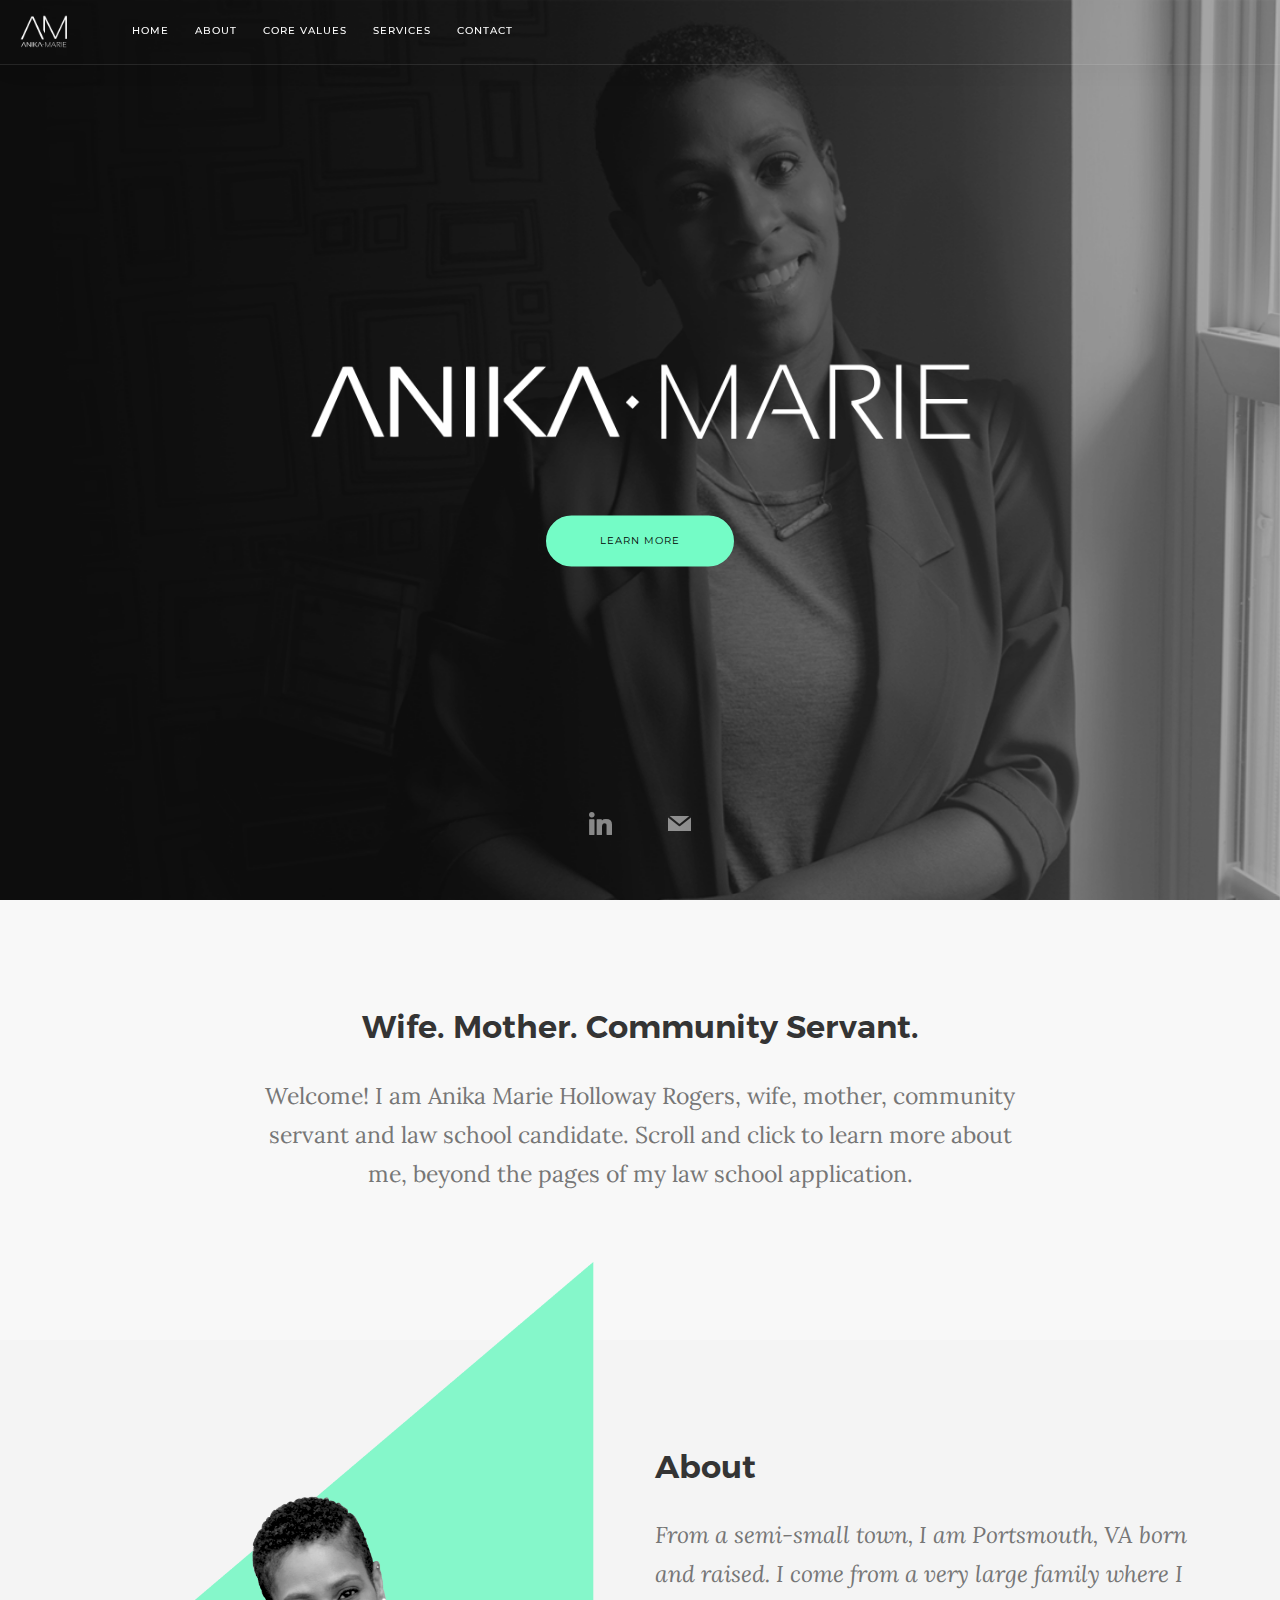
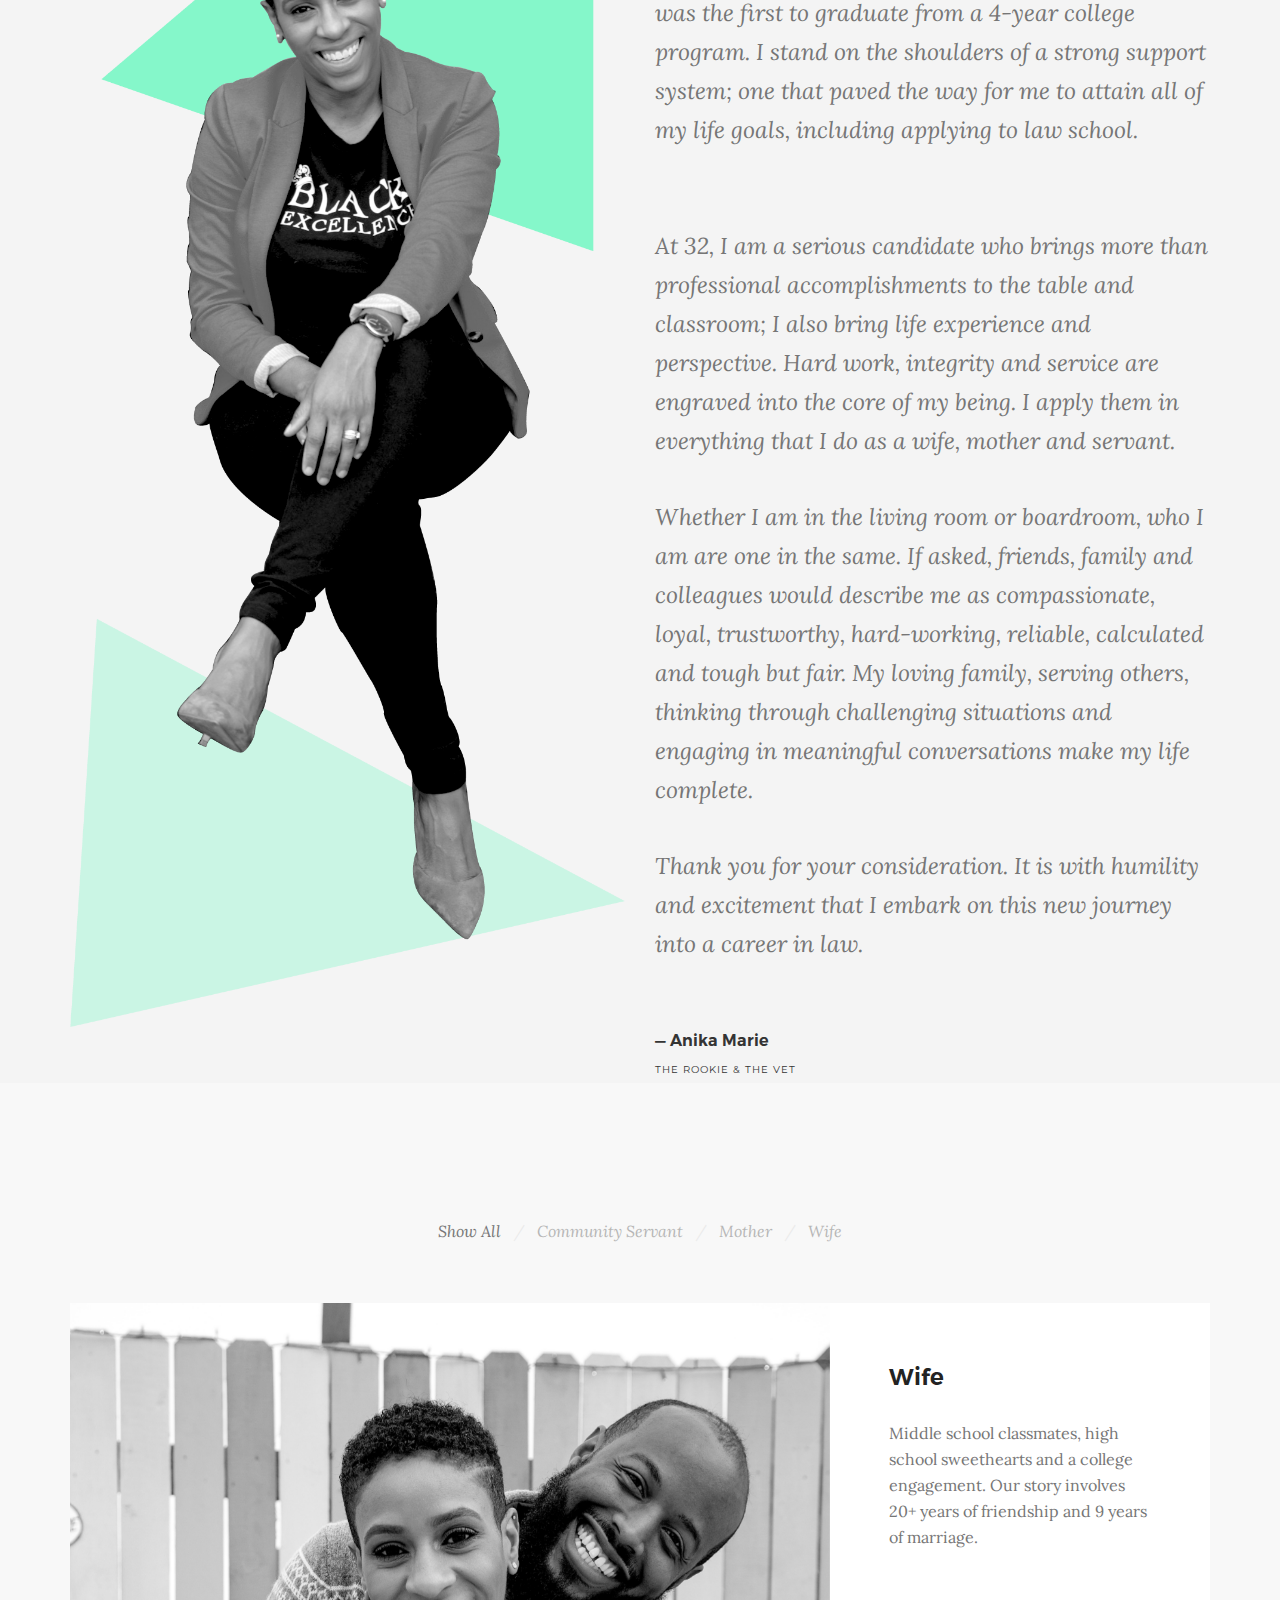
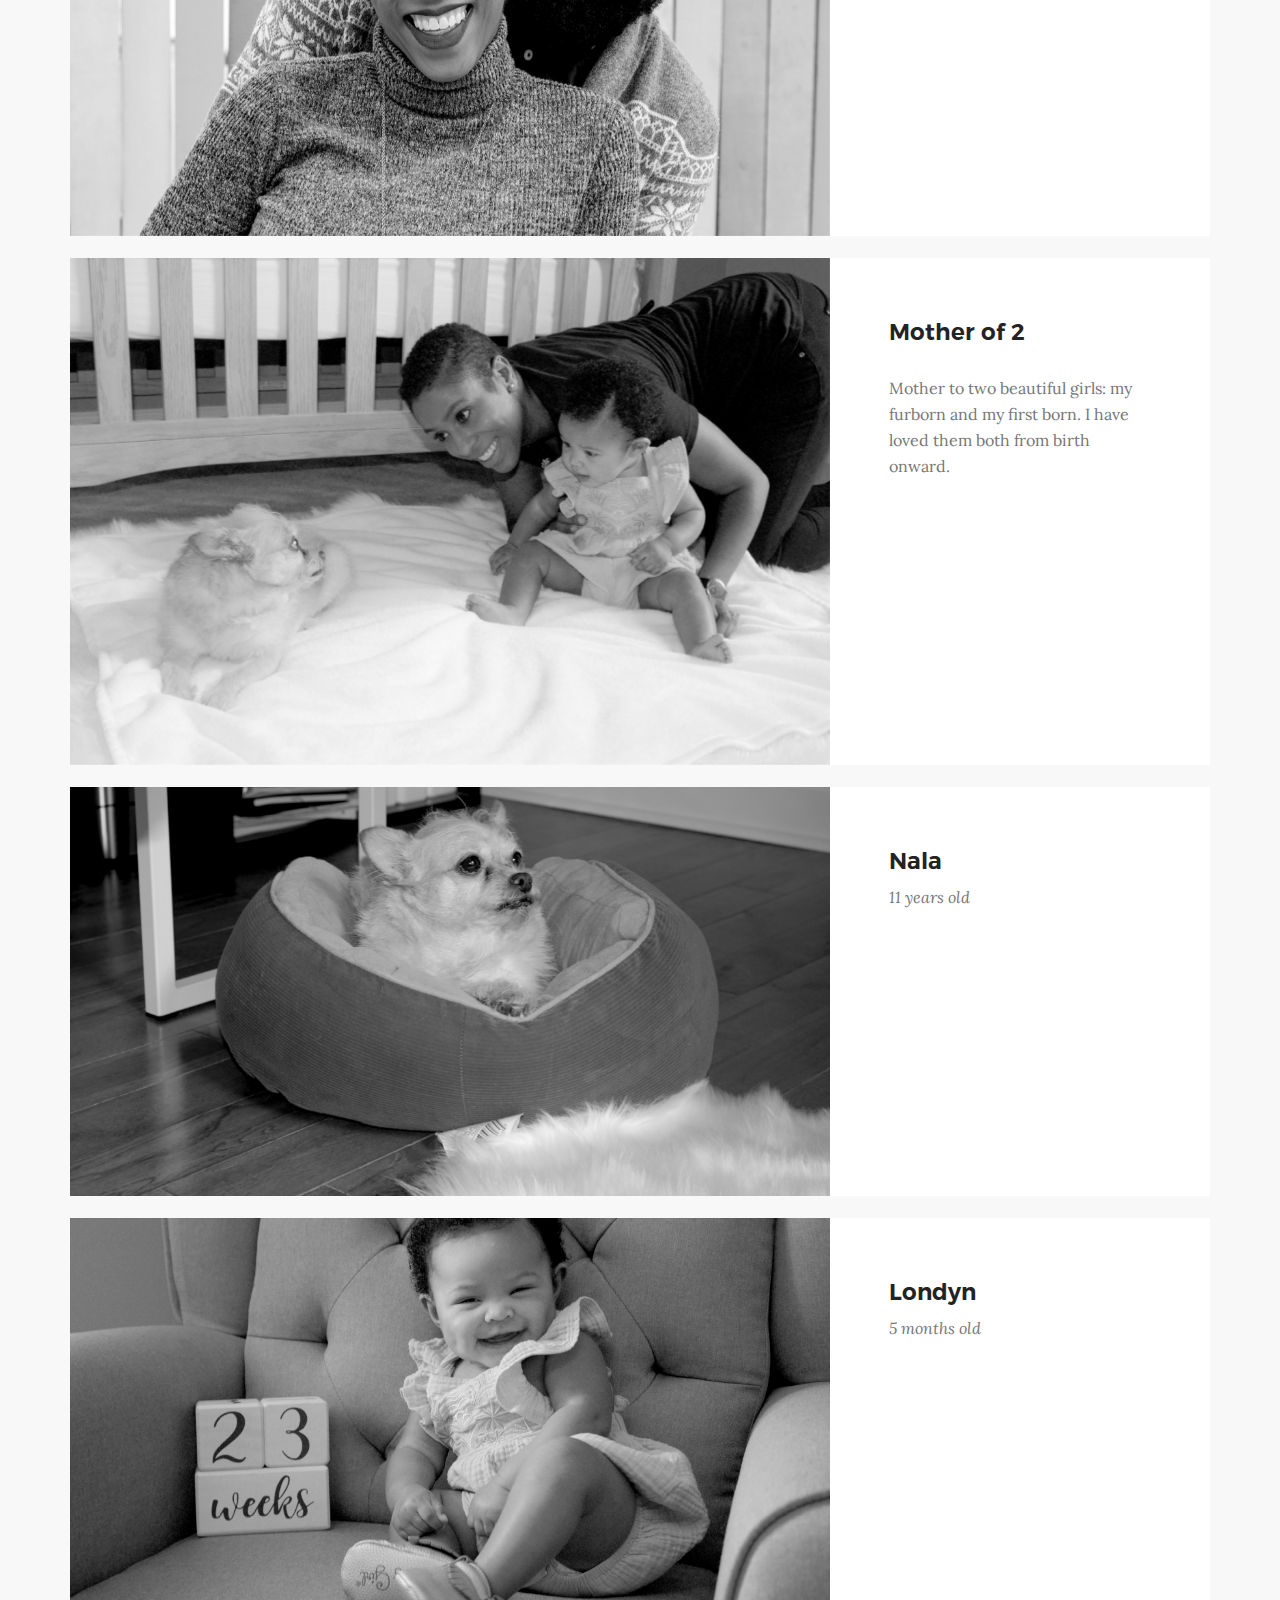
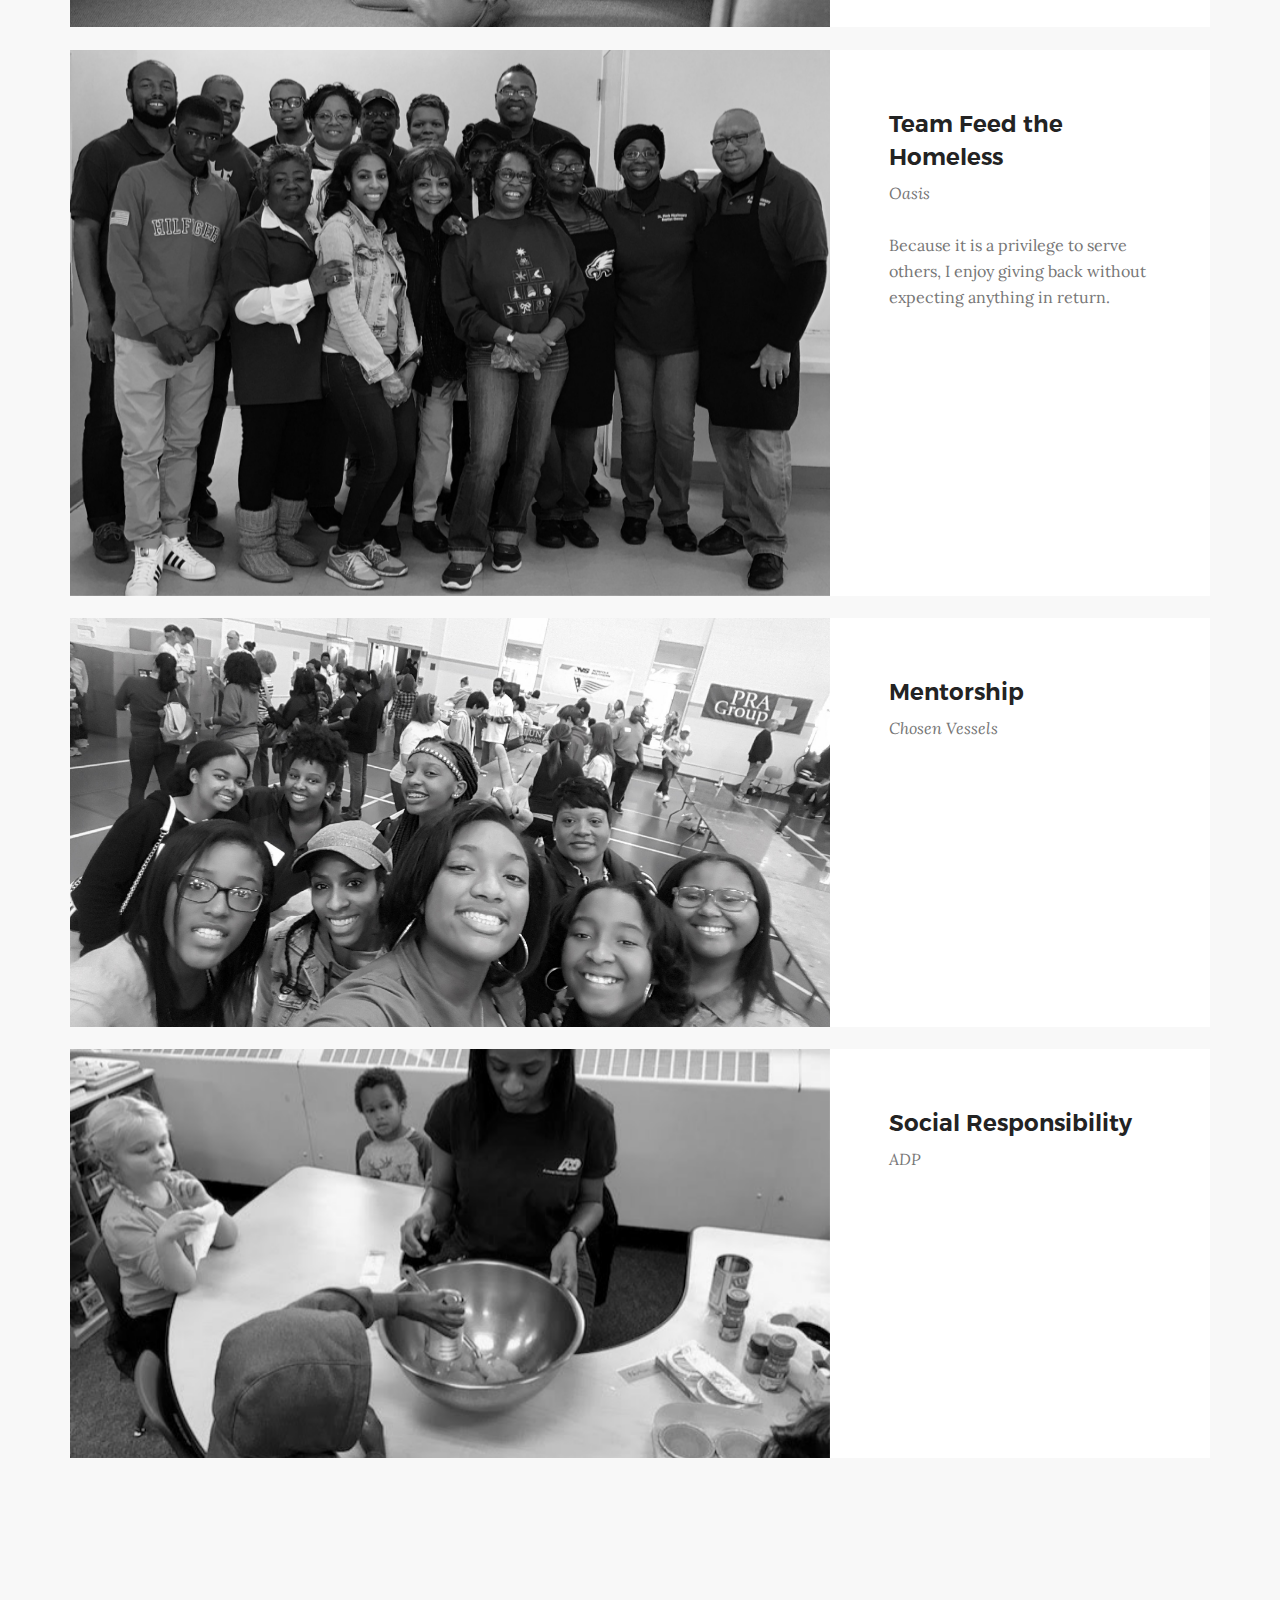
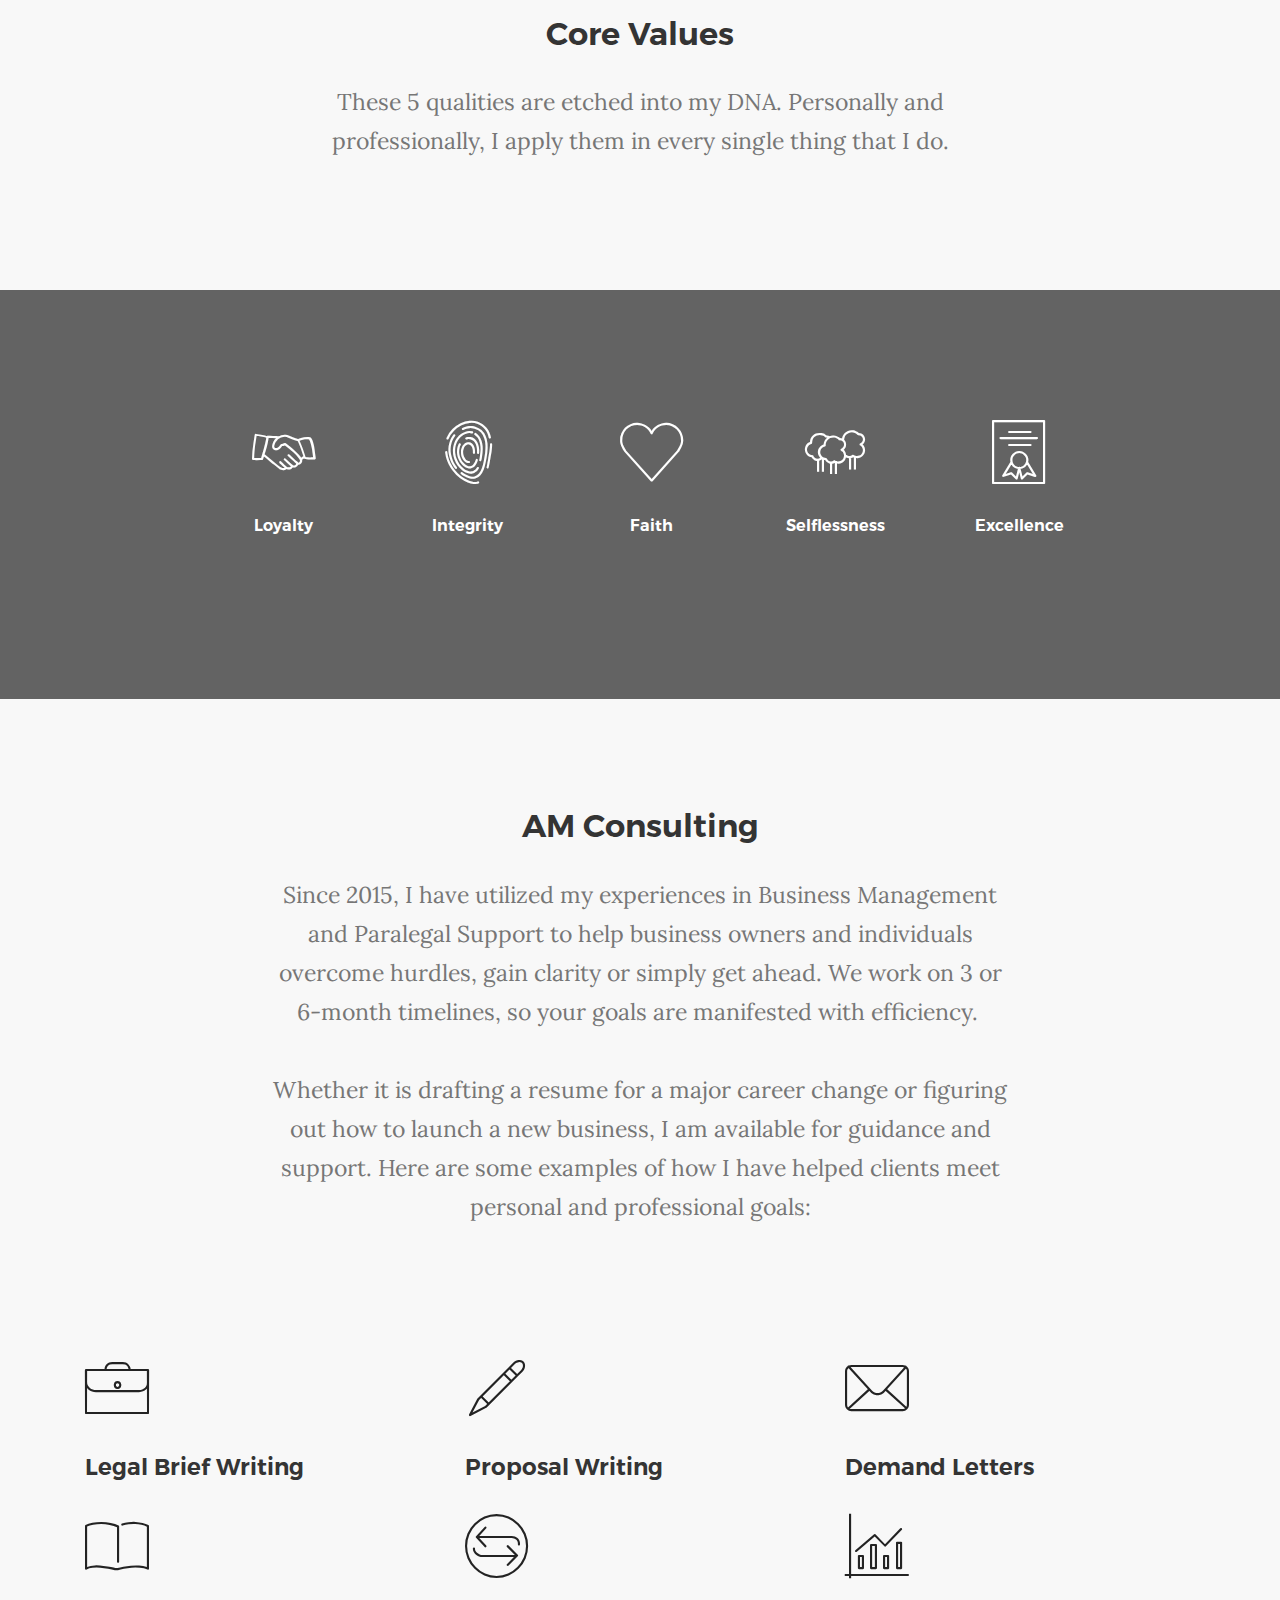
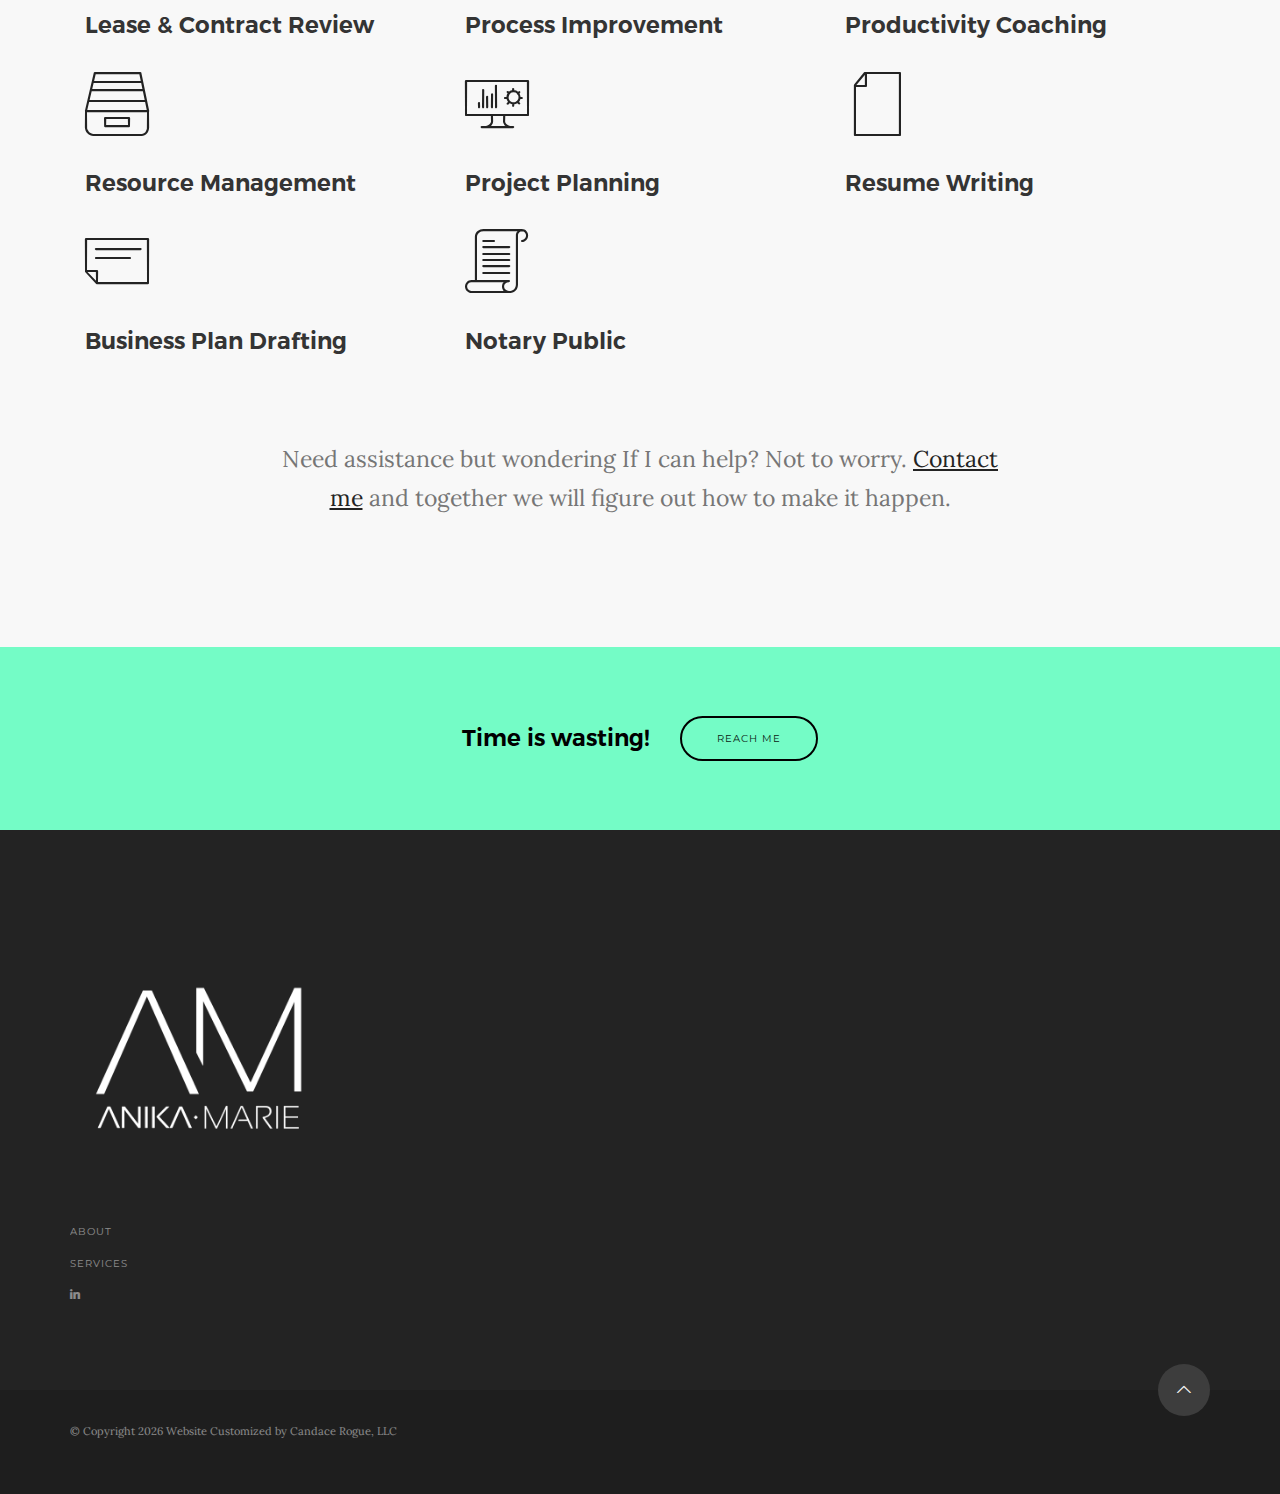
==== commit 5850eba7: "Fixing typos, adding service, and editing pictures" ====
--- a/home.html
+++ b/home.html
@@ -127,8 +127,8 @@
                                 <blockquote>
                                     <p>From a semi-small town, I am Portsmouth, VA born and raised. I come from a very large family where I was the first to graduate from a 4-year college program. I stand on the shoulders of a strong support system; one that paved the way for me to attain all of my life goals, including applying to law school.</p> 
                                     <p>At 32, I am a serious candidate who brings more than professional accomplishments to the table and classroom; I also bring life experience and perspective. Hard work, integrity and service are engraved into the core of my being. I apply them in everything that I do as a wife, mother and servant.</p>
-                                     <p>Whether I am in the living room or boardroom, who I am are one in the same. If asked, friends, family and colleagues would describe me as compassionate, loyal, trustworthy, hard-working, reliable, calculated and tough but fair. My loving family, serving others, thinking through challenging situations and engaging in meaningful conversations make my life complete.
-                                    Thank you for your consideration. It is with humility and excitement that I embark on this new journey into a career in law.</p> 
+                                     <p>Whether I am in the living room or boardroom, who I am are one in the same. If asked, friends, family and colleagues would describe me as compassionate, loyal, trustworthy, hard-working, reliable, calculated and tough but fair. My loving family, serving others, thinking through challenging situations and engaging in meaningful conversations make my life complete.</p>
+                                    <p>Thank you for your consideration. It is with humility and excitement that I embark on this new journey into a career in law.</p> 
                                 </blockquote>
                                 <h5>&mdash; Anika Marie</h5>
                                 <span class="h6">The Rookie & The Vet</span>
@@ -335,7 +335,7 @@
                 <div class="background-image-holder">
                     <img alt="image" src="img/hero16.jpg" />
                 </div>
-                <div class="row wide-grid" style="margin-left: 15%;">
+                <div class="row wide-grid">
                     <div class="col-sm-2 col-xs-6 special-icon">
                         <div class="feature feature-1 text-center">
                             <i class="icon icon--lg icon-Handshake"></i>
@@ -477,6 +477,13 @@
                                 <!-- <p>Human|Fiscal|Time|Asset</p> -->
                             </div>
                         </div>
+                        <div class="col-sm-4">
+                            <div class="feature feature-1">
+                                <i class="icon icon--lg icon-Letter-Open"></i>
+                                <h4>Notary Public</h4>
+                                <!-- <p>Human|Fiscal|Time|Asset</p> -->
+                            </div>
+                        </div>
                     </div>
                     <!--end row-->
                     <div class="row">
@@ -484,7 +491,7 @@
                             </br>
                             </br>
                             <p class="lead">
-                                In need help but still wondering if I can help? Not to worry. <a href="malito:anika@anika-marie.com">Contact me</a> and together we will figure out how to make it happen.
+                                Need assistance but wondering If I can help? Not to worry. <a href="malito:anika@anika-marie.com">Contact me</a> and together we will figure out how to make it happen.
                             </p>
                         </div>
                     </div>
--- a/css/theme.css
+++ b/css/theme.css
@@ -49,6 +49,13 @@
   margin: 0;
   padding: 0;
 }
+
+html,
+body {
+  overflow-x: hidden !important;
+  width: 100% !important;
+  margin: 0;
+}
 /**! 2. Helper Classes **/
 .clearfix {
   overflow: hidden;
@@ -7925,6 +7932,13 @@
 .wide-grid {
   max-width: 100%;
   padding: 0;
+  margin-left: 15% !important;
+}
+  
+  @media all and (max-width: 767px) {
+    .wide-grid {
+      margin-left: 0% !important;
+    }
 }
 .wide-grid > div[class*='col-'] {
   padding: 0;
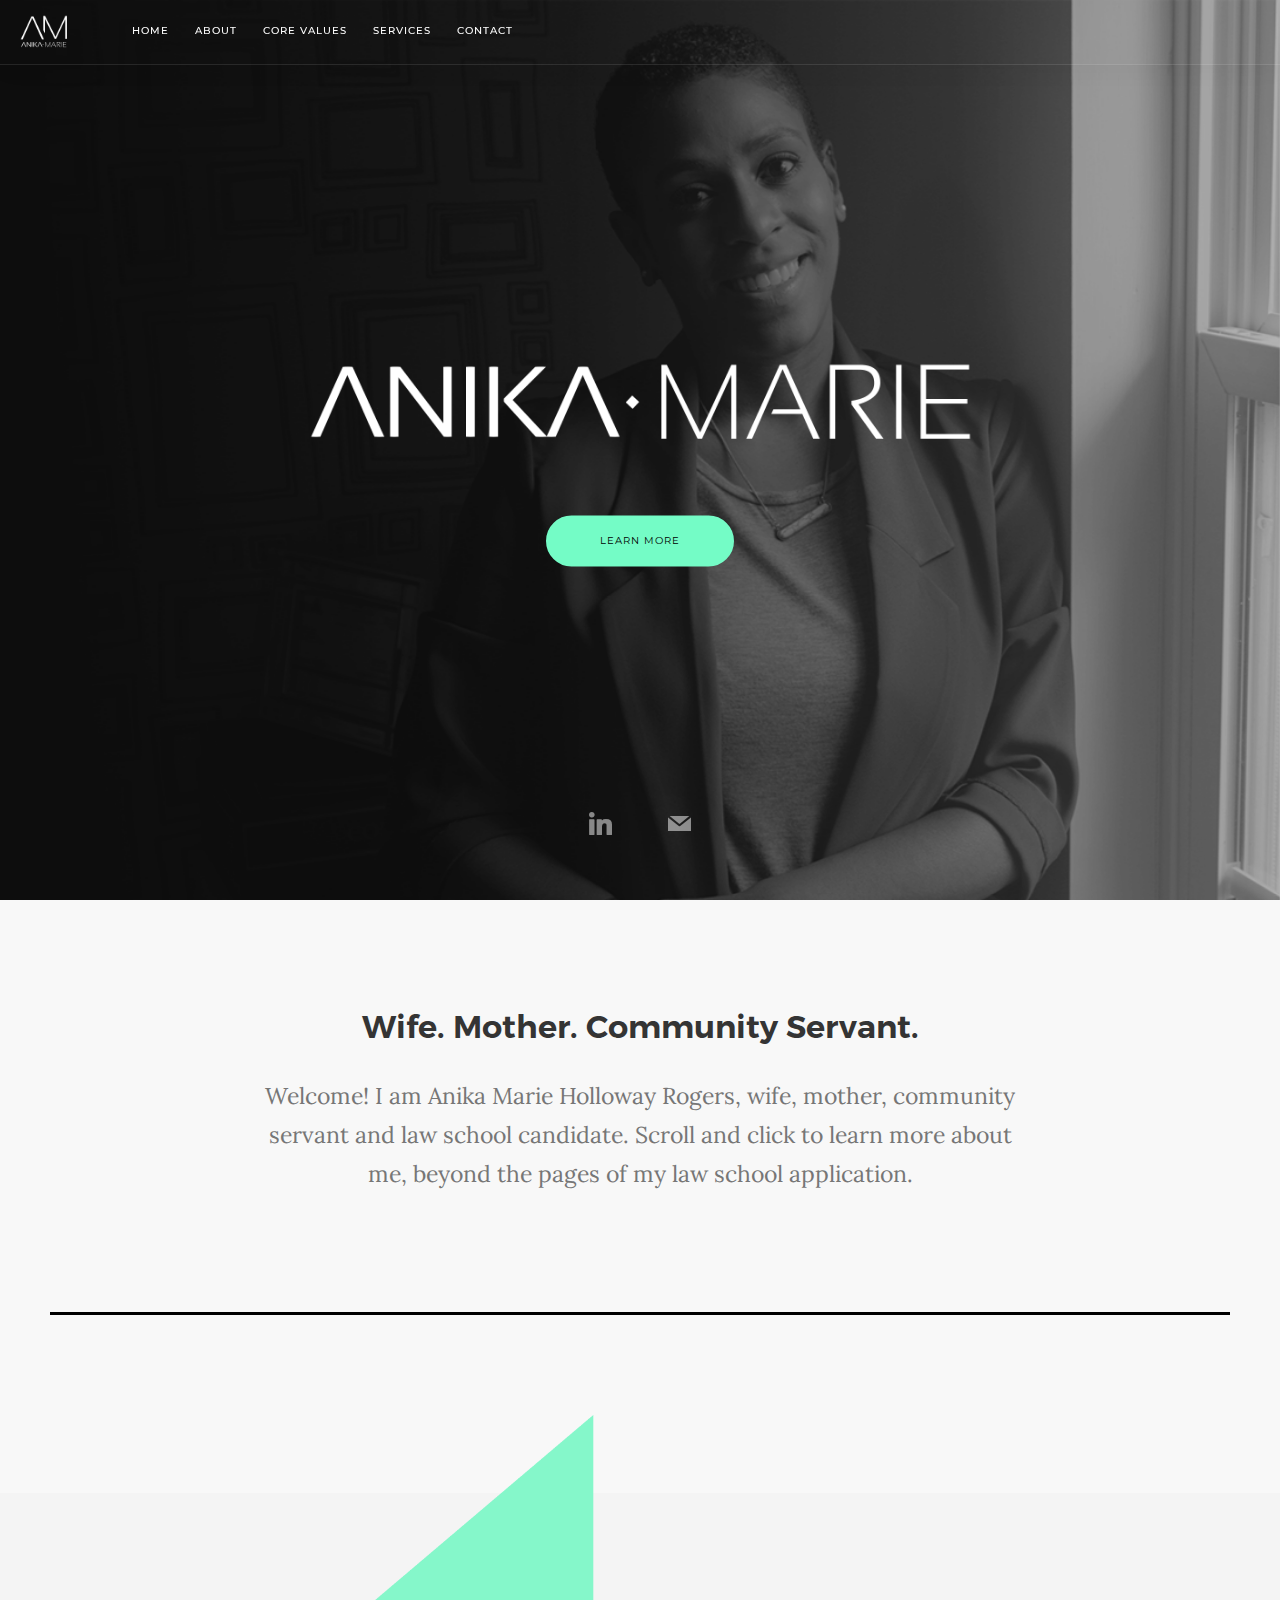
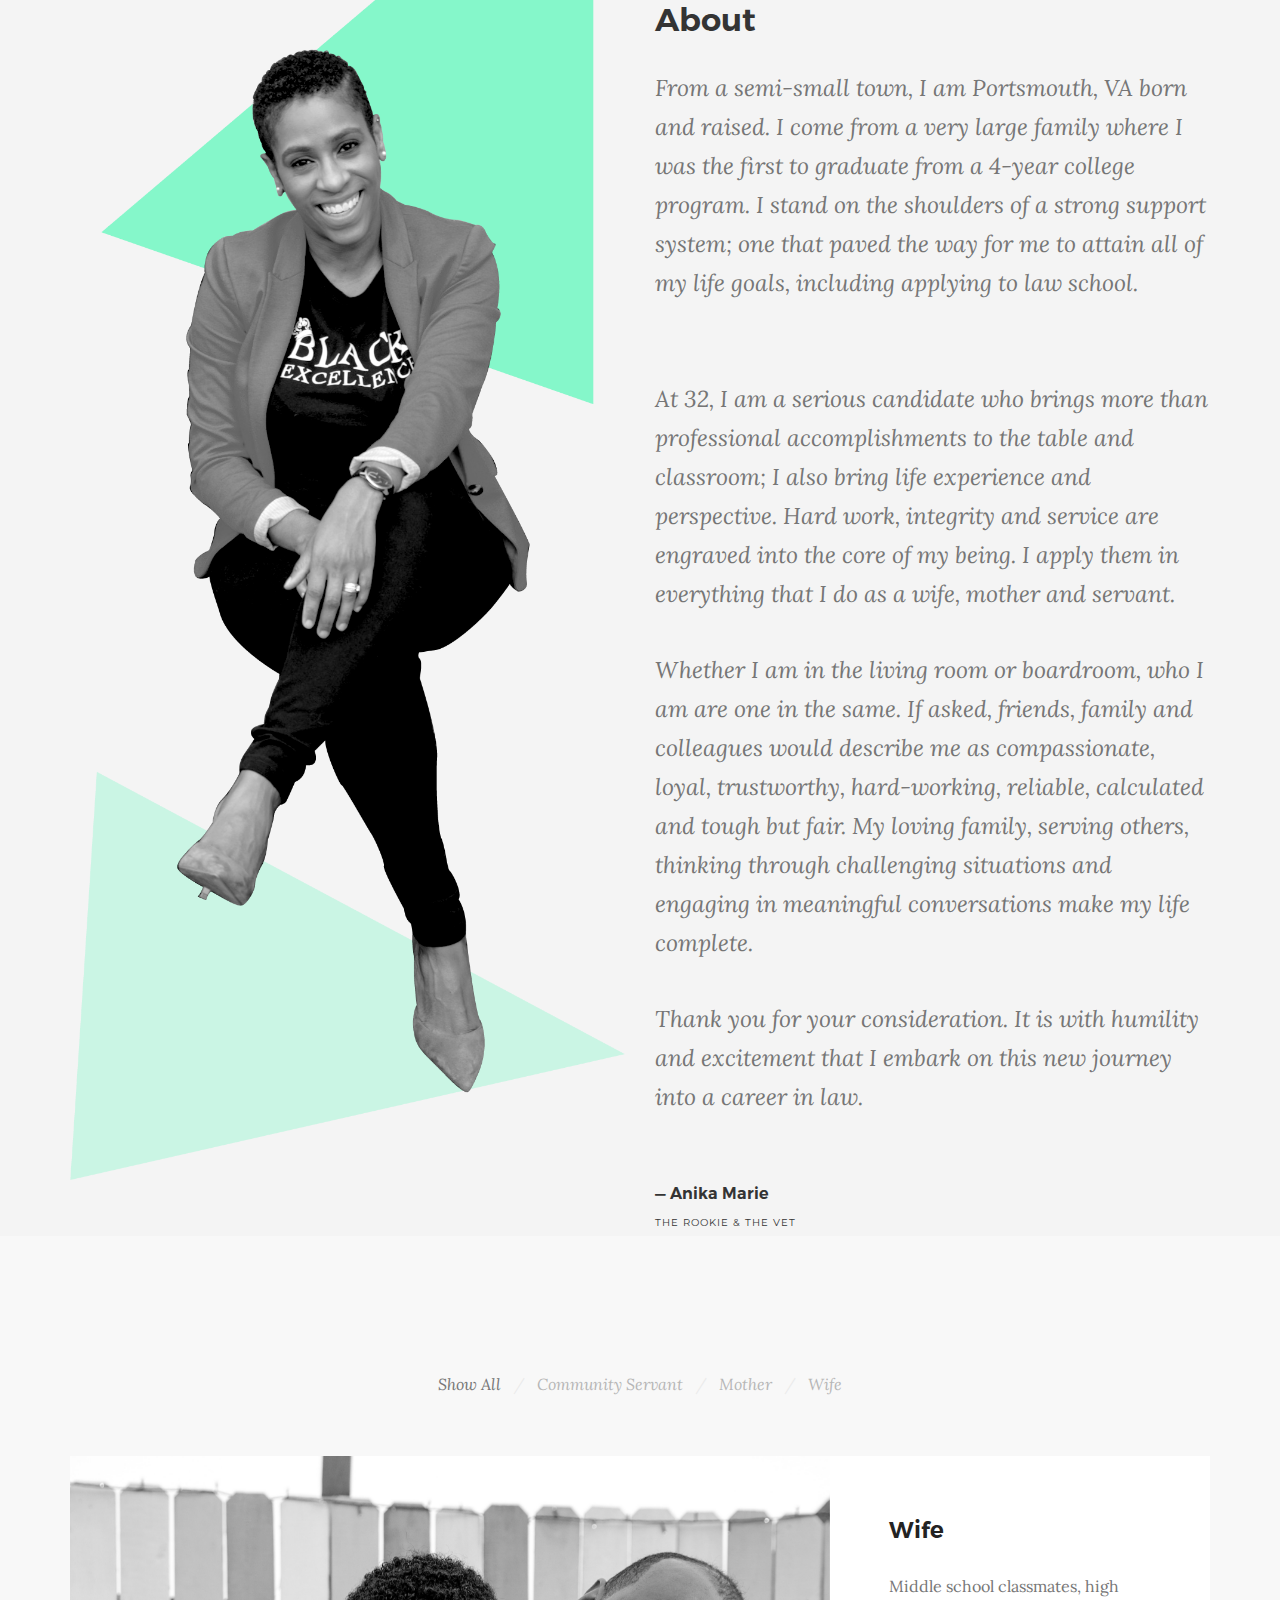
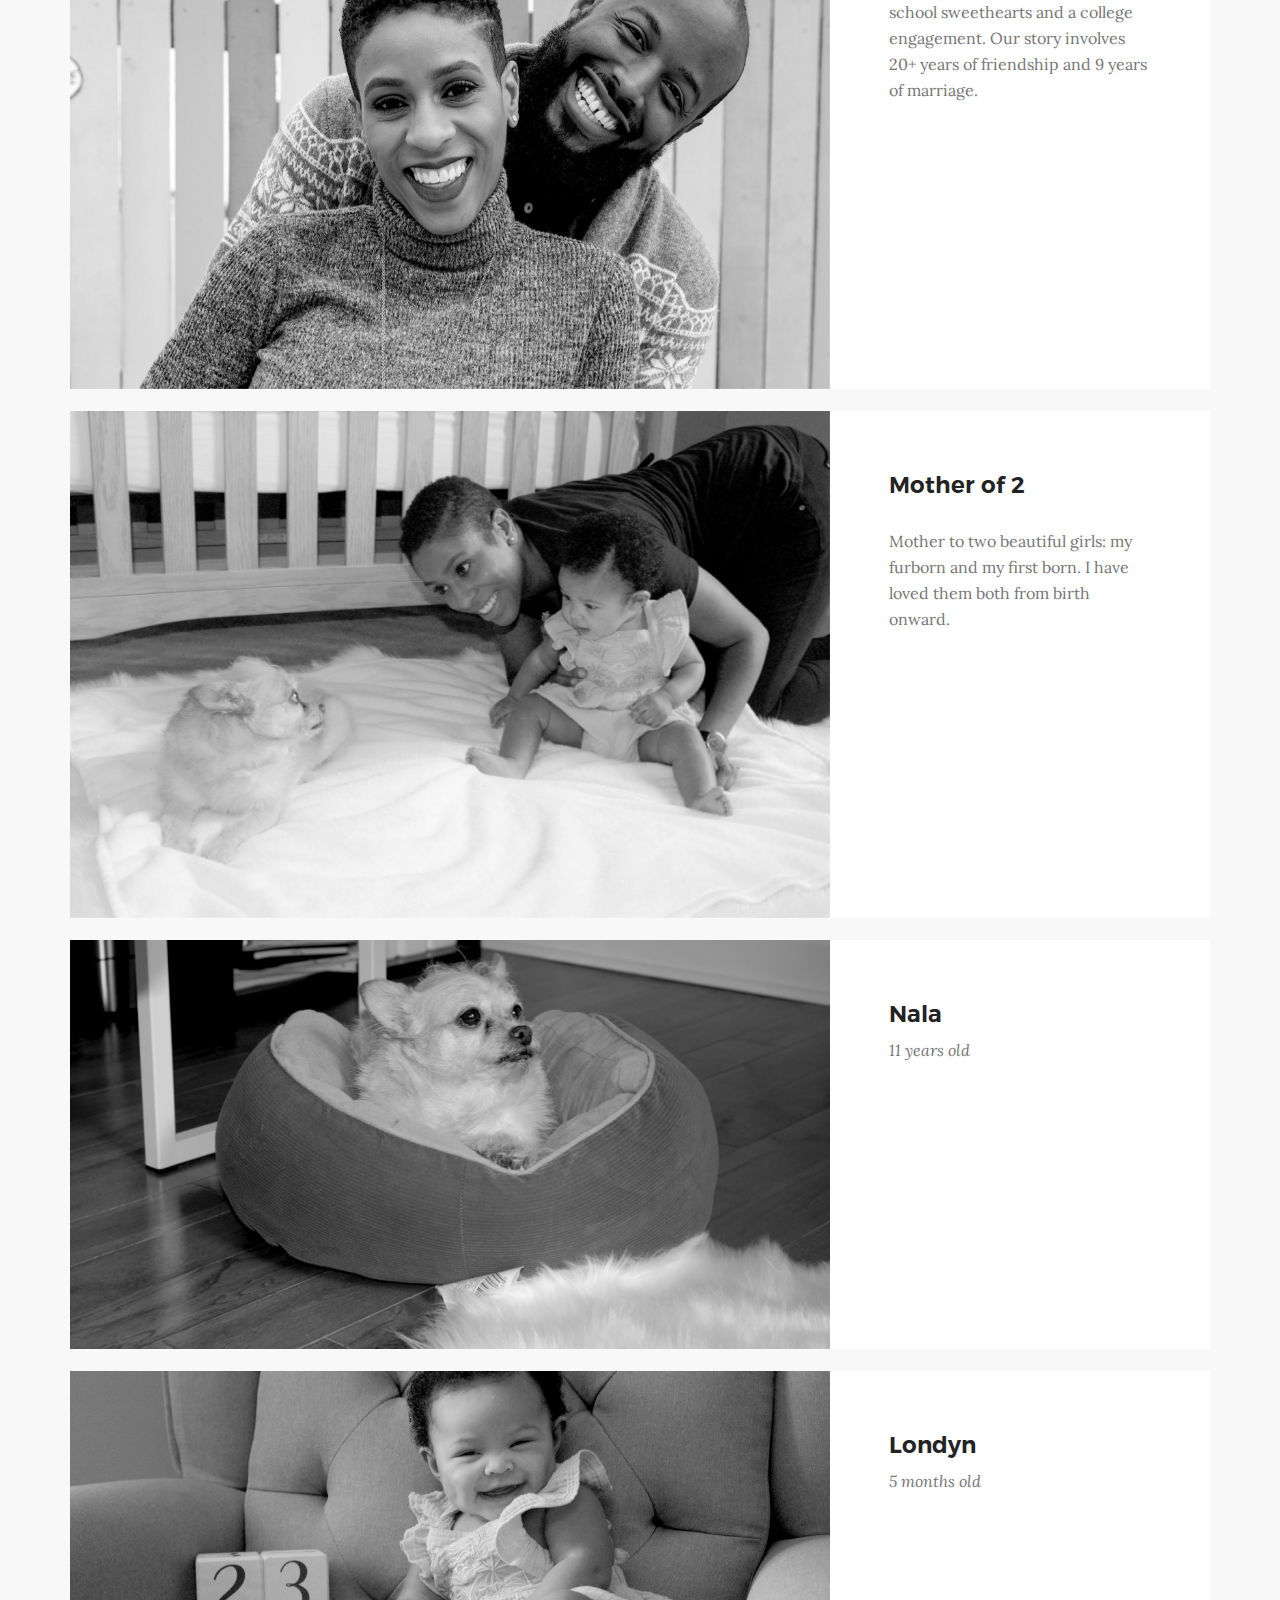
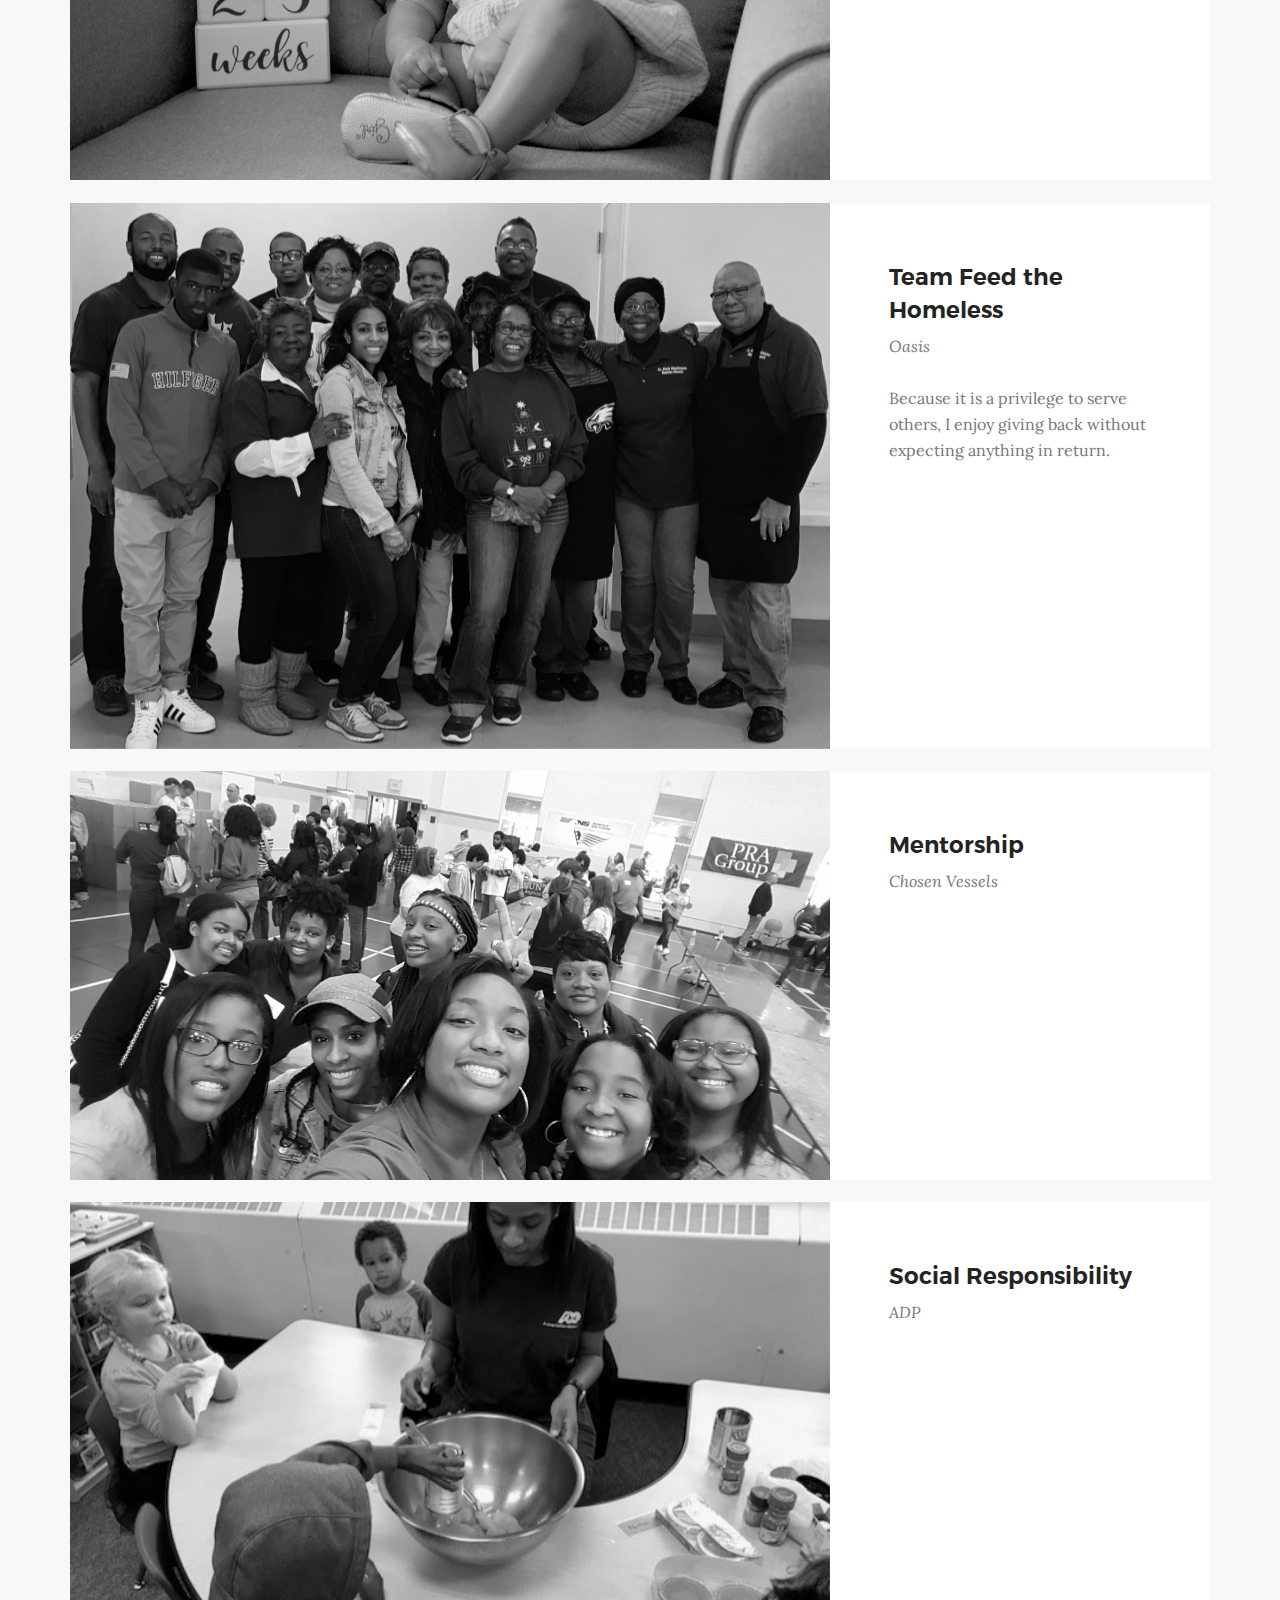
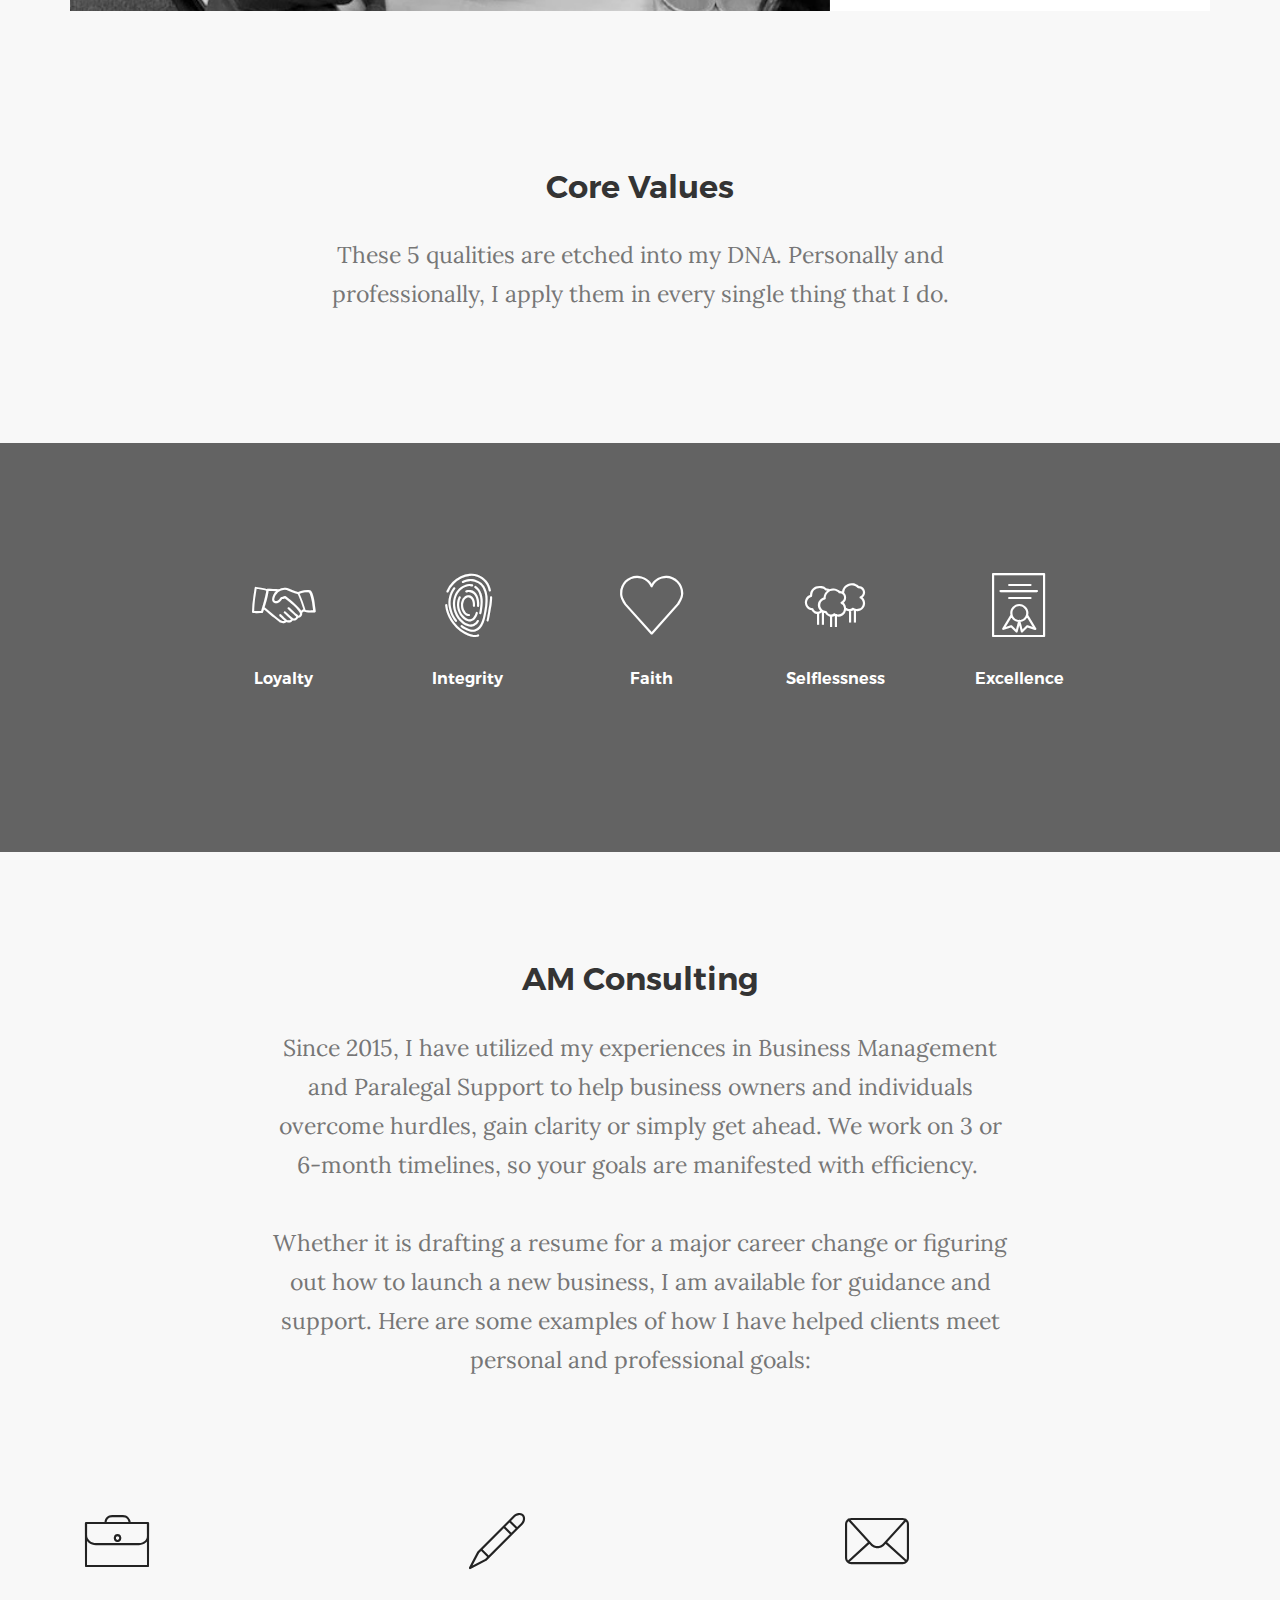
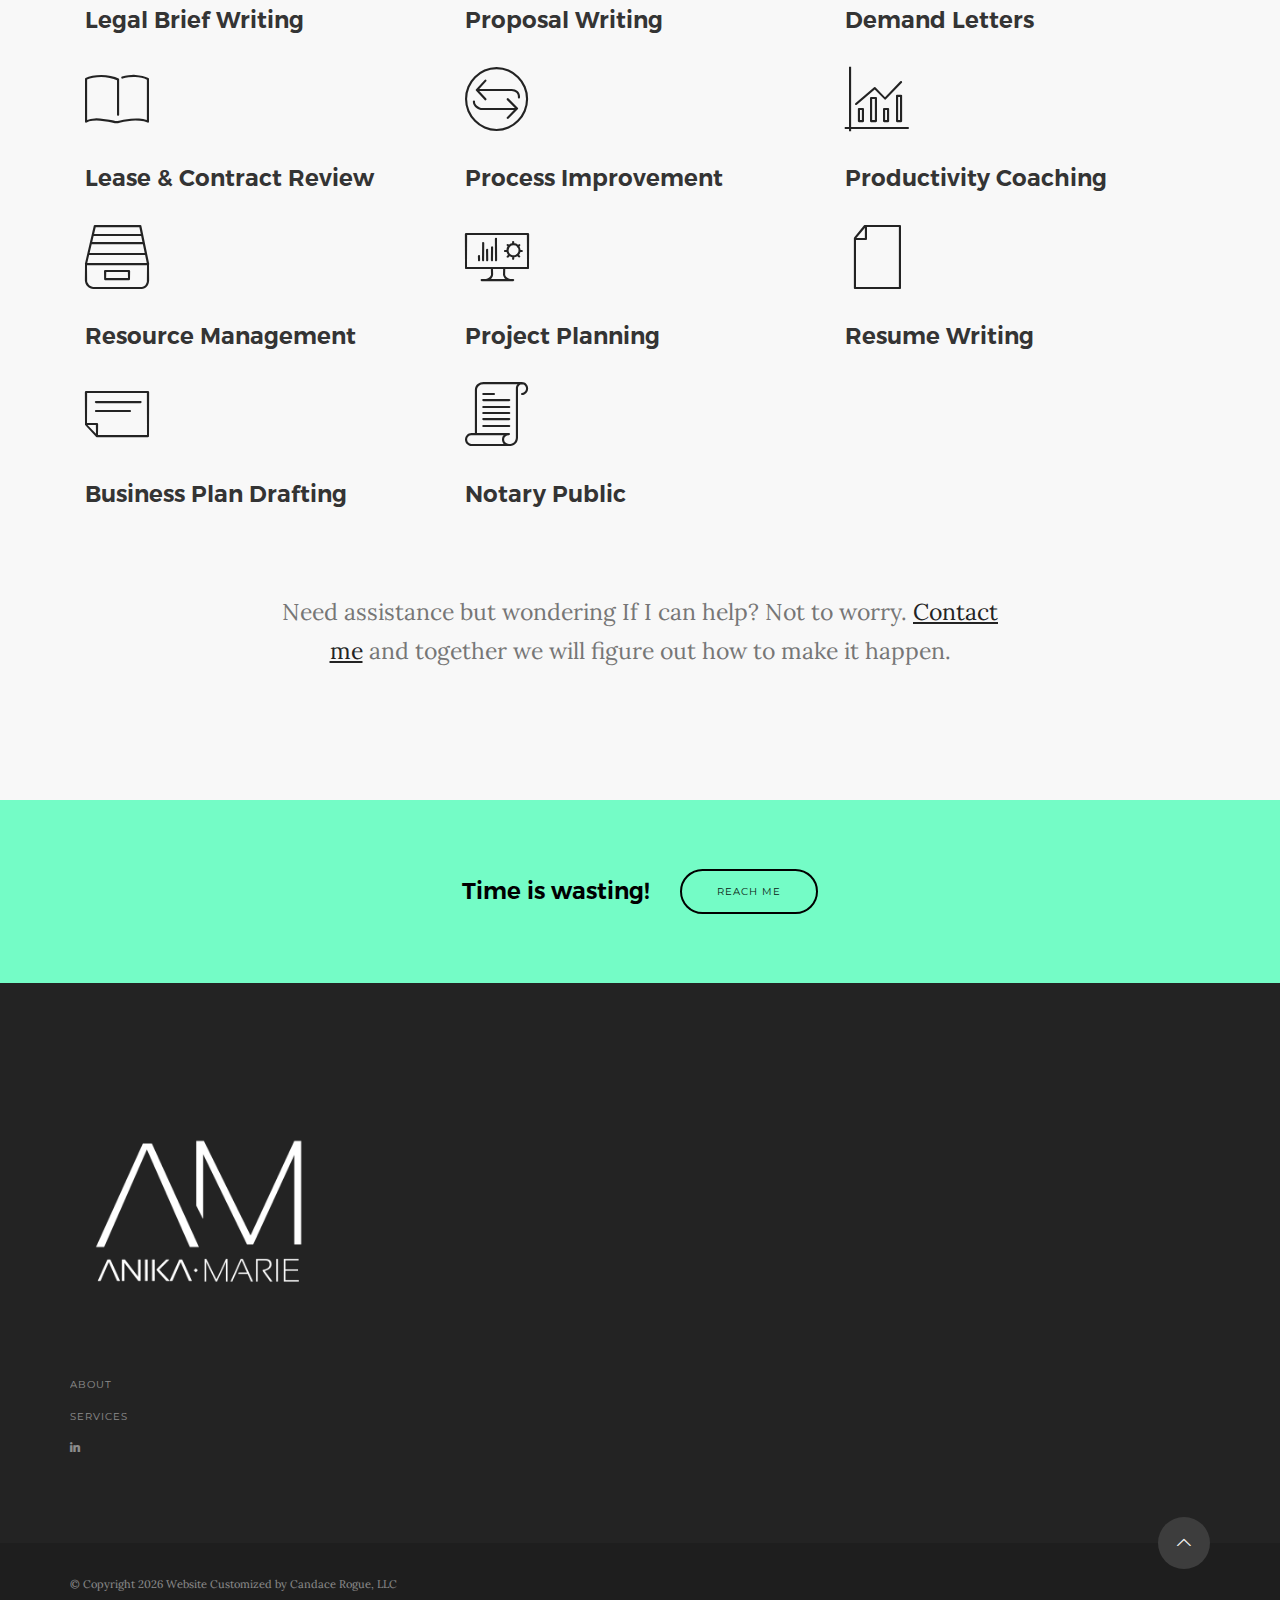
==== commit 5573a524: "Top left logo to direct home and adding divider between welcom and about" ====
--- a/home.html
+++ b/home.html
@@ -20,7 +20,7 @@
         <nav class="transition--fade">
             <div class="nav-bar nav--absolute nav--transparent" data-fixed-at="200">
                 <div class="nav-module logo-module left">
-                    <a href="index.html">
+                    <a href="#">
                         <img class="logo logo-dark" alt="logo" src="img/Anika-logo-black.png" />
                         <img class="logo logo-light" alt="logo" src="img/Anika-logo-white.png" />
                     </a>
@@ -118,7 +118,8 @@
                 </div>
                 <!--end of container-->
             </section>
-            <section class="testimonial testimonial-3" id="about">
+            <hr class="solid" style="border-top: 3px solid black; margin: 50px;">
+            <section class="testimonial testimonial-3" id="about" style="margin-top: 100px;">
                 <div class="container">
                     <div class="row">
                         <div class="col-sm-6 col-sm-push-6">
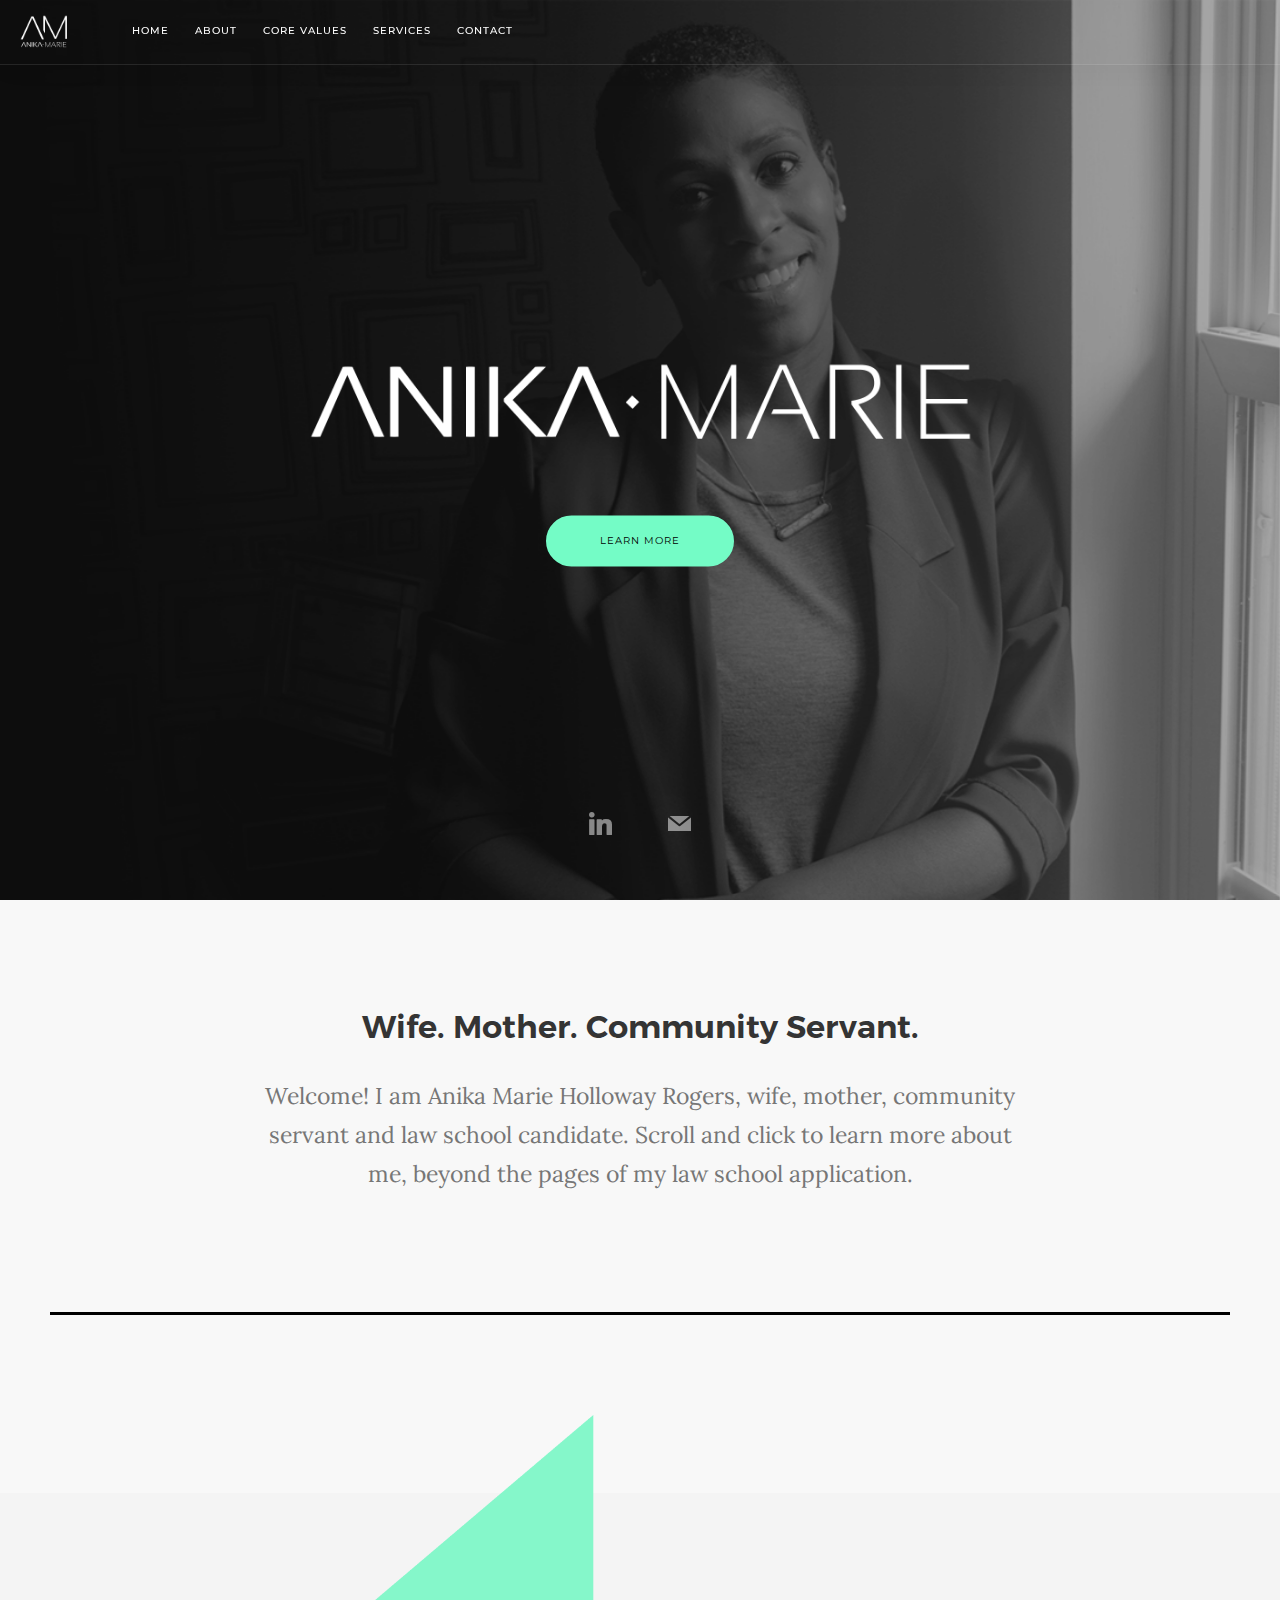
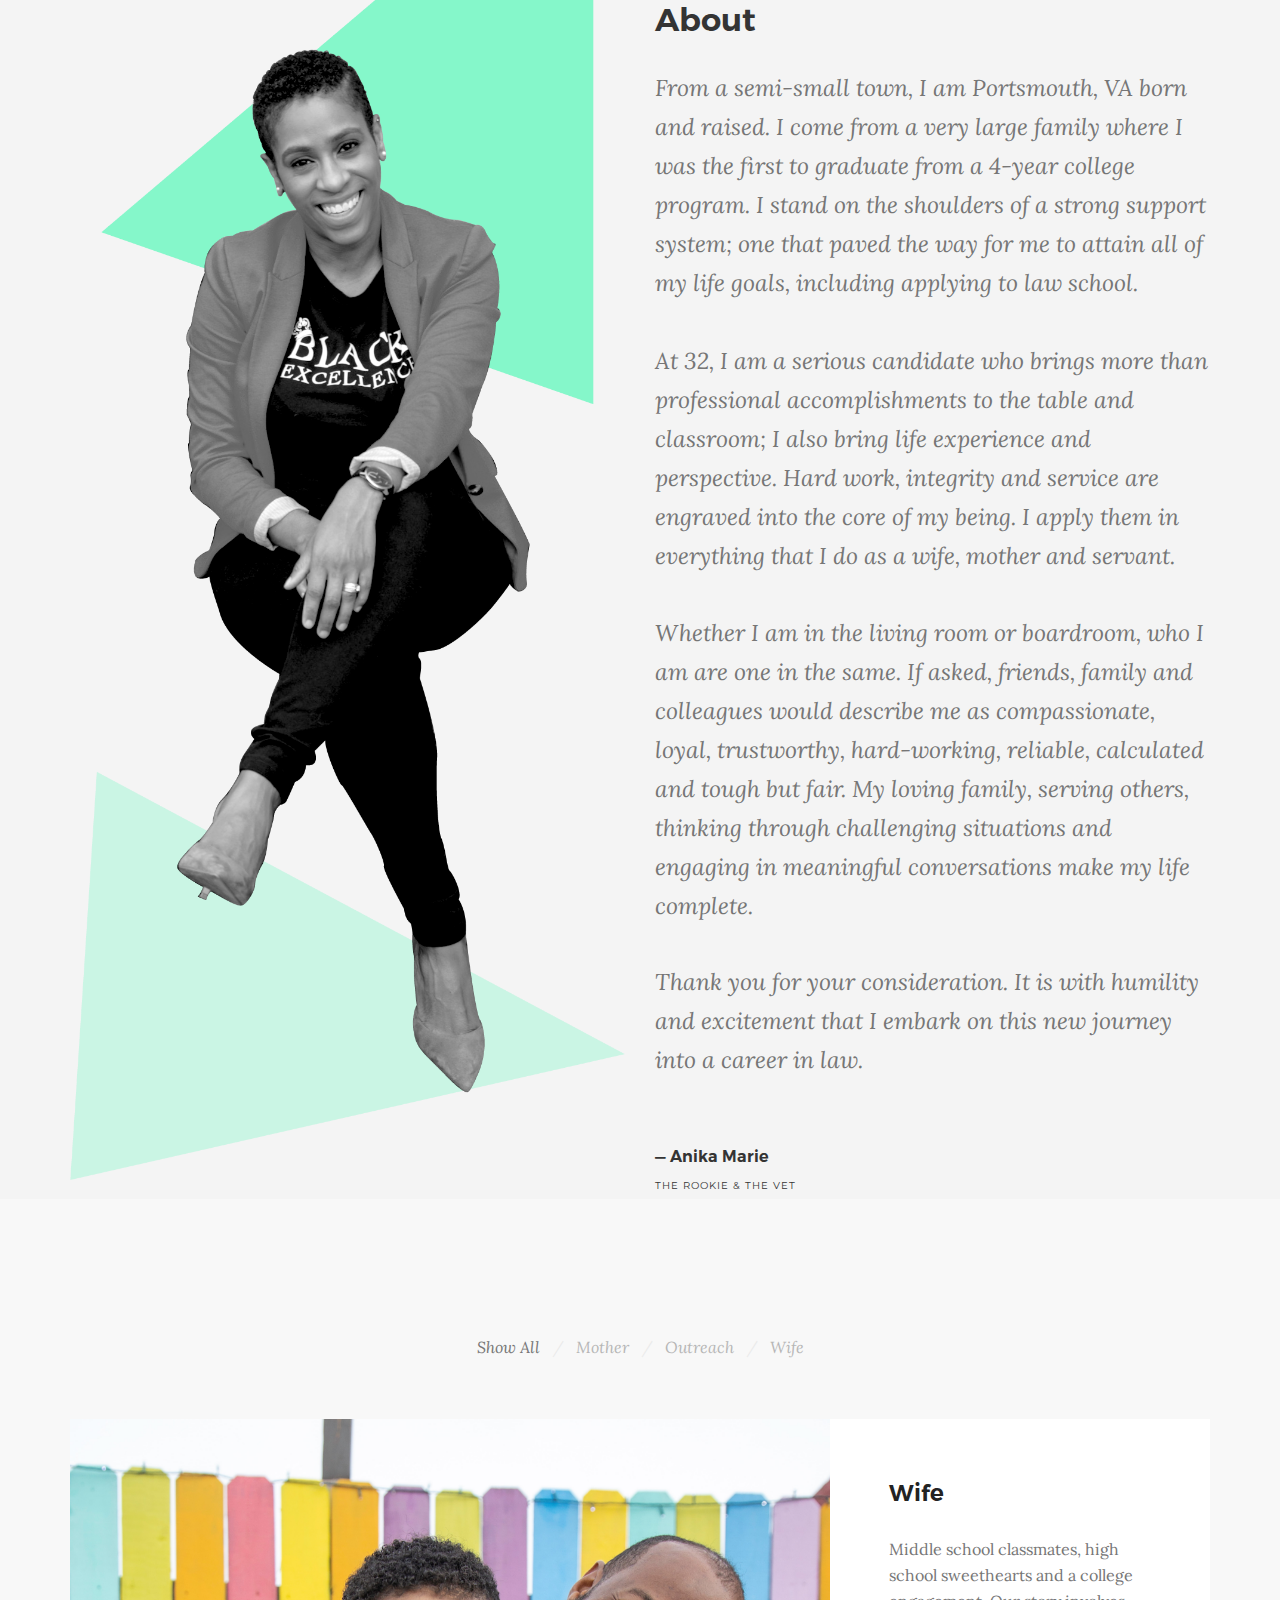
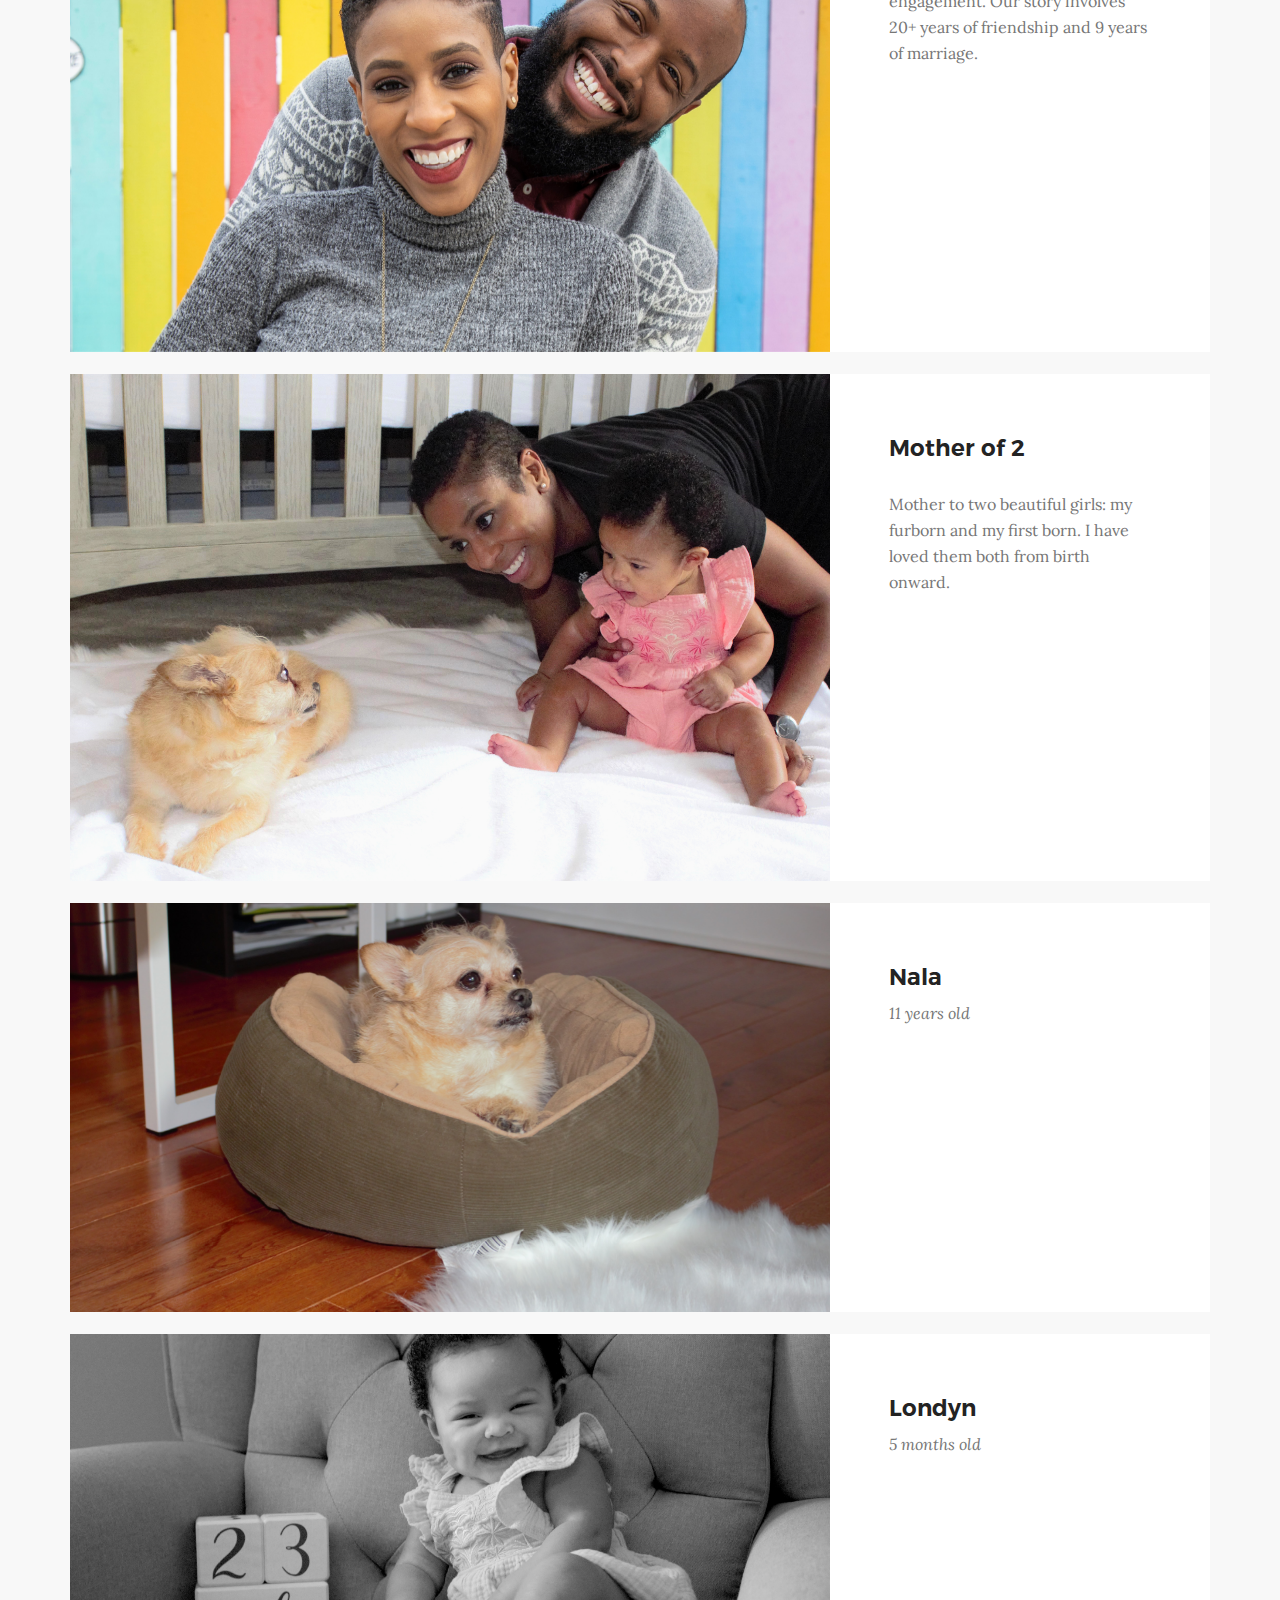
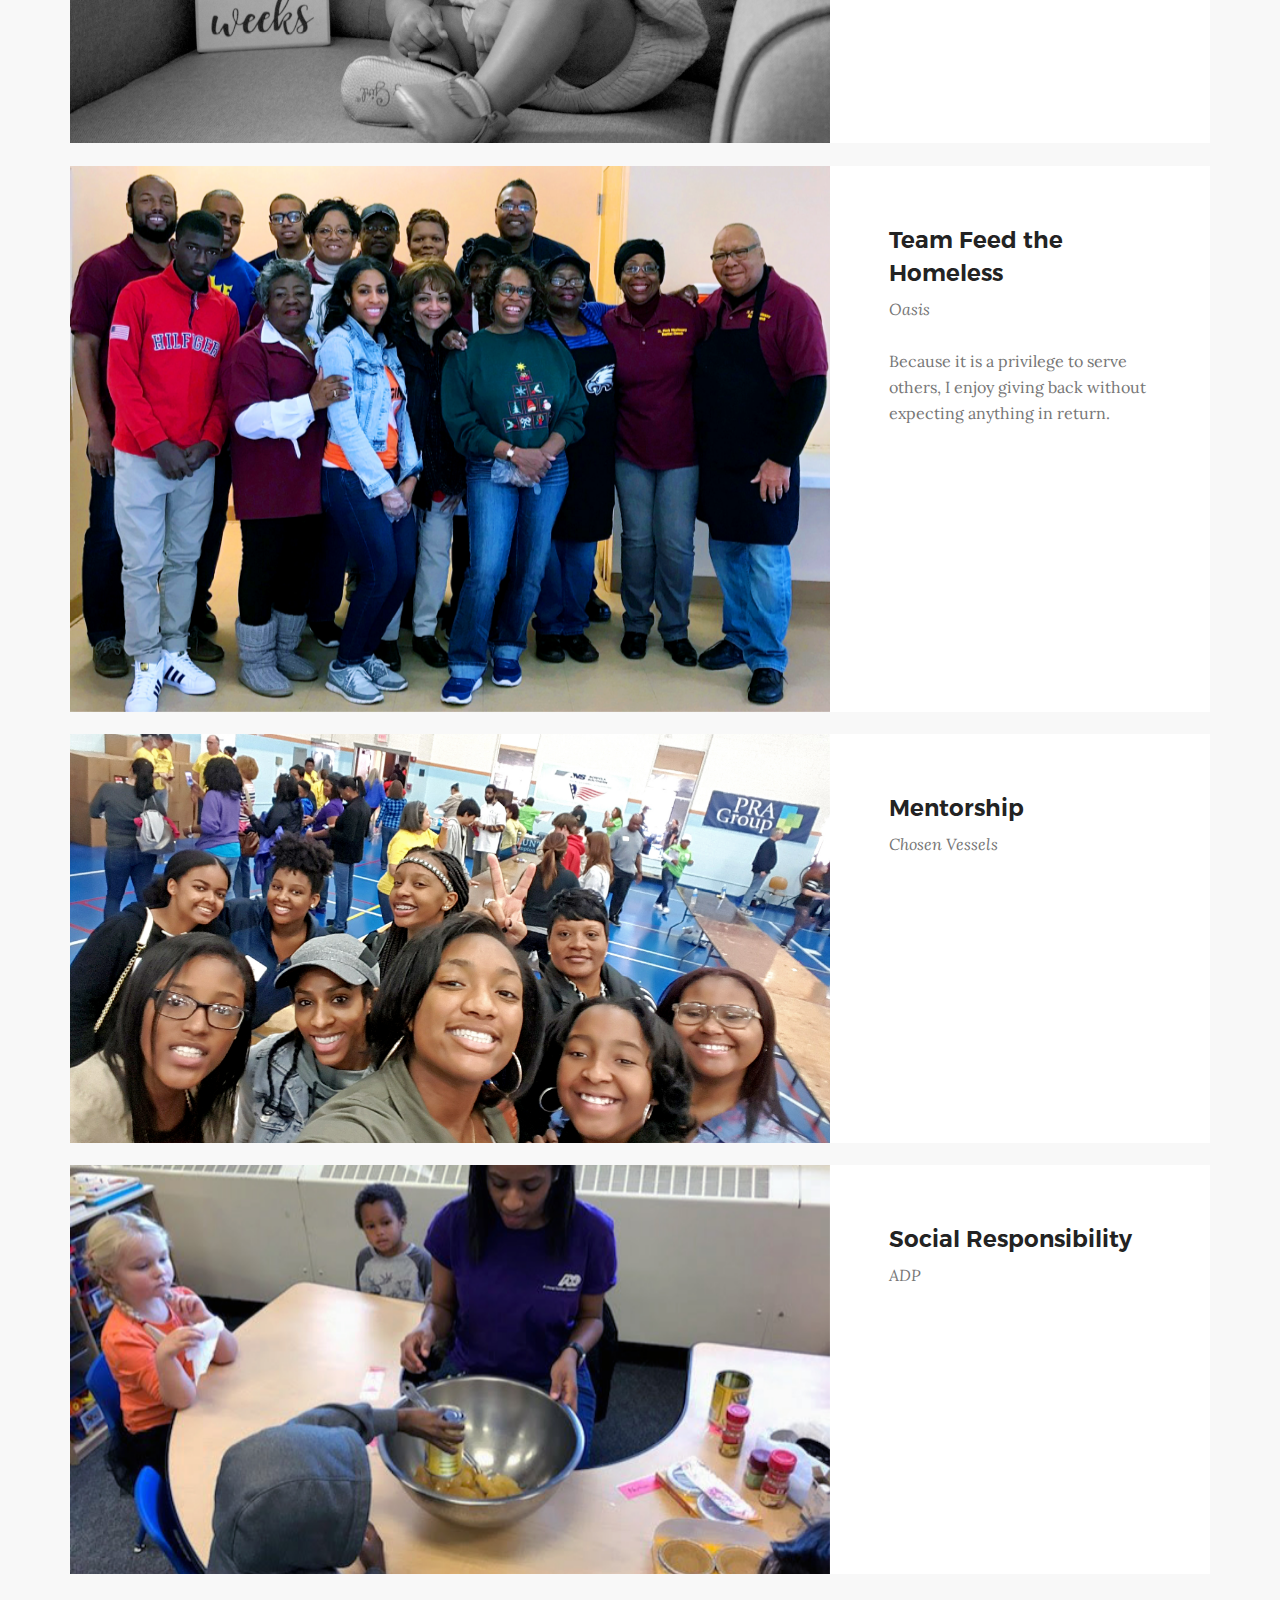
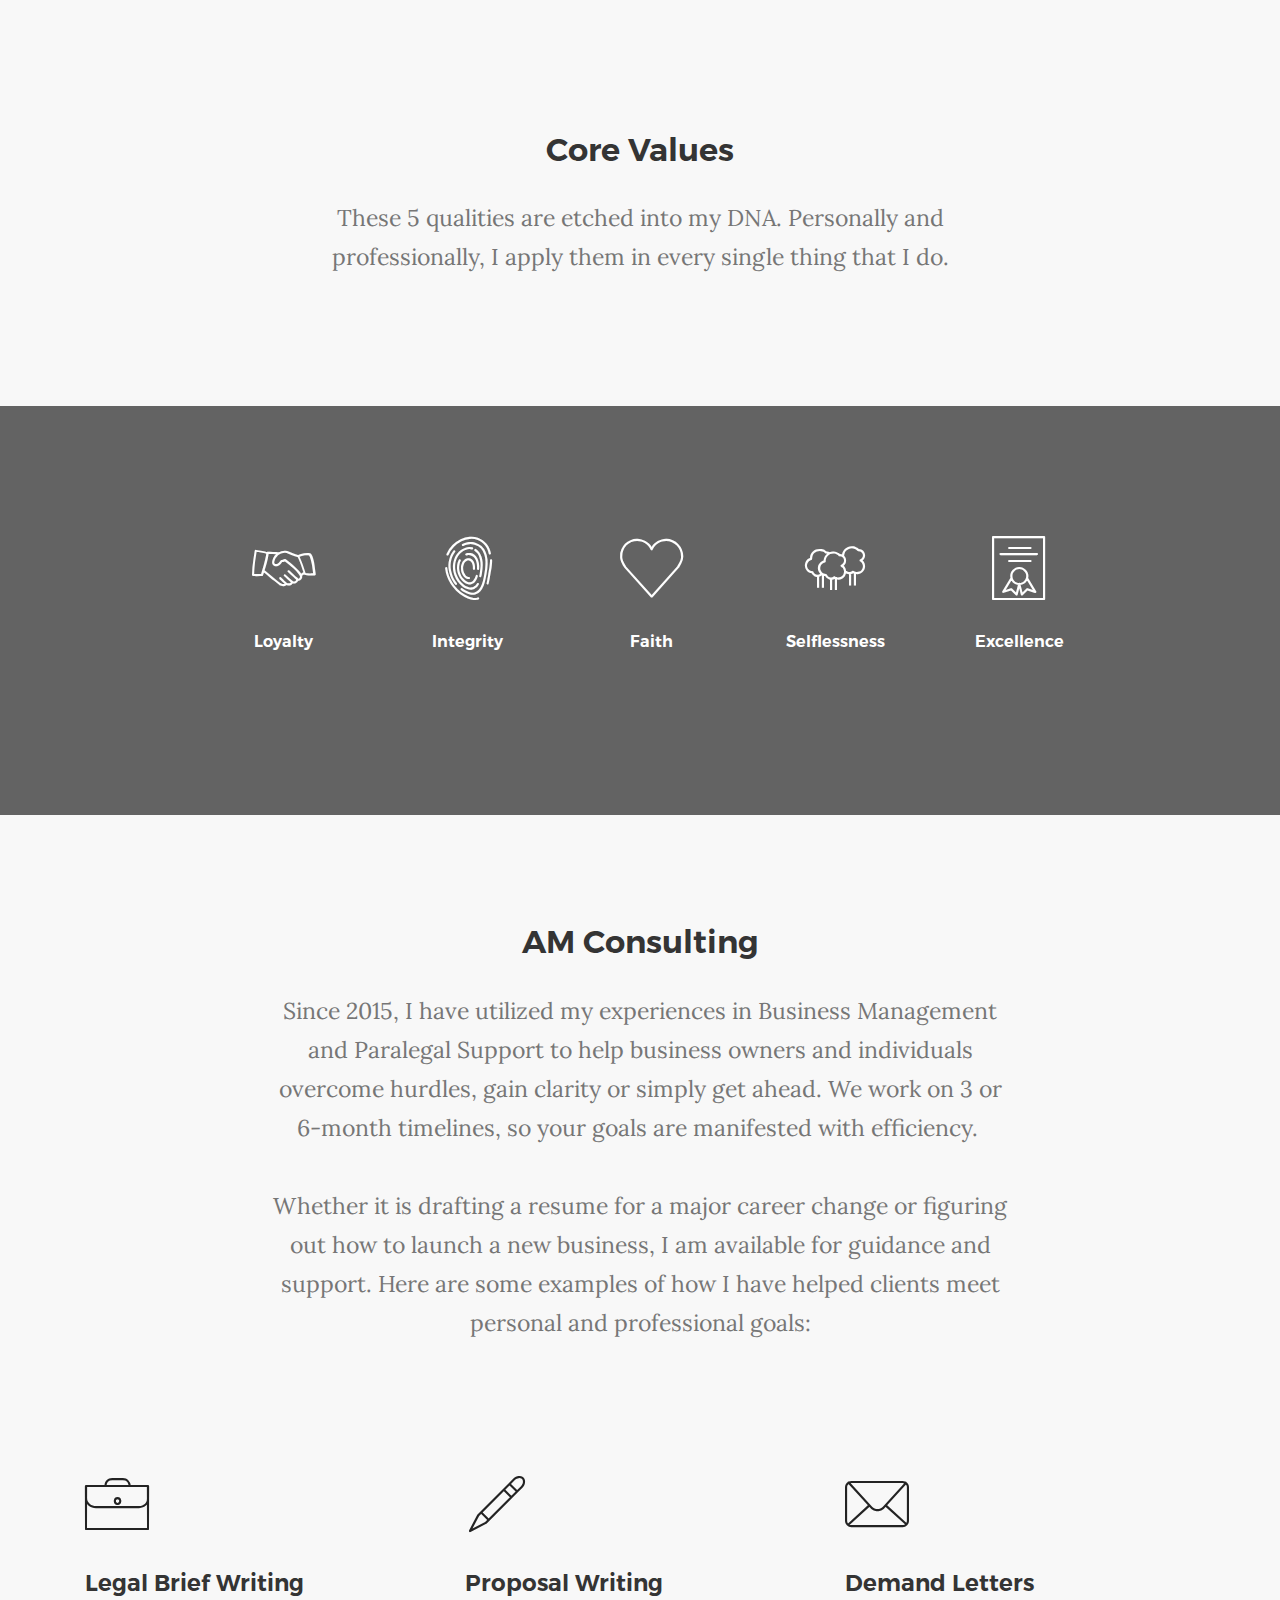
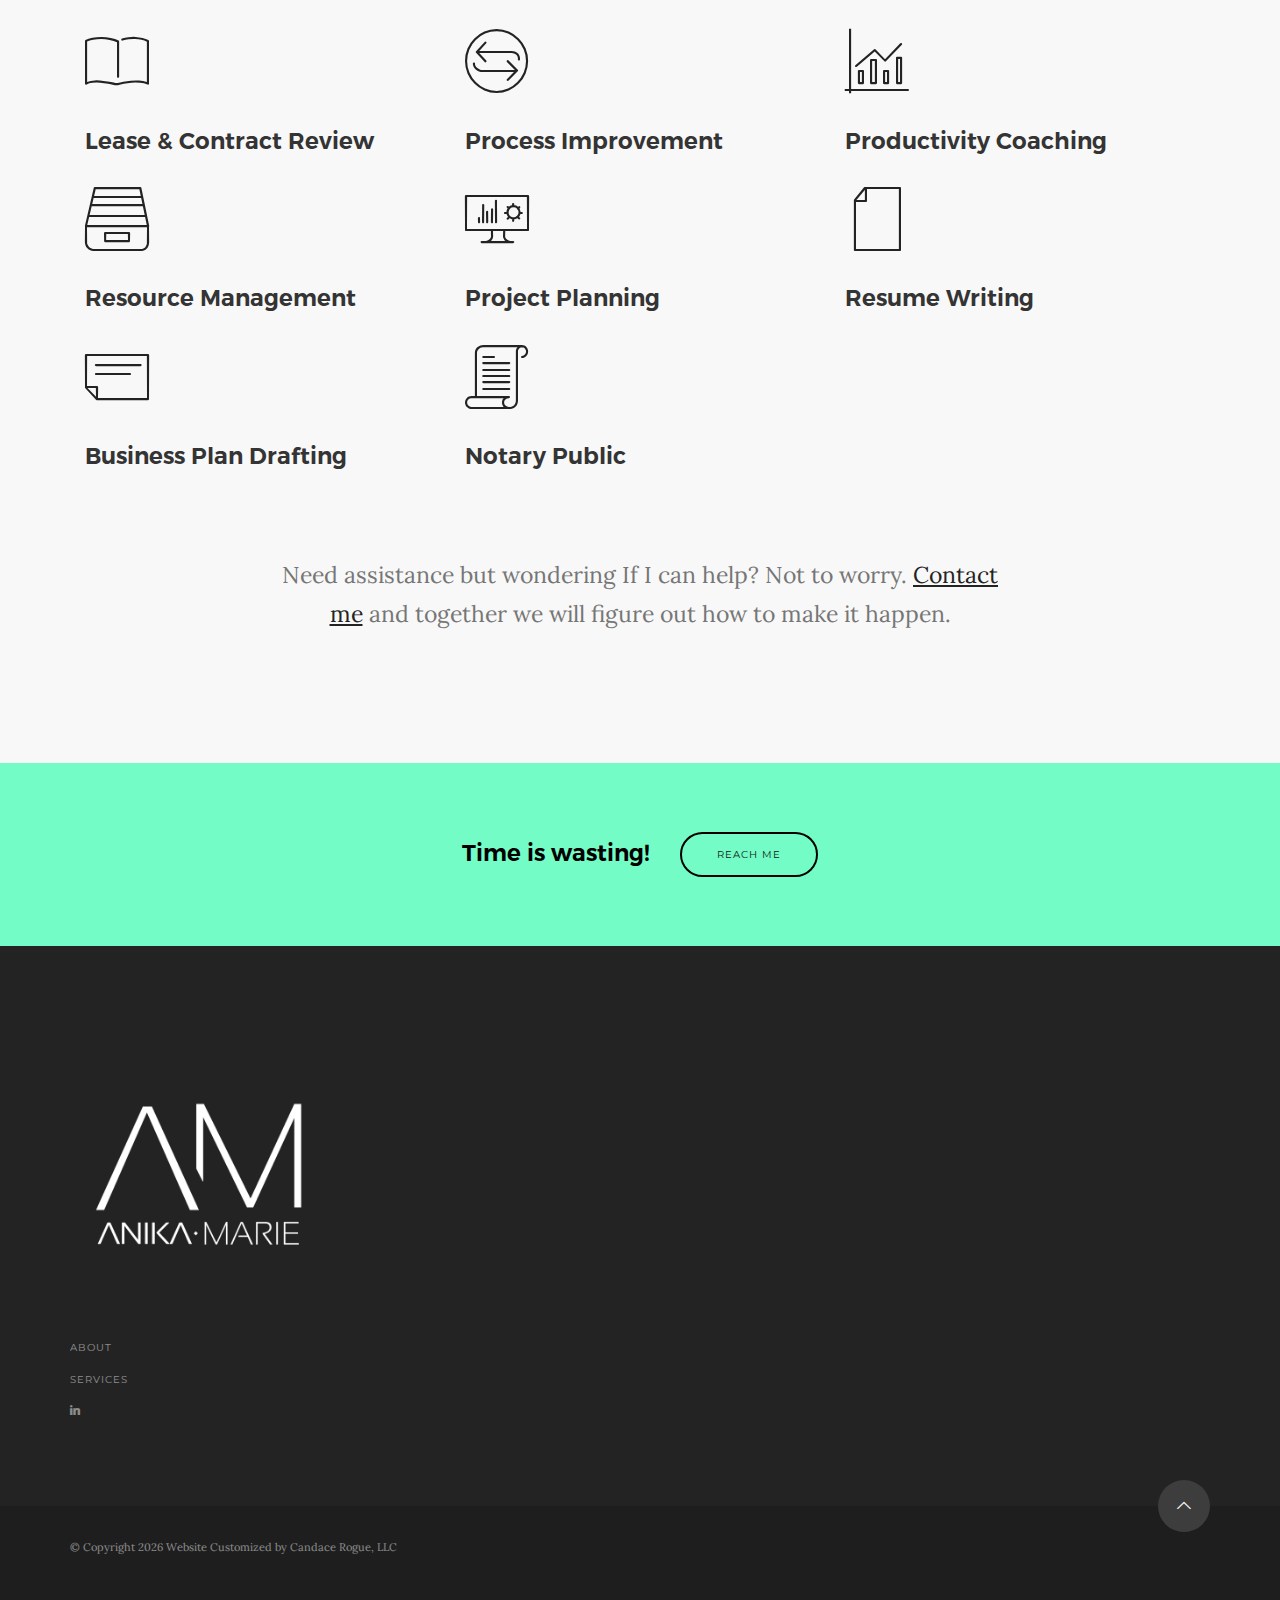
==== commit c6ab0cbe: "Changing pictures from b&w to coto color, renaming community service to outreach, and removing extra" ====
--- a/home.html
+++ b/home.html
@@ -126,9 +126,9 @@
                             <div class="testimonial__text">
                                 <h3>About</h3>
                                 <blockquote>
-                                    <p>From a semi-small town, I am Portsmouth, VA born and raised. I come from a very large family where I was the first to graduate from a 4-year college program. I stand on the shoulders of a strong support system; one that paved the way for me to attain all of my life goals, including applying to law school.</p> 
+                                    <p style="margin-bottom: 0;">From a semi-small town, I am Portsmouth, VA born and raised. I come from a very large family where I was the first to graduate from a 4-year college program. I stand on the shoulders of a strong support system; one that paved the way for me to attain all of my life goals, including applying to law school.</p> 
                                     <p>At 32, I am a serious candidate who brings more than professional accomplishments to the table and classroom; I also bring life experience and perspective. Hard work, integrity and service are engraved into the core of my being. I apply them in everything that I do as a wife, mother and servant.</p>
-                                     <p>Whether I am in the living room or boardroom, who I am are one in the same. If asked, friends, family and colleagues would describe me as compassionate, loyal, trustworthy, hard-working, reliable, calculated and tough but fair. My loving family, serving others, thinking through challenging situations and engaging in meaningful conversations make my life complete.</p>
+                                    <p>Whether I am in the living room or boardroom, who I am are one in the same. If asked, friends, family and colleagues would describe me as compassionate, loyal, trustworthy, hard-working, reliable, calculated and tough but fair. My loving family, serving others, thinking through challenging situations and engaging in meaningful conversations make my life complete.</p>
                                     <p>Thank you for your consideration. It is with humility and excitement that I embark on this new journey into a career in law.</p> 
                                 </blockquote>
                                 <h5>&mdash; Anika Marie</h5>
@@ -241,7 +241,7 @@
                                     </a>
                                 </div>
                                 <!--end item-->
-                                <div class="col-sm-12 masonry__item" data-masonry-filter="community servant">
+                                <div class="col-sm-12 masonry__item" data-masonry-filter="outreach">
                                     <a href="#">
                                         <div class="card card--horizontal card-5">
                                             <div class="card__image col-sm-7 col-md-8">
@@ -264,12 +264,12 @@
                                     </a>
                                 </div>
                                 <!--end item-->
-                                <div class="col-sm-12 masonry__item" data-masonry-filter="community servant">
-                                    <a href="#">
-                                        <div class="card card--horizontal card-5">
-                                            <div class="card__image col-sm-7 col-md-8">
-                                                <div class="background-image-holder">
-                                                    <img alt="Pic" src="img/mentorship.jpg" />
+                                <div class="col-sm-12 masonry__item" data-masonry-filter="outreach">
+                                    <a href="#">
+                                        <div class="card card--horizontal card-5">
+                                            <div class="card__image col-sm-7 col-md-8">
+                                                <div class="background-image-holder">
+                                                    <img alt="Pic" src="img/chosen-vessels.jpg" />
                                                 </div>
                                             </div>
                                             <div class="card__body col-sm-5 col-md-4 boxed boxed--lg bg--white">
@@ -287,7 +287,7 @@
                                     </a>
                                 </div>
                                 <!--end item-->
-                                <div class="col-sm-12 masonry__item" data-masonry-filter="community servant">
+                                <div class="col-sm-12 masonry__item" data-masonry-filter="outreach">
                                     <a href="#">
                                         <div class="card card--horizontal card-5">
                                             <div class="card__image col-sm-7 col-md-8">
@@ -504,7 +504,7 @@
                     <div class="row">
                         <div class="col-sm-12 text-center">
                             <h4>Time is wasting!</h4>
-                            <a class="btn btn--sm" href="malito:anika@anika-marie.com">
+                            <a class="btn btn--sm" href="mailto:anika@anika-marie.com">
                                 <span class="btn__text">
                                     Reach Me
                                 </span>
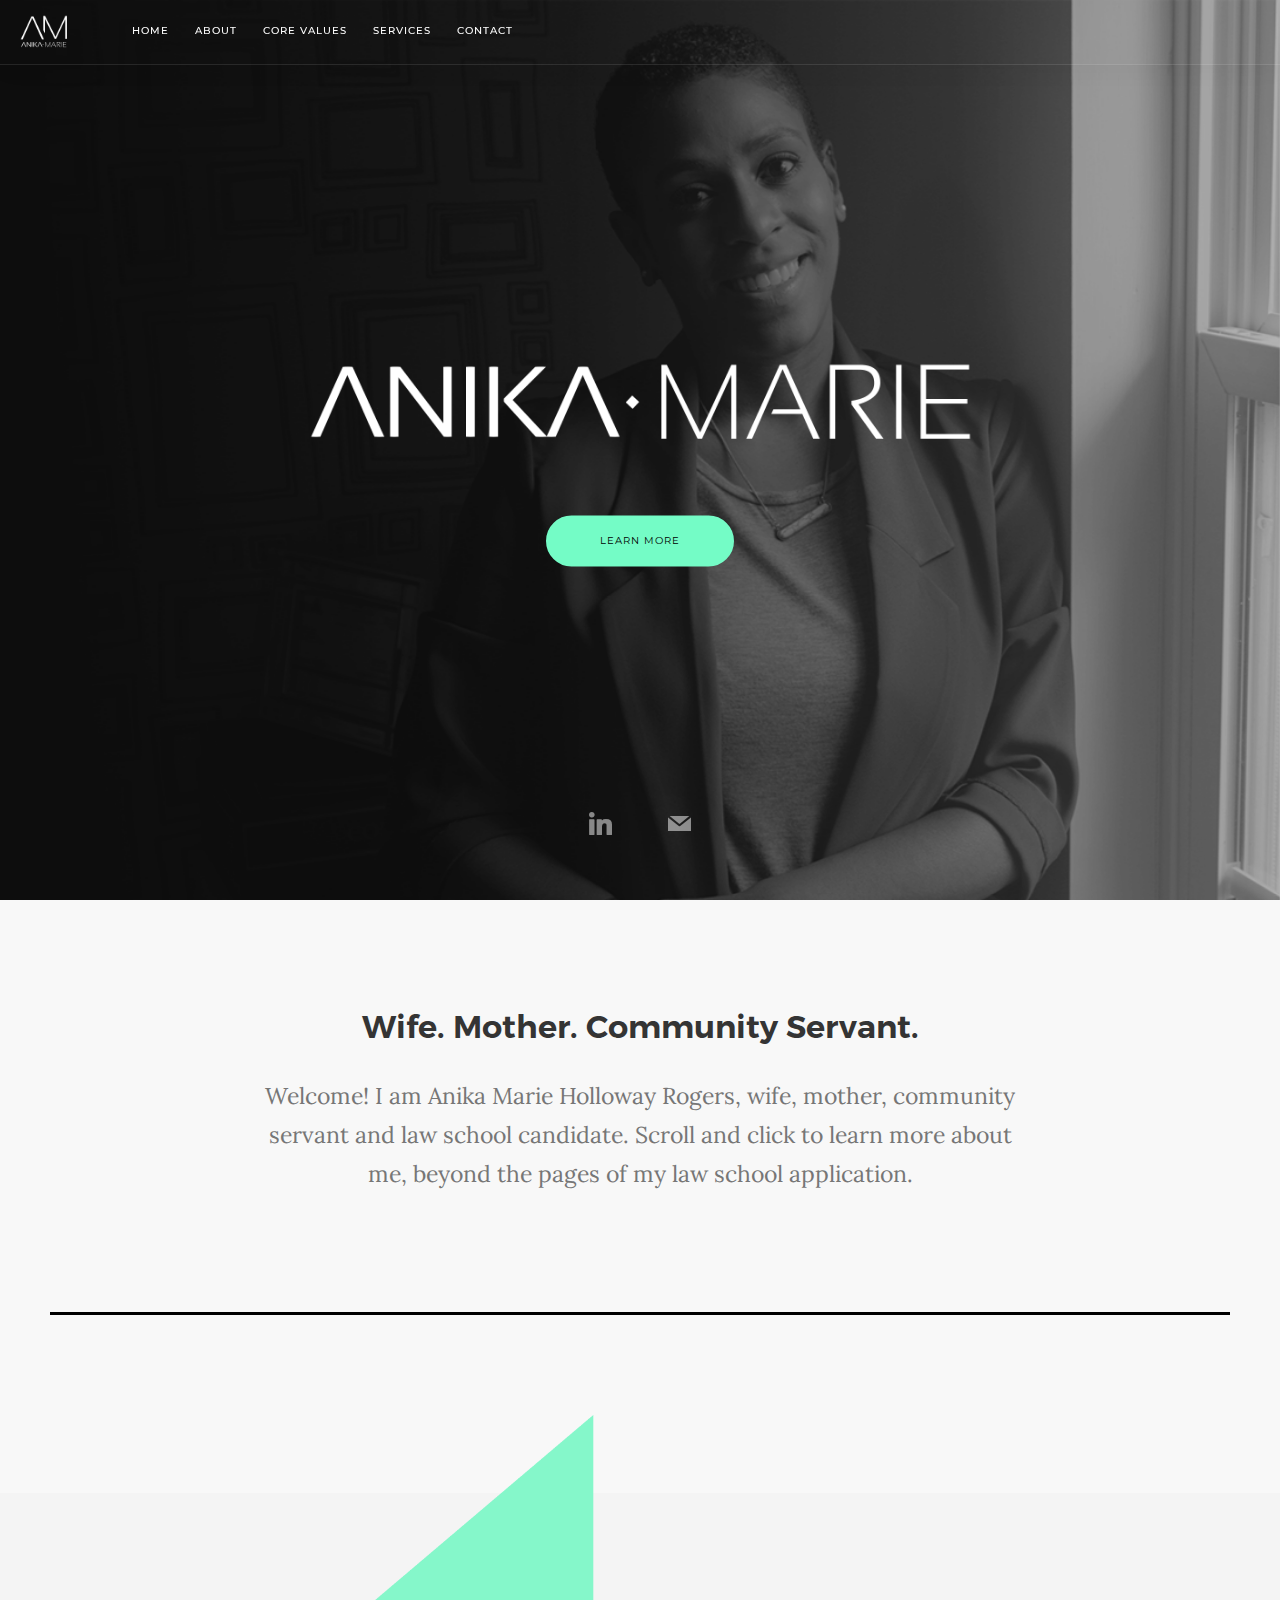
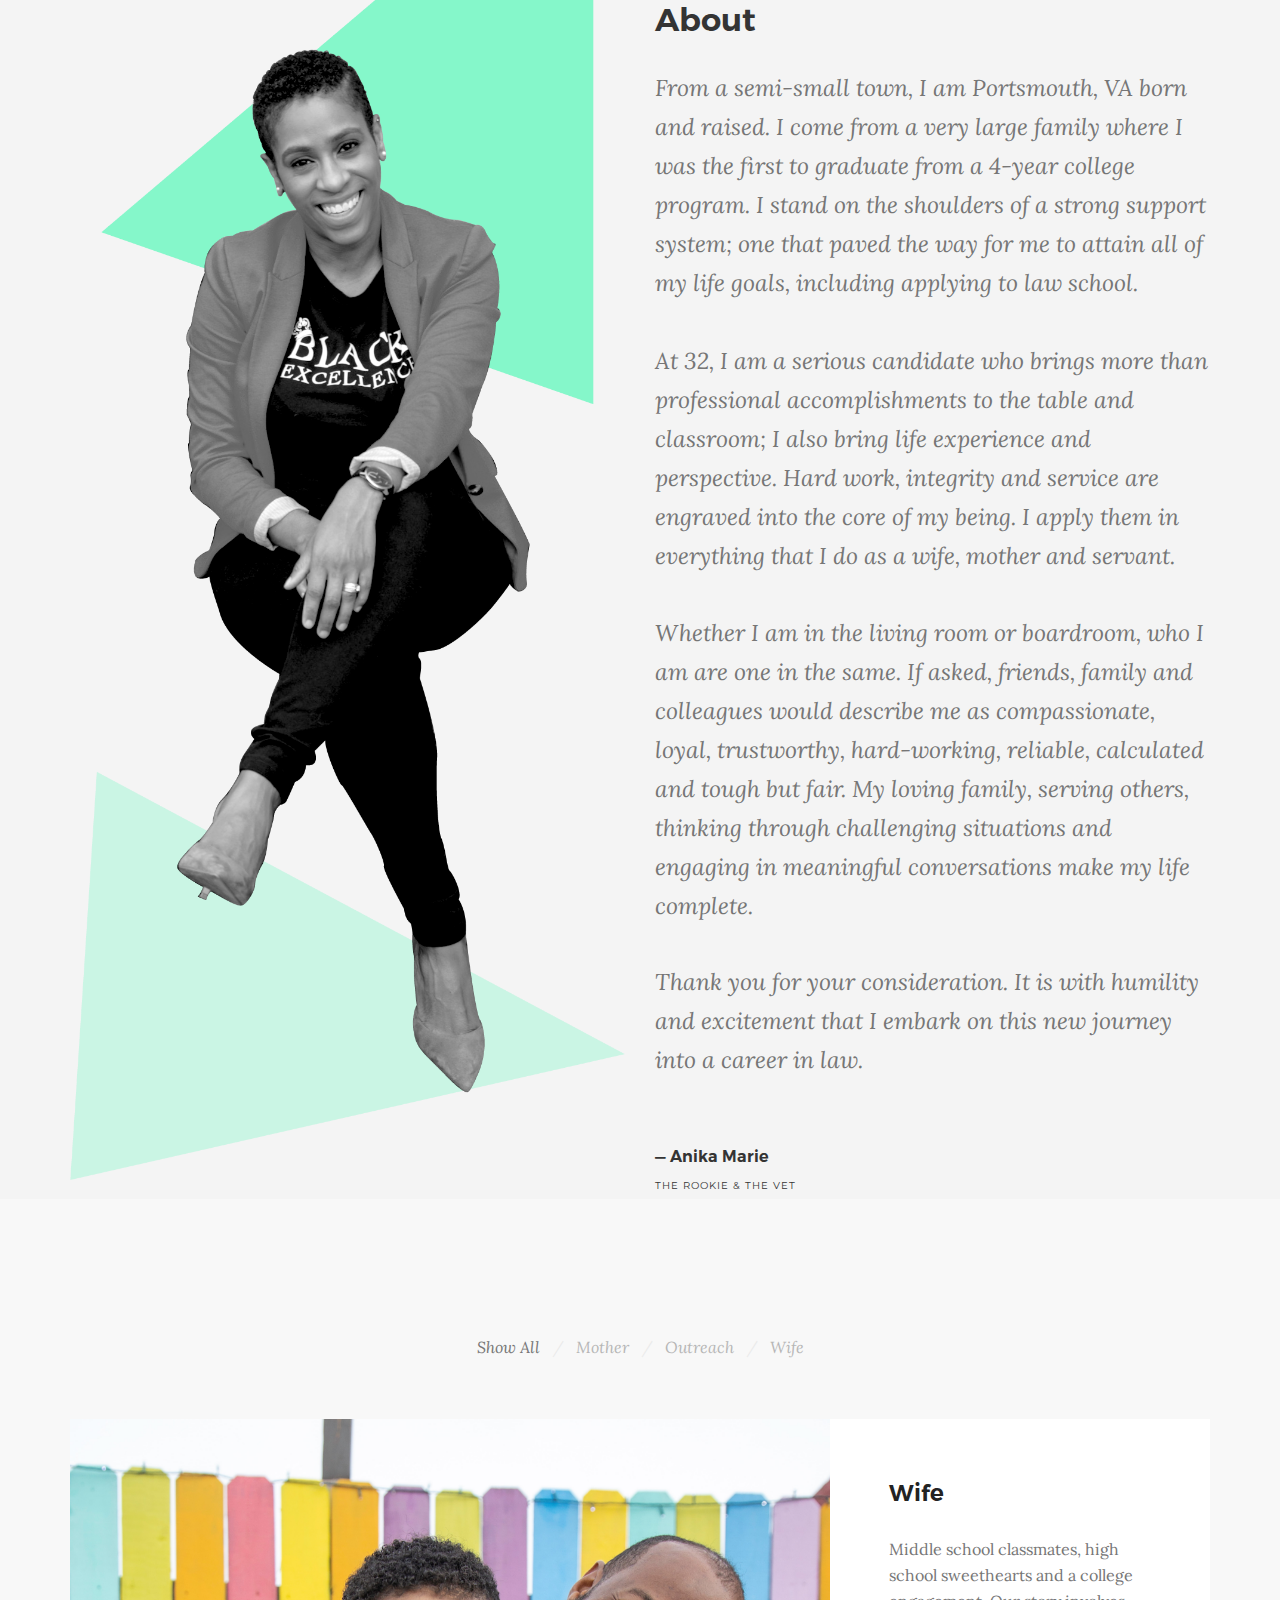
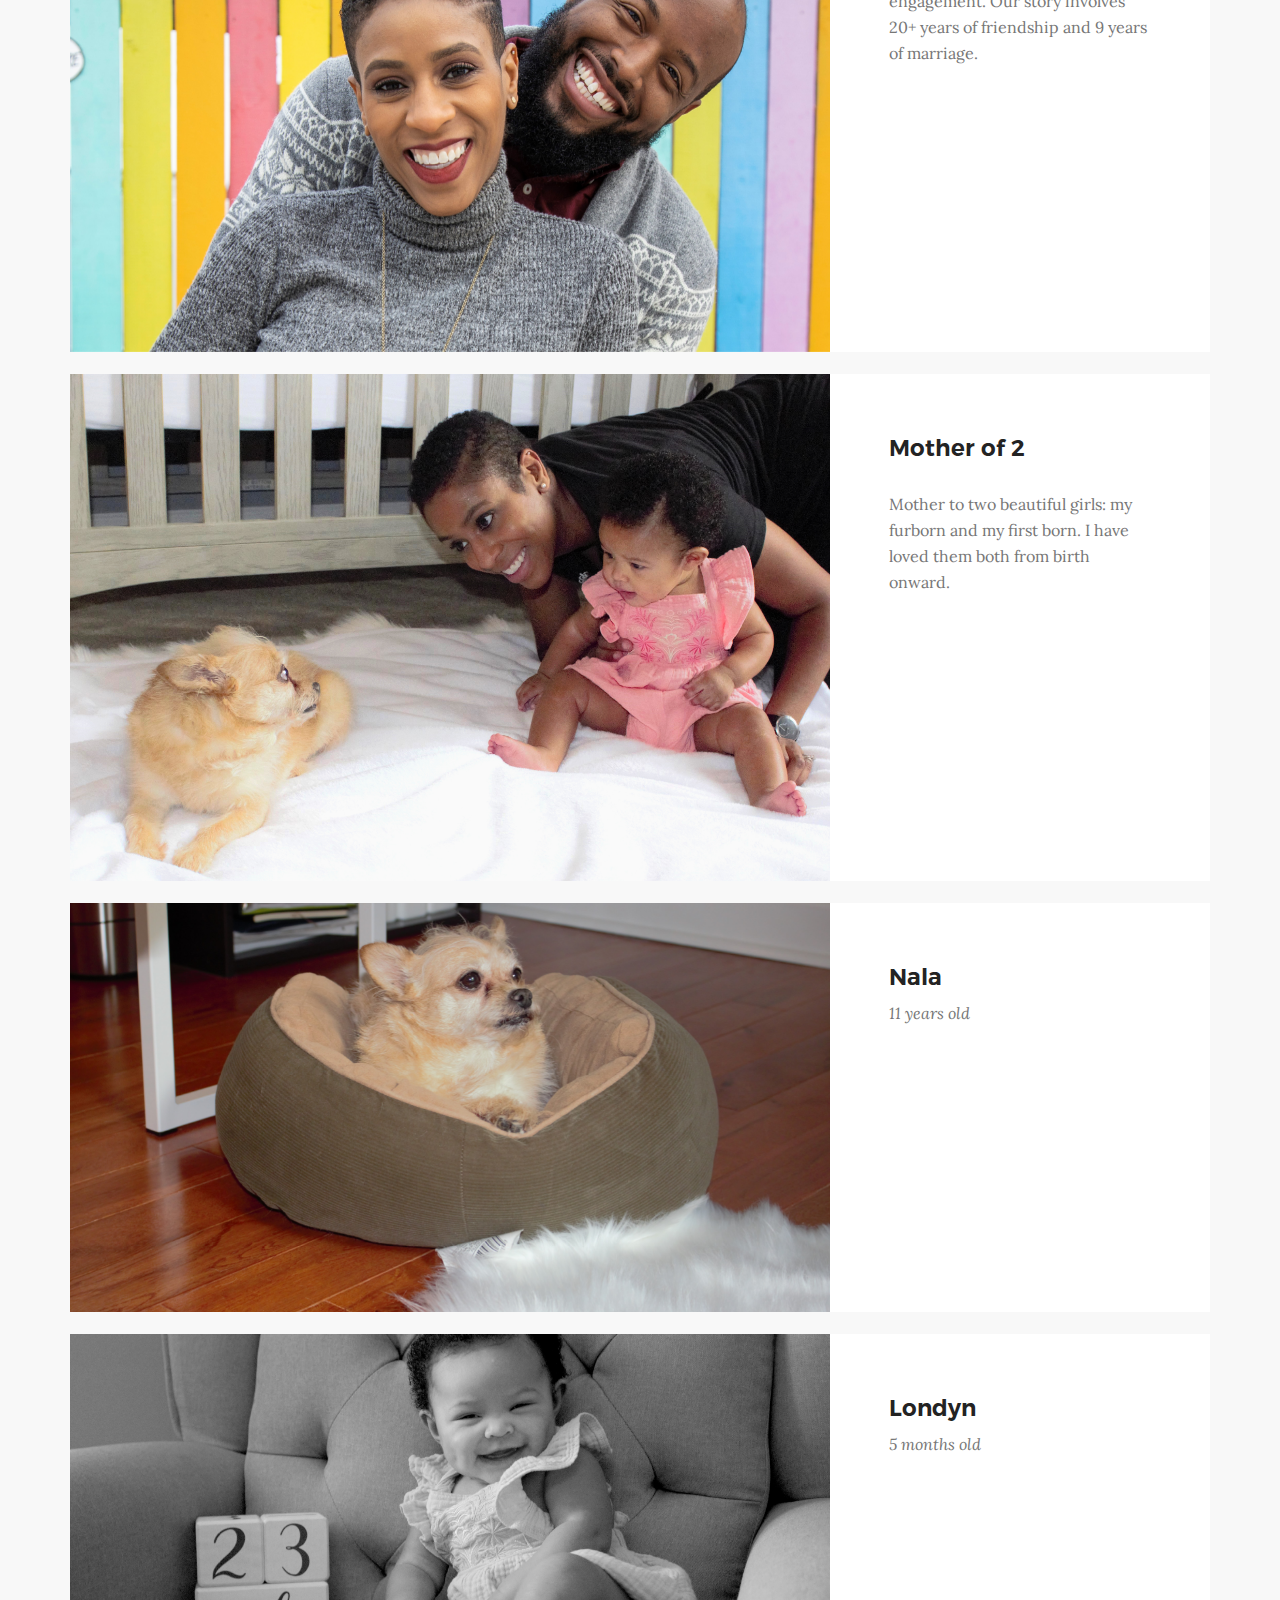
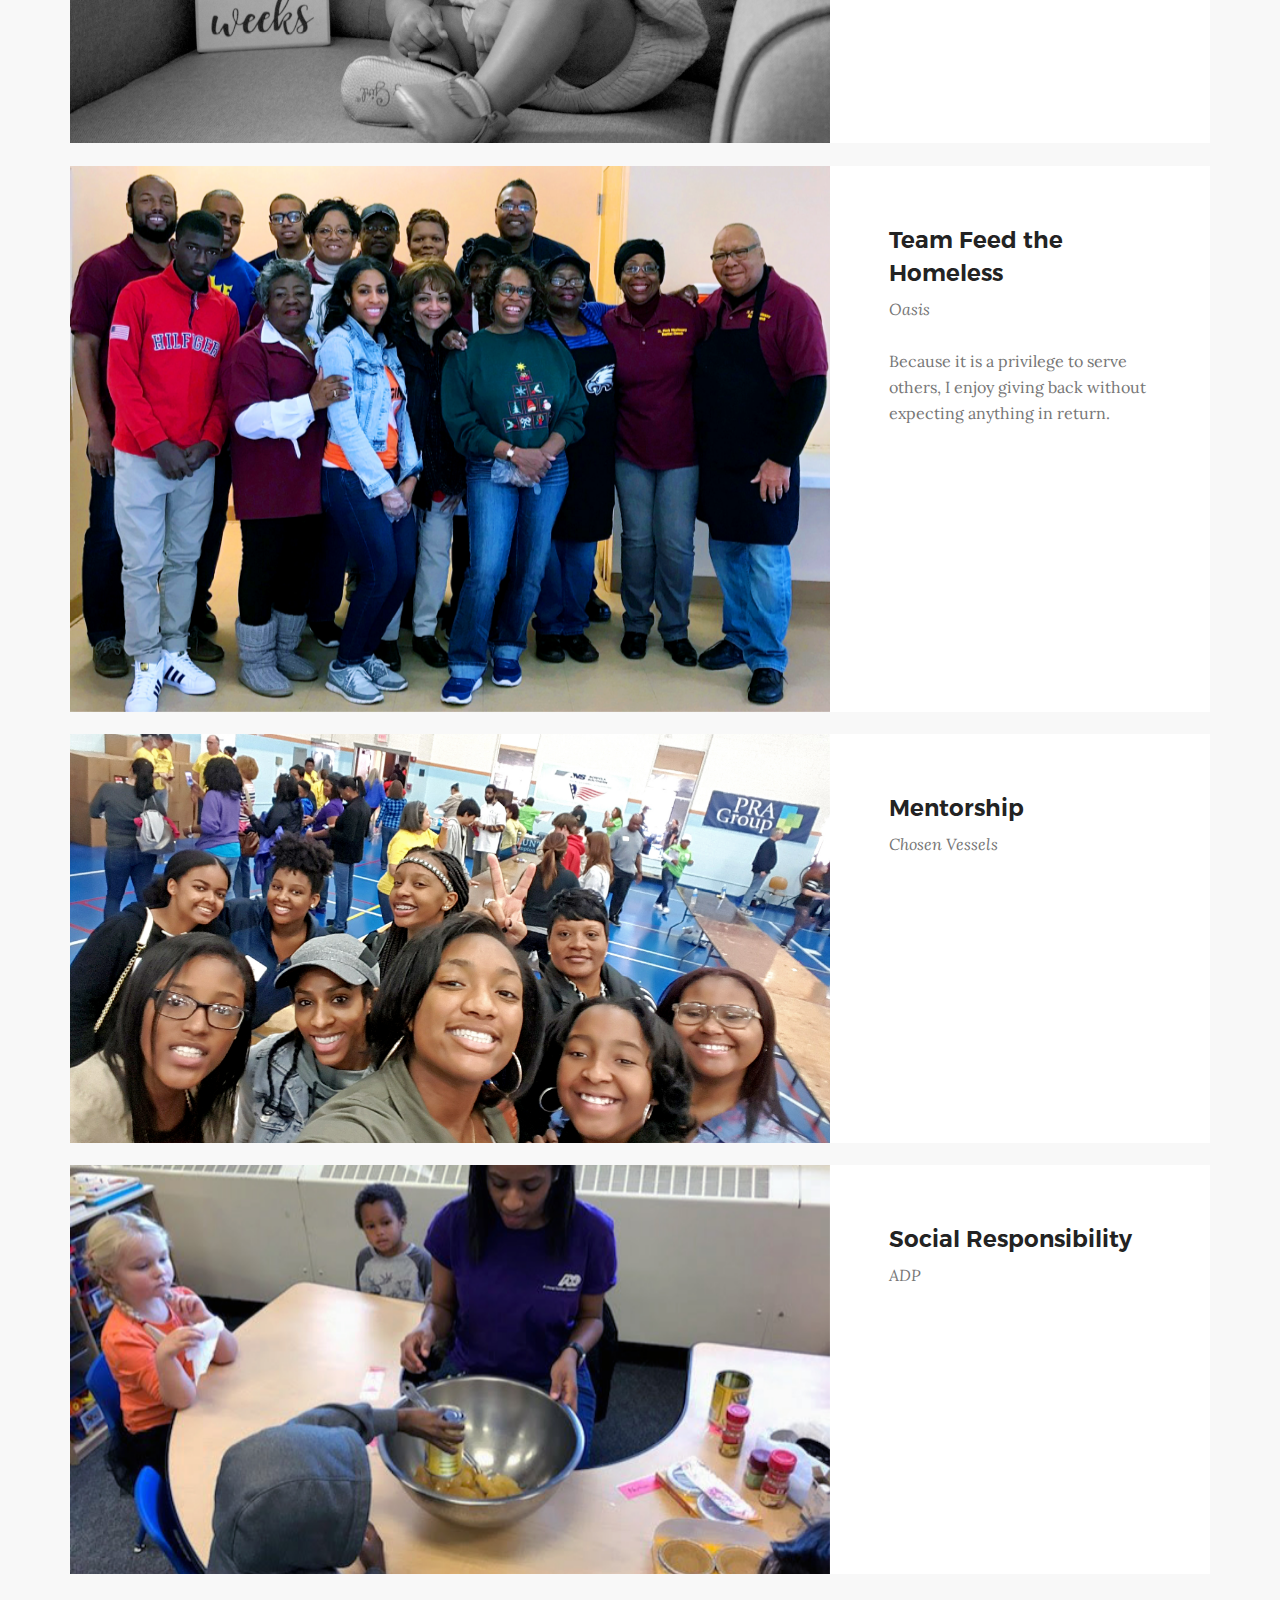
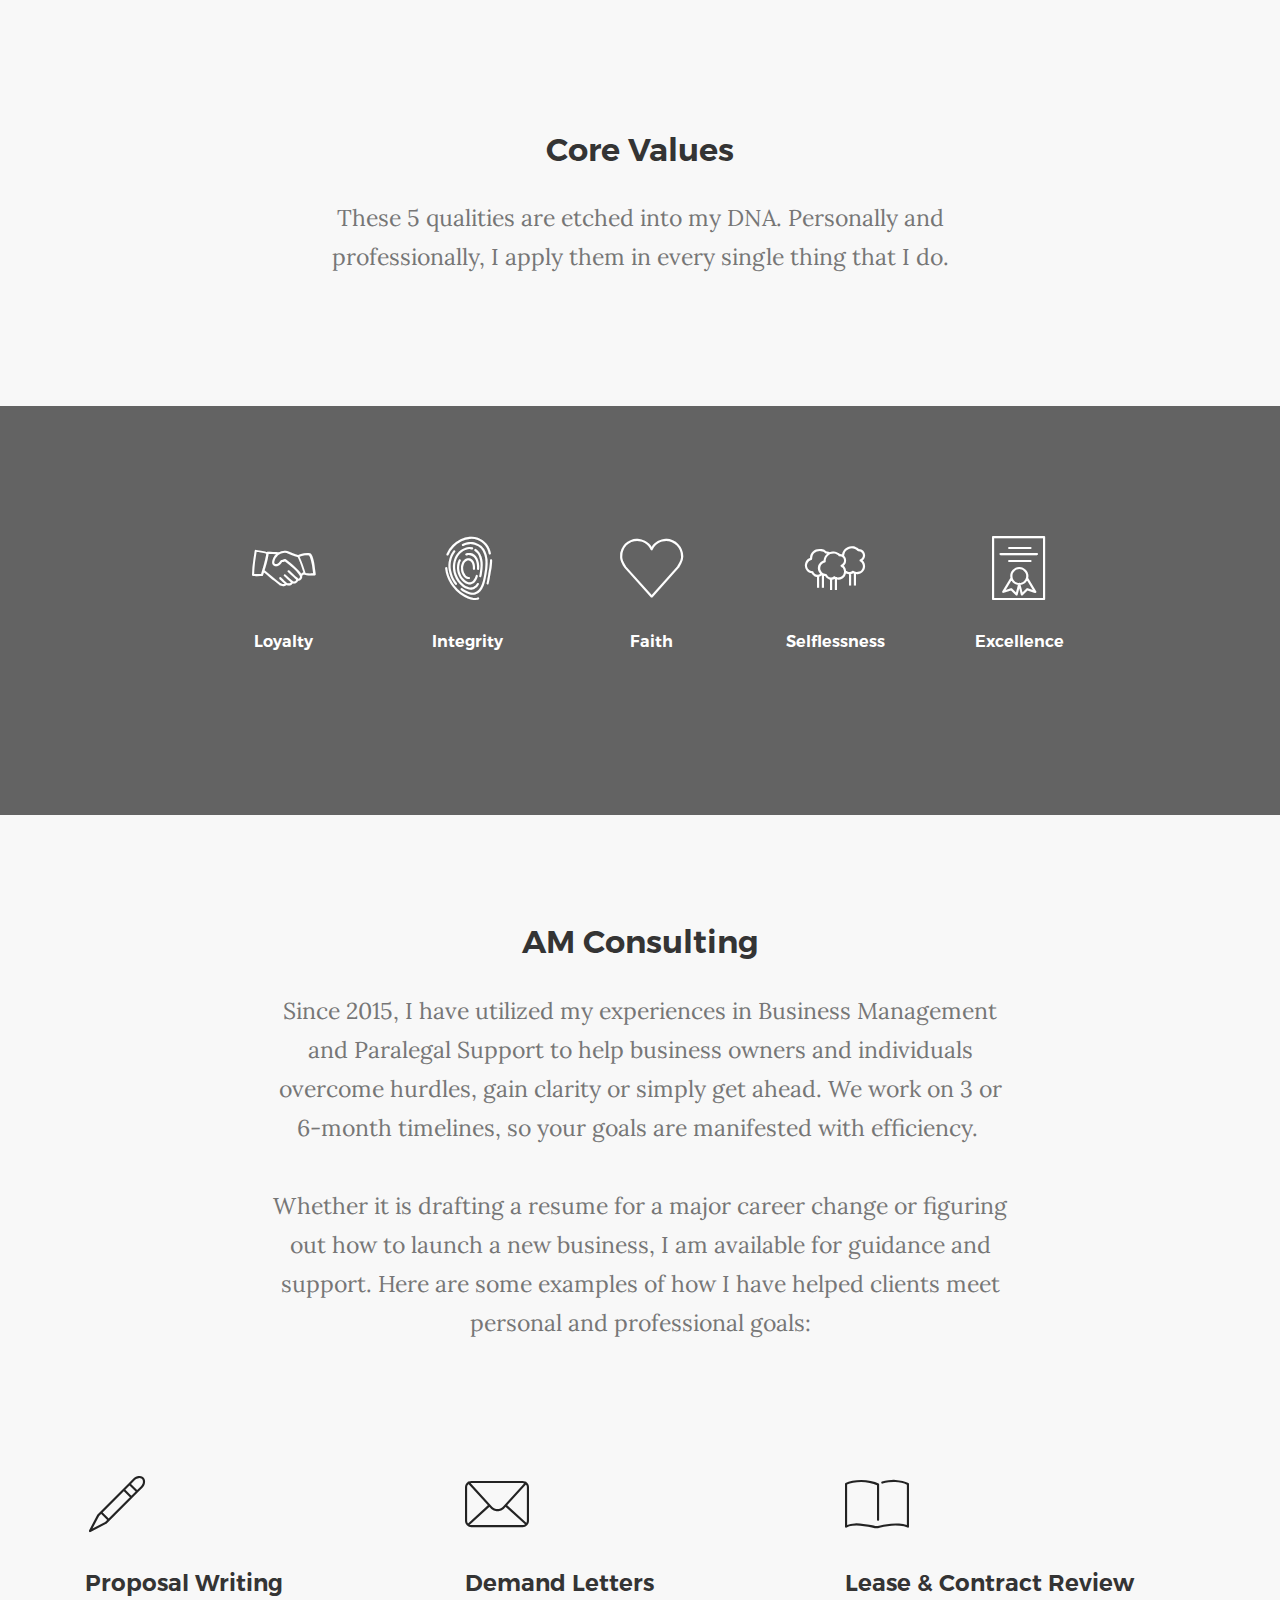
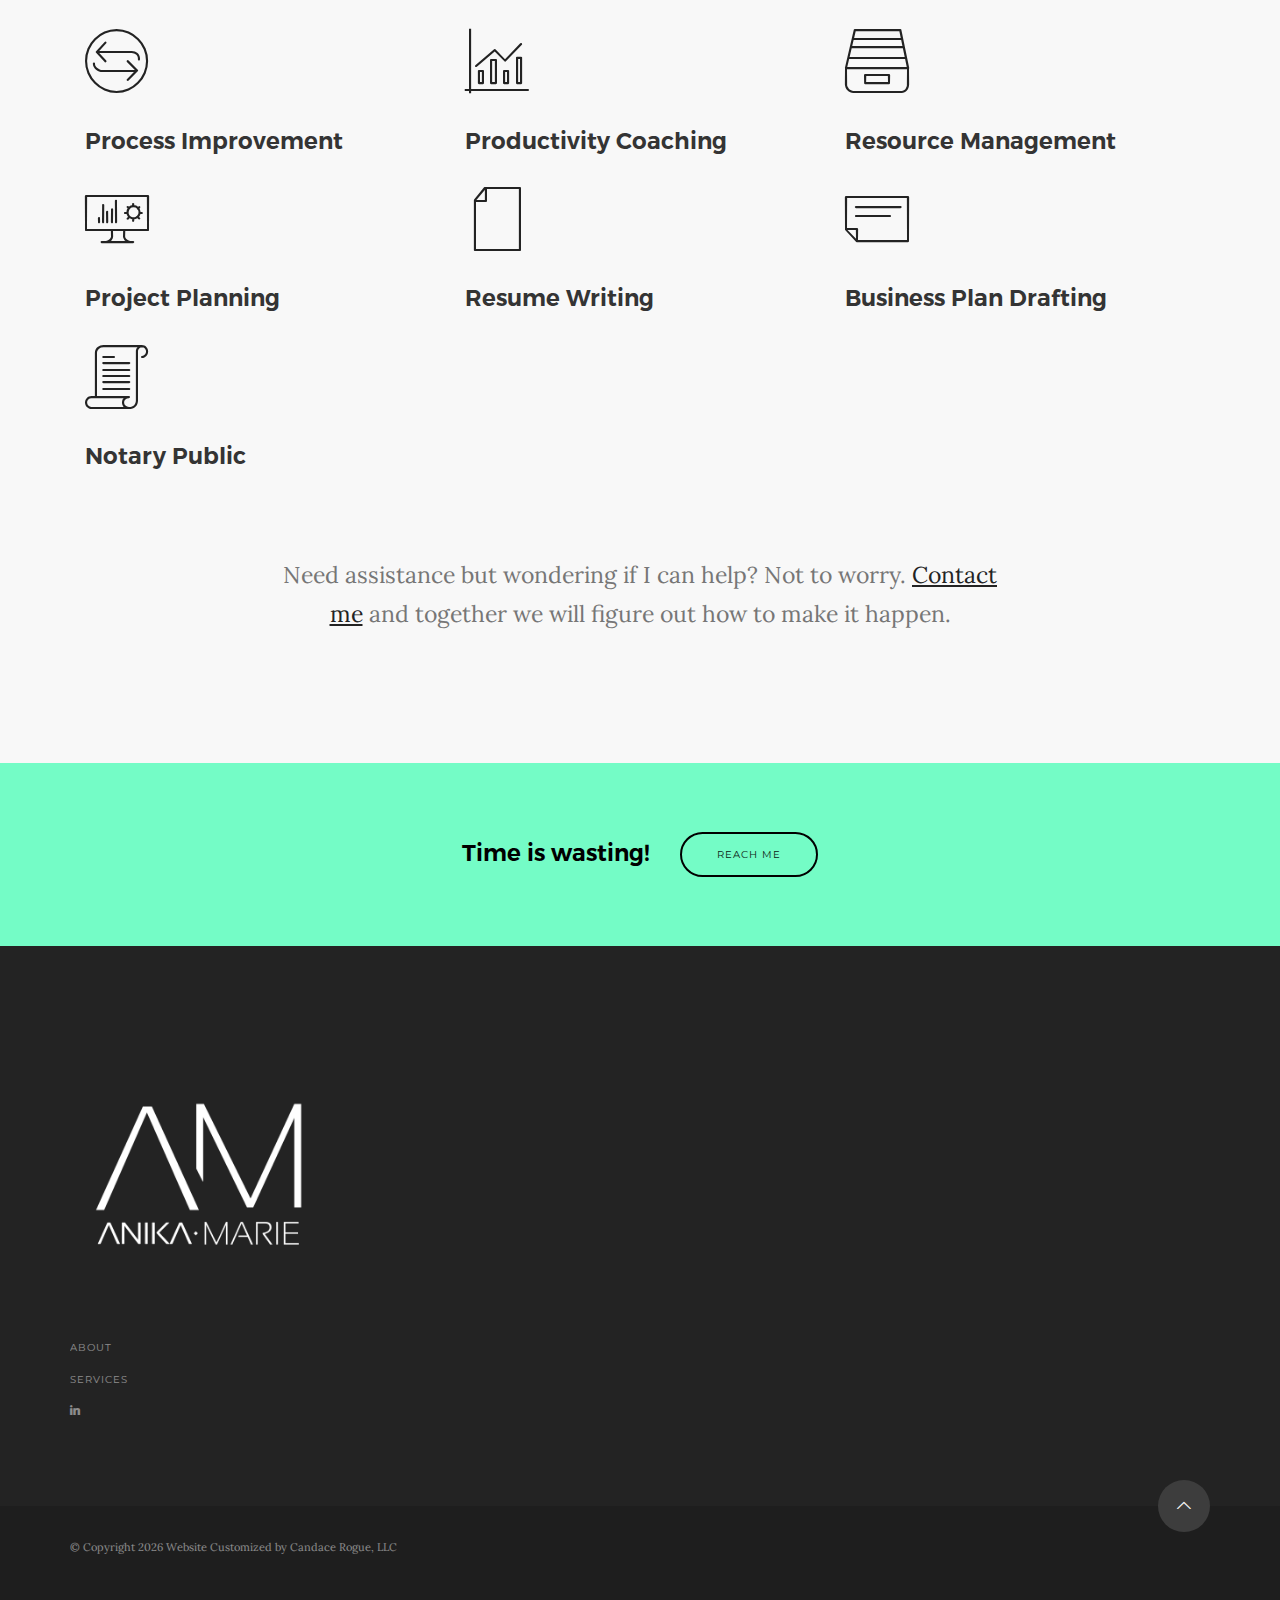
==== commit 16db335d: "Removing Legal Brief Writing from services" ====
--- a/home.html
+++ b/home.html
@@ -410,13 +410,6 @@
                         </div> -->
                         <div class="col-sm-4">
                             <div class="feature feature-1">
-                                <i class="icon icon--lg icon-Management"></i>
-                                <h4>Legal Brief Writing</h4>
-                                <!-- <p>Grok integrate thinker-maker-doer piverate entrepreneur sticky note iterate waterfall is so 2000 and late 360 campaign cortado quantitative vs. qualitative.</p> -->
-                            </div>
-                        </div>
-                        <div class="col-sm-4">
-                            <div class="feature feature-1">
                                 <i class="icon icon--lg icon-Pen-3"></i>
                                 <h4>Proposal Writing</h4>
                                 <!-- <p>Grok integrate thinker-maker-doer piverate entrepreneur sticky note iterate waterfall is so 2000 and late 360 campaign cortado quantitative vs. qualitative.</p> -->
@@ -492,7 +485,7 @@
                             </br>
                             </br>
                             <p class="lead">
-                                Need assistance but wondering If I can help? Not to worry. <a href="malito:anika@anika-marie.com">Contact me</a> and together we will figure out how to make it happen.
+                                Need assistance but wondering if I can help? Not to worry. <a href="malito:anika@anika-marie.com">Contact me</a> and together we will figure out how to make it happen.
                             </p>
                         </div>
                     </div>
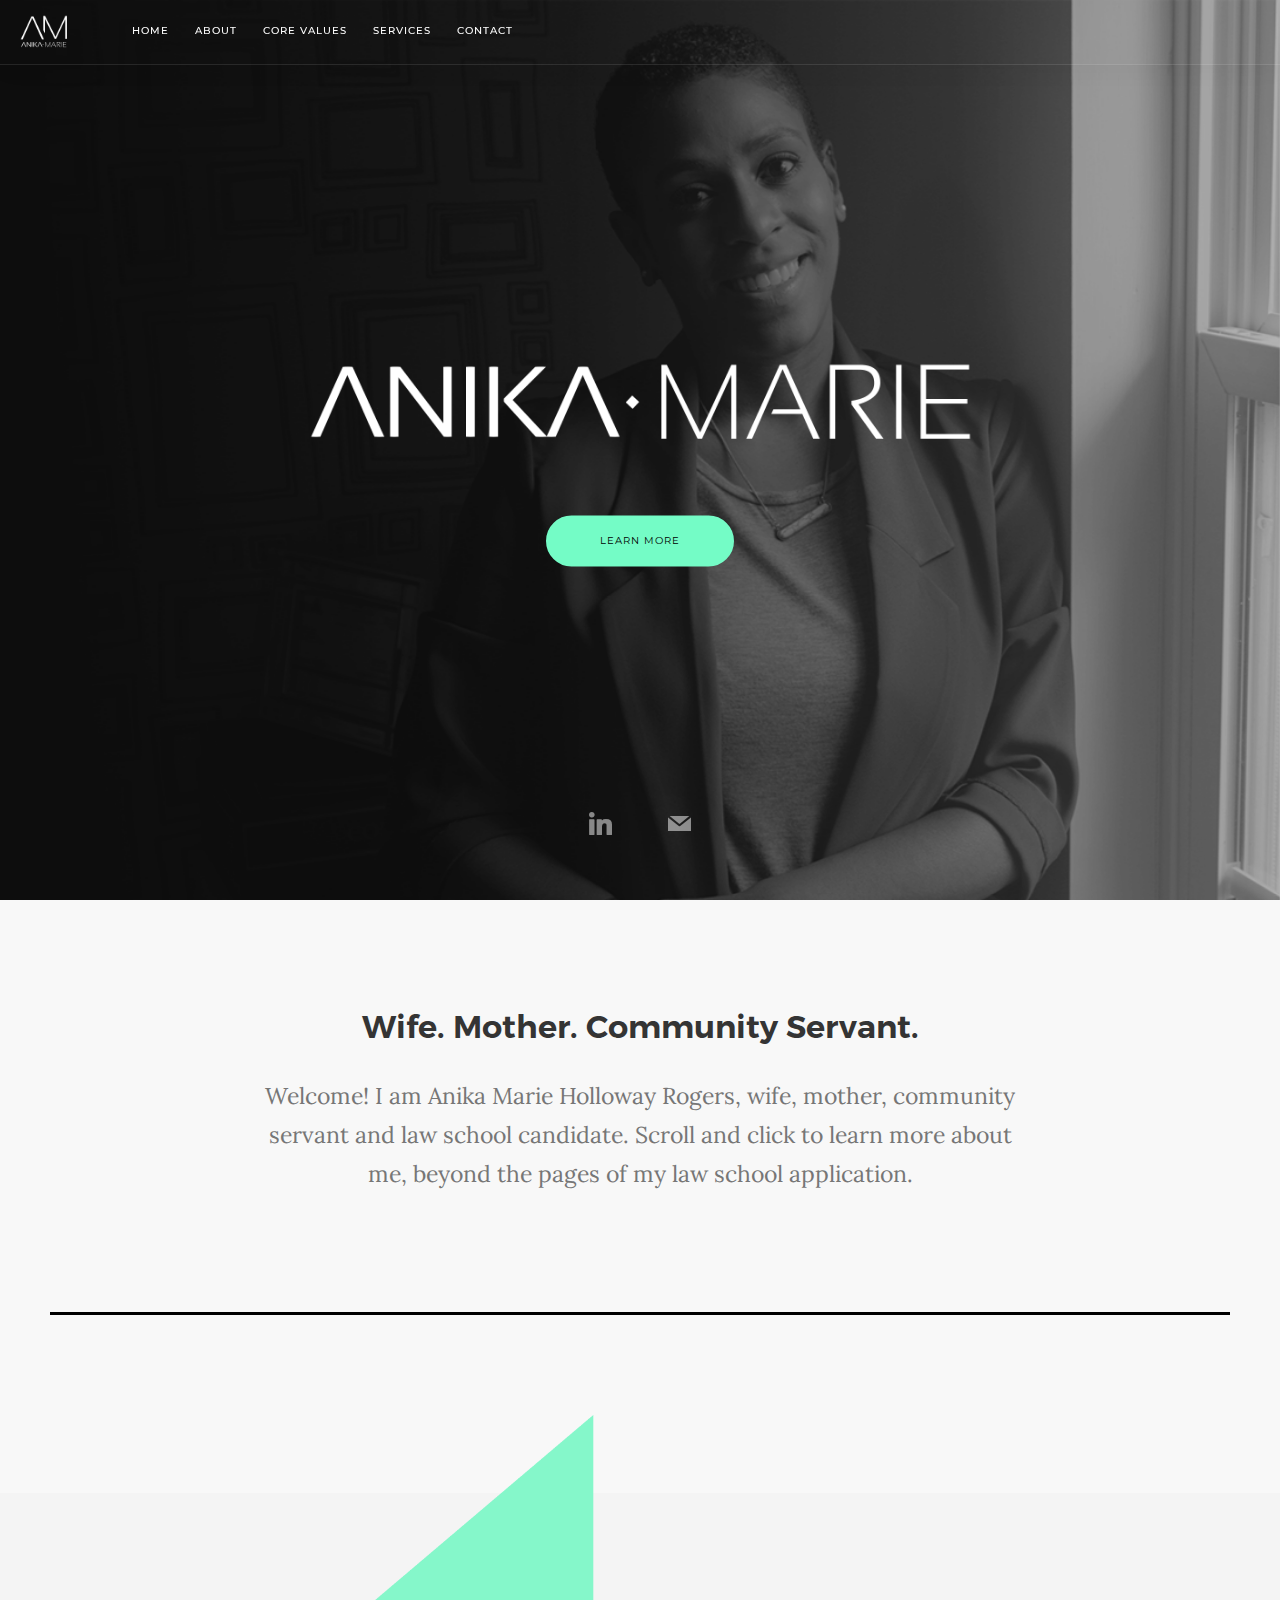
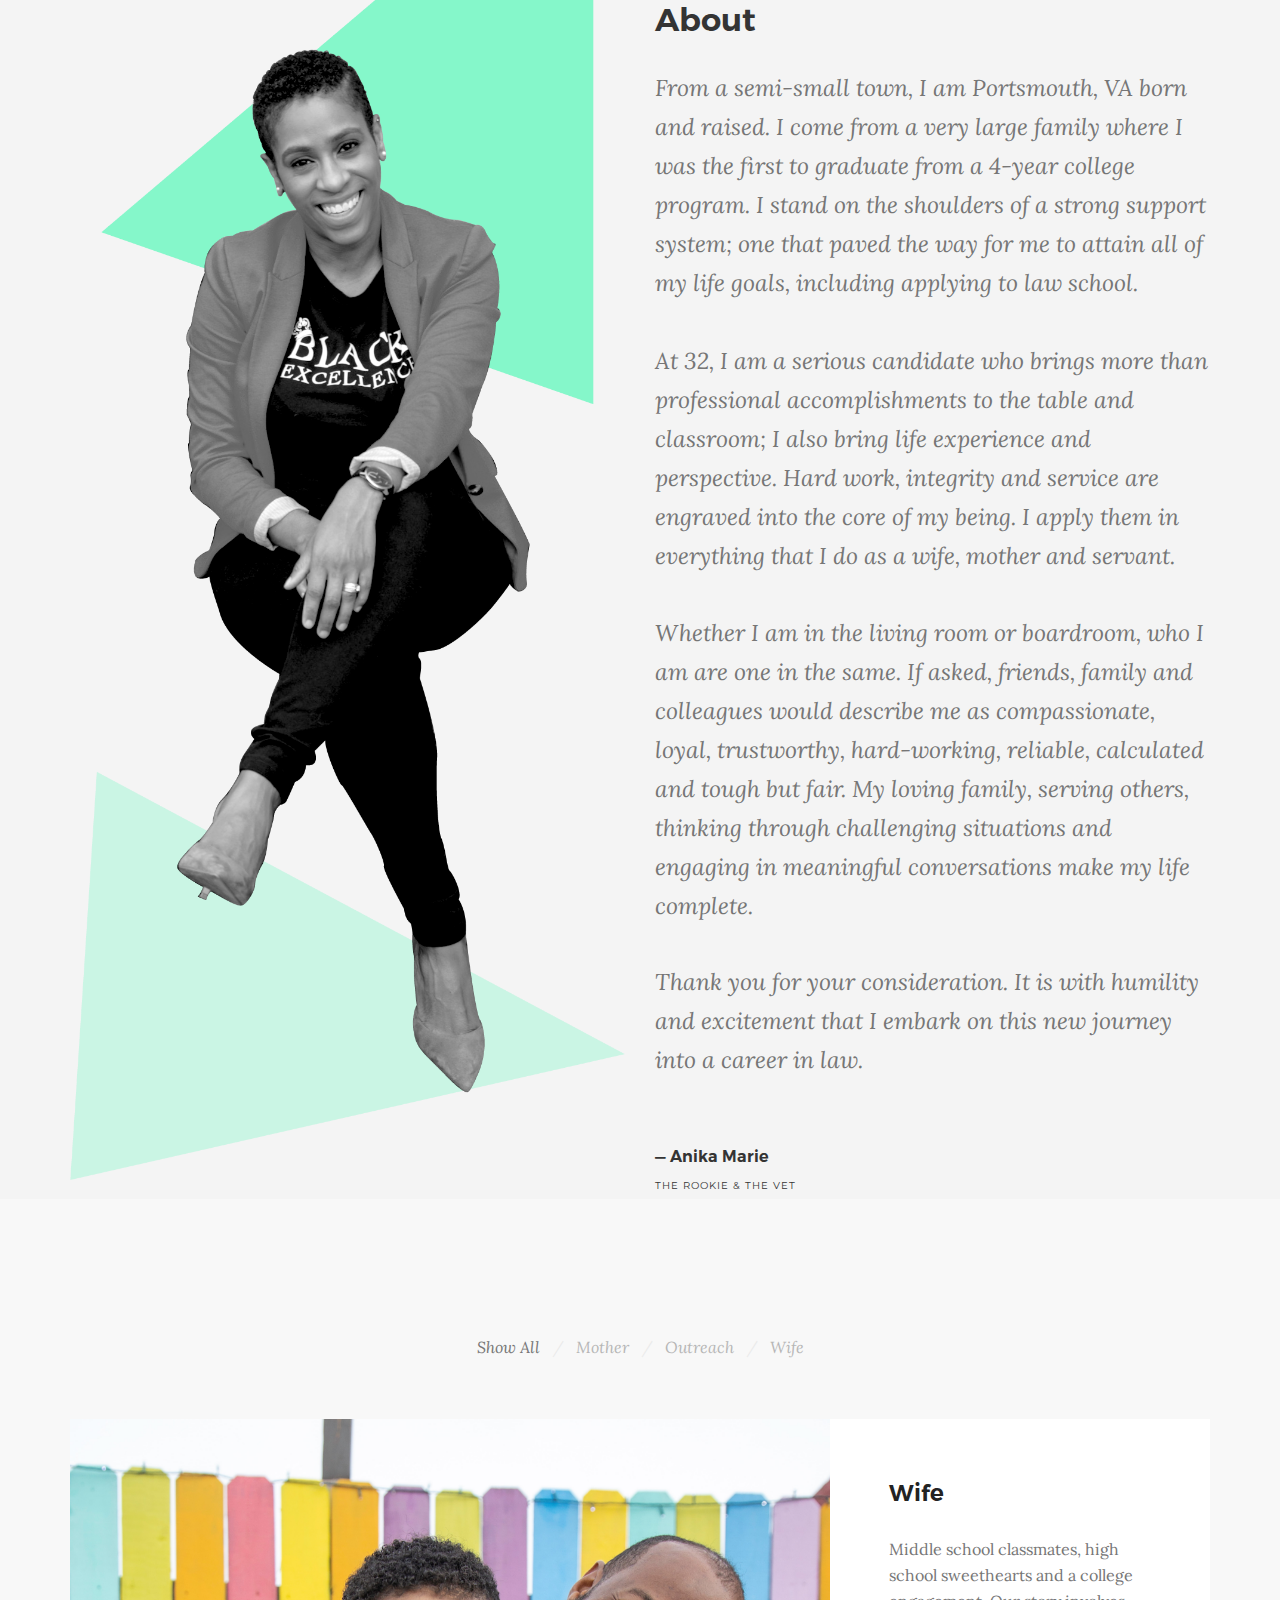
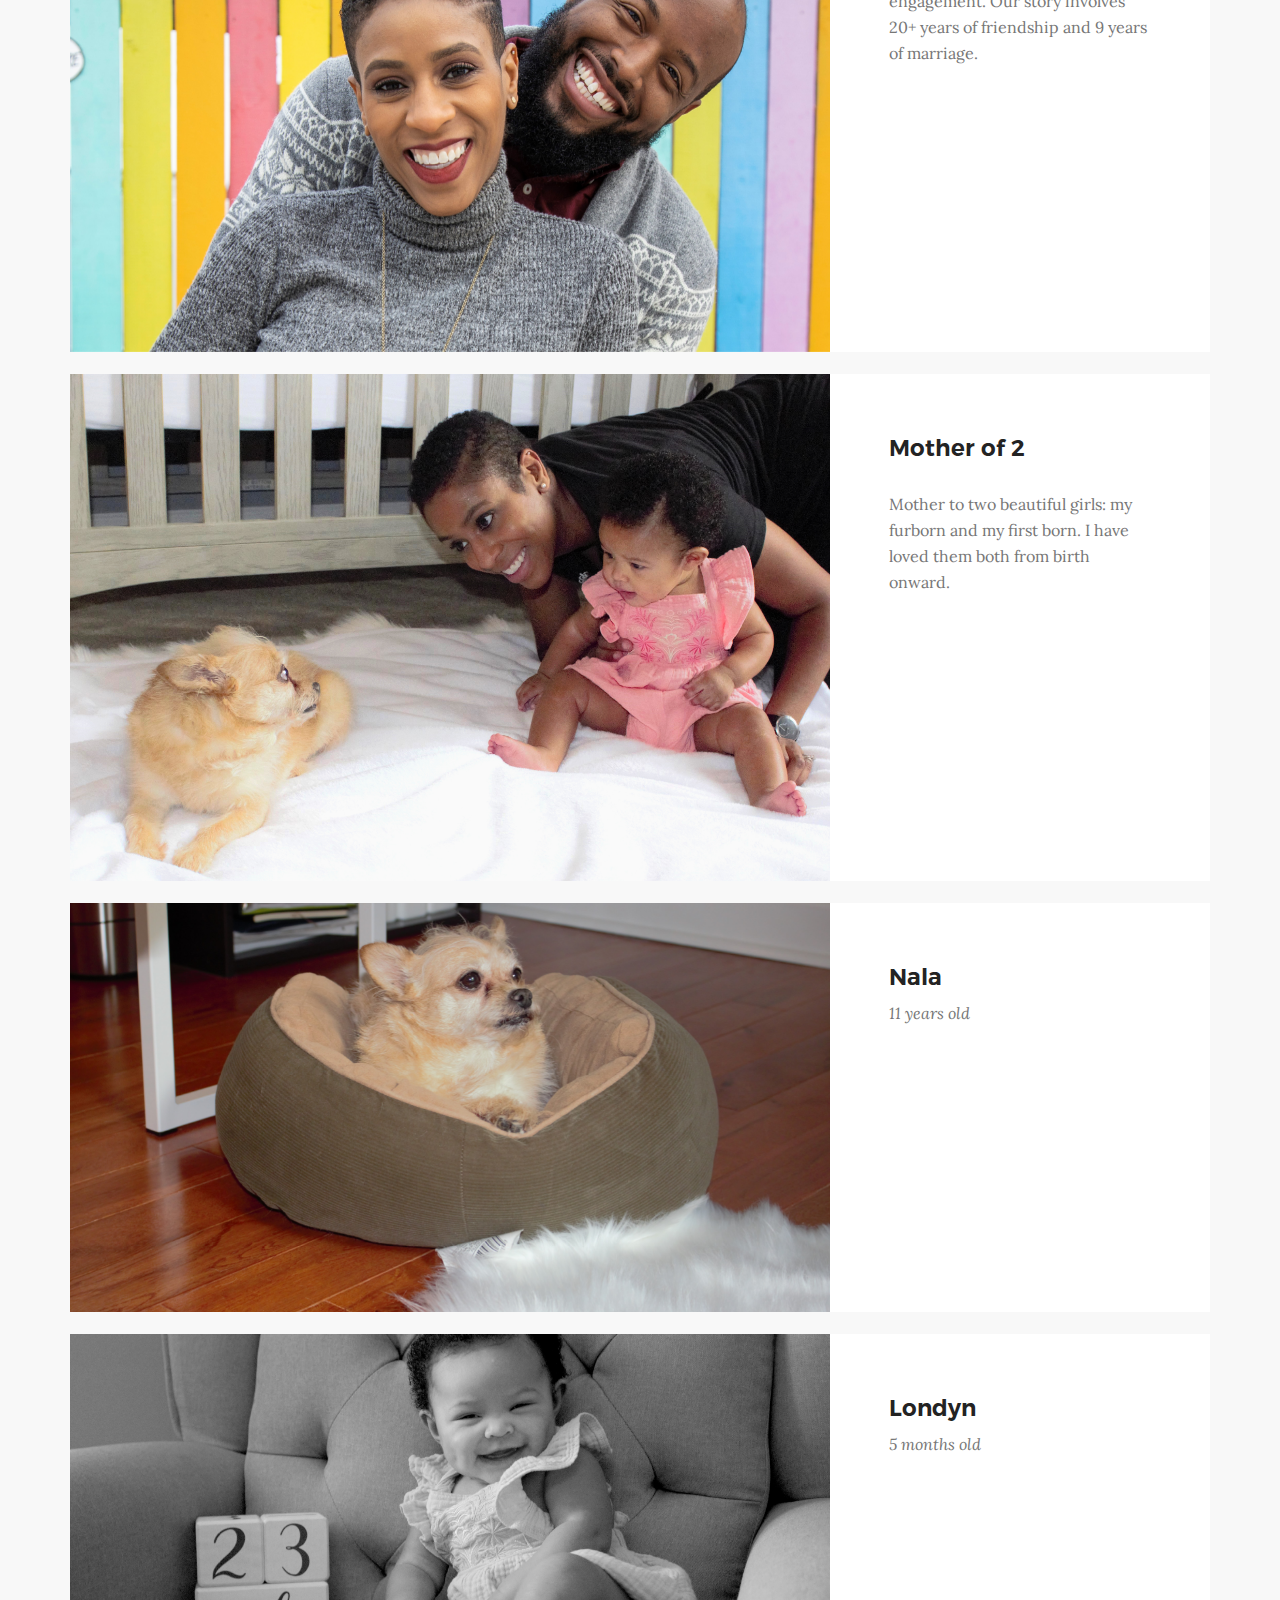
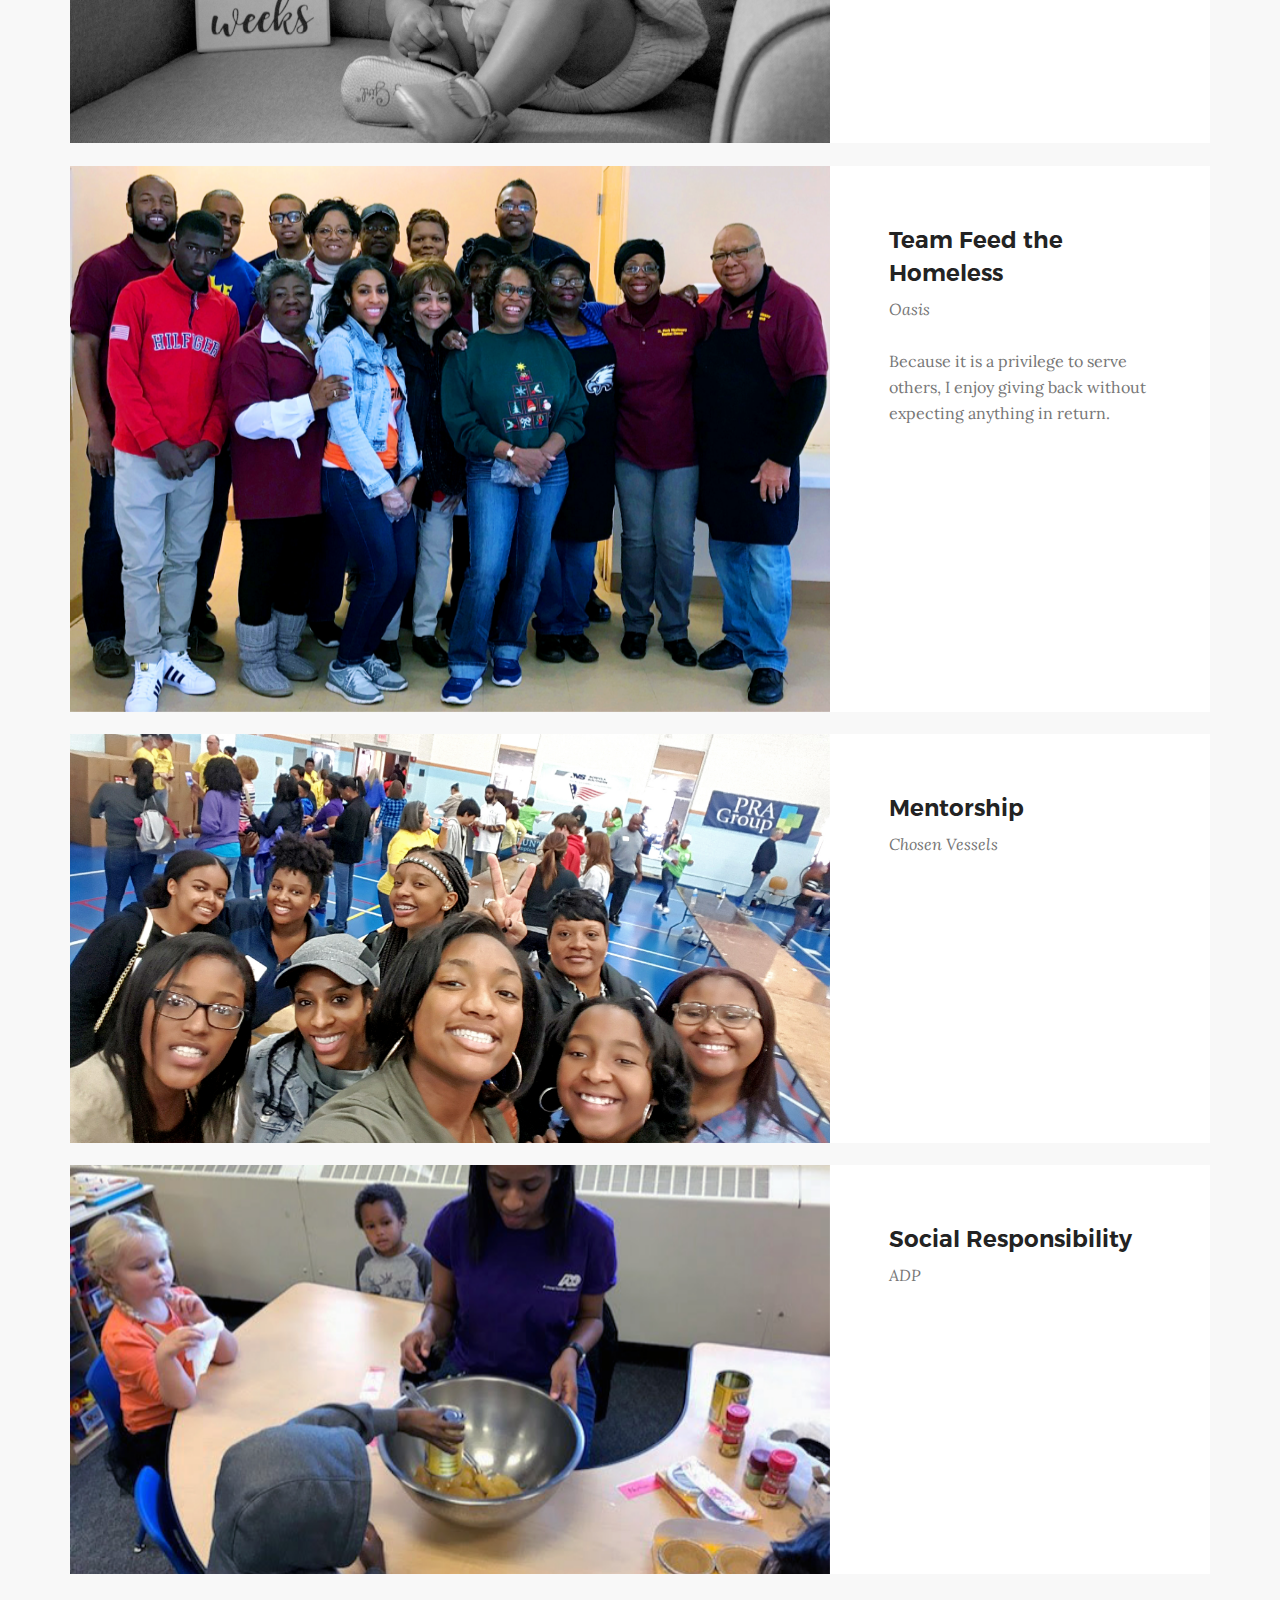
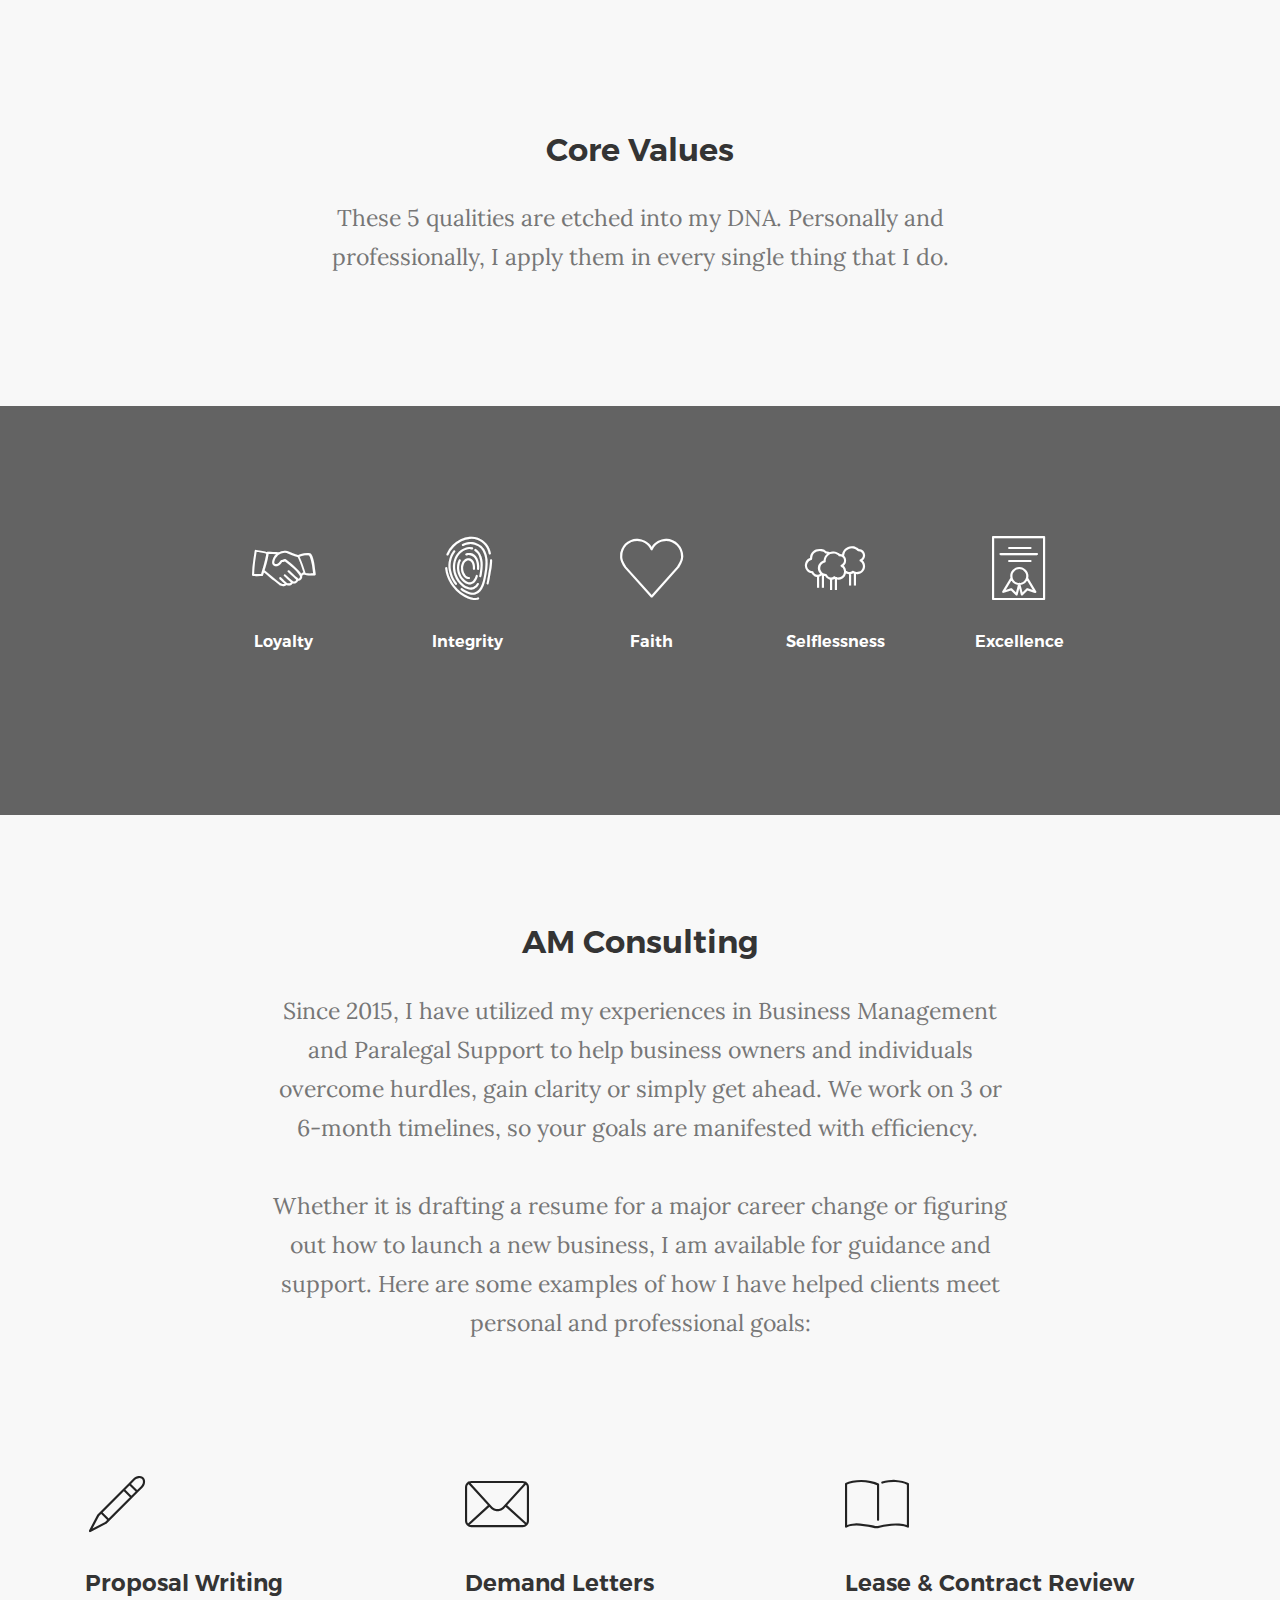
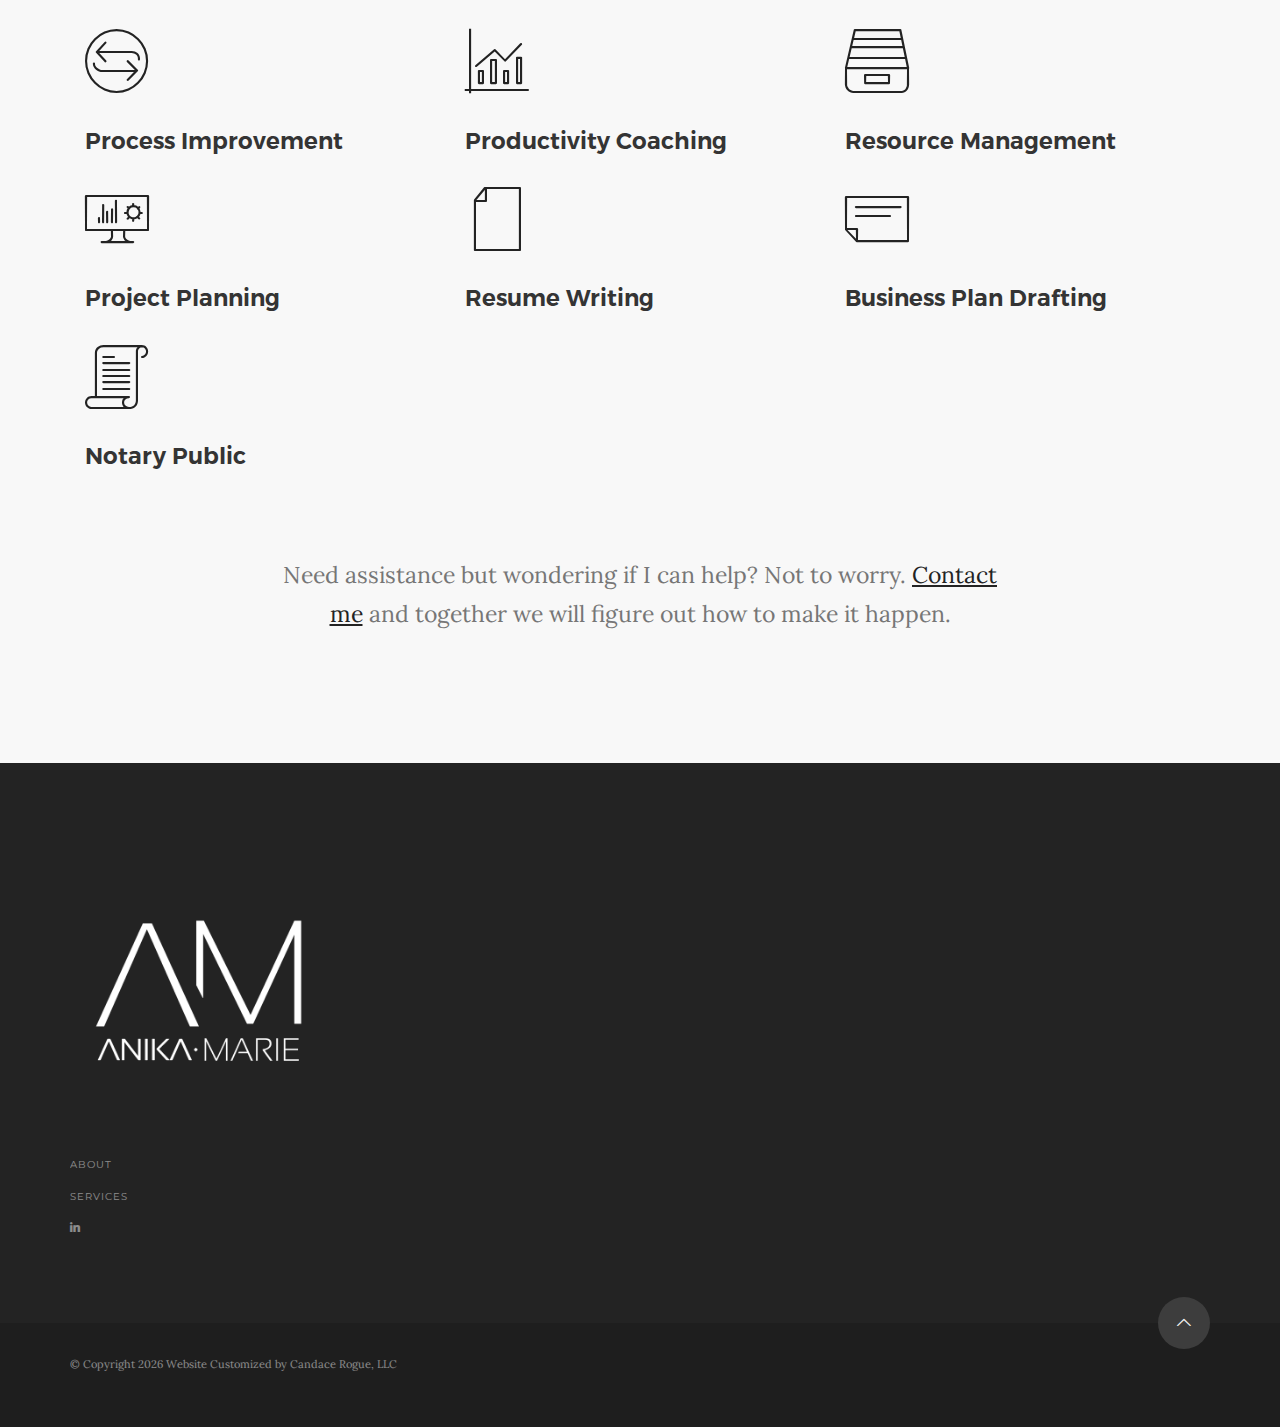
==== commit f76ec7e1: "Removing Mint section with contact CTA" ====
--- a/home.html
+++ b/home.html
@@ -95,7 +95,7 @@
                                     </a>
                                 </li>
                                 <li>
-                                    <a href="malito:anika@anika-marie.com">
+                                    <a href="mailto:anika@anika-marie.com">
                                         <i class="socicon-mail"></i>
                                     </a>
                                 </li>
@@ -485,14 +485,14 @@
                             </br>
                             </br>
                             <p class="lead">
-                                Need assistance but wondering if I can help? Not to worry. <a href="malito:anika@anika-marie.com">Contact me</a> and together we will figure out how to make it happen.
+                                Need assistance but wondering if I can help? Not to worry. <a href="mailto:anika@anika-marie.com">Contact me</a> and together we will figure out how to make it happen.
                             </p>
                         </div>
                     </div>
                 </div>
                 <!--end of container-->
             </section>
-            <section class="bg--primary space--sm cta cta-5" id="contact">
+            <!-- <section class="bg--primary space--sm cta cta-5" id="contact">
                 <div class="container">
                     <div class="row">
                         <div class="col-sm-12 text-center">
@@ -503,11 +503,11 @@
                                 </span>
                             </a>
                         </div>
-                    </div>
-                    <!--end of row-->
-                </div>
-                <!--end of container-->
-            </section>
+                    </div> -->
+                    <!--end of row-->
+                <!-- </div> -->
+                <!--end of container-->
+            <!-- </section> -->
             <footer class="bg--dark footer-4">
                 <div class="container">
                     <div class="row">
